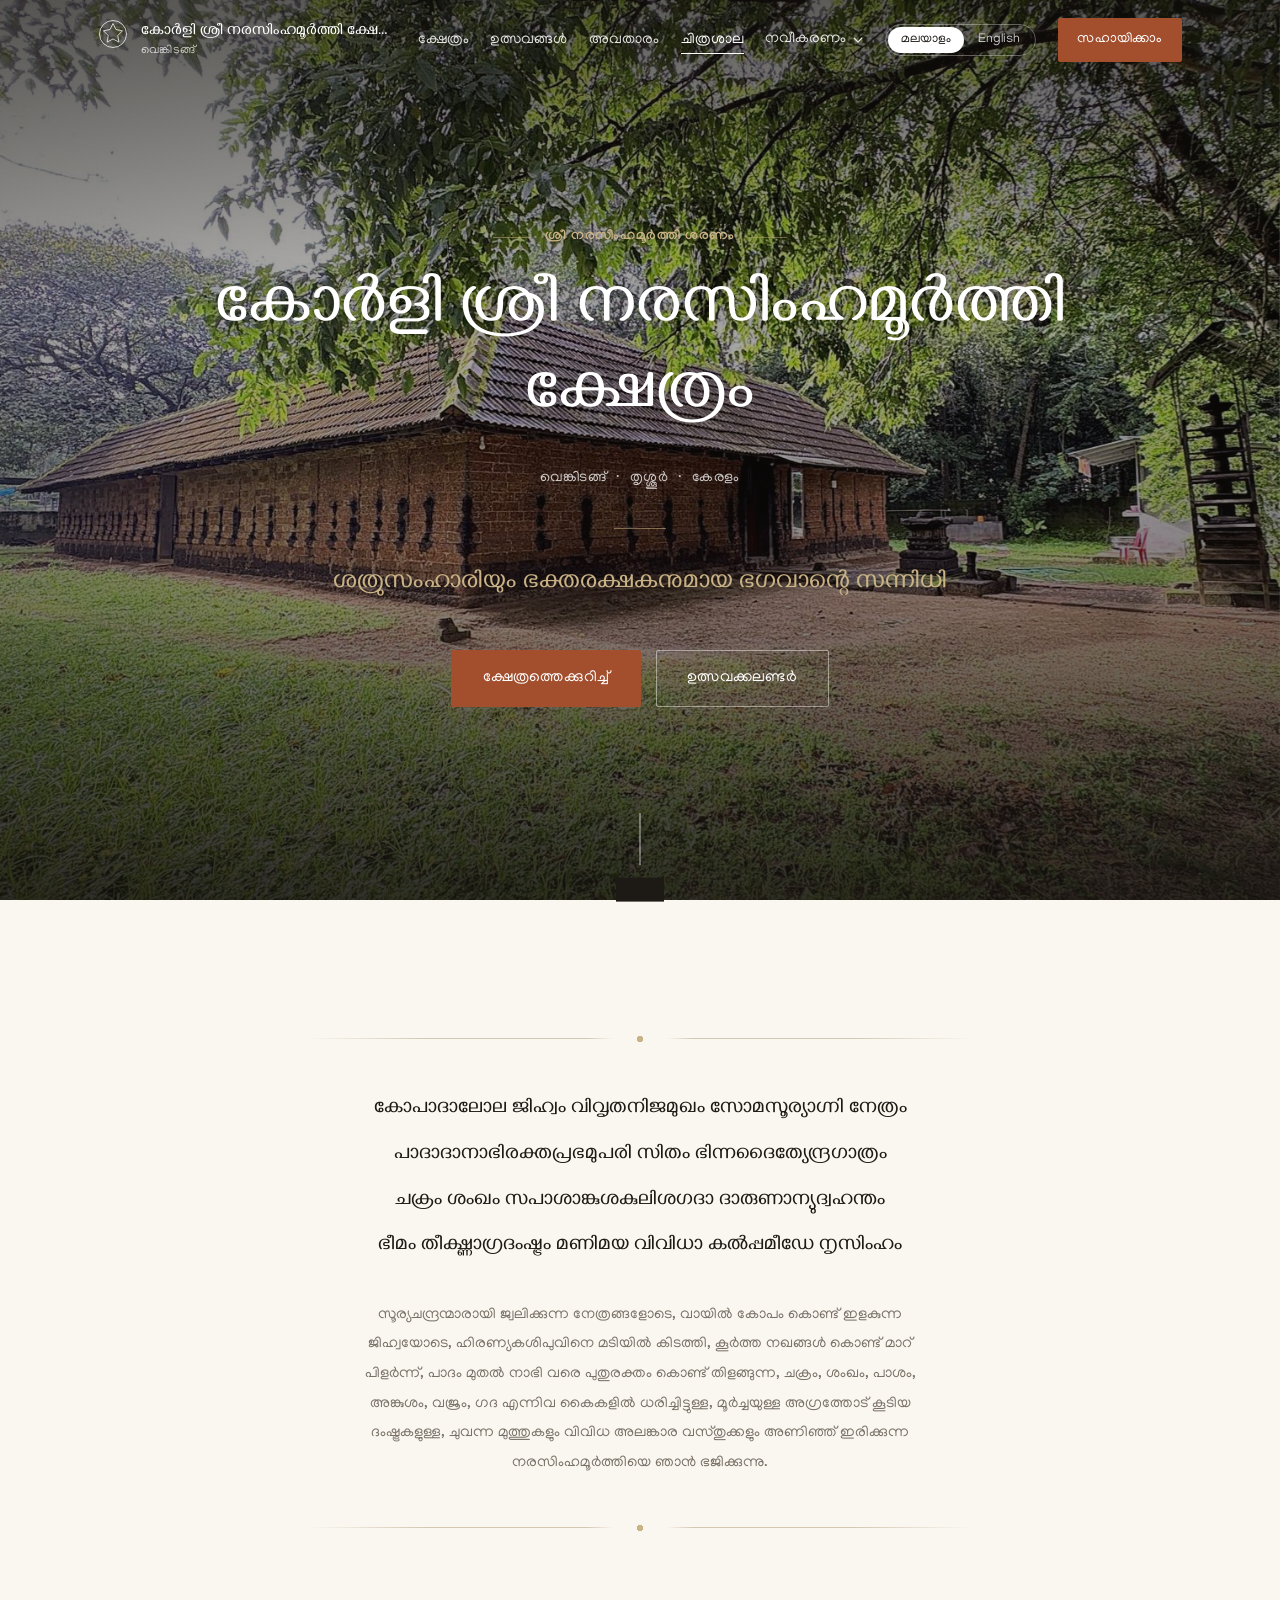
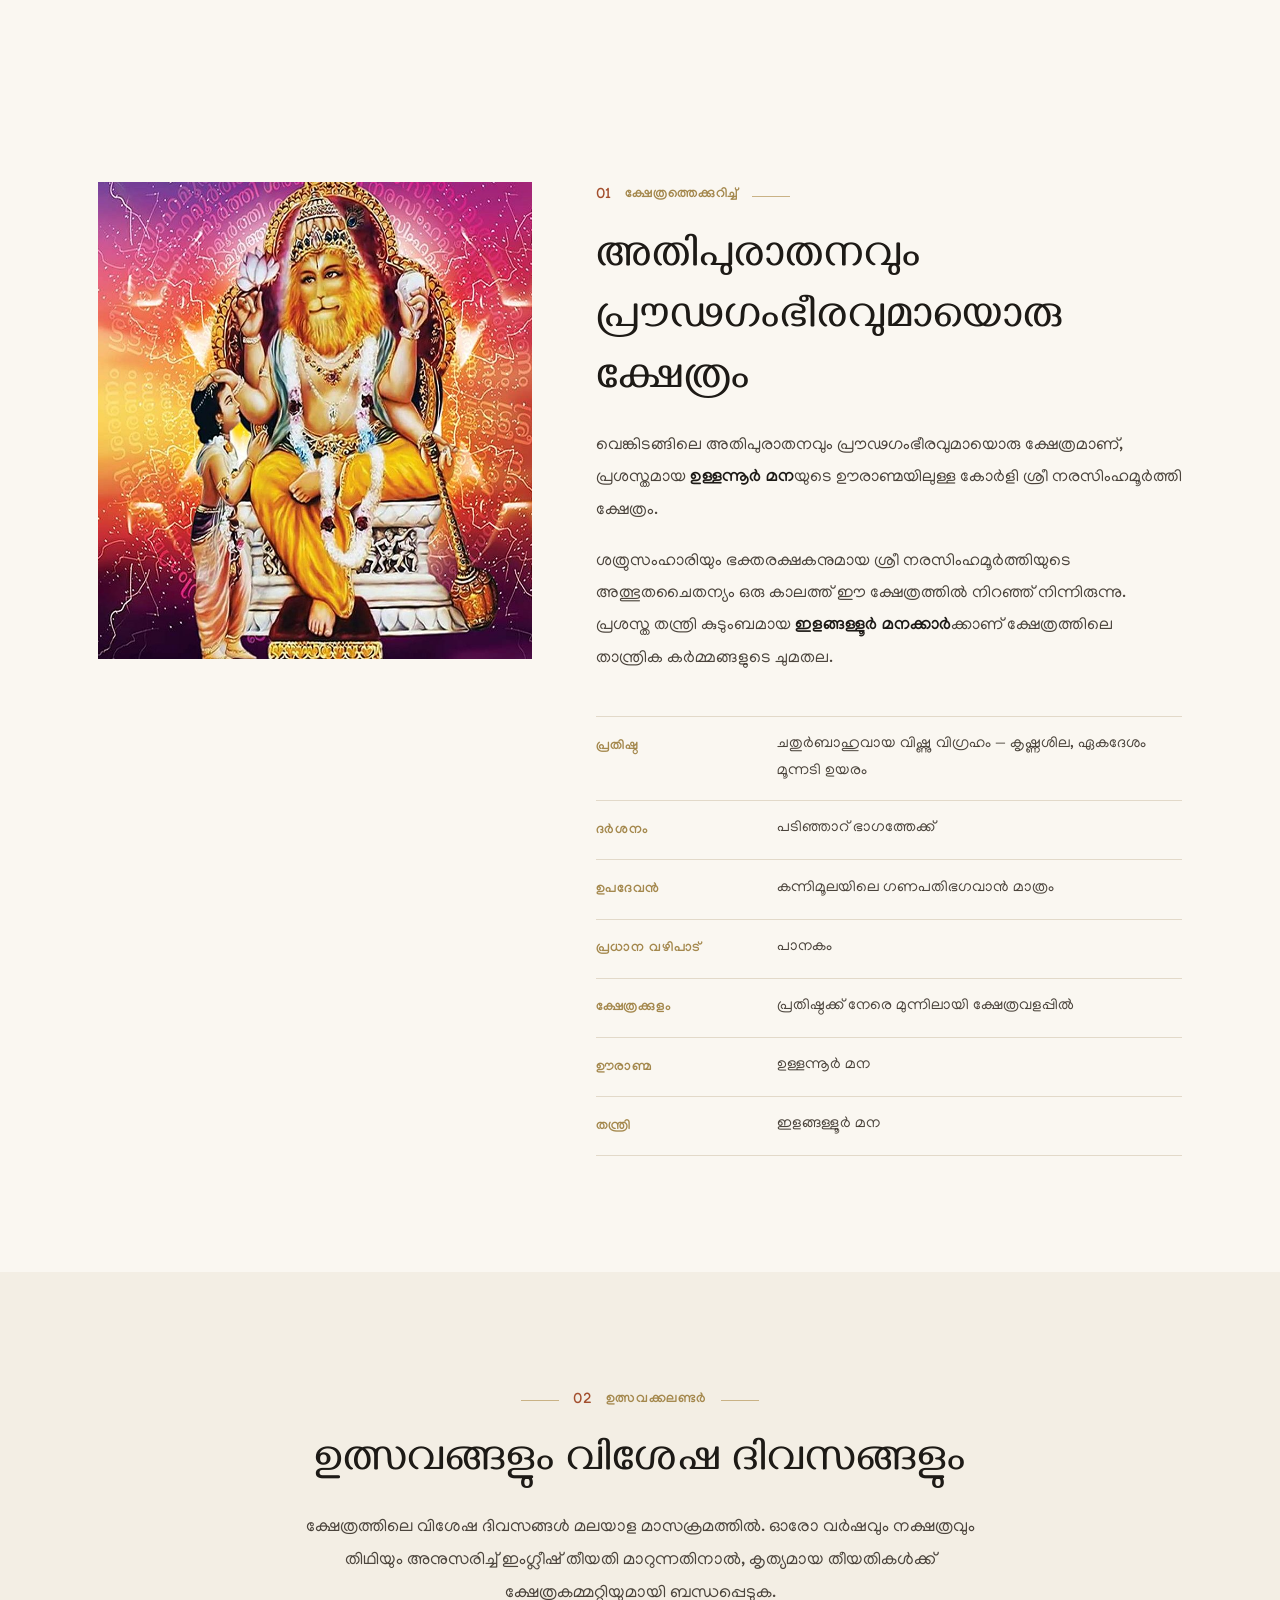
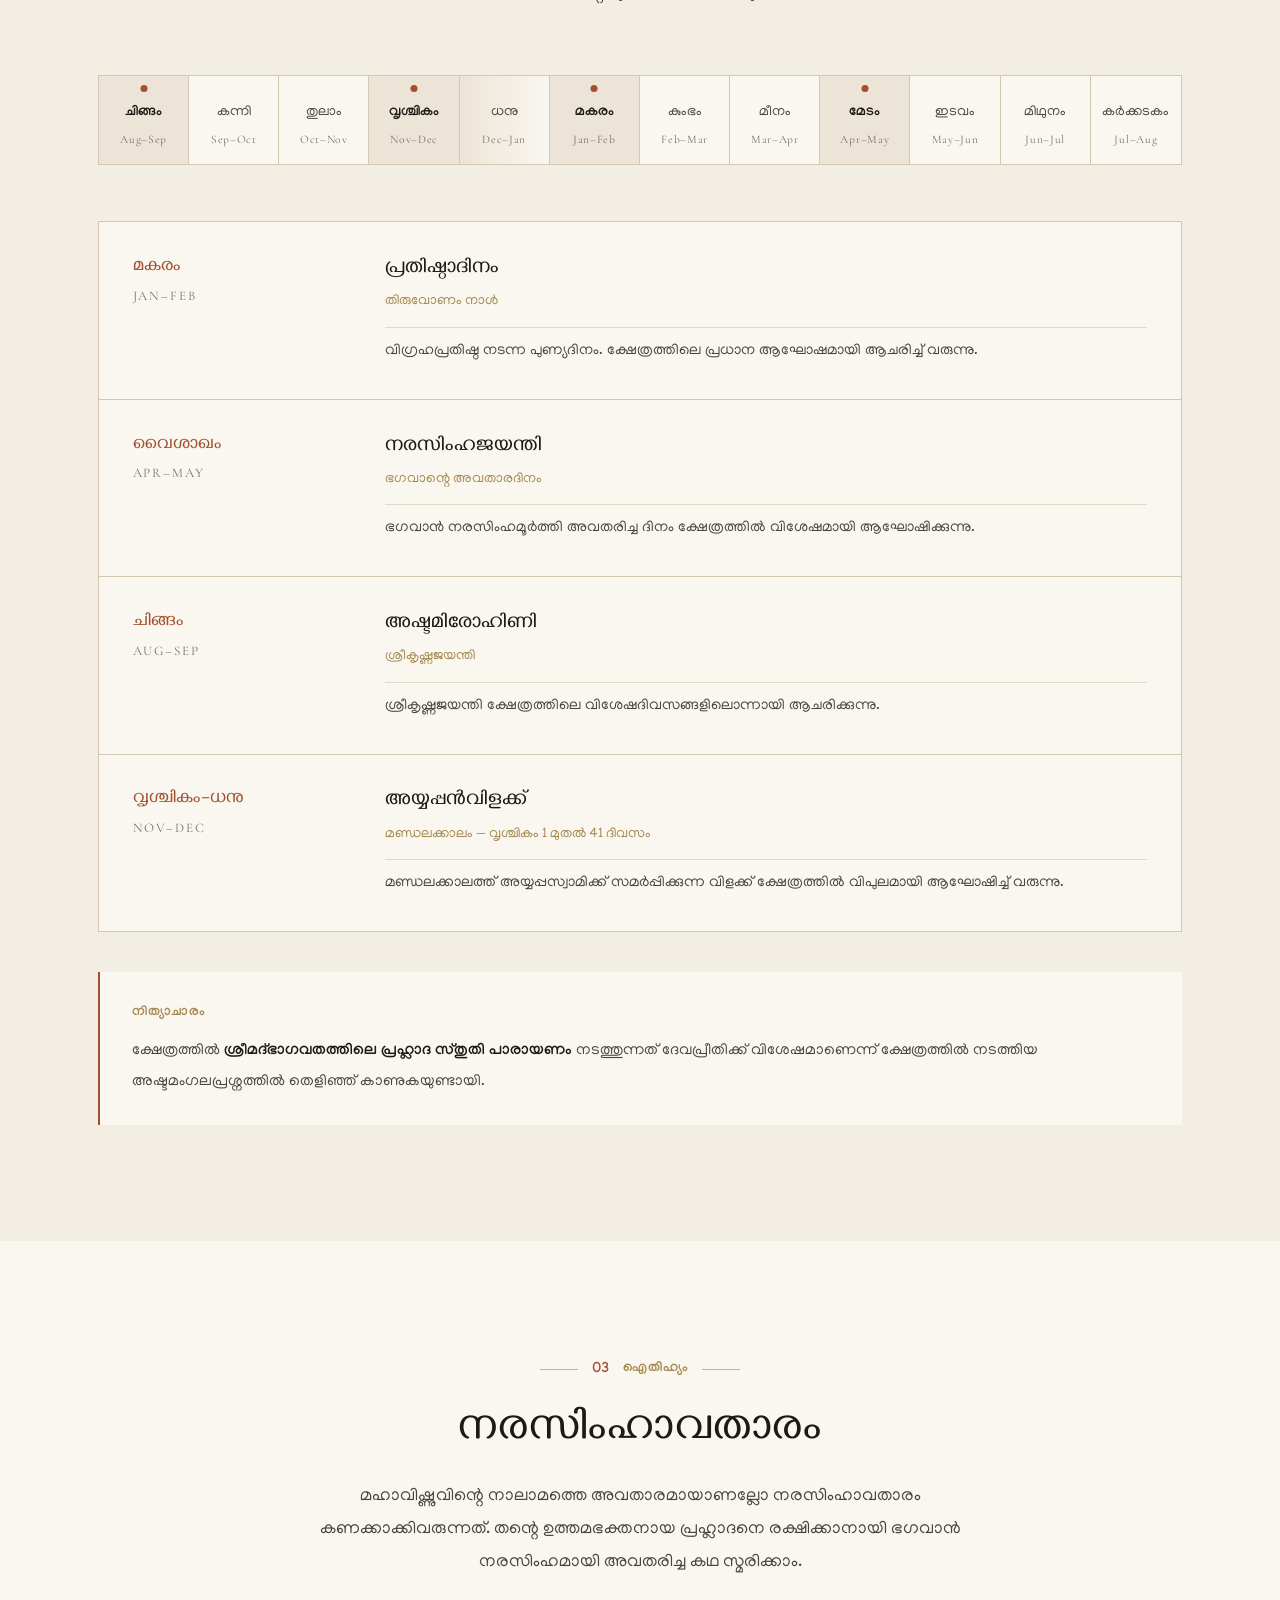
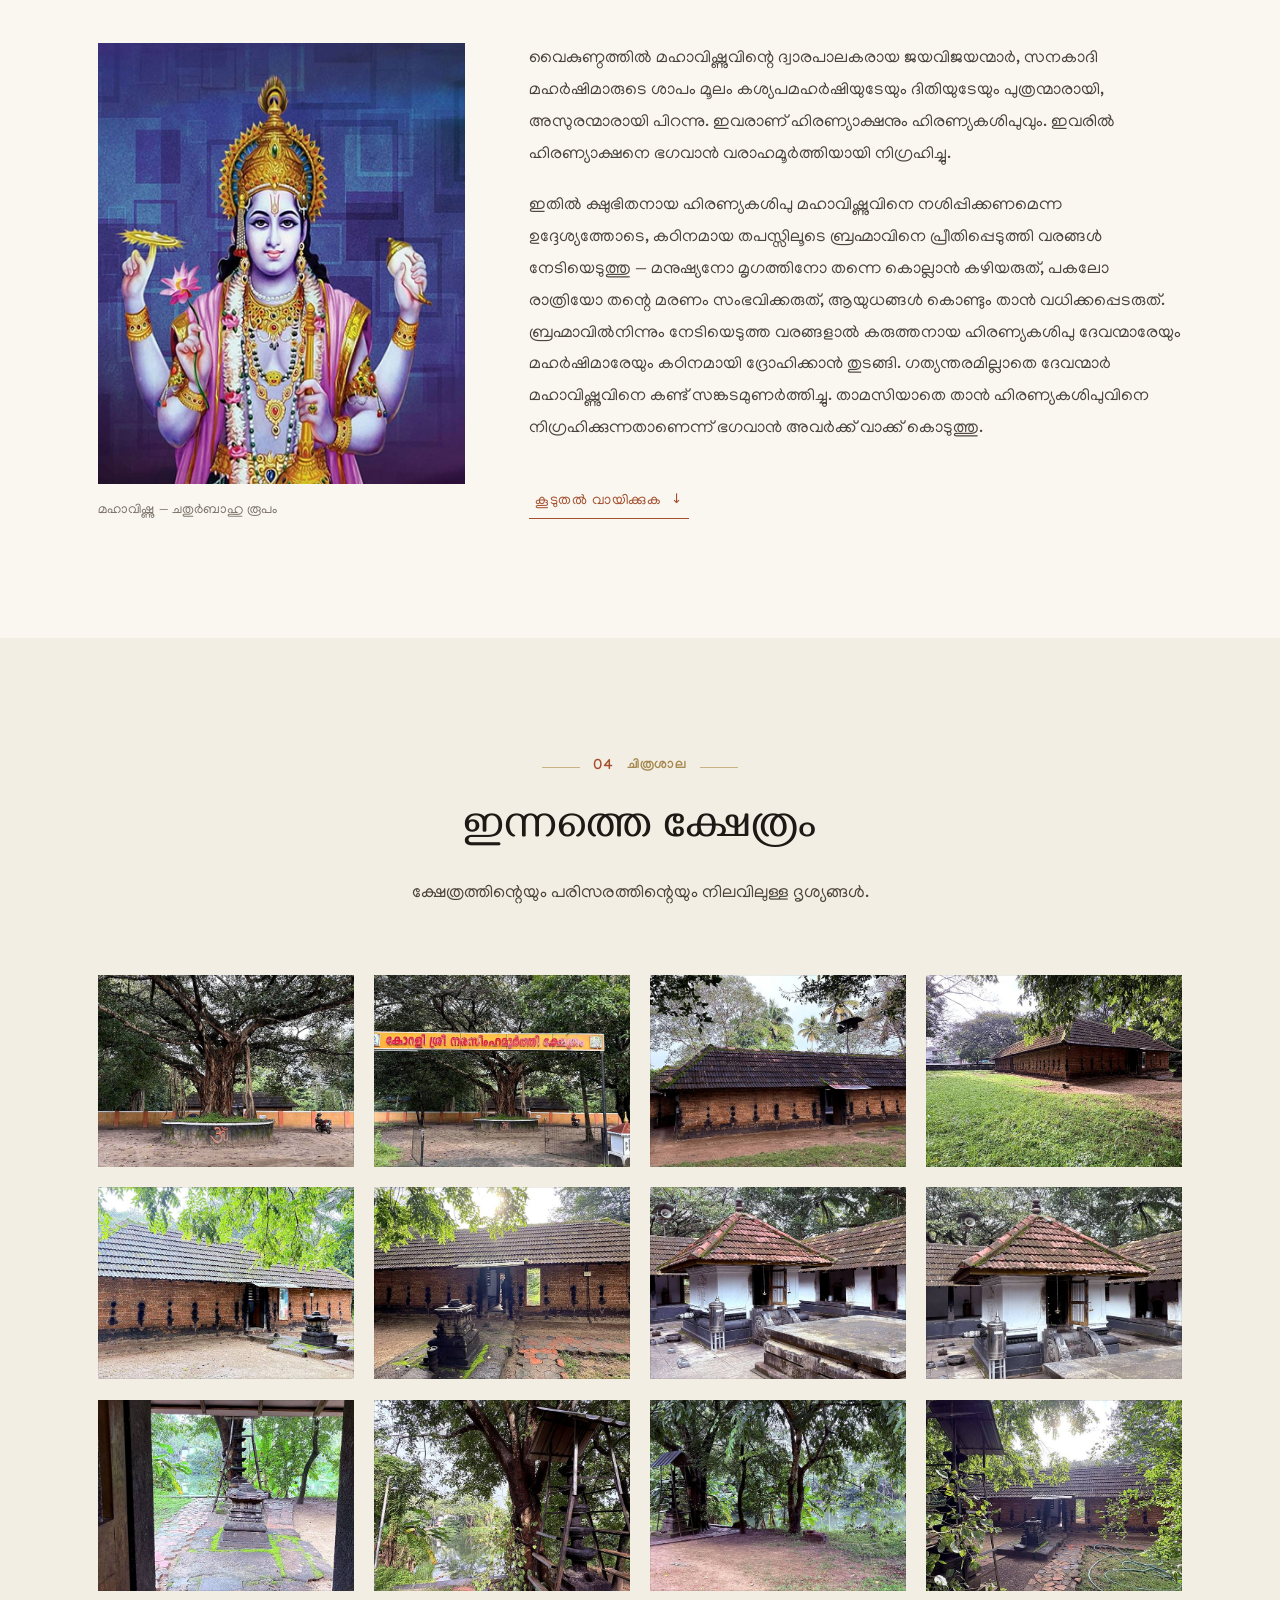
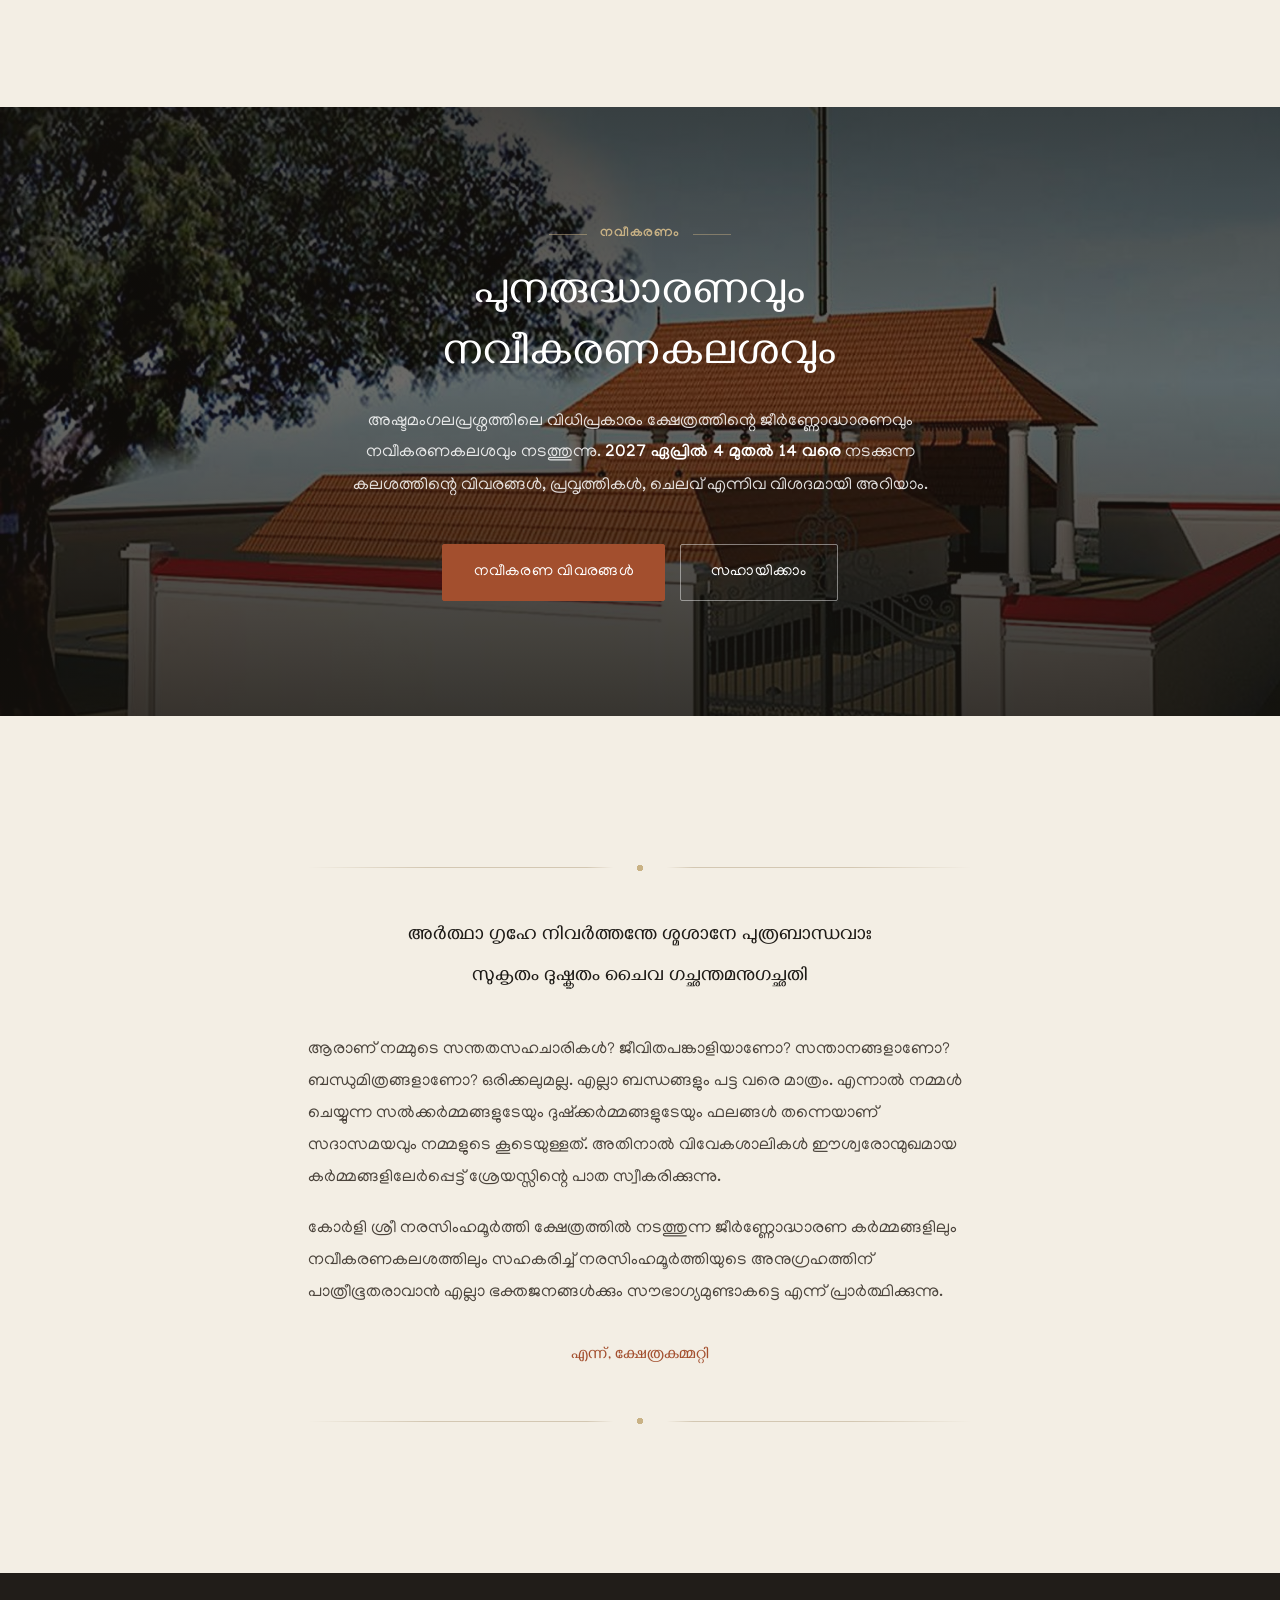
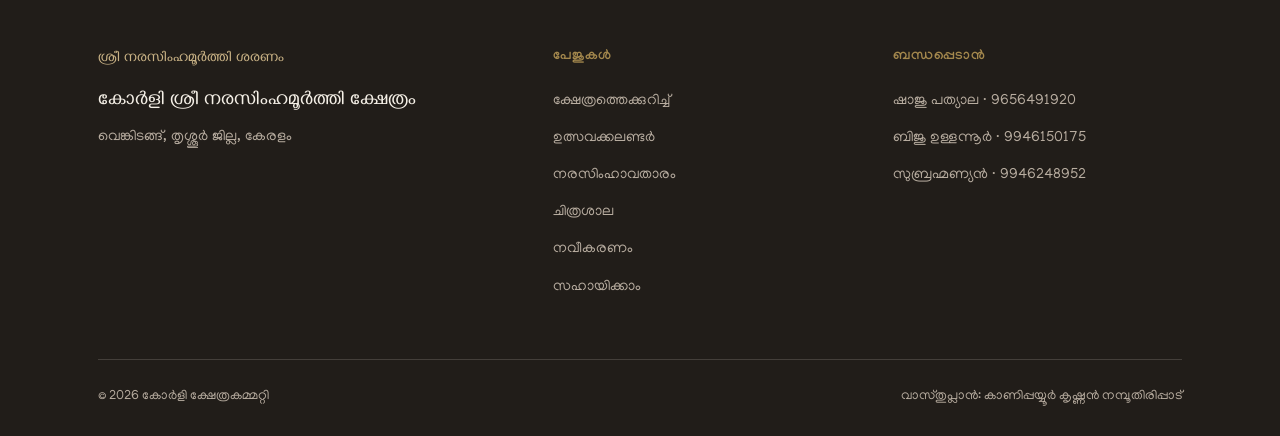
==== Code/index.html @ b5a8536e "Refocus site on the temple; split renovation onto its own page The single page led with the renovati" ====
<!DOCTYPE html>
<html lang="ml" data-lang="ml">
<head>
<meta charset="UTF-8">
<meta name="viewport" content="width=device-width, initial-scale=1">
<title>കോർളി ശ്രീ നരസിംഹമൂർത്തി ക്ഷേത്രം, വെങ്കിടങ്ങ്</title>
<meta name="description" content="വെങ്കിടങ്ങിലെ അതിപുരാതനമായ കോർളി ശ്രീ നരസിംഹമൂർത്തി ക്ഷേത്രം — ചരിത്രം, പ്രതിഷ്ഠ, ഉത്സവങ്ങൾ, നരസിംഹാവതാരം, ചിത്രശാല.">
<meta name="theme-color" content="#faf7f1">

<meta property="og:type" content="website">
<meta property="og:locale" content="ml_IN">
<meta property="og:title" content="കോർളി ശ്രീ നരസിംഹമൂർത്തി ക്ഷേത്രം, വെങ്കിടങ്ങ്">
<meta property="og:description" content="വെങ്കിടങ്ങിലെ അതിപുരാതനമായ ശ്രീ നരസിംഹമൂർത്തി ക്ഷേത്രം.">
<meta property="og:image" content="assets/img/hero.jpg">

<link rel="preconnect" href="https://fonts.googleapis.com">
<link rel="preconnect" href="https://fonts.gstatic.com" crossorigin>
<link href="https://fonts.googleapis.com/css2?family=Gayathri:wght@100;400;700&family=Manjari:wght@100;400;700&family=Cormorant+Garamond:wght@300;400;500;600&display=swap" rel="stylesheet">
<link rel="stylesheet" href="css/style.css">
<noscript><style>
  .reveal{ opacity:1; transform:none; }
  .collapse__body{ max-height:none; opacity:1; }
  .collapse__btn,.langsw{ display:none; }
</style></noscript>
<link rel="icon" href="data:image/svg+xml,%3Csvg xmlns='http://www.w3.org/2000/svg' viewBox='0 0 32 32'%3E%3Crect width='32' height='32' fill='%23faf7f1'/%3E%3Cpath d='M16 4l3.2 6.6L26.5 12l-5.2 5.2 1.2 7.3L16 21l-6.5 3.5 1.2-7.3L5.5 12l7.3-1.4z' fill='none' stroke='%23a34f2e' stroke-width='1.4'/%3E%3C/svg%3E">
</head>
<body>

<div class="progress" id="progress" aria-hidden="true"></div>
<a class="skip" href="#main"><span lang="ml">ഉള്ളടക്കത്തിലേക്ക് പോകുക</span><span lang="en">Skip to content</span></a>

<!-- ══════════ HEADER ══════════ -->
<header class="hdr" id="hdr">
  <div class="hdr__in">
    <a class="brand" href="index.html">
      <span class="brand__mark" aria-hidden="true">
        <svg viewBox="0 0 40 40" width="30" height="30">
          <circle cx="20" cy="20" r="18" fill="none" stroke="currentColor" stroke-width="1"/>
          <path d="M20 6l3.9 8 8.8 1.7-6.3 6.3 1.4 8.8L20 26.6 12.2 30.8l1.4-8.8L7.3 15.7 16.1 14z"
                fill="none" stroke="currentColor" stroke-width="1"/>
        </svg>
      </span>
      <span class="brand__txt">
        <span class="brand__name" lang="ml">കോർളി ശ്രീ നരസിംഹമൂർത്തി ക്ഷേത്രം</span>
        <span class="brand__name" lang="en">Korli Sri Narasimhamurthy Temple</span>
        <span class="brand__sub" lang="ml">വെങ്കിടങ്ങ്</span>
        <span class="brand__sub" lang="en">Venkitangu</span>
      </span>
    </a>

    <nav class="nav" id="nav" aria-label="പ്രധാന മെനു">
      <ul class="nav__list">
        <li><a href="#kshethram"><span lang="ml">ക്ഷേത്രം</span><span lang="en">Temple</span></a></li>
        <li><a href="#kalendar"><span lang="ml">ഉത്സവങ്ങൾ</span><span lang="en">Festivals</span></a></li>
        <li><a href="#avatharam"><span lang="ml">അവതാരം</span><span lang="en">Avatar</span></a></li>
        <li><a href="#chithrasala"><span lang="ml">ചിത്രശാല</span><span lang="en">Gallery</span></a></li>

        <li class="nav__has-sub" data-sub>
          <a href="renovation.html" class="nav__subtoggle" aria-expanded="false" aria-haspopup="true">
            <span lang="ml">നവീകരണം</span><span lang="en">Renovation</span>
            <svg class="nav__caret" viewBox="0 0 10 6" width="10" height="6" aria-hidden="true">
              <path d="M1 1l4 4 4-4" fill="none" stroke="currentColor" stroke-width="1.3"/>
            </svg>
          </a>
          <ul class="nav__sub">
            <li><a href="renovation.html#kalasham"><span lang="ml">നവീകരണ കലശം</span><span lang="en">Naveekarana Kalasham</span></a></li>
            <li><a href="renovation.html#darshanam"><span lang="ml">നവീകരണ ദർശനം</span><span lang="en">Renovation Vision</span></a></li>
            <li><a href="renovation.html#pravruthikal"><span lang="ml">പ്രവൃത്തികളും ചെലവും</span><span lang="en">Works &amp; Costs</span></a></li>
            <li><a href="renovation.html#prashnam"><span lang="ml">അഷ്ടമംഗലപ്രശ്നം</span><span lang="en">Ashtamangala Prashna</span></a></li>
          </ul>
        </li>
      </ul>

      <div class="langsw" role="group" aria-label="Language / ഭാഷ">
        <button type="button" data-lang-set="ml" class="is-on">മലയാളം</button>
        <button type="button" data-lang-set="en">English</button>
      </div>

      <a class="btn btn--sm nav__cta" href="renovation.html#sahayikkam">
        <span lang="ml">സഹായിക്കാം</span><span lang="en">Contribute</span>
      </a>
    </nav>

    <button class="burger" id="burger" aria-label="മെനു തുറക്കുക" aria-expanded="false" aria-controls="nav">
      <span></span><span></span><span></span>
    </button>
  </div>
</header>

<main id="main">

<!-- ══════════ HERO ══════════ -->
<section class="hero" id="top">
  <div class="hero__media">
    <img src="assets/img/hero.jpg" alt="കോർളി ശ്രീ നരസിംഹമൂർത്തി ക്ഷേത്രം" fetchpriority="high" width="1900" height="1069">
  </div>
  <div class="hero__veil"></div>

  <div class="hero__in">
    <p class="eyebrow eyebrow--light reveal">
      <span lang="ml">ശ്രീ നരസിംഹമൂർത്തി ശരണം</span>
      <span lang="en">We seek refuge in Lord Sri Narasimha Murthy</span>
    </p>
    <h1 class="hero__title reveal" data-d="1">
      <span lang="ml">കോർളി ശ്രീ നരസിംഹമൂർത്തി<br>ക്ഷേത്രം</span>
      <span lang="en">Korli Sri Narasimhamurthy<br>Temple</span>
    </h1>
    <p class="hero__place reveal" data-d="2">
      <span lang="ml">വെങ്കിടങ്ങ് &nbsp;·&nbsp; തൃശ്ശൂർ &nbsp;·&nbsp; കേരളം</span>
      <span lang="en">Venkitangu &nbsp;·&nbsp; Thrissur &nbsp;·&nbsp; Kerala</span>
    </p>
    <p class="hero__tag reveal" data-d="3">
      <span lang="ml">ശത്രുസംഹാരിയും ഭക്തരക്ഷകനുമായ ഭഗവാന്റെ സന്നിധി</span>
      <span lang="en">The sanctum of the Lord who destroys enemies and protects His devotees</span>
    </p>
    <div class="hero__acts reveal" data-d="4">
      <a class="btn" href="#kshethram"><span lang="ml">ക്ഷേത്രത്തെക്കുറിച്ച്</span><span lang="en">About the Temple</span></a>
      <a class="btn btn--ghost btn--ghost-light" href="#kalendar"><span lang="ml">ഉത്സവക്കലണ്ടർ</span><span lang="en">Festival Calendar</span></a>
    </div>
  </div>

  <a class="hero__scroll" href="#sloka" aria-label="താഴേക്ക്"><span></span></a>
</section>

<!-- ══════════ SLOKA ══════════ -->
<section class="sloka" id="sloka">
  <div class="wrap wrap--narrow">
    <span class="ornament" aria-hidden="true"></span>
    <blockquote class="sloka__verse reveal">
      <p>കോപാദാലോല ജിഹ്വം വിവൃതനിജമുഖം സോമസൂര്യാഗ്നി നേത്രം</p>
      <p>പാദാദാനാഭിരക്തപ്രഭമുപരി സിതം ഭിന്നദൈത്യേന്ദ്രഗാത്രം</p>
      <p>ചക്രം ശംഖം സപാശാങ്കുശകുലിശഗദാ ദാരുണാന്യുദ്വഹന്തം</p>
      <p>ഭീമം തീക്ഷ്ണാഗ്രദംഷ്ട്രം മണിമയ വിവിധാ കൽപ്പമീഡേ നൃസിംഹം</p>
    </blockquote>
    <p class="sloka__meaning reveal" data-d="1" lang="ml">
      സൂര്യചന്ദ്രന്മാരായി ജ്വലിക്കുന്ന നേത്രങ്ങളോടെ, വായിൽ കോപം കൊണ്ട് ഇളകുന്ന ജിഹ്വയോടെ,
      ഹിരണ്യകശിപുവിനെ മടിയിൽ കിടത്തി, കൂർത്ത നഖങ്ങൾ കൊണ്ട് മാറ് പിളർന്ന്, പാദം മുതൽ നാഭി വരെ
      പുതുരക്തം കൊണ്ട് തിളങ്ങുന്ന, ചക്രം, ശംഖം, പാശം, അങ്കുശം, വജ്രം, ഗദ എന്നിവ കൈകളിൽ
      ധരിച്ചിട്ടുള്ള, മൂർച്ചയുള്ള അഗ്രത്തോട് കൂടിയ ദംഷ്ട്രകളുള്ള, ചുവന്ന മുത്തുകളും വിവിധ അലങ്കാര
      വസ്തുക്കളും അണിഞ്ഞ് ഇരിക്കുന്ന നരസിംഹമൂർത്തിയെ ഞാൻ ഭജിക്കുന്നു.
    </p>
    <p class="sloka__meaning reveal" data-d="1" lang="en">
      I worship Lord Narasimha, whose eyes are as bright as the Sun and the Moon, whose tongue
      moves angrily, who has laid Hiranyakashipu in His lap and pierced his chest with His sharp
      nails, so that the body is covered with warm blood from the feet to the navel, who is armed
      with the conch, the discus, the rope, the iron goad, the Vajra and the mace, whose large
      canine teeth are sharp-edged and who sits, adorned with red pearls and various other ornaments.
    </p>
    <span class="ornament" aria-hidden="true"></span>
  </div>
</section>

<!-- ══════════ ABOUT ══════════ -->
<section class="sec" id="kshethram">
  <div class="wrap">
    <div class="split">
      <div class="split__media reveal">
        <figure class="fig fig--tall">
          <img src="assets/img/deity-narasimha.jpg" alt="ശ്രീ നരസിംഹമൂർത്തിയും ഭക്തനായ പ്രഹ്ലാദനും" loading="lazy" width="820" height="891">
        </figure>
      </div>
      <div class="split__body">
        <p class="eyebrow reveal"><span class="num">01</span>
          <span lang="ml">ക്ഷേത്രത്തെക്കുറിച്ച്</span><span lang="en">About the Temple</span></p>
        <h2 class="reveal" data-d="1">
          <span lang="ml">അതിപുരാതനവും<br>പ്രൗഢഗംഭീരവുമായൊരു ക്ഷേത്രം</span>
          <span lang="en">A majestic, glorious<br>and ancient temple</span>
        </h2>
        <div class="prose reveal" data-d="2">
          <p lang="ml">
            വെങ്കിടങ്ങിലെ അതിപുരാതനവും പ്രൗഢഗംഭീരവുമായൊരു ക്ഷേത്രമാണ്, പ്രശസ്തമായ
            <strong>ഉള്ളന്നൂർ മന</strong>യുടെ ഊരാണ്മയിലുള്ള കോർളി ശ്രീ നരസിംഹമൂർത്തി ക്ഷേത്രം.
          </p>
          <p lang="en">
            Korli Sri Narasimha Murthy Temple is a majestic, glorious and ancient temple located at
            Venkitangu, Thrissur, Kerala. The famous <strong>Ullannur Mana</strong> is the traditional
            temple trustee and management.
          </p>
          <p lang="ml">
            ശത്രുസംഹാരിയും ഭക്തരക്ഷകനുമായ ശ്രീ നരസിംഹമൂർത്തിയുടെ അത്ഭുതചൈതന്യം ഒരു കാലത്ത്
            ഈ ക്ഷേത്രത്തിൽ നിറഞ്ഞ് നിന്നിരുന്നു. പ്രശസ്ത തന്ത്രി കുടുംബമായ
            <strong>ഇളങ്ങള്ളൂർ മനക്കാർ</strong>ക്കാണ് ക്ഷേത്രത്തിലെ താന്ത്രിക കർമ്മങ്ങളുടെ ചുമതല.
          </p>
          <p lang="en">
            The amazing power of Sri Lord Narasimha Murthy, who destroys enemies and protects
            devotees, radiantly manifested in the temple precincts in the past.
            <strong>Ilangannur Mana</strong>, the well-known Thanthri (de facto Head-Priest) family,
            is in charge of all Thantric rituals and ceremonies related to the temple.
          </p>
        </div>

        <dl class="facts reveal" data-d="3">
          <div class="facts__row">
            <dt><span lang="ml">പ്രതിഷ്ഠ</span><span lang="en">Deity</span></dt>
            <dd><span lang="ml">ചതുർബാഹുവായ വിഷ്ണു വിഗ്രഹം — കൃഷ്ണശില, ഏകദേശം മൂന്നടി ഉയരം</span>
                <span lang="en">Four-armed Lord Vishnu — black granite, about three feet tall</span></dd>
          </div>
          <div class="facts__row">
            <dt><span lang="ml">ദർശനം</span><span lang="en">Facing</span></dt>
            <dd><span lang="ml">പടിഞ്ഞാറ് ഭാഗത്തേക്ക്</span><span lang="en">West</span></dd>
          </div>
          <div class="facts__row">
            <dt><span lang="ml">ഉപദേവൻ</span><span lang="en">Sub-deity</span></dt>
            <dd><span lang="ml">കന്നിമൂലയിലെ ഗണപതിഭഗവാൻ മാത്രം</span>
                <span lang="en">Lord Ganapathy in the South-West corner — the only other deity</span></dd>
          </div>
          <div class="facts__row">
            <dt><span lang="ml">പ്രധാന വഴിപാട്</span><span lang="en">Main offering</span></dt>
            <dd><span lang="ml">പാനകം</span><span lang="en">Paanakam</span></dd>
          </div>
          <div class="facts__row">
            <dt><span lang="ml">ക്ഷേത്രക്കുളം</span><span lang="en">Temple pond</span></dt>
            <dd><span lang="ml">പ്രതിഷ്ഠക്ക് നേരെ മുന്നിലായി ക്ഷേത്രവളപ്പിൽ</span>
                <span lang="en">Within the precincts, right in front of the main deity</span></dd>
          </div>
          <div class="facts__row">
            <dt><span lang="ml">ഊരാണ്മ</span><span lang="en">Trustees</span></dt>
            <dd><span lang="ml">ഉള്ളന്നൂർ മന</span><span lang="en">Ullannur Mana</span></dd>
          </div>
          <div class="facts__row">
            <dt><span lang="ml">തന്ത്രി</span><span lang="en">Thanthri</span></dt>
            <dd><span lang="ml">ഇളങ്ങള്ളൂർ മന</span><span lang="en">Ilangannur Mana</span></dd>
          </div>
        </dl>
      </div>
    </div>
  </div>
</section>

<!-- ══════════ CALENDAR ══════════ -->
<section class="sec sec--tint" id="kalendar">
  <div class="wrap">
    <header class="sec__head sec__head--center">
      <p class="eyebrow reveal"><span class="num">02</span>
        <span lang="ml">ഉത്സവക്കലണ്ടർ</span><span lang="en">Festival Calendar</span></p>
      <h2 class="reveal" data-d="1">
        <span lang="ml">ഉത്സവങ്ങളും വിശേഷ ദിവസങ്ങളും</span>
        <span lang="en">Festivals &amp; Special Days</span>
      </h2>
      <p class="lede reveal" data-d="2">
        <span lang="ml">ക്ഷേത്രത്തിലെ വിശേഷ ദിവസങ്ങൾ മലയാള മാസക്രമത്തിൽ. ഓരോ വർഷവും
          നക്ഷത്രവും തിഥിയും അനുസരിച്ച് ഇംഗ്ലീഷ് തീയതി മാറുന്നതിനാൽ, കൃത്യമായ
          തീയതികൾക്ക് ക്ഷേത്രകമ്മറ്റിയുമായി ബന്ധപ്പെടുക.</span>
        <span lang="en">The temple's observances follow the Malayalam calendar. Because the
          Gregorian date shifts each year with the star and lunar day, please contact the
          temple committee for exact dates.</span>
      </p>
    </header>

    <!-- year wheel -->
    <div class="year reveal" role="img"
         aria-label="മലയാള വർഷത്തിലെ ഉത്സവങ്ങൾ — ചിങ്ങം മുതൽ കർക്കടകം വരെ">
      <ol class="year__months">
        <li class="year__m is-event" data-ev="1"><b lang="ml">ചിങ്ങം</b><b lang="en">Chingam</b><i>Aug–Sep</i></li>
        <li class="year__m"><b lang="ml">കന്നി</b><b lang="en">Kanni</b><i>Sep–Oct</i></li>
        <li class="year__m"><b lang="ml">തുലാം</b><b lang="en">Thulam</b><i>Oct–Nov</i></li>
        <li class="year__m is-event" data-ev="2"><b lang="ml">വൃശ്ചികം</b><b lang="en">Vrischikam</b><i>Nov–Dec</i></li>
        <li class="year__m is-span"><b lang="ml">ധനു</b><b lang="en">Dhanu</b><i>Dec–Jan</i></li>
        <li class="year__m is-event" data-ev="3"><b lang="ml">മകരം</b><b lang="en">Makaram</b><i>Jan–Feb</i></li>
        <li class="year__m"><b lang="ml">കുംഭം</b><b lang="en">Kumbham</b><i>Feb–Mar</i></li>
        <li class="year__m"><b lang="ml">മീനം</b><b lang="en">Meenam</b><i>Mar–Apr</i></li>
        <li class="year__m is-event" data-ev="4"><b lang="ml">മേടം</b><b lang="en">Medam</b><i>Apr–May</i></li>
        <li class="year__m"><b lang="ml">ഇടവം</b><b lang="en">Edavam</b><i>May–Jun</i></li>
        <li class="year__m"><b lang="ml">മിഥുനം</b><b lang="en">Midhunam</b><i>Jun–Jul</i></li>
        <li class="year__m"><b lang="ml">കർക്കടകം</b><b lang="en">Karkidakam</b><i>Jul–Aug</i></li>
      </ol>
    </div>

    <ul class="cal">
      <li class="cal__it reveal">
        <div class="cal__when">
          <span class="cal__mo" lang="ml">മകരം</span><span class="cal__mo" lang="en">Makaram</span>
          <span class="cal__greg">Jan–Feb</span>
        </div>
        <div class="cal__body">
          <h3><span lang="ml">പ്രതിഷ്ഠാദിനം</span><span lang="en">Prathishta Dinam</span></h3>
          <p class="cal__star"><span lang="ml">തിരുവോണം നാൾ</span><span lang="en">On the star Thiru Onam</span></p>
          <p><span lang="ml">വിഗ്രഹപ്രതിഷ്ഠ നടന്ന പുണ്യദിനം. ക്ഷേത്രത്തിലെ പ്രധാന ആഘോഷമായി
            ആചരിച്ച് വരുന്നു.</span>
            <span lang="en">The day the idol was consecrated — observed as the temple's principal
            celebration.</span></p>
        </div>
      </li>

      <li class="cal__it reveal" data-d="1">
        <div class="cal__when">
          <span class="cal__mo" lang="ml">വൈശാഖം</span><span class="cal__mo" lang="en">Vaishakham</span>
          <span class="cal__greg">Apr–May</span>
        </div>
        <div class="cal__body">
          <h3><span lang="ml">നരസിംഹജയന്തി</span><span lang="en">Narasimha Jayanthi</span></h3>
          <p class="cal__star"><span lang="ml">ഭഗവാന്റെ അവതാരദിനം</span><span lang="en">The Lord's day of incarnation</span></p>
          <p><span lang="ml">ഭഗവാൻ നരസിംഹമൂർത്തി അവതരിച്ച ദിനം ക്ഷേത്രത്തിൽ വിശേഷമായി
            ആഘോഷിക്കുന്നു.</span>
            <span lang="en">The day Lord Narasimha manifested is celebrated with special
            observance at the temple.</span></p>
        </div>
      </li>

      <li class="cal__it reveal" data-d="2">
        <div class="cal__when">
          <span class="cal__mo" lang="ml">ചിങ്ങം</span><span class="cal__mo" lang="en">Chingam</span>
          <span class="cal__greg">Aug–Sep</span>
        </div>
        <div class="cal__body">
          <h3><span lang="ml">അഷ്ടമിരോഹിണി</span><span lang="en">Ashtami Rohini</span></h3>
          <p class="cal__star"><span lang="ml">ശ്രീകൃഷ്ണജയന്തി</span><span lang="en">Sri Krishna Jayanthi</span></p>
          <p><span lang="ml">ശ്രീകൃഷ്ണജയന്തി ക്ഷേത്രത്തിലെ വിശേഷദിവസങ്ങളിലൊന്നായി
            ആചരിക്കുന്നു.</span>
            <span lang="en">Sri Krishna Jayanthi is observed as one of the temple's special days.</span></p>
        </div>
      </li>

      <li class="cal__it reveal" data-d="3">
        <div class="cal__when">
          <span class="cal__mo" lang="ml">വൃശ്ചികം–ധനു</span><span class="cal__mo" lang="en">Vrischikam–Dhanu</span>
          <span class="cal__greg">Nov–Dec</span>
        </div>
        <div class="cal__body">
          <h3><span lang="ml">അയ്യപ്പൻവിളക്ക്</span><span lang="en">Ayyappan Vilakku</span></h3>
          <p class="cal__star"><span lang="ml">മണ്ഡലക്കാലം — വൃശ്ചികം 1 മുതൽ 41 ദിവസം</span>
            <span lang="en">Mandala season — 41 days from the 1st of Vrischikam</span></p>
          <p><span lang="ml">മണ്ഡലക്കാലത്ത് അയ്യപ്പസ്വാമിക്ക് സമർപ്പിക്കുന്ന വിളക്ക്
            ക്ഷേത്രത്തിൽ വിപുലമായി ആഘോഷിച്ച് വരുന്നു.</span>
            <span lang="en">Sacred lamps dedicated to Lord Ayyappa are celebrated on a grand
            scale through the 41-day holy season.</span></p>
        </div>
      </li>
    </ul>

    <aside class="note reveal">
      <p class="note__label"><span lang="ml">നിത്യാചാരം</span><span lang="en">Daily observance</span></p>
      <p><span lang="ml">ക്ഷേത്രത്തിൽ <strong>ശ്രീമദ്ഭാഗവതത്തിലെ പ്രഹ്ലാദ സ്തുതി പാരായണം</strong>
        നടത്തുന്നത് ദേവപ്രീതിക്ക് വിശേഷമാണെന്ന് ക്ഷേത്രത്തിൽ നടത്തിയ അഷ്ടമംഗലപ്രശ്നത്തിൽ
        തെളിഞ്ഞ് കാണുകയുണ്ടായി.</span>
        <span lang="en">The Ashtamangalya Prashna conducted at the temple revealed that reading the
        <strong>Prahlada Sthuthi from the Srimad Bhagavatha Puranam</strong> particularly pleases
        the Lord.</span></p>
    </aside>
  </div>
</section>

<!-- ══════════ AVATHARAM ══════════ -->
<section class="sec avathara" id="avatharam">
  <div class="wrap">
    <header class="sec__head sec__head--center">
      <p class="eyebrow reveal"><span class="num">03</span>
        <span lang="ml">ഐതിഹ്യം</span><span lang="en">The Legend</span></p>
      <h2 class="reveal" data-d="1"><span lang="ml">നരസിംഹാവതാരം</span><span lang="en">Narasimha Avataram</span></h2>
      <p class="lede reveal" data-d="2">
        <span lang="ml">മഹാവിഷ്ണുവിന്റെ നാലാമത്തെ അവതാരമായാണല്ലോ നരസിംഹാവതാരം
          കണക്കാക്കിവരുന്നത്. തന്റെ ഉത്തമഭക്തനായ പ്രഹ്ലാദനെ രക്ഷിക്കാനായി ഭഗവാൻ
          നരസിംഹമായി അവതരിച്ച കഥ സ്മരിക്കാം.</span>
        <span lang="en">Narasimha is reckoned to be the fourth incarnation of Maha Vishnu. We may
          recall the story of how the Lord took this avatar to protect His sublime devotee,
          Prahlada.</span>
      </p>
    </header>

    <div class="avathara__grid">
      <figure class="fig avathara__fig reveal">
        <img src="assets/img/deity-vishnu.jpg" alt="മഹാവിഷ്ണു — ചതുർബാഹു രൂപം" loading="lazy" width="820" height="991">
        <figcaption><span lang="ml">മഹാവിഷ്ണു — ചതുർബാഹു രൂപം</span><span lang="en">Maha Vishnu — the four-armed form</span></figcaption>
      </figure>

      <div class="avathara__text prose reveal" data-d="1">
        <p lang="ml">
          വൈകുണ്ഠത്തിൽ മഹാവിഷ്ണുവിന്റെ ദ്വാരപാലകരായ ജയവിജയന്മാർ, സനകാദി മഹർഷിമാരുടെ ശാപം
          മൂലം കശ്യപമഹർഷിയുടേയും ദിതിയുടേയും പുത്രന്മാരായി, അസുരന്മാരായി പിറന്നു. ഇവരാണ്
          ഹിരണ്യാക്ഷനും ഹിരണ്യകശിപുവും. ഇവരിൽ ഹിരണ്യാക്ഷനെ ഭഗവാൻ വരാഹമൂർത്തിയായി നിഗ്രഹിച്ചു.
        </p>
        <p lang="en">
          Jaya and Vijaya were the sentries at Lord Vishnu's abode, Vaikunda. Incurring the curse of
          the sages like Sanaka, they took birth as Asuras, the sons of sage Kashyapa and Dithi —
          Hiranyaksha and Hiranyakashipu. The Lord killed Hiranyaksha in His avatar as Varahamurthy.
        </p>
        <p lang="ml">
          ഇതിൽ ക്ഷുഭിതനായ ഹിരണ്യകശിപു മഹാവിഷ്ണുവിനെ നശിപ്പിക്കണമെന്ന ഉദ്ദേശ്യത്തോടെ, കഠിനമായ
          തപസ്സിലൂടെ ബ്രഹ്മാവിനെ പ്രീതിപ്പെടുത്തി വരങ്ങൾ നേടിയെടുത്തു — മനുഷ്യനോ മൃഗത്തിനോ തന്നെ
          കൊല്ലാൻ കഴിയരുത്, പകലോ രാത്രിയോ തന്റെ മരണം സംഭവിക്കരുത്, ആയുധങ്ങൾ കൊണ്ടും താൻ
          വധിക്കപ്പെടരുത്. ബ്രഹ്മാവിൽനിന്നും നേടിയെടുത്ത വരങ്ങളാൽ കരുത്തനായ ഹിരണ്യകശിപു
          ദേവന്മാരേയും മഹർഷിമാരേയും കഠിനമായി ദ്രോഹിക്കാൻ തുടങ്ങി. ഗത്യന്തരമില്ലാതെ ദേവന്മാർ
          മഹാവിഷ്ണുവിനെ കണ്ട് സങ്കടമുണർത്തിച്ചു. താമസിയാതെ താൻ ഹിരണ്യകശിപുവിനെ
          നിഗ്രഹിക്കുന്നതാണെന്ന് ഭഗവാൻ അവർക്ക് വാക്ക് കൊടുത്തു.
        </p>
        <p lang="en">
          The resentful and angry Hiranyakashipu resorted to severe penance to please Brahma, the
          intention being to destroy Maha Vishnu. He got the apparently impossible boons he had
          wished for: neither man nor beast should kill him; his death should occur neither during
          the day nor at night; he should not be killed either with or without weapons. The
          invincible Hiranyakashipu began harassing and torturing the Devas and sages. The helpless
          Devas sought refuge in Lord Vishnu, who promised them that He would kill the Asura king
          without much delay.
        </p>
        <div class="collapse" data-collapse>
          <div class="collapse__body" id="avatharaMore">
            <p lang="ml">
              ഇതിനിടയിൽ ഹിരണ്യകശിപുവിനും കയാദുവിനും ഒരു പുത്രൻ ജനിച്ചു — <strong>പ്രഹ്ലാദൻ</strong>.
              ഗർഭസ്ഥശിശുവായിരിക്കെ നാരദ മഹർഷിയിൽ നിന്ന് മഹാവിഷ്ണുവിന്റെ മഹിമകൾ കേൾക്കാനിടയായ
              പ്രഹ്ലാദൻ ഒരു തികഞ്ഞ വിഷ്ണുഭക്തനായി വളരാൻ തുടങ്ങി. ഇതിൽ അസ്വസ്ഥനായ ഹിരണ്യകശിപു
              പ്രഹ്ലാദനിൽ ഭഗവാനോടുള്ള വൈരം വളർത്തിയെടുക്കാനായി എല്ലാ ശ്രമങ്ങളും നടത്തിനോക്കിയെങ്കിലും
              പരാജയപ്പെടുന്നു.
            </p>
            <p lang="en">
              In the meanwhile, Hiranyakashipu and his queen Kayadhu got a son,
              <strong>Prahlada</strong>. Even as a foetus, he heard tales about the legendarily great
              Lord Vishnu, narrated by sage Narada. He grew up as an unconditional devotee of the
              Lord. Hiranyakashipu was naturally not pleased with this. He tried every trick to make
              Prahlada hate the Lord, but all in vain. The child's devotion only intensified as the
              days passed.
            </p>
            <p lang="ml">
              പ്രഹ്ലാദന് ഭഗവാനിലുള്ള ഭക്തി അനുദിനം വർദ്ധിച്ചുവരുന്നത് കണ്ട് പരിഭ്രാന്തനായ അസുരരാജാവ്
              വാളോങ്ങിക്കൊണ്ട് പ്രഹ്ലാദനോട് ചോദിച്ചു — <em>“നിന്റെ വിഷ്ണു എവിടെയാണ് ഇരിക്കുന്നത്?”</em>
              ഭഗവാൻ എല്ലായിടത്തും നിറഞ്ഞ് നിൽക്കുന്നു എന്നായിരുന്നു പ്രഹ്ലാദന്റെ മറുപടി.
              “ഈ തൂണിലുമുണ്ടോ, എങ്കിൽ കാണട്ടെ” എന്ന് പറഞ്ഞ് ഹിരണ്യകശിപു അടുത്തുള്ള തൂണിൽ ആഞ്ഞ് വെട്ടി.
            </p>
            <p lang="en">
              One day, at his wit's end, the king raised the sword threateningly at his son and
              asked, <em>“Where is your Vishnu?”</em> The child answered that the Lord is
              omnipresent. “Is he in this pillar as well? Let us see, then!” — with those words,
              Hiranyakashipu struck forcefully at the nearby pillar.
            </p>
            <p lang="ml">
              അപ്പോൾ ആ തൂൺ പിളർന്ന് അതിഭയാനകമായ നരസിംഹ രൂപത്തിൽ ഭഗവാൻ അവതരിക്കുകയും
              ഹിരണ്യകശിപുവിനെ മടിയിൽ കിടത്തി ഉമ്മറപടിയിൽ ഇരുന്ന്, സന്ധ്യാസമയത്ത് തന്റെ കൂർത്ത
              കൈവിരൽ നഖങ്ങൾ കൊണ്ട് മാറ്പിളർന്ന്, ബ്രഹ്മാവ് നൽകിയ വരങ്ങൾക്ക് ഭംഗമൊന്നും വരുത്താതെ
              നിഗ്രഹിക്കുന്നു.
            </p>
            <p lang="en">
              It then split deafeningly and Lord Narasimha manifested Himself in His most terrible
              form. He placed Hiranyakashipu in His lap, sat on the threshold, and at the twilight
              hour, He pierced his chest with His sharp nails and thus killed him — adhering to all
              the parameters set by Brahma.
            </p>
            <p lang="ml">
              ഹിരണ്യകശിപുവിനെ നിഗ്രഹിച്ച്, അസുരന്റെ കുടൽമാല വലിച്ചെടുത്ത് മാറിലണിഞ്ഞ് രക്തത്തിൽ കുളിച്ച്
              ഭയാനകമായി അട്ടഹസിച്ച് നിൽക്കുന്ന ഭഗവാന്റെ രൂപം കണ്ട് ദേവന്മാർ പോലും ഭയപ്പെട്ടുപോയി.
              ഭഗവാന്റെ ഈ അതിഭീകരരൗദ്രഭാവത്തെ എങ്ങനെ ശമിപ്പിക്കും എന്ന് അറിയാതെ എല്ലാവരും
              വ്യാകുലപ്പെട്ടിരിക്കുമ്പോൾ ബാലനായ പ്രഹ്ലാദൻ തികച്ചും നിർഭയനായി, തൊഴുകൈകളുമായി
              ഭഗവാന്റെ മുന്നിലെത്തുകയും വശ്യമനോഹരമായ ഭഗവൽസ്തുതികൾ ചൊല്ലി ഭഗവാനെ
              നമസ്കരിക്കുകയും ചെയ്തു. ഇതാണ് ഭാഗവതത്തിലെ പ്രശസ്തമായ <strong>പ്രഹ്ലാദസ്തുതി</strong>.
            </p>
            <p lang="en">
              He pulled out the Asura's innards, threw it around his chest and bathed in blood,
              roaring terribly, sending shivers in everyone's spine, including the Devas'. Everyone
              there wondered how to calm down the furious Lord. It was the little Prahlada himself
              who approached Him fearlessly, with folded hands. He placated the Lord with winsome
              salutations and prostrated before Him. That is the famous
              <strong>Prahlada Sthuthi</strong> in the Bhagavatham.
            </p>
            <p lang="ml">
              പ്രഹ്ലാദന്റെ സ്തുതികേട്ട് ഭഗവാൻ ശാന്തനാവുകയും പ്രസന്നഭാവത്തിൽ പ്രഹ്ലാദനെ അനുഗ്രഹിച്ച്
              അന്തർധാനവും ചെയ്തു. ഹിരണ്യകശിപുവിന്റെ വധത്തിന് ശേഷം, പ്രഹ്ലാദ സ്തുതികേട്ട് രൗദ്രതക്ക്
              അല്പം ശമനം വന്നിട്ടുള്ള ഭാവത്തിലാണ് <strong>ഈ ക്ഷേത്രത്തിലെ നരസിംഹമൂർത്തിയെ
              സങ്കൽപ്പിച്ച് വരുന്നത്</strong>.
            </p>
            <p lang="en">
              The Lord gradually grew serene in response to it. He blessed the child cheerfully and
              disappeared. <strong>The Narasimhamurthy in this temple is believed to be in the mood
              of the Lord quietened down a bit after listening to Prahlada Sthuthi.</strong>
            </p>
          </div>
          <button class="collapse__btn" type="button" aria-expanded="false" aria-controls="avatharaMore">
            <span class="collapse__more"><span lang="ml">കൂടുതൽ വായിക്കുക</span><span lang="en">Read more</span></span>
            <span class="collapse__less"><span lang="ml">ചുരുക്കുക</span><span lang="en">Show less</span></span>
          </button>
        </div>
      </div>
    </div>
  </div>
</section>

<!-- ══════════ GALLERY ══════════ -->
<section class="sec sec--tint" id="chithrasala">
  <div class="wrap">
    <header class="sec__head sec__head--center">
      <p class="eyebrow reveal"><span class="num">04</span>
        <span lang="ml">ചിത്രശാല</span><span lang="en">Gallery</span></p>
      <h2 class="reveal" data-d="1"><span lang="ml">ഇന്നത്തെ ക്ഷേത്രം</span><span lang="en">The temple today</span></h2>
      <p class="lede reveal" data-d="2">
        <span lang="ml">ക്ഷേത്രത്തിന്റെയും പരിസരത്തിന്റെയും നിലവിലുള്ള ദൃശ്യങ്ങൾ.</span>
        <span lang="en">Present-day views of the temple and its surroundings.</span>
      </p>
    </header>

    <div class="gal" id="gal">
      <button class="gal__it reveal" type="button" data-full="assets/img/gal-banyan.jpg" data-cap="ക്ഷേത്രമുറ്റത്തെ ആൽത്തറ" data-cap-en="The banyan platform in the temple yard">
        <img src="assets/img/thumb-banyan.jpg" alt="ക്ഷേത്രമുറ്റത്തെ ആൽത്തറ" loading="lazy" width="700" height="525"><span lang="ml">ആൽത്തറ</span><span lang="en">Banyan platform</span>
      </button>
      <button class="gal__it reveal" type="button" data-full="assets/img/gal-entrance.jpg" data-cap="ക്ഷേത്രത്തിലേക്കുള്ള പ്രവേശനകവാടം" data-cap-en="The temple entrance">
        <img src="assets/img/thumb-entrance.jpg" alt="ക്ഷേത്രത്തിലേക്കുള്ള പ്രവേശനകവാടം" loading="lazy" width="700" height="525"><span lang="ml">പ്രവേശനകവാടം</span><span lang="en">Entrance</span>
      </button>
      <button class="gal__it reveal" type="button" data-full="assets/img/gal-front.jpg" data-cap="ക്ഷേത്രത്തിന്റെ മുൻവശം" data-cap-en="The temple front">
        <img src="assets/img/thumb-front.jpg" alt="ക്ഷേത്രത്തിന്റെ മുൻവശം" loading="lazy" width="700" height="525"><span lang="ml">മുൻവശം</span><span lang="en">Front</span>
      </button>
      <button class="gal__it reveal" type="button" data-full="assets/img/gal-grounds.jpg" data-cap="ക്ഷേത്രവളപ്പ്" data-cap-en="The temple grounds">
        <img src="assets/img/thumb-grounds.jpg" alt="ക്ഷേത്രവളപ്പ്" loading="lazy" width="700" height="525"><span lang="ml">ക്ഷേത്രവളപ്പ്</span><span lang="en">Grounds</span>
      </button>
      <button class="gal__it reveal" type="button" data-full="assets/img/gal-side.jpg" data-cap="ചുറ്റമ്പലത്തിന്റെ പുറംഭിത്തി" data-cap-en="The outer wall of the chuttambalam">
        <img src="assets/img/thumb-side.jpg" alt="ചുറ്റമ്പലത്തിന്റെ പുറംഭിത്തി" loading="lazy" width="700" height="525"><span lang="ml">പുറംഭിത്തി</span><span lang="en">Outer wall</span>
      </button>
      <button class="gal__it reveal" type="button" data-full="assets/img/gal-courtyard.jpg" data-cap="തിരുമുറ്റവും ബലിക്കല്ലും" data-cap-en="The inner yard and the balikkallu">
        <img src="assets/img/thumb-courtyard.jpg" alt="തിരുമുറ്റവും ബലിക്കല്ലും" loading="lazy" width="700" height="525"><span lang="ml">തിരുമുറ്റം</span><span lang="en">Inner yard</span>
      </button>
      <button class="gal__it reveal" type="button" data-full="assets/img/gal-sreekovil.jpg" data-cap="ശ്രീകോവിൽ" data-cap-en="The sreekovil (sanctum)">
        <img src="assets/img/thumb-sreekovil.jpg" alt="ശ്രീകോവിൽ" loading="lazy" width="700" height="525"><span lang="ml">ശ്രീകോവിൽ</span><span lang="en">Sreekovil</span>
      </button>
      <button class="gal__it reveal" type="button" data-full="assets/img/gal-nada.jpg" data-cap="ശ്രീകോവിലും നടയും" data-cap-en="The sanctum and the nada">
        <img src="assets/img/thumb-nada.jpg" alt="ശ്രീകോവിലും നടയും" loading="lazy" width="700" height="525"><span lang="ml">നട</span><span lang="en">Nada</span>
      </button>
      <button class="gal__it reveal" type="button" data-full="assets/img/gal-doorway.jpg" data-cap="വാതിലിലൂടെ കുളത്തിലേക്കുള്ള കാഴ്ച" data-cap-en="View towards the pond through the doorway">
        <img src="assets/img/thumb-doorway.jpg" alt="വാതിലിലൂടെ കുളത്തിലേക്കുള്ള കാഴ്ച" loading="lazy" width="700" height="525"><span lang="ml">പടിഞ്ഞാറേ വാതിൽ</span><span lang="en">West doorway</span>
      </button>
      <button class="gal__it reveal" type="button" data-full="assets/img/gal-pond.jpg" data-cap="ക്ഷേത്രക്കുളവും ദീപസ്തംഭവും" data-cap-en="The temple pond and the lamp pillar">
        <img src="assets/img/thumb-pond.jpg" alt="ക്ഷേത്രക്കുളവും ദീപസ്തംഭവും" loading="lazy" width="700" height="525"><span lang="ml">ക്ഷേത്രക്കുളം</span><span lang="en">Temple pond</span>
      </button>
      <button class="gal__it reveal" type="button" data-full="assets/img/gal-deepam.jpg" data-cap="കുളക്കരയിലെ ദീപസ്തംഭം" data-cap-en="The lamp pillar by the pond">
        <img src="assets/img/thumb-deepam.jpg" alt="കുളക്കരയിലെ ദീപസ്തംഭം" loading="lazy" width="700" height="525"><span lang="ml">ദീപസ്തംഭം</span><span lang="en">Lamp pillar</span>
      </button>
      <button class="gal__it reveal" type="button" data-full="assets/img/gal-vilakku.jpg" data-cap="ക്ഷേത്രത്തിന്റെ അകത്തളം" data-cap-en="The temple interior">
        <img src="assets/img/thumb-vilakku.jpg" alt="ക്ഷേത്രത്തിന്റെ അകത്തളം" loading="lazy" width="700" height="525"><span lang="ml">അകത്തളം</span><span lang="en">Interior</span>
      </button>
    </div>
  </div>
</section>

<!-- ══════════ RENOVATION CTA ══════════ -->
<section class="promo">
  <div class="promo__media" aria-hidden="true">
    <img src="assets/img/render-gate.jpg" alt="" loading="lazy" width="1500" height="1045">
  </div>
  <div class="promo__veil"></div>
  <div class="wrap promo__in">
    <p class="eyebrow eyebrow--light reveal">
      <span lang="ml">നവീകരണം</span><span lang="en">Renovation</span>
    </p>
    <h2 class="reveal" data-d="1">
      <span lang="ml">പുനരുദ്ധാരണവും നവീകരണകലശവും</span>
      <span lang="en">Restoration &amp; the Naveekarana Kalasham</span>
    </h2>
    <p class="promo__txt reveal" data-d="2">
      <span lang="ml">അഷ്ടമംഗലപ്രശ്നത്തിലെ വിധിപ്രകാരം ക്ഷേത്രത്തിന്റെ ജീർണ്ണോദ്ധാരണവും
        നവീകരണകലശവും നടത്തുന്നു. <strong>2027 ഏപ്രിൽ 4 മുതൽ 14 വരെ</strong> നടക്കുന്ന
        കലശത്തിന്റെ വിവരങ്ങൾ, പ്രവൃത്തികൾ, ചെലവ് എന്നിവ വിശദമായി അറിയാം.</span>
      <span lang="en">Following the verdict of the Ashtamangalya Prashna, the temple's restoration
        and the Naveekarana Kalasham are being undertaken. The Kalasham takes place
        <strong>4–14 April 2027</strong>. See the full schedule, the planned works and the costs.</span>
    </p>
    <div class="hero__acts reveal" data-d="3">
      <a class="btn" href="renovation.html"><span lang="ml">നവീകരണ വിവരങ്ങൾ</span><span lang="en">Renovation details</span></a>
      <a class="btn btn--ghost btn--ghost-light" href="renovation.html#sahayikkam"><span lang="ml">സഹായിക്കാം</span><span lang="en">Contribute</span></a>
    </div>
  </div>
</section>

<!-- ══════════ CLOSING ══════════ -->
<section class="closing">
  <div class="wrap wrap--narrow">
    <span class="ornament" aria-hidden="true"></span>
    <blockquote class="closing__verse reveal">
      <p>അർത്ഥാ ഗൃഹേ നിവർത്തന്തേ ശ്മശാനേ പുത്രബാന്ധവാഃ</p>
      <p>സുകൃതം ദുഷ്കൃതം ചൈവ ഗച്ഛന്തമനുഗച്ഛതി</p>
    </blockquote>
    <div class="prose closing__text reveal" data-d="1">
      <p lang="ml">
        ആരാണ് നമ്മുടെ സന്തതസഹചാരികൾ? ജീവിതപങ്കാളിയാണോ? സന്താനങ്ങളാണോ?
        ബന്ധുമിത്രങ്ങളാണോ? ഒരിക്കലുമല്ല. എല്ലാ ബന്ധങ്ങളും പട്ട വരെ മാത്രം. എന്നാൽ നമ്മൾ
        ചെയ്യുന്ന സൽക്കർമ്മങ്ങളുടേയും ദുഷ്ക്കർമ്മങ്ങളുടേയും ഫലങ്ങൾ തന്നെയാണ് സദാസമയവും
        നമ്മളുടെ കൂടെയുള്ളത്. അതിനാൽ വിവേകശാലികൾ ഈശ്വരോന്മുഖമായ കർമ്മങ്ങളിലേർപ്പെട്ട്
        ശ്രേയസ്സിന്റെ പാത സ്വീകരിക്കുന്നു.
      </p>
      <p lang="en">
        Who are our lifelong companions? Is it our spouse, children, friends or relatives? Never!
        All relationships end at the funeral pyre. But the results of our good and bad actions
        inevitably follow us wherever we go. Therefore the wise engage themselves in spiritual
        activities and take to the path of lasting well-being.
      </p>
      <p lang="ml">
        കോർളി ശ്രീ നരസിംഹമൂർത്തി ക്ഷേത്രത്തിൽ നടത്തുന്ന ജീർണ്ണോദ്ധാരണ കർമ്മങ്ങളിലും
        നവീകരണകലശത്തിലും സഹകരിച്ച് നരസിംഹമൂർത്തിയുടെ അനുഗ്രഹത്തിന് പാത്രീഭൂതരാവാൻ
        എല്ലാ ഭക്തജനങ്ങൾക്കും സൗഭാഗ്യമുണ്ടാകട്ടെ എന്ന് പ്രാർത്ഥിക്കുന്നു.
      </p>
      <p lang="en">
        We invoke the blessings of Lord Narasimha on all devotees so that they can participate in
        the renovation and purification ceremonies of Korli Sri Narasimha Murthy Temple. May they be
        fortunate enough to receive His compassionate grace.
      </p>
    </div>
    <p class="closing__sign reveal" data-d="2">
      <span lang="ml">എന്ന്, ക്ഷേത്രകമ്മറ്റി</span><span lang="en">Yours truly, The Temple Committee</span>
    </p>
    <span class="ornament" aria-hidden="true"></span>
  </div>
</section>

</main>

<!-- ══════════ FOOTER ══════════ -->
<footer class="ftr">
  <div class="wrap">
    <div class="ftr__grid">
      <div class="ftr__brand">
        <p class="ftr__om"><span lang="ml">ശ്രീ നരസിംഹമൂർത്തി ശരണം</span><span lang="en">We seek refuge in Lord Sri Narasimha Murthy</span></p>
        <p class="ftr__name"><span lang="ml">കോർളി ശ്രീ നരസിംഹമൂർത്തി ക്ഷേത്രം</span><span lang="en">Korli Sri Narasimhamurthy Temple</span></p>
        <p class="ftr__addr"><span lang="ml">വെങ്കിടങ്ങ്, തൃശ്ശൂർ ജില്ല, കേരളം</span><span lang="en">Venkitangu, Thrissur District, Kerala</span></p>
      </div>
      <nav class="ftr__nav" aria-label="ഫുട്ടർ മെനു">
        <p class="ftr__h"><span lang="ml">പേജുകൾ</span><span lang="en">Pages</span></p>
        <ul>
          <li><a href="#kshethram"><span lang="ml">ക്ഷേത്രത്തെക്കുറിച്ച്</span><span lang="en">About the Temple</span></a></li>
          <li><a href="#kalendar"><span lang="ml">ഉത്സവക്കലണ്ടർ</span><span lang="en">Festival Calendar</span></a></li>
          <li><a href="#avatharam"><span lang="ml">നരസിംഹാവതാരം</span><span lang="en">Narasimha Avataram</span></a></li>
          <li><a href="#chithrasala"><span lang="ml">ചിത്രശാല</span><span lang="en">Gallery</span></a></li>
          <li><a href="renovation.html"><span lang="ml">നവീകരണം</span><span lang="en">Renovation</span></a></li>
          <li><a href="renovation.html#sahayikkam"><span lang="ml">സഹായിക്കാം</span><span lang="en">Contribute</span></a></li>
        </ul>
      </nav>
      <div class="ftr__c">
        <p class="ftr__h"><span lang="ml">ബന്ധപ്പെടാൻ</span><span lang="en">Contact</span></p>
        <ul>
          <li><a href="tel:+919656491920"><span lang="ml">ഷാജു പത്യാല</span><span lang="en">Shaju Pathyala</span> · 9656491920</a></li>
          <li><a href="tel:+919946150175"><span lang="ml">ബിജു ഉള്ളന്നൂർ</span><span lang="en">Biju Ullannur</span> · 9946150175</a></li>
          <li><a href="tel:+919946248952"><span lang="ml">സുബ്രഹ്മണ്യൻ</span><span lang="en">Subrahmanian</span> · 9946248952</a></li>
        </ul>
      </div>
    </div>
    <div class="ftr__bar">
      <p>© <span id="yr">2026</span> <span lang="ml">കോർളി ക്ഷേത്രകമ്മറ്റി</span><span lang="en">Korli Kshethra Committee</span></p>
      <p><span lang="ml">വാസ്തുപ്ലാൻ: കാണിപ്പയ്യൂർ കൃഷ്ണൻ നമ്പൂതിരിപ്പാട്</span><span lang="en">Vaasthu plan: Kanippayyoor Krishnan Namboothirippad</span></p>
    </div>
  </div>
</footer>

<!-- ══════════ LIGHTBOX ══════════ -->
<div class="lb" id="lb" role="dialog" aria-modal="true" aria-label="ചിത്രം" hidden>
  <button class="lb__x" id="lbX" type="button" aria-label="അടയ്ക്കുക">&times;</button>
  <button class="lb__nav lb__nav--prev" id="lbP" type="button" aria-label="മുൻപത്തേത്">&#8249;</button>
  <button class="lb__nav lb__nav--next" id="lbN" type="button" aria-label="അടുത്തത്">&#8250;</button>
  <figure class="lb__fig">
    <img id="lbImg" alt="">
    <figcaption id="lbCap"></figcaption>
  </figure>
</div>

<div class="toast" id="toast" role="status" aria-live="polite"></div>

<script src="js/main.js"></script>
</body>
</html>
---- Code/css/style.css ----
/* ═══════════════════════════════════════════════════════════
   കോർളി ശ്രീ നരസിംഹമൂർത്തി ക്ഷേത്രം — വെങ്കിടങ്ങ്
   Minimal devotional theme.  Palette drawn from the temple's
   own materials: laterite, terracotta tile, sand, teak shadow.
   ═══════════════════════════════════════════════════════════ */

/* ── tokens ─────────────────────────────────────────────── */
:root{
  /* surfaces */
  --paper:      #faf7f1;
  --paper-2:    #f3eee4;
  --paper-3:    #ece4d6;
  --dark:       #211d19;
  --dark-2:     #2c2721;

  /* ink */
  --ink:        #1d1a16;
  --ink-2:      #4b443c;
  --ink-3:      #7a7167;
  --on-dark:    #f4efe6;
  --on-dark-2:  #b8ada0;

  /* accent */
  --laterite:   #a34f2e;
  --laterite-d: #8a4126;
  --gold:       #a4884d;
  --gold-soft:  #c9b285;

  /* lines */
  --line:       #e2d9c9;
  --line-2:     #d3c7b2;
  --line-dark:  rgba(244,239,230,.16);

  /* type */
  --f-display:  'Gayathri', 'Manjari', 'Nirmala UI', 'Noto Serif Malayalam', serif;
  --f-body:     'Manjari', 'Nirmala UI', 'Noto Sans Malayalam', system-ui, sans-serif;
  --f-latin:    'Cormorant Garamond', Georgia, serif;

  /* rhythm */
  --sec-y:      clamp(4.5rem, 9vw, 8.5rem);
  --gutter:     clamp(1.25rem, 4vw, 3rem);
  --maxw:       1180px;
  --radius:     2px;

  --ease:       cubic-bezier(.22,.61,.36,1);
}

/* ── bilingual switching ────────────────────────────────
   Both languages ship in the HTML; only the active one is
   rendered. Pure CSS, so content survives a JS failure.     */
html[data-lang="ml"] [lang="en"]{ display:none; }
html[data-lang="en"] [lang="ml"]{ display:none; }
/* the switcher always shows both labels — it must never hide its own
   way back to the other language */
html .langsw button{ display:inline-block; }

/* ── reset ──────────────────────────────────────────────── */
*,*::before,*::after{ box-sizing:border-box; }
html{ -webkit-text-size-adjust:100%; scroll-behavior:smooth; scroll-padding-top:84px; }
body{
  margin:0;
  background:var(--paper);
  color:var(--ink);
  font-family:var(--f-body);
  font-size:clamp(1rem,.96rem + .22vw,1.075rem);
  line-height:1.85;
  font-weight:400;
  -webkit-font-smoothing:antialiased;
  overflow-x:hidden;
}
img{ max-width:100%; height:auto; display:block; }
a{ color:inherit; text-decoration:none; }
button{ font:inherit; color:inherit; background:none; border:0; cursor:pointer; }
ul,ol{ margin:0; padding:0; list-style:none; }
h1,h2,h3,p,dl,dd,figure,blockquote{ margin:0; }
:focus-visible{ outline:2px solid var(--laterite); outline-offset:3px; }

@media (prefers-reduced-motion:reduce){
  html{ scroll-behavior:auto; }
  *,*::before,*::after{ animation-duration:.01ms!important; transition-duration:.01ms!important; }
}

.skip{
  position:fixed; top:-100px; left:1rem; z-index:1000;
  background:var(--ink); color:var(--paper); padding:.7rem 1.2rem; font-size:.9rem;
  transition:top .2s;
}
.skip:focus{ top:1rem; }

/* ── layout ─────────────────────────────────────────────── */
.wrap{ width:100%; max-width:var(--maxw); margin-inline:auto; padding-inline:var(--gutter); }
.wrap--narrow{ max-width:760px; }
.sec{ padding-block:var(--sec-y); }
.sec--tint{ background:var(--paper-2); }
.sec--dark{ background:var(--dark); color:var(--on-dark); }

/* ── type primitives ────────────────────────────────────── */

/* Malayalam is a conjunct script: wide tracking and `text-transform`
   break its ligatures, so small labels stay in the body face with
   only a hint of extra spacing. Wide Latin tracking lives in .lbl-en. */
.lbl,
.eyebrow, .brand__sub, .hero__place, .note__label, .total__label,
.bank__label, .verdict__label, .ftr__h, .ba__tag, .bank__rows dt{
  font-family:var(--f-body);
  letter-spacing:.045em;
  text-transform:none;
  font-variant-numeric:lining-nums;
}
/* purely Latin labels keep the airy uppercase treatment */
.lbl-en, .card__no{
  font-family:var(--f-latin); letter-spacing:.24em; text-transform:uppercase;
}
/* figures: Cormorant defaults to old-style numerals — force lining */
.mono, .work__cost, .work__sub b, .total__val, .step__n, .work__no,
.contacts__ph, .bank__name, .lb__fig, .ftr__bar{
  font-variant-numeric:lining-nums;
  font-feature-settings:"lnum" 1, "tnum" 0;
}

.eyebrow{
  font-size:.86rem; color:var(--gold); font-weight:700;
  display:flex; align-items:center; gap:.85rem;
  margin-bottom:1.15rem;
}
.eyebrow::after{ content:''; flex:0 0 auto; width:38px; height:1px; background:var(--gold-soft); }
.eyebrow--light{ color:var(--gold-soft); }
.eyebrow--light::after{ background:rgba(201,178,133,.45); }
.eyebrow .num{
  font-size:.95rem; color:var(--laterite); font-weight:700;
}
.eyebrow--light .num{ color:var(--gold-soft); }

h1,h2,h3{ font-family:var(--f-display); font-weight:400; line-height:1.32; letter-spacing:.002em; }
h2{ font-size:clamp(1.75rem,1.25rem + 2.1vw,2.9rem); margin-bottom:1.1rem; }
h3{ font-size:clamp(1.15rem,1.05rem + .4vw,1.35rem); }

.lede{ color:var(--ink-2); max-width:62ch; font-size:1.03em; }
.lede--light{ color:var(--on-dark-2); }
.sec--dark .lede{ color:var(--on-dark-2); }

.prose p{ color:var(--ink-2); margin-bottom:1.15em; }
.prose p:last-child{ margin-bottom:0; }
.prose strong{ color:var(--ink); font-weight:700; }
.prose em{ color:var(--laterite); font-style:normal; }
.prose--light p{ color:var(--on-dark-2); }
.prose--light strong{ color:var(--on-dark); }

.sec__head{ margin-bottom:clamp(2.5rem,5vw,4rem); max-width:70ch; }
.sec__head--center{ margin-inline:auto; text-align:center; }
.sec__head--center .eyebrow{ justify-content:center; }
.sec__head--center .eyebrow::before{ content:''; width:38px; height:1px; background:var(--gold-soft); }
.sec__head--center .lede{ margin-inline:auto; }
.sec--dark h2{ color:var(--on-dark); }

.ornament{
  display:block; width:100%; height:22px; margin-block:2.4rem;
  background:
    radial-gradient(circle at center, var(--gold-soft) 0 3px, transparent 3.5px) center/100% no-repeat,
    linear-gradient(to right, transparent, var(--line-2) 18%, var(--line-2) 42%, transparent 46%,
                    transparent 54%, var(--line-2) 58%, var(--line-2) 82%, transparent) center/100% 1px no-repeat;
}

/* ── buttons ────────────────────────────────────────────── */
.btn{
  display:inline-flex; align-items:center; justify-content:center;
  padding:.82rem 1.9rem;
  background:var(--laterite); color:#fff;
  font-size:.98rem; letter-spacing:.02em;
  border:1px solid var(--laterite);
  border-radius:var(--radius);
  transition:background .25s var(--ease), border-color .25s var(--ease), transform .25s var(--ease);
}
.btn:hover{ background:var(--laterite-d); border-color:var(--laterite-d); transform:translateY(-2px); }
.btn--sm{ padding:.52rem 1.15rem; font-size:.88rem; }
.btn--ghost{ background:transparent; color:var(--ink); border-color:var(--line-2); }
.btn--ghost:hover{ background:transparent; border-color:var(--ink); }
.btn--ghost-light{ color:#fff; border-color:rgba(255,255,255,.45); }
.btn--ghost-light:hover{ background:rgba(255,255,255,.1); border-color:#fff; }

/* ── scroll progress ────────────────────────────────────── */
.progress{
  position:fixed; inset:0 auto auto 0; z-index:200;
  height:2px; width:0; background:var(--laterite);
  transition:width .1s linear;
}

/* ── header ─────────────────────────────────────────────── */
.hdr{
  position:fixed; inset:0 0 auto 0; z-index:120;
  transition:background .35s var(--ease), box-shadow .35s var(--ease), border-color .35s var(--ease);
  border-bottom:1px solid transparent;
}
.hdr__in{
  max-width:var(--maxw); margin-inline:auto; padding:1.1rem var(--gutter);
  display:flex; align-items:center; justify-content:space-between; gap:1.5rem;
  transition:padding .35s var(--ease);
}
.hdr.is-stuck{
  background:rgba(250,247,241,.94);
  backdrop-filter:blur(14px); -webkit-backdrop-filter:blur(14px);
  border-bottom-color:var(--line);
}
/* `backdrop-filter` turns .hdr into the containing block for its
   position:fixed drawer, so it must be dropped while the drawer is open. */
.hdr.is-navopen,
.hdr.is-navopen.is-stuck{
  background:var(--paper);
  backdrop-filter:none; -webkit-backdrop-filter:none;
}
.hdr.is-navopen .brand__mark{ color:var(--laterite); }
.hdr.is-navopen .brand__name{ color:var(--ink); }
.hdr.is-navopen .brand__sub{ color:var(--ink-3); }
.hdr.is-navopen .burger span{ background:var(--ink); }
.hdr.is-stuck .hdr__in{ padding-block:.75rem; }

.brand{ display:flex; align-items:center; gap:.8rem; min-width:0; }
.brand__mark{ color:#fff; flex:0 0 auto; transition:color .35s var(--ease); }
.brand__txt{ display:flex; flex-direction:column; line-height:1.25; min-width:0; }
.brand__name{
  font-family:var(--f-display); font-size:1.02rem; color:#fff;
  white-space:nowrap; overflow:hidden; text-overflow:ellipsis;
  transition:color .35s var(--ease);
}
.brand__sub{
  font-size:.76rem; color:rgba(255,255,255,.72); transition:color .35s var(--ease);
}
.hdr.is-stuck .brand__mark,
.hdr.is-stuck .brand__name{ color:var(--ink); }
.hdr.is-stuck .brand__mark{ color:var(--laterite); }
.hdr.is-stuck .brand__sub{ color:var(--ink-3); }

.nav{ display:flex; align-items:center; gap:1.4rem; }
.nav__list{ display:flex; align-items:center; gap:1.35rem; }
.nav__list a{
  position:relative; font-size:.94rem; color:rgba(255,255,255,.88);
  padding-block:.3rem; white-space:nowrap;      /* never wrap a label */
  transition:color .25s var(--ease);
}
.brand__name{ max-width:min(30vw,300px); }
.nav__list a::after{
  content:''; position:absolute; left:0; bottom:0; width:0; height:1px;
  background:currentColor; transition:width .3s var(--ease);
}
.nav__list a:hover::after,
.nav__list a.is-active::after{ width:100%; }
.nav__list a:hover,
.nav__list a.is-active{ color:#fff; }
.hdr.is-stuck .nav__list a{ color:var(--ink-2); }
.hdr.is-stuck .nav__list a:hover,
.hdr.is-stuck .nav__list a.is-active{ color:var(--laterite); }
.nav__cta{ white-space:nowrap; }

.burger{ display:none; width:40px; height:40px; position:relative; }
.burger span{
  position:absolute; left:9px; width:22px; height:1.5px; background:#fff;
  transition:transform .3s var(--ease), opacity .2s, background .35s var(--ease);
}
.burger span:nth-child(1){ top:14px; }
.burger span:nth-child(2){ top:20px; }
.burger span:nth-child(3){ top:26px; }
.hdr.is-stuck .burger span{ background:var(--ink); }
.burger.is-open span:nth-child(1){ transform:translateY(6px) rotate(45deg); }
.burger.is-open span:nth-child(2){ opacity:0; }
.burger.is-open span:nth-child(3){ transform:translateY(-6px) rotate(-45deg); }

/* ── language switch ────────────────────────────────────── */
.langsw{
  display:flex; align-items:center; gap:.1rem;
  border:1px solid rgba(255,255,255,.32); border-radius:100px;
  padding:2px; transition:border-color .35s var(--ease);
}
.langsw button{
  font-size:.8rem; line-height:1; padding:.42rem .8rem; border-radius:100px;
  color:rgba(255,255,255,.78); white-space:nowrap;
  transition:background .28s var(--ease), color .28s var(--ease);
}
.langsw button:hover{ color:#fff; }
.langsw button.is-on{ background:#fff; color:var(--ink); }
.hdr.is-stuck .langsw,
.hdr--solid .langsw,
.hdr.is-navopen .langsw{ border-color:var(--line-2); }
.hdr.is-stuck .langsw button,
.hdr--solid .langsw button,
.hdr.is-navopen .langsw button{ color:var(--ink-3); }
.hdr.is-stuck .langsw button.is-on,
.hdr--solid .langsw button.is-on,
.hdr.is-navopen .langsw button.is-on{ background:var(--ink); color:var(--paper); }

/* ── nav submenu ────────────────────────────────────────── */
.nav__has-sub{ position:relative; }
.nav__subtoggle{ display:inline-flex; align-items:center; gap:.4rem; }
.nav__caret{ transition:transform .28s var(--ease); flex:0 0 auto; }
.nav__has-sub.is-open .nav__caret{ transform:rotate(180deg); }
.nav__sub{
  position:absolute; top:calc(100% + .85rem); left:50%; translate:-50% 0;
  min-width:250px; padding:.5rem 0;
  background:var(--paper); border:1px solid var(--line);
  box-shadow:0 18px 46px rgba(29,26,22,.14);
  opacity:0; visibility:hidden; transform:translateY(-6px);
  transition:opacity .26s var(--ease), transform .26s var(--ease), visibility .26s;
  z-index:5;
}
.nav__has-sub.is-open > .nav__sub{ opacity:1; visibility:visible; transform:none; }
.nav__sub::before{                        /* hover bridge over the gap */
  content:''; position:absolute; left:0; right:0; top:-.85rem; height:.85rem;
}
.nav__sub a,
.hdr.is-stuck .nav__sub a{
  display:block; padding:.62rem 1.3rem; font-size:.92rem; color:var(--ink-2);
  transition:background .2s, color .2s;
}
.nav__sub a::after{ display:none; }
.nav__sub a:hover,
.hdr.is-stuck .nav__sub a:hover{ background:var(--paper-2); color:var(--laterite); }

/* ── solid header (interior pages) ──────────────────────── */
.hdr--solid{
  position:sticky; background:rgba(250,247,241,.94);
  backdrop-filter:blur(14px); -webkit-backdrop-filter:blur(14px);
  border-bottom-color:var(--line);
}
.hdr--solid .brand__mark{ color:var(--laterite); }
.hdr--solid .brand__name{ color:var(--ink); }
.hdr--solid .brand__sub{ color:var(--ink-3); }
.hdr--solid .nav__list > li > a{ color:var(--ink-2); }
.hdr--solid .nav__list > li > a:hover,
.hdr--solid .nav__list > li > a.is-active{ color:var(--laterite); }
.hdr--solid .burger span{ background:var(--ink); }

/* ── interior page head ─────────────────────────────────── */
.phead{ padding:clamp(2.5rem,6vw,4.5rem) 0 clamp(1.5rem,3vw,2.5rem); background:var(--paper); }
.crumb{ display:flex; align-items:center; gap:.6rem; font-size:.86rem; color:var(--ink-3); margin-bottom:1.4rem; }
.crumb a{ border-bottom:1px solid transparent; transition:border-color .25s, color .25s; }
.crumb a:hover{ color:var(--laterite); border-bottom-color:currentColor; }
.crumb__now{ color:var(--laterite); }
.phead__title{
  font-family:var(--f-display); font-weight:400;
  font-size:clamp(1.9rem,1.3rem + 2.6vw,3.3rem); line-height:1.24;
}
.phead__lede{ margin-top:1.1rem; max-width:60ch; color:var(--ink-2); font-size:1.03em; }

/* ── section tabs ───────────────────────────────────────── */
.tabs{
  position:sticky; top:var(--hdr-h,68px); z-index:90;
  background:rgba(250,247,241,.95);
  backdrop-filter:blur(12px); -webkit-backdrop-filter:blur(12px);
  border-block:1px solid var(--line);
}
.tabs__in{ display:flex; gap:.3rem; overflow-x:auto; scrollbar-width:none; }
.tabs__in::-webkit-scrollbar{ display:none; }
.tabs a{
  position:relative; flex:0 0 auto; padding:1rem .95rem; font-size:.93rem;
  color:var(--ink-3); white-space:nowrap; transition:color .25s;
}
.tabs a::after{
  content:''; position:absolute; left:.95rem; right:.95rem; bottom:-1px;
  height:2px; background:var(--laterite); transform:scaleX(0); transform-origin:center;
  transition:transform .3s var(--ease);
}
.tabs a:hover{ color:var(--ink); }
.tabs a.is-active{ color:var(--laterite); }
.tabs a.is-active::after{ transform:scaleX(1); }

/* ── year wheel ─────────────────────────────────────────── */
.year{ margin-bottom:clamp(2.5rem,5vw,3.5rem); overflow-x:auto; scrollbar-width:none; }
.year::-webkit-scrollbar{ display:none; }
.year__months{
  display:grid; grid-template-columns:repeat(12,minmax(78px,1fr));
  border:1px solid var(--line-2); min-width:100%;
}
.year__m{
  position:relative; padding:1.5rem .4rem .9rem; text-align:center;
  border-right:1px solid var(--line-2); background:var(--paper);
}
.year__m:last-child{ border-right:0; }
.year__m b{ display:block; font-weight:400; font-size:.88rem; color:var(--ink-2); }
.year__m i{
  display:block; margin-top:.2rem; font-family:var(--f-latin); font-style:normal;
  font-size:.72rem; letter-spacing:.06em; color:var(--ink-3);
}
.year__m.is-event{ background:var(--paper-3); }
.year__m.is-event b{ color:var(--ink); font-weight:700; }
.year__m.is-event::before{
  content:''; position:absolute; top:.6rem; left:50%; translate:-50% 0;
  width:7px; height:7px; border-radius:50%; background:var(--laterite);
}
.year__m.is-span{ background:linear-gradient(90deg,var(--paper-3),var(--paper)); }

/* ── calendar list ──────────────────────────────────────── */
.cal{ display:grid; gap:1px; background:var(--line-2); border:1px solid var(--line-2); }
.cal__it{
  display:grid; grid-template-columns:minmax(150px,.28fr) 1fr; gap:clamp(1rem,3vw,2.5rem);
  padding:clamp(1.5rem,3vw,2.1rem); background:var(--paper);
  transition:background .3s var(--ease);
}
.cal__it:hover{ background:var(--paper-2); }
.cal__when{ display:flex; flex-direction:column; gap:.2rem; }
.cal__mo{ font-family:var(--f-display); font-size:1.18rem; color:var(--laterite); line-height:1.3; }
.cal__greg{ font-family:var(--f-latin); font-size:.82rem; letter-spacing:.14em; text-transform:uppercase; color:var(--ink-3); }
.cal__body h3{ margin-bottom:.3rem; }
.cal__star{
  font-size:.88rem; color:var(--gold); margin-bottom:.7rem;
  padding-bottom:.7rem; border-bottom:1px solid var(--line);
}
.cal__body > p:last-child{ color:var(--ink-2); font-size:.95rem; line-height:1.75; }

/* ── countdown ──────────────────────────────────────────── */
.countdown{ text-align:center; margin-bottom:clamp(2.5rem,5vw,3.5rem); }
.countdown__box{
  display:inline-flex; flex-direction:column; align-items:center; gap:.3rem;
  padding:1.5rem 2.6rem; border:1px solid var(--gold);
}
.countdown__n{
  font-family:var(--f-latin); font-size:clamp(2.4rem,1.8rem + 2.4vw,3.6rem);
  line-height:1; color:var(--gold-soft); font-variant-numeric:lining-nums;
}
.countdown__l{ font-size:.86rem; color:var(--on-dark-2); }
.countdown__note{ margin-top:1.1rem; font-size:.9rem; color:var(--on-dark-2); }

/* ── timeline ───────────────────────────────────────────── */
.tline{ display:grid; gap:0; border-top:1px solid var(--line-dark); }
.tline__it{
  display:grid; grid-template-columns:minmax(110px,.2fr) 1fr; gap:clamp(1.2rem,3vw,2.5rem);
  padding:clamp(1.6rem,3vw,2.2rem) 0; border-bottom:1px solid var(--line-dark);
  align-items:start;
}
.tline__date{ display:flex; flex-direction:column; line-height:1.2; }
.tline__d{
  font-family:var(--f-latin); font-size:clamp(2rem,1.6rem + 1.4vw,2.8rem);
  color:var(--gold-soft); font-variant-numeric:lining-nums;
}
.tline__m{ font-family:var(--f-latin); font-size:.86rem; letter-spacing:.12em; text-transform:uppercase; color:var(--on-dark-2); margin-top:.2rem; }
.tline__w{ font-size:.84rem; color:var(--ink-3); margin-top:.15rem; }
.tline__body h3{ color:var(--on-dark); margin-bottom:.45rem; }
.tline__body p{ color:var(--on-dark-2); font-size:.95rem; line-height:1.75; }
.tline__hi{
  display:inline-block; margin-bottom:.6rem; padding:.4rem .95rem;
  border:1px solid var(--gold); color:var(--gold-soft)!important; font-size:.92rem!important;
}
.tline__it--key .tline__d{ color:var(--laterite); }
.tline__it--key{ background:linear-gradient(90deg,rgba(163,79,46,.14),transparent 62%); }

/* ── promo strip ────────────────────────────────────────── */
.promo{
  position:relative; overflow:hidden; color:#fff;
  padding-block:clamp(4.5rem,9vw,7.5rem); text-align:center;
}
.promo__media{ position:absolute; inset:0; }
.promo__media img{ width:100%; height:100%; object-fit:cover; object-position:center 62%; }
.promo__veil{
  position:absolute; inset:0;
  background:linear-gradient(180deg,rgba(20,17,13,.78),rgba(20,17,13,.62) 45%,rgba(20,17,13,.85));
}
.promo__in{ position:relative; max-width:720px; }
.promo__in .eyebrow{ justify-content:center; }
.promo__in .eyebrow::before{ content:''; width:38px; height:1px; background:rgba(201,178,133,.5); }
.promo h2{ color:#fff; }
.promo__txt{ color:rgba(255,255,255,.85); margin-bottom:.5rem; }
.promo__txt strong{ color:#fff; }
.promo .hero__acts{ justify-content:center; }

/* light variants of the dark-section blocks */
.give--light .bank,
.give--light .contacts,
.committee--light{ border-color:var(--line-2); }
.give--light .bank__label,
.committee--light .bank__label{ color:var(--gold); }
.give--light .bank__name{ color:var(--ink); border-bottom-color:var(--line); }
.give--light .bank__rows > div{ border-bottom-color:var(--line); }
.give--light .bank__rows dt{ color:var(--ink-3); }
.give--light .bank__rows dd{ color:var(--ink); }
.give--light .copy{ border-color:var(--line-2); color:var(--ink-3); }
.give--light .copy:hover{ border-color:var(--laterite); color:var(--laterite); }
.give--light .contacts__list li{ border-bottom-color:var(--line); }
.give--light .contacts__nm{ color:var(--ink); }
.give--light .contacts__ro{ color:var(--ink-3); }
.give--light .contacts__ph{ color:var(--laterite); }
.give--light .contacts__ph:hover{ border-bottom-color:var(--laterite); }
.committee--light b{ color:var(--ink); }
.committee--light .committee__list span{ color:var(--ink-3); }

.works--compact .work{ grid-template-columns:auto 1fr auto; align-items:center; }
.works--compact .work__body h3{ margin-bottom:0; }

/* ── hero ───────────────────────────────────────────────── */
.hero{
  position:relative; min-height:100svh;
  display:flex; flex-direction:column; align-items:center; justify-content:center;
  text-align:center; color:#fff; overflow:hidden;
  padding:8rem var(--gutter) 6rem;
}
.hero__media{ position:absolute; inset:0; }
.hero__media img{
  width:100%; height:100%; object-fit:cover; object-position:center 58%;
  animation:heroZoom 22s var(--ease) forwards;
}
@keyframes heroZoom{ from{ transform:scale(1.09); } to{ transform:scale(1); } }
.hero__veil{
  position:absolute; inset:0;
  background:
    linear-gradient(180deg, rgba(20,17,13,.62) 0%, rgba(20,17,13,.34) 34%, rgba(20,17,13,.5) 68%, rgba(20,17,13,.82) 100%),
    radial-gradient(120% 85% at 50% 45%, transparent 30%, rgba(20,17,13,.5) 100%);
}
.hero__in{ position:relative; max-width:900px; }
.hero__in .eyebrow{ justify-content:center; }
.hero__in .eyebrow::before{ content:''; width:38px; height:1px; background:rgba(201,178,133,.5); }
.hero__title{
  font-size:clamp(2.15rem,1.3rem + 4.2vw,4.35rem);
  font-weight:400; line-height:1.24; letter-spacing:-.005em;
  text-shadow:0 2px 30px rgba(0,0,0,.35);
}
.hero__place{
  font-size:.92rem; color:rgba(255,255,255,.78); margin-top:1.5rem;
}
.hero__tag{
  font-family:var(--f-display); font-size:clamp(1.15rem,1rem + .8vw,1.7rem);
  color:var(--gold-soft); margin-top:2.2rem;
  padding-top:2rem; position:relative;
}
.hero__tag::before{
  content:''; position:absolute; top:0; left:50%; transform:translateX(-50%);
  width:52px; height:1px; background:rgba(201,178,133,.55);
}
.hero__acts{ display:flex; flex-wrap:wrap; gap:.9rem; justify-content:center; margin-top:2.6rem; }

.hero__scroll{
  position:absolute; bottom:2.2rem; left:50%; transform:translateX(-50%);
  width:1px; height:52px; background:rgba(255,255,255,.28); overflow:hidden;
}
.hero__scroll span{
  position:absolute; inset:0; background:#fff;
  animation:scrollLine 2.4s var(--ease) infinite;
}
@keyframes scrollLine{
  0%{ transform:translateY(-100%); } 60%,100%{ transform:translateY(100%); }
}

/* ── sloka ──────────────────────────────────────────────── */
.sloka{ background:var(--paper); padding-block:clamp(3.5rem,7vw,6rem); text-align:center; }
.sloka__verse p{
  font-family:var(--f-display); font-size:clamp(1.02rem,.95rem + .5vw,1.32rem);
  line-height:2.05; color:var(--ink); margin-bottom:.15rem;
}
.sloka__meaning{
  margin-top:2rem; color:var(--ink-3); font-size:.95rem; line-height:1.95;
  max-width:64ch; margin-inline:auto;
}

/* ── split (about) ──────────────────────────────────────── */
.split{ display:grid; grid-template-columns:minmax(0,.85fr) minmax(0,1.15fr); gap:clamp(2.5rem,5vw,5rem); align-items:start; }
.split__media{ position:sticky; top:110px; }

.fig{ position:relative; }
/* the hairline sits on the image itself so it never boxes in the caption */
.fig img{
  width:100%; background:var(--paper-3);
  box-shadow:inset 0 0 0 1px rgba(29,26,22,.08);
  transition:filter .6s var(--ease);
}
.fig--tall img{ aspect-ratio:4/4.4; object-fit:cover; }
.fig figcaption{
  margin-top:.85rem; font-size:.85rem; color:var(--ink-3); letter-spacing:.01em;
}

/* ── facts ──────────────────────────────────────────────── */
.facts{ margin-top:2.6rem; border-top:1px solid var(--line); }
.facts__row{
  display:grid; grid-template-columns:minmax(120px,.4fr) 1fr; gap:1.2rem;
  padding:.95rem 0; border-bottom:1px solid var(--line);
}
.facts dt{ font-size:.86rem; letter-spacing:.05em; color:var(--gold); font-weight:700; padding-top:.15rem; }
.facts dd{ margin:0; color:var(--ink-2); font-size:.97rem; line-height:1.7; }

/* ── cards (festivals) ──────────────────────────────────── */
.cards{ display:grid; grid-template-columns:repeat(auto-fit,minmax(240px,1fr)); gap:1px; background:var(--line-2); border:1px solid var(--line-2); }
.card{ background:var(--paper-2); padding:2rem 1.8rem 2.1rem; transition:background .35s var(--ease); }
.card:hover{ background:var(--paper); }
.card__no{ display:block; font-size:.8rem; color:var(--gold); margin-bottom:1.1rem; }
.card h3{ margin-bottom:.4rem; }
.card__when{
  font-size:.85rem; color:var(--laterite); letter-spacing:.02em; margin-bottom:.85rem;
  padding-bottom:.85rem; border-bottom:1px solid var(--line);
}
.card p:last-child{ color:var(--ink-2); font-size:.94rem; line-height:1.75; }

.note{
  margin-top:2.5rem; padding:1.8rem 2rem; background:var(--paper);
  border-left:2px solid var(--laterite);
}
.note__label{ font-size:.85rem; font-weight:700; color:var(--gold); margin-bottom:.7rem; }
.note p:last-child{ color:var(--ink-2); font-size:.98rem; }
.note strong{ color:var(--ink); }

/* ── avathara ───────────────────────────────────────────── */
.avathara__grid{ display:grid; grid-template-columns:minmax(0,.72fr) minmax(0,1.28fr); gap:clamp(2.5rem,5vw,4.5rem); align-items:start; }
.avathara__fig{ position:sticky; top:110px; }
.avathara__fig img{ aspect-ratio:4/4.8; object-fit:cover; object-position:center 22%; }

.collapse__body{
  overflow:hidden; max-height:0;
  transition:max-height .6s var(--ease), opacity .4s var(--ease);
  opacity:0;
}
.collapse.is-open .collapse__body{ opacity:1; }
.collapse__btn{
  margin-top:1.4rem; display:inline-flex; align-items:center; gap:.6rem;
  font-size:.92rem; letter-spacing:.04em; color:var(--laterite);
  border-bottom:1px solid currentColor; padding-bottom:.2rem;
  transition:color .25s;
}
.collapse__btn:hover{ color:var(--laterite-d); }
.collapse__btn::after{ content:'↓'; font-size:.9em; transition:transform .3s var(--ease); }
.collapse.is-open .collapse__btn::after{ transform:rotate(180deg); }
.collapse__less{ display:none; }
.collapse.is-open .collapse__more{ display:none; }
.collapse.is-open .collapse__less{ display:inline; }

/* ── prashnam ───────────────────────────────────────────── */
.pgrid{ display:grid; grid-template-columns:minmax(0,1.1fr) minmax(0,.9fr); gap:clamp(2rem,4vw,4rem); align-items:start; }

.panel{ border:1px solid var(--line-dark); padding:2rem 1.9rem; background:var(--dark-2); }
.panel__label{
  font-size:.92rem; color:var(--gold-soft); line-height:1.65;
  padding-bottom:1.2rem; margin-bottom:1.3rem; border-bottom:1px solid var(--line-dark);
}
.chips{ display:flex; flex-wrap:wrap; gap:.5rem; }
.chips li{
  font-size:.88rem; padding:.35rem .85rem;
  border:1px solid var(--line-dark); color:var(--on-dark-2);
  transition:border-color .3s, color .3s;
}
.chips li:hover{ border-color:var(--gold-soft); color:var(--on-dark); }
.panel__foot{ margin-top:1.4rem; font-size:.88rem; color:var(--on-dark-2); line-height:1.75; }

.verdict{
  margin-top:clamp(2.5rem,5vw,4rem); padding:clamp(2rem,4vw,3rem);
  border:1px solid var(--gold); position:relative;
}
.verdict__label{
  position:absolute; top:0; left:clamp(1.5rem,3vw,2.5rem); transform:translateY(-50%);
  background:var(--dark); padding-inline:1rem;
  font-size:.88rem; font-weight:700; color:var(--gold-soft);
}
.verdict__text{ color:var(--on-dark); font-size:clamp(1rem,.95rem + .3vw,1.12rem); line-height:1.95; }
.verdict__text strong{ color:var(--gold-soft); }

.steps{ display:grid; grid-template-columns:repeat(auto-fit,minmax(230px,1fr)); gap:clamp(1.5rem,3vw,2.5rem); margin-top:clamp(2.5rem,5vw,4rem); }
.step{ padding-top:1.5rem; border-top:1px solid var(--line-dark); }
.step__n{
  font-family:var(--f-latin); font-size:2.1rem; font-weight:300; color:var(--gold);
  display:block; line-height:1; margin-bottom:.9rem;
}
.step h3{ color:var(--on-dark); margin-bottom:.5rem; }
.step p{ color:var(--on-dark-2); font-size:.93rem; line-height:1.75; }

/* ── before / after ─────────────────────────────────────── */
.ba-list{ display:grid; gap:clamp(3rem,6vw,5rem); }
.ba-item figcaption{ margin-top:1.1rem; color:var(--ink-3); font-size:.93rem; line-height:1.75; max-width:70ch; }
.ba-item figcaption strong{ display:block; color:var(--ink); font-family:var(--f-display); font-size:1.08rem; margin-bottom:.25rem; font-weight:400; }

.ba{
  position:relative; overflow:hidden; background:var(--paper-3);
  aspect-ratio:16/10; user-select:none; touch-action:pan-y;
  box-shadow:0 1px 0 rgba(29,26,22,.1);
}
.ba__img{ position:absolute; inset:0; width:100%; height:100%; object-fit:cover; }
.ba__clip{ position:absolute; inset:0; width:50%; overflow:hidden; will-change:width; }
.ba__clip .ba__img{ width:var(--ba-w,100%); max-width:none; }

.ba__tag{
  position:absolute; top:1rem; z-index:3;
  font-size:.8rem; padding:.4rem .9rem; background:rgba(20,17,13,.68); color:#fff;
  backdrop-filter:blur(6px); -webkit-backdrop-filter:blur(6px);
  pointer-events:none; transition:opacity .3s;
}
.ba__tag--l{ left:1rem; }
.ba__tag--r{ right:1rem; }

.ba__handle{
  position:absolute; top:0; bottom:0; left:50%; z-index:4;
  width:2px; background:rgba(255,255,255,.9); transform:translateX(-1px);
  pointer-events:none; box-shadow:0 0 14px rgba(0,0,0,.35);
}
.ba__grip{
  position:absolute; top:50%; left:50%; transform:translate(-50%,-50%);
  width:46px; height:46px; border-radius:50%;
  background:rgba(255,255,255,.95); box-shadow:0 3px 16px rgba(0,0,0,.28);
  display:grid; place-items:center;
}
.ba__grip::before,.ba__grip::after{
  content:''; position:absolute; width:0; height:0;
  border-block:5px solid transparent;
}
.ba__grip::before{ left:12px; border-right:7px solid var(--ink-2); }
.ba__grip::after{ right:12px; border-left:7px solid var(--ink-2); }

.ba__range{
  position:absolute; inset:0; z-index:5; width:100%; height:100%;
  margin:0; opacity:0; cursor:ew-resize; appearance:none; background:transparent;
}
.ba__range::-webkit-slider-thumb{ appearance:none; width:52px; height:100%; cursor:ew-resize; }
.ba__range::-moz-range-thumb{ width:52px; height:100%; border:0; cursor:ew-resize; }
.ba__range:focus-visible + .ba__tag,
.ba:has(.ba__range:focus-visible){ outline:2px solid var(--laterite); outline-offset:3px; }

.renders{                                    /* four renders → clean 2×2 */
  display:grid; grid-template-columns:repeat(auto-fit,minmax(min(100%,400px),1fr));
  gap:clamp(1.5rem,3vw,2.2rem); margin-top:clamp(3rem,6vw,5rem);
}
.renders .fig img{ aspect-ratio:16/10; object-fit:cover; }
.renders .fig:hover img{ filter:brightness(1.04) saturate(1.05); }

/* ── works & cost ───────────────────────────────────────── */
.works{ border-top:1px solid var(--line-2); }
.work{
  display:grid; grid-template-columns:auto 1fr auto; gap:clamp(1.2rem,3vw,2.5rem);
  padding:clamp(1.8rem,3.5vw,2.6rem) 0; border-bottom:1px solid var(--line-2);
  align-items:start;
}
.work__no{
  font-family:var(--f-latin); font-size:1.5rem; font-weight:300; color:var(--gold);
  line-height:1.35; min-width:2.2rem;
}
.work__body h3{ margin-bottom:.7rem; }
.work__body p{ color:var(--ink-2); font-size:.96rem; line-height:1.8; max-width:62ch; }
.work__sub{ margin-top:1.1rem; display:grid; gap:.5rem; max-width:44rem; }
.work__sub li{
  display:flex; justify-content:space-between; align-items:baseline; gap:1.5rem;
  font-size:.9rem; color:var(--ink-3);
  padding:.45rem 0; border-bottom:1px dotted var(--line-2);
}
.work__sub b{ font-family:var(--f-latin); font-size:1.02rem; font-weight:500; color:var(--ink-2); white-space:nowrap; }
.work__cost{
  font-family:var(--f-latin); font-size:clamp(1.3rem,1.1rem + .8vw,1.75rem);
  font-weight:400; color:var(--ink); white-space:nowrap; letter-spacing:.01em;
  padding-top:.15rem;
}
.work__cur{ color:var(--laterite); margin-right:.12em; }

.totals{
  display:grid; grid-template-columns:repeat(auto-fit,minmax(230px,1fr));
  gap:1px; background:var(--line-2); border:1px solid var(--line-2);
  margin-top:clamp(2.5rem,5vw,3.5rem);
}
.total{ background:var(--paper-2); padding:2rem 1.8rem; text-align:center; }
.total__label{ font-size:.88rem; color:var(--gold); margin-bottom:1rem; }
.total__val{
  font-family:var(--f-latin); font-size:clamp(1.7rem,1.3rem + 1.6vw,2.5rem);
  font-weight:400; line-height:1.15; color:var(--ink);
}
.total__val span:first-child{ color:var(--laterite); margin-right:.1em; }
.total__words{ margin-top:.7rem; font-size:.86rem; color:var(--ink-3); }
.total--grand{ background:var(--dark); }
.total--grand .total__label{ color:var(--gold-soft); }
.total--grand .total__val{ color:var(--on-dark); }
.total--grand .total__val span:first-child{ color:var(--gold-soft); }
.total--grand .total__words{ color:var(--on-dark-2); }

/* ── gallery ────────────────────────────────────────────── */
.gal{ display:grid; grid-template-columns:repeat(auto-fill,minmax(250px,1fr)); gap:clamp(.8rem,1.6vw,1.3rem); }
.gal__it{
  position:relative; overflow:hidden; display:block; width:100%;
  background:var(--paper-3); aspect-ratio:4/3; padding:0; text-align:left;
}
.gal__it img{ width:100%; height:100%; object-fit:cover; transition:transform .8s var(--ease), filter .5s; }
.gal__it span{
  position:absolute; left:0; right:0; bottom:0; z-index:2;
  padding:2.4rem 1rem .9rem; font-size:.88rem; color:#fff;
  background:linear-gradient(transparent, rgba(20,17,13,.78));
  opacity:0; transform:translateY(8px);
  transition:opacity .35s var(--ease), transform .35s var(--ease);
}
.gal__it:hover img,.gal__it:focus-visible img{ transform:scale(1.06); }
.gal__it:hover span,.gal__it:focus-visible span{ opacity:1; transform:translateY(0); }
.gal__it::after{ content:''; position:absolute; inset:0; box-shadow:inset 0 0 0 1px rgba(29,26,22,.08); pointer-events:none; }

/* ── give / bank ────────────────────────────────────────── */
.give{ display:grid; grid-template-columns:repeat(auto-fit,minmax(280px,1fr)); gap:clamp(1.5rem,3vw,2.5rem); }
.bank,.contacts,.committee{ border:1px solid var(--line-dark); padding:clamp(1.8rem,3vw,2.4rem); }
.bank__label{ font-size:.88rem; font-weight:700; color:var(--gold-soft); margin-bottom:1.3rem; }
.bank__name{
  font-family:var(--f-latin); font-size:1.2rem; letter-spacing:.06em; color:var(--on-dark);
  padding-bottom:1.2rem; margin-bottom:.4rem; border-bottom:1px solid var(--line-dark);
}
.bank__rows > div{
  display:grid; grid-template-columns:minmax(70px,.32fr) 1fr; gap:1rem; align-items:center;
  padding:.85rem 0; border-bottom:1px solid var(--line-dark);
}
.bank__rows > div:last-child{ border-bottom:0; }
.bank__rows dt{ font-size:.85rem; color:var(--on-dark-2); }
.bank__rows dd{ margin:0; display:flex; flex-wrap:wrap; align-items:center; gap:.7rem; color:var(--on-dark); font-size:.96rem; }
.mono{ font-family:var(--f-latin); font-size:1.08rem; letter-spacing:.09em; }
.copy{
  font-size:.72rem; letter-spacing:.06em; padding:.22rem .6rem;
  border:1px solid var(--line-dark); color:var(--on-dark-2);
  transition:border-color .25s, color .25s;
}
.copy:hover{ border-color:var(--gold-soft); color:var(--gold-soft); }

.contacts__list li{
  display:grid; gap:.15rem; padding:1rem 0; border-bottom:1px solid var(--line-dark);
}
.contacts__list li:last-child{ border-bottom:0; }
.contacts__nm{ color:var(--on-dark); font-size:1rem; }
.contacts__ro{ font-size:.82rem; color:var(--on-dark-2); letter-spacing:.03em; }
.contacts__ph{
  font-family:var(--f-latin); font-size:1.1rem; letter-spacing:.08em;
  color:var(--gold-soft); margin-top:.25rem; width:max-content;
  border-bottom:1px solid transparent; transition:border-color .25s;
}
.contacts__ph:hover{ border-bottom-color:var(--gold-soft); }

.committee{ margin-top:clamp(1.5rem,3vw,2.5rem); }
.committee__list{ display:grid; grid-template-columns:repeat(auto-fit,minmax(200px,1fr)); gap:1.3rem 2rem; }
.committee__list li{ display:grid; gap:.1rem; }
.committee__list b{ font-weight:400; color:var(--on-dark); font-size:.99rem; }
.committee__list span{ font-size:.82rem; color:var(--on-dark-2); letter-spacing:.03em; }

/* ── closing ────────────────────────────────────────────── */
.closing{ background:var(--paper-2); padding-block:clamp(4rem,8vw,7rem); text-align:center; }
.closing__verse p{
  font-family:var(--f-display); font-size:clamp(1.02rem,.95rem + .5vw,1.28rem);
  line-height:2; color:var(--ink);
}
.closing__text{ margin-top:2.2rem; text-align:left; }
.closing__sign{
  margin-top:2rem; font-family:var(--f-display); font-size:1.05rem; color:var(--laterite);
}

/* ── footer ─────────────────────────────────────────────── */
.ftr{ background:var(--dark); color:var(--on-dark-2); padding-block:clamp(3rem,6vw,4.5rem) 0; font-size:.93rem; }
.ftr__grid{ display:grid; grid-template-columns:1.4fr 1fr 1fr; gap:clamp(2rem,4vw,3.5rem); padding-bottom:3rem; }
.ftr__om{ font-family:var(--f-display); color:var(--gold-soft); font-size:.95rem; margin-bottom:.9rem; }
.ftr__name{ font-family:var(--f-display); font-size:1.25rem; color:var(--on-dark); line-height:1.45; }
.ftr__addr{ margin-top:.5rem; }
.ftr__h{ font-size:.86rem; font-weight:700; color:var(--gold); margin-bottom:1.1rem; }
.ftr__nav li,.ftr__c li{ margin-bottom:.6rem; }
.ftr a{ transition:color .25s; }
.ftr a:hover{ color:var(--on-dark); }
.ftr__bar{
  display:flex; flex-wrap:wrap; justify-content:space-between; gap:.7rem;
  padding-block:1.6rem; border-top:1px solid var(--line-dark); font-size:.84rem;
}

/* ── lightbox ───────────────────────────────────────────── */
.lb{
  position:fixed; inset:0; z-index:300; display:grid; place-items:center;
  background:rgba(15,13,10,.94); padding:clamp(2.5rem,6vw,4rem);
  opacity:0; transition:opacity .3s var(--ease);
}
.lb[hidden]{ display:none; }   /* `hidden` must beat `display:grid` above */
.lb.is-on{ opacity:1; }
.lb__fig{ max-width:1200px; width:100%; text-align:center; }
.lb__fig img{
  max-width:100%; max-height:78svh; width:auto; margin-inline:auto; object-fit:contain;
  transform:scale(.97); transition:transform .35s var(--ease);
}
.lb.is-on .lb__fig img{ transform:scale(1); }
.lb__fig figcaption{ margin-top:1.2rem; color:var(--on-dark-2); font-size:.93rem; }
.lb__x{
  position:absolute; top:1.2rem; right:1.5rem; width:46px; height:46px;
  font-size:2rem; line-height:1; color:rgba(255,255,255,.8);
  display:grid; place-items:center; transition:color .25s;
}
.lb__x:hover{ color:#fff; }
.lb__nav{
  position:absolute; top:50%; transform:translateY(-50%);
  width:52px; height:52px; font-size:2.4rem; line-height:1;
  color:rgba(255,255,255,.6); display:grid; place-items:center;
  transition:color .25s, background .25s; border-radius:50%;
}
.lb__nav:hover{ color:#fff; background:rgba(255,255,255,.08); }
.lb__nav--prev{ left:.7rem; }
.lb__nav--next{ right:.7rem; }

/* ── toast ──────────────────────────────────────────────── */
.toast{
  position:fixed; left:50%; bottom:2rem; transform:translate(-50%,140%);
  z-index:400; background:var(--ink); color:var(--paper);
  padding:.75rem 1.5rem; font-size:.9rem; letter-spacing:.02em;
  transition:transform .4s var(--ease);
  pointer-events:none;
}
.toast.is-on{ transform:translate(-50%,0); }

/* ── reveal ─────────────────────────────────────────────── */
.reveal{
  opacity:0; transform:translateY(22px);
  transition:opacity .85s var(--ease), transform .85s var(--ease);
  transition-delay:calc(var(--d,0) * 110ms);
}
.reveal.is-in{ opacity:1; transform:none; }
@media (prefers-reduced-motion:reduce){
  .reveal{ opacity:1; transform:none; }
  .hero__media img{ animation:none; }
}

/* ═══════════ responsive ═══════════════════════════════════ */
@media (max-width:1000px){
  .split,.avathara__grid,.pgrid{ grid-template-columns:1fr; }
  .split__media,.avathara__fig{ position:static; max-width:420px; }
  .avathara__fig img,.fig--tall img{ aspect-ratio:4/3.4; }
  .ftr__grid{ grid-template-columns:1fr 1fr; }
  .ftr__brand{ grid-column:1 / -1; }
}

@media (max-width:860px){
  html{ scroll-padding-top:70px; }
  .burger{ display:block; }

  /* No backdrop-filter below the drawer breakpoint. A filtered ancestor
     becomes the containing block for its position:fixed drawer, which then
     stops being viewport-fixed: parked off-screen it widens the document,
     and opened it collapses to the header's box. Solid backgrounds instead. */
  .hdr.is-stuck,
  .hdr--solid,
  .tabs{
    backdrop-filter:none; -webkit-backdrop-filter:none;
    background:var(--paper);
  }
  .nav{
    position:fixed; inset:0 0 0 auto; width:min(84vw,340px);
    background:var(--paper); flex-direction:column; align-items:stretch;
    justify-content:flex-start; gap:0; padding:5.5rem 2rem 2rem;
    transform:translateX(102%); transition:transform .42s var(--ease);
    box-shadow:-20px 0 60px rgba(29,26,22,.16); overflow-y:auto;
  }
  .nav.is-open{ transform:none; }
  .nav__list{ flex-direction:column; align-items:stretch; gap:0; }
  .nav__list a,
  .hdr.is-stuck .nav__list a{
    display:block; color:var(--ink); font-size:1.06rem;
    padding:1rem 0; border-bottom:1px solid var(--line);
  }
  /* the desktop hover paints links white — inside the light drawer
     that would be white-on-white, so restate it here */
  .nav__list a:hover,
  .nav__list a.is-active,
  .hdr.is-stuck .nav__list a:hover,
  .hdr.is-stuck .nav__list a.is-active{ color:var(--laterite); }
  .nav__list a::after{ display:none; }
  .nav__cta{ margin-top:1.6rem; justify-content:center; }

  /* submenu becomes a plain nested list inside the drawer */
  .nav__sub{
    position:static; translate:none; transform:none; min-width:0;
    opacity:1; visibility:visible; border:0; box-shadow:none;
    background:transparent; padding:0; overflow:hidden;
    max-height:0; transition:max-height .38s var(--ease);
  }
  .nav__has-sub.is-open > .nav__sub{ max-height:340px; }
  .nav__sub::before{ display:none; }
  .nav__sub a,
  .hdr.is-stuck .nav__sub a{
    padding:.85rem 0 .85rem 1.1rem; font-size:.97rem;
    border-bottom:1px solid var(--line); color:var(--ink-3);
  }
  .nav__sub li:last-child a{ border-bottom:1px solid var(--line); }
  .nav__list a.nav__subtoggle{ display:flex; justify-content:space-between; }
  .langsw{ order:-1; align-self:flex-start; margin-bottom:1.4rem; }
  .hero{ min-height:92svh; padding-top:7rem; }
  .work,
  .works--compact .work{ grid-template-columns:auto 1fr; }
  .work__cost{ grid-column:2; font-size:1.35rem; }
  .works--compact .work__cost{ padding-top:.35rem; }
  .work__no{ font-size:1.2rem; }
  .ba{ aspect-ratio:4/3; }
  .cal__it,.tline__it{ grid-template-columns:1fr; gap:.9rem; }
  .cal__when{ flex-direction:row; align-items:baseline; gap:.7rem; }
  .tline__date{ flex-direction:row; align-items:baseline; gap:.6rem; }
  .tline__d{ font-size:2rem; }
  .year__months{ grid-template-columns:repeat(12,88px); }
  .tabs{ top:0; }
}

@media (max-width:560px){
  .brand__name{ font-size:.92rem; max-width:52vw; }
  .hero__acts .btn{ width:100%; }
  .facts__row{ grid-template-columns:1fr; gap:.2rem; }
  .gal{ grid-template-columns:repeat(auto-fill,minmax(150px,1fr)); }
  .ba__tag{ font-size:.72rem; padding:.3rem .6rem; top:.6rem; }
  .ba__tag--l{ left:.6rem; } .ba__tag--r{ right:.6rem; }
  .ba__grip{ width:38px; height:38px; }
  .lb__nav{ width:42px; height:42px; font-size:2rem; }
  .ftr__grid{ grid-template-columns:1fr; }
  .ftr__bar{ flex-direction:column; }
}

/* ── print ──────────────────────────────────────────────── */
@media print{
  .hdr,.hero__scroll,.progress,.lb,.toast,.burger,.collapse__btn{ display:none!important; }
  body{ background:#fff; }
  .reveal{ opacity:1; transform:none; }
  .collapse__body{ max-height:none!important; opacity:1!important; }
  .sec--dark,.ftr,.total--grand{ background:#fff!important; color:#000!important; }
  .sec--dark h2,.prose--light p,.verdict__text{ color:#000!important; }
}
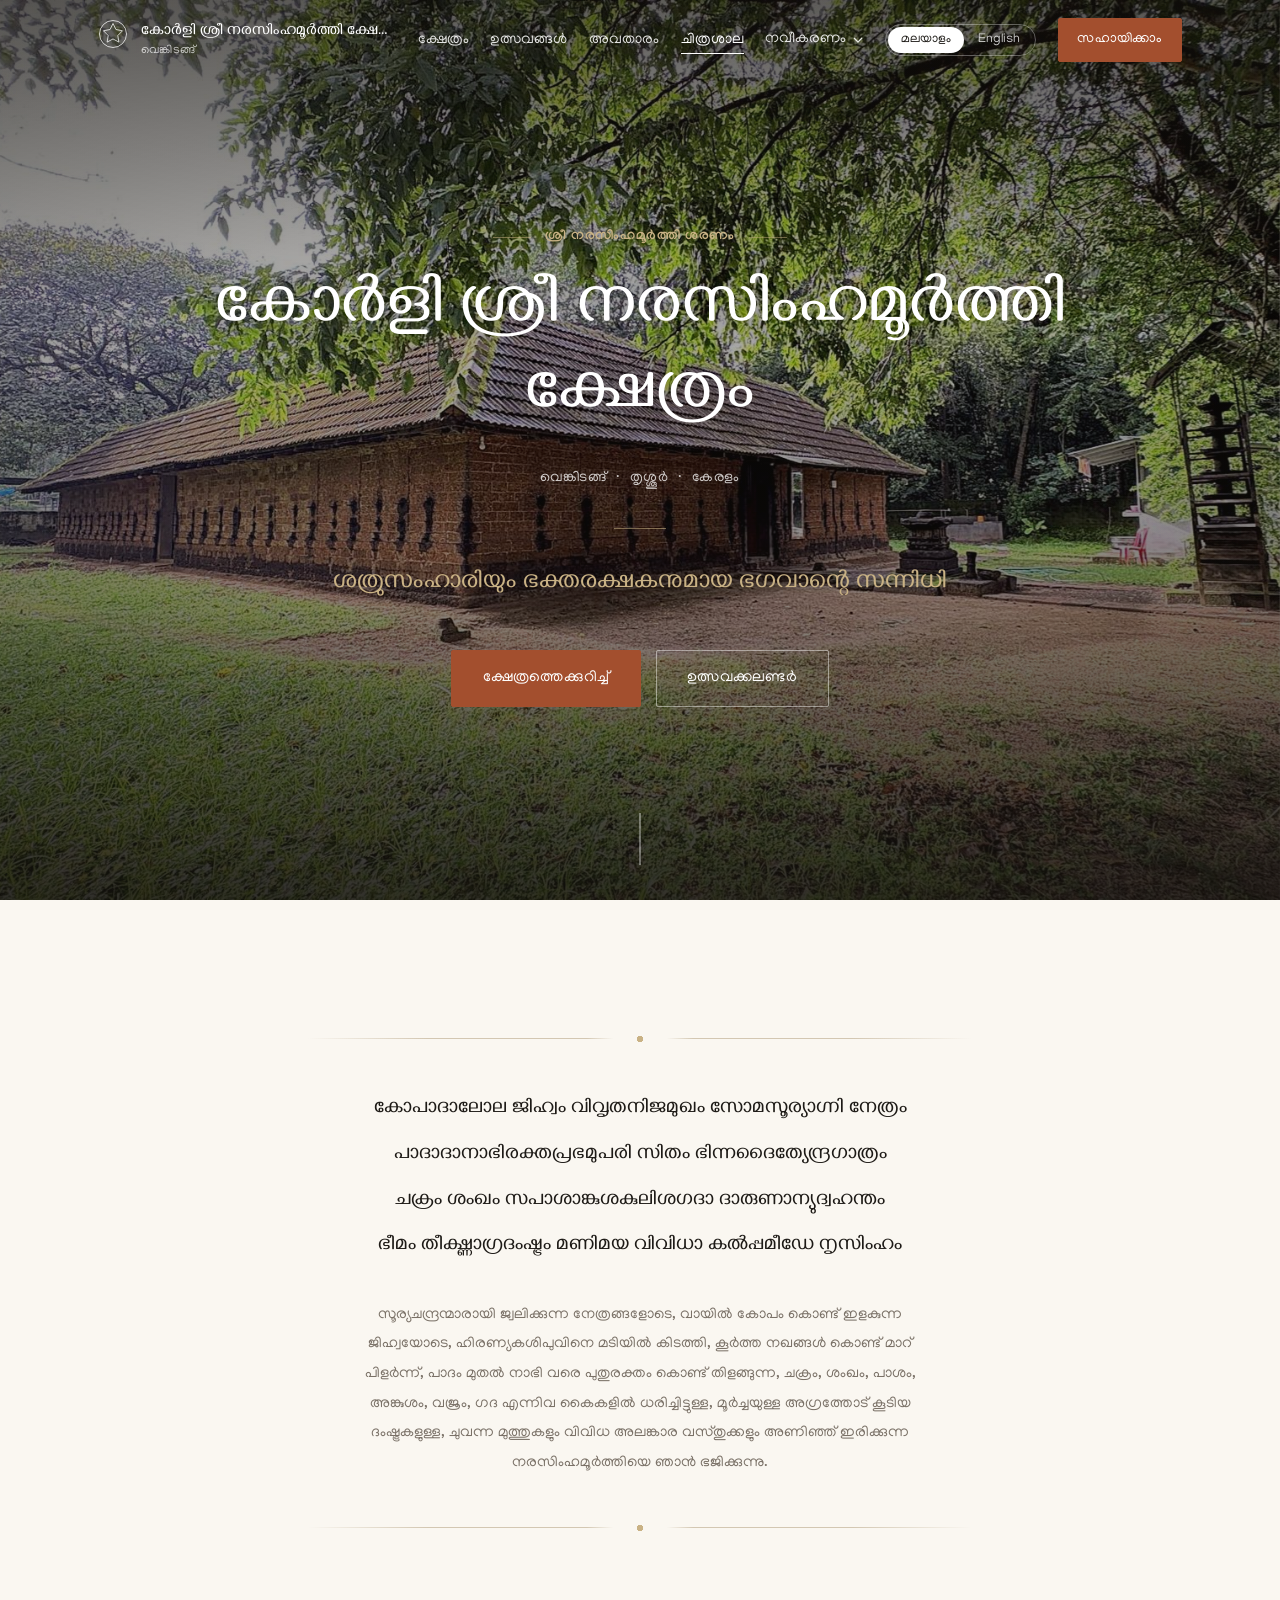
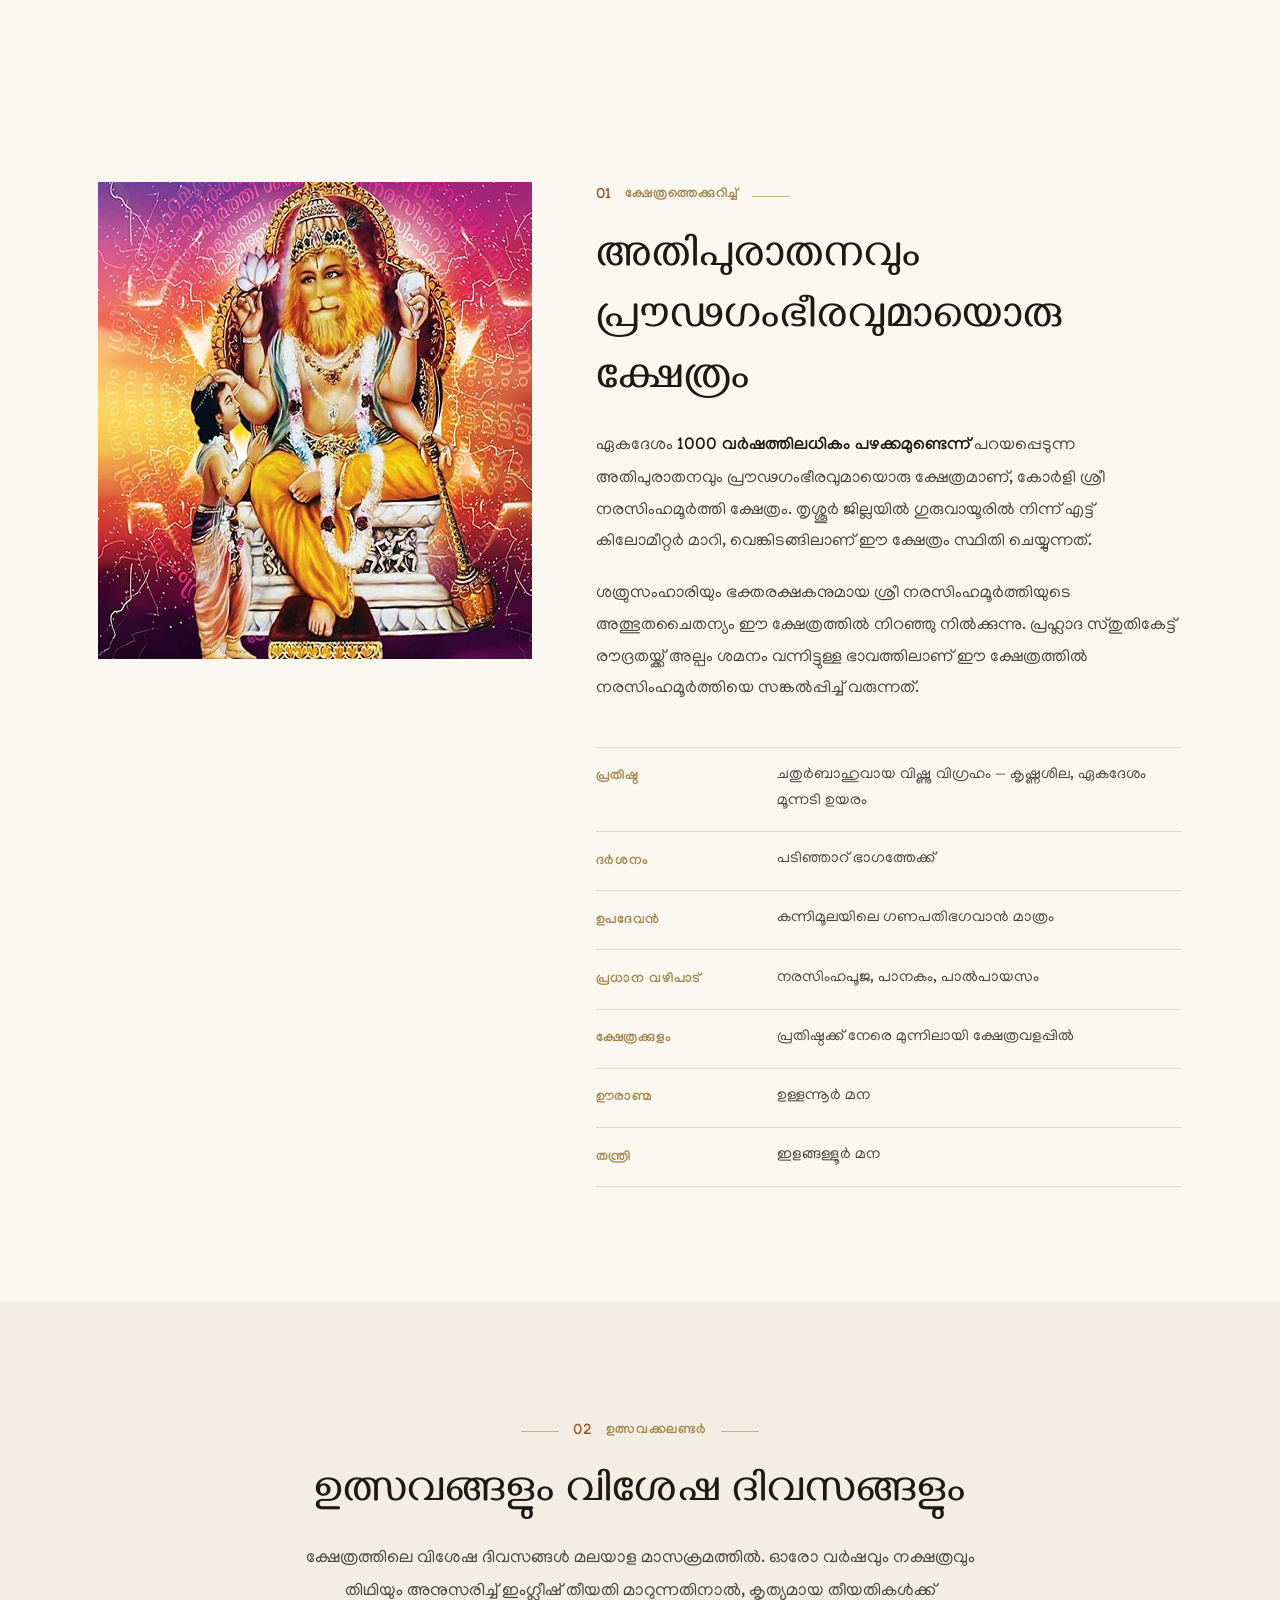
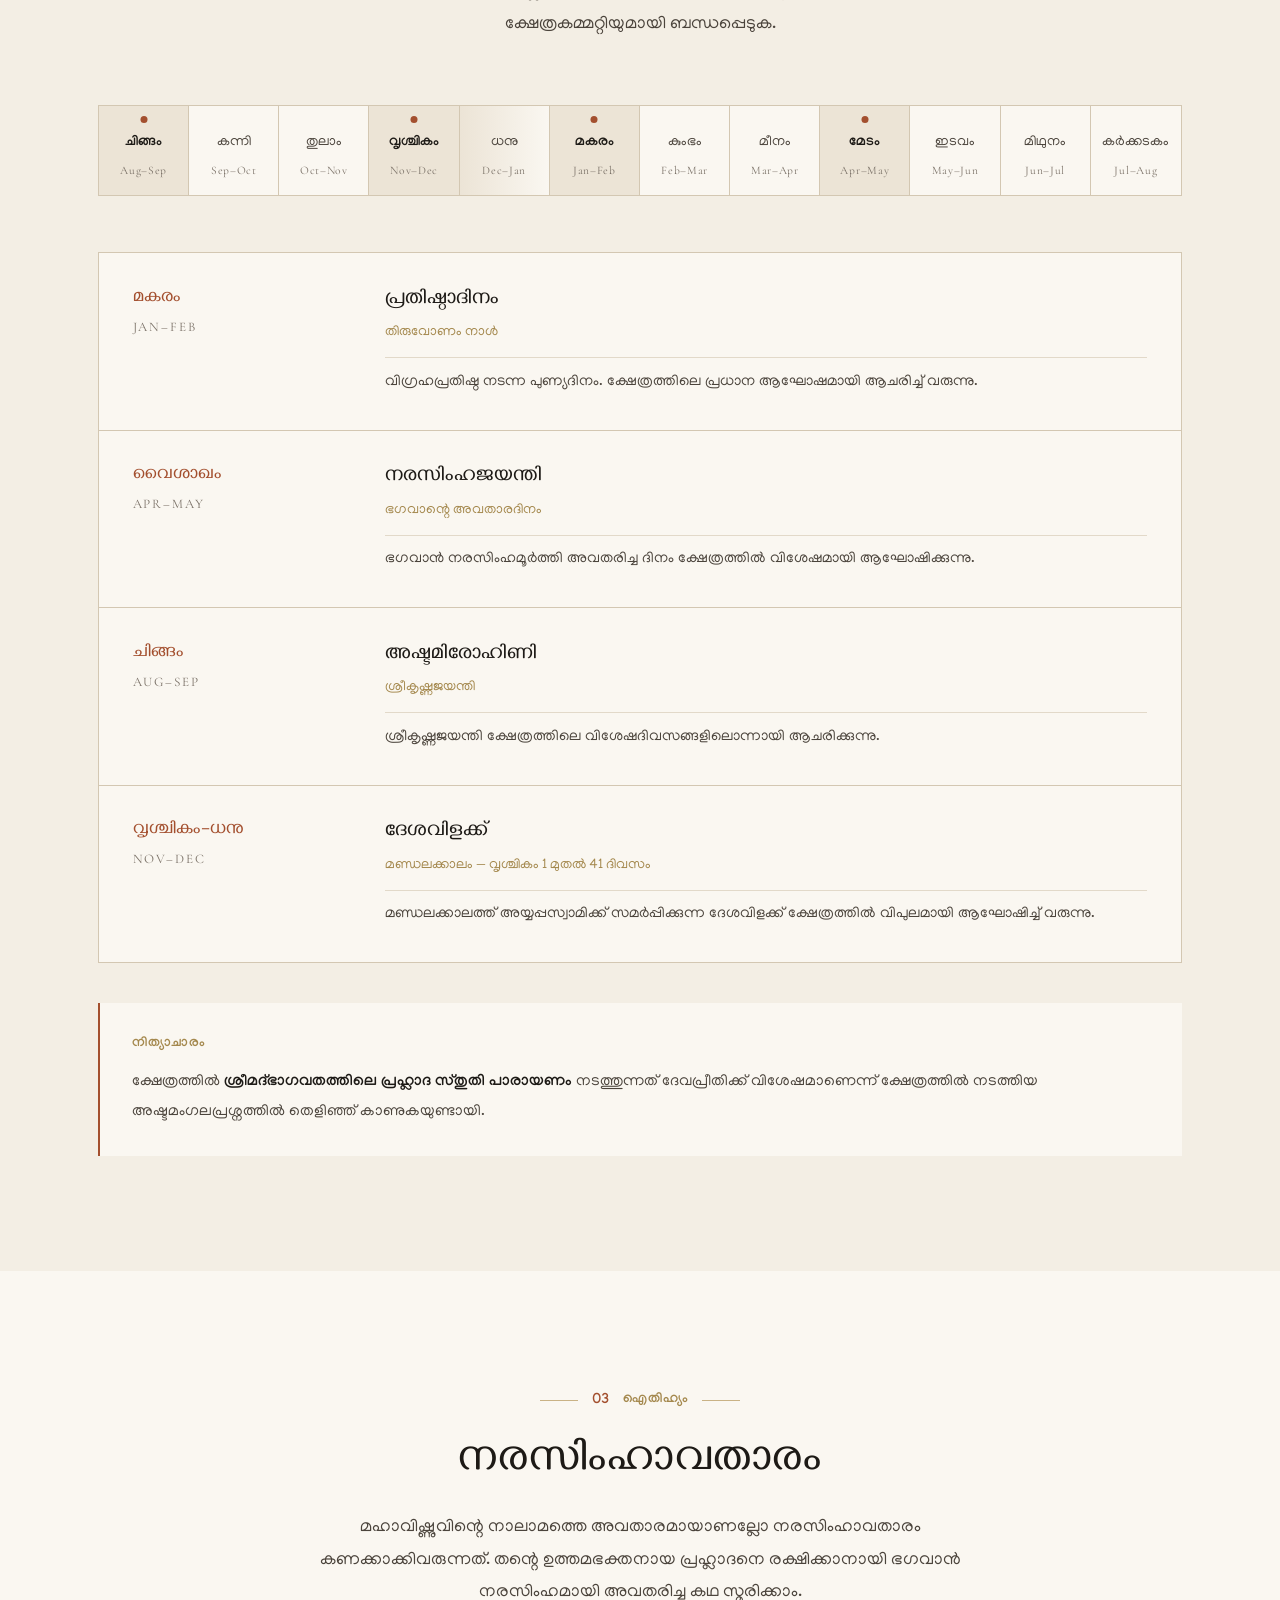
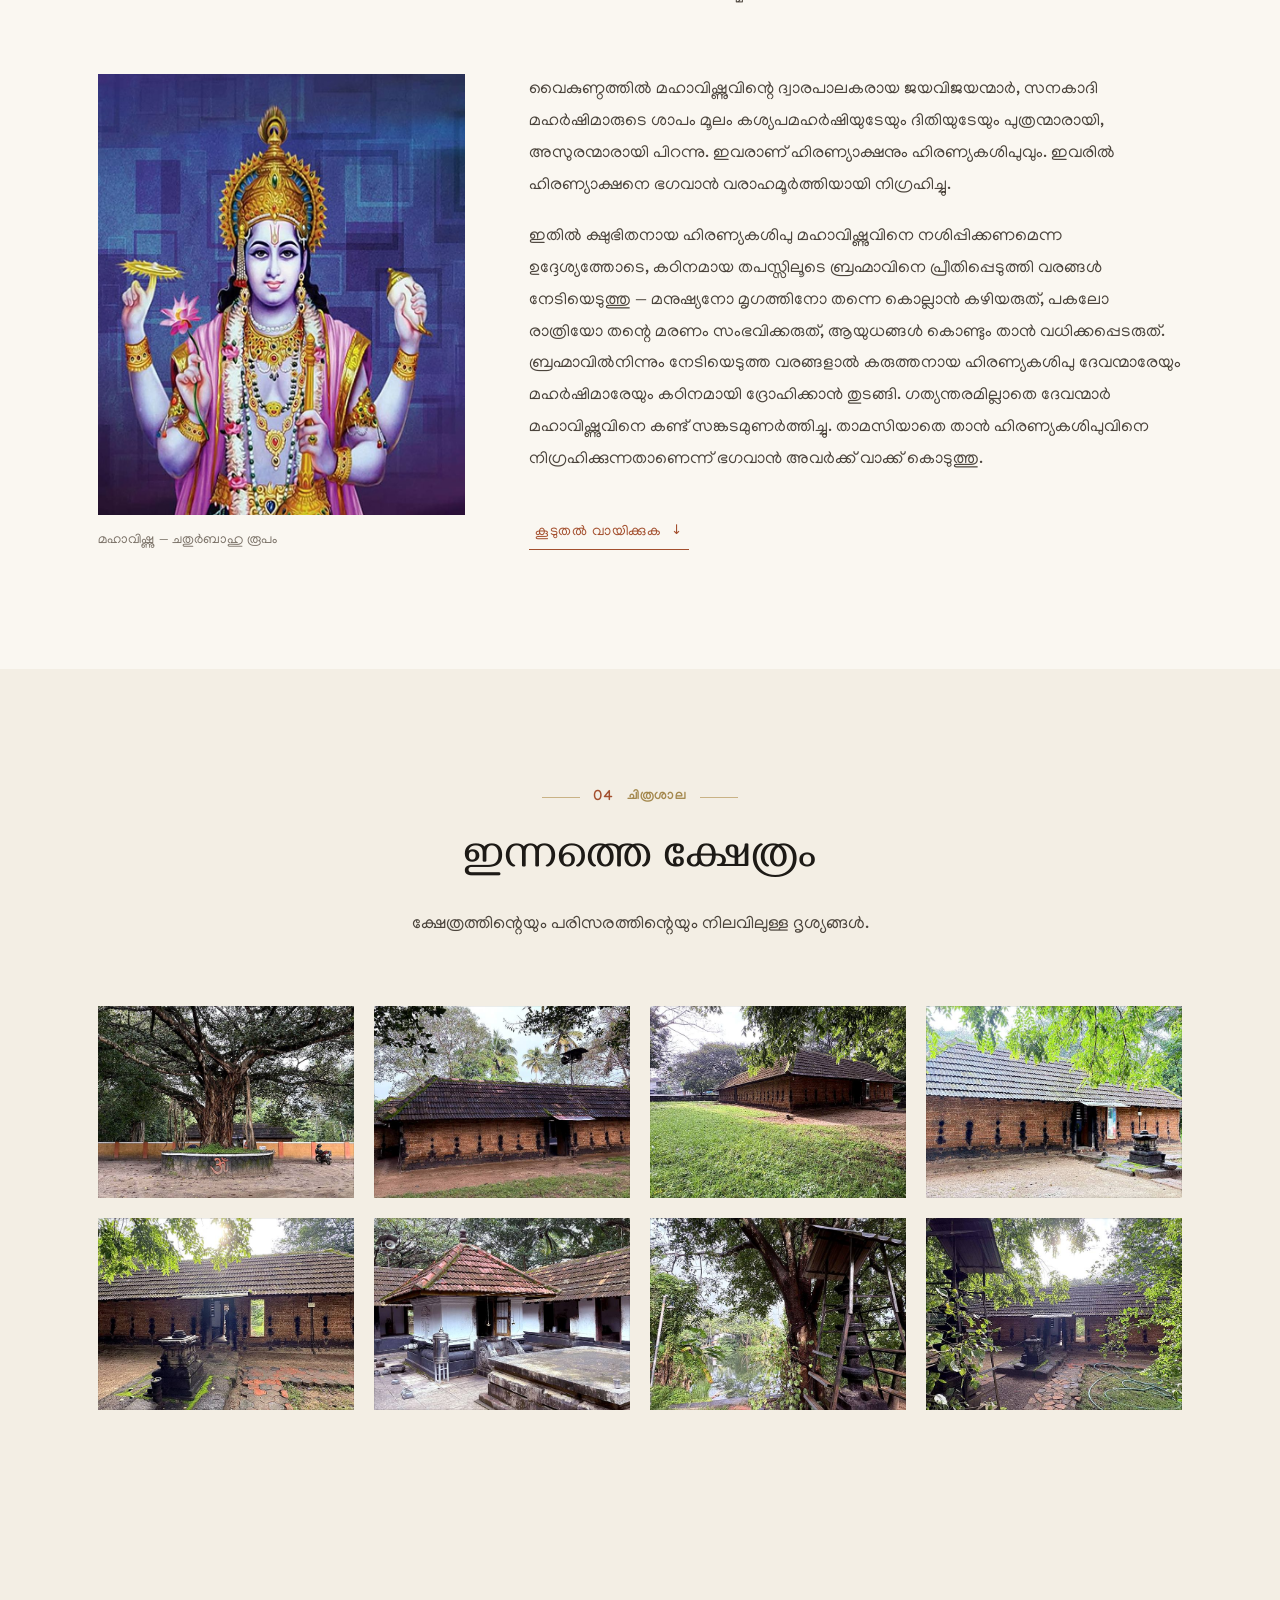
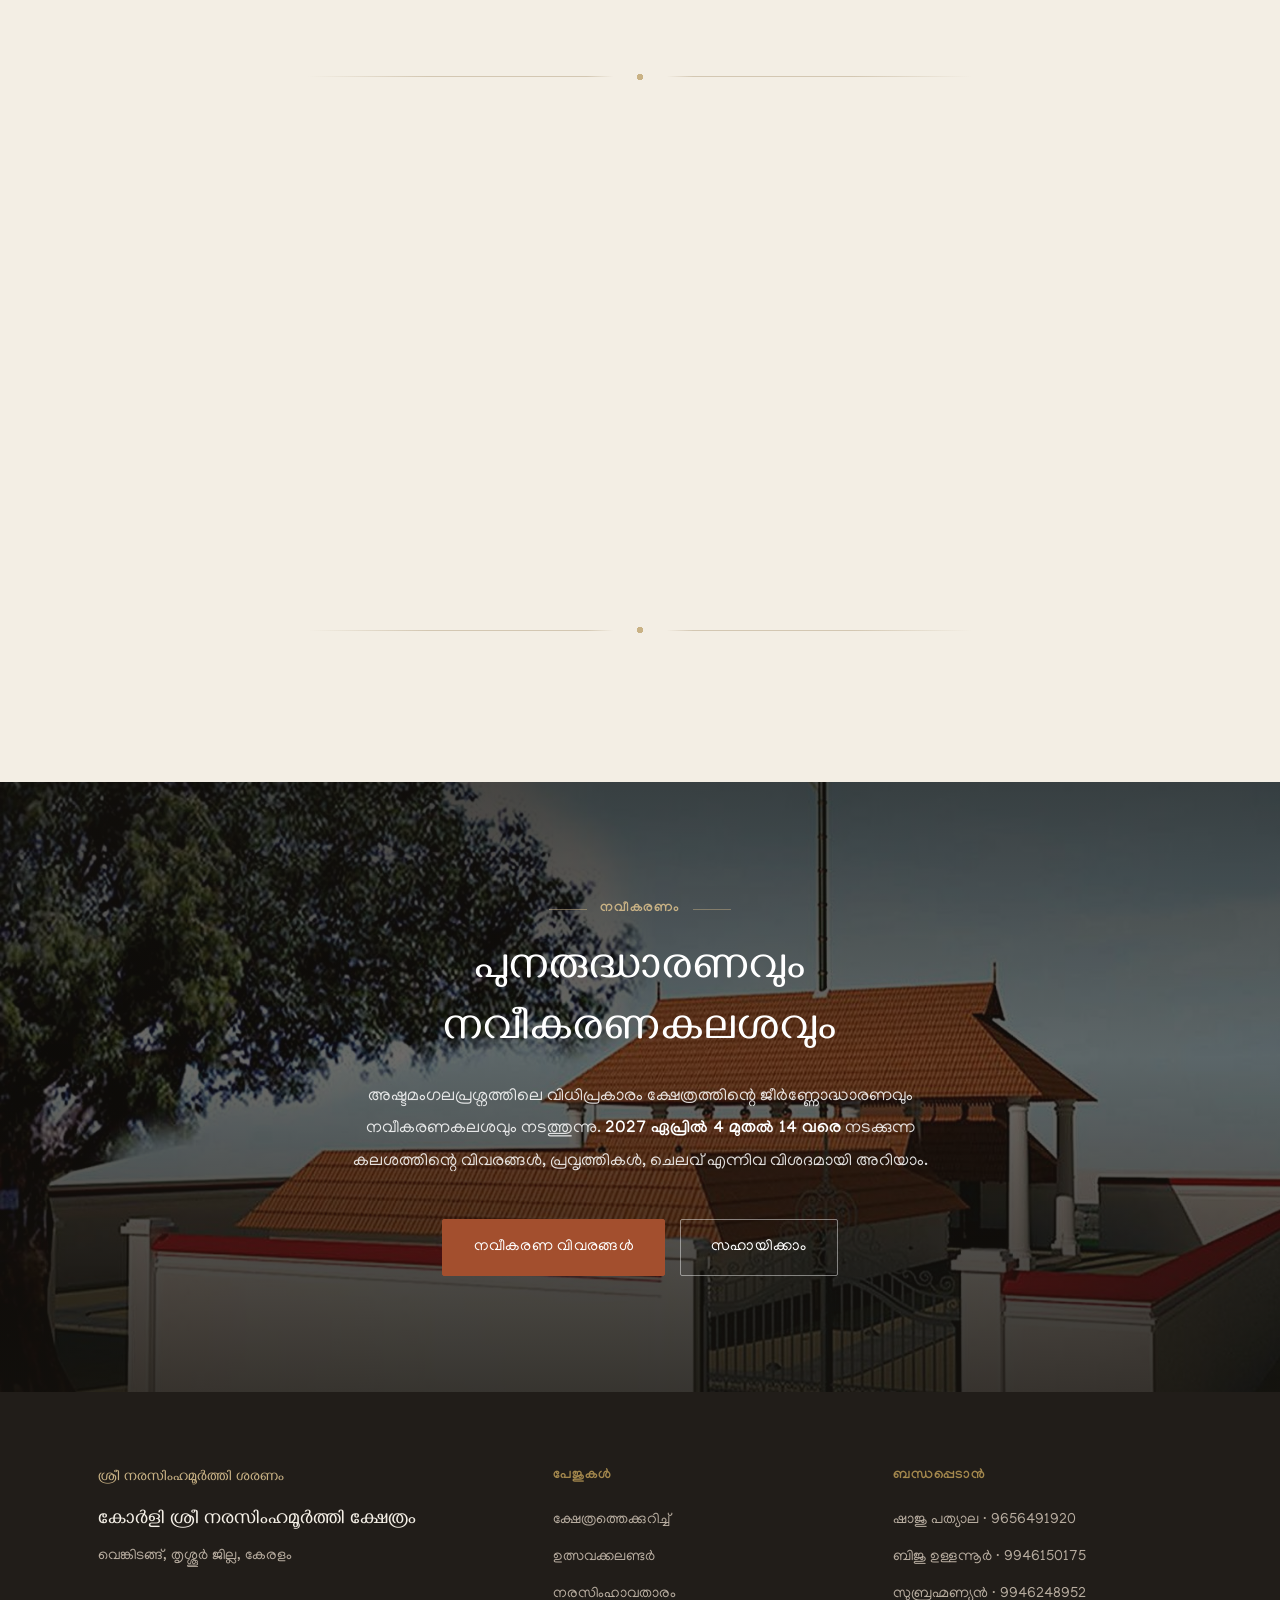
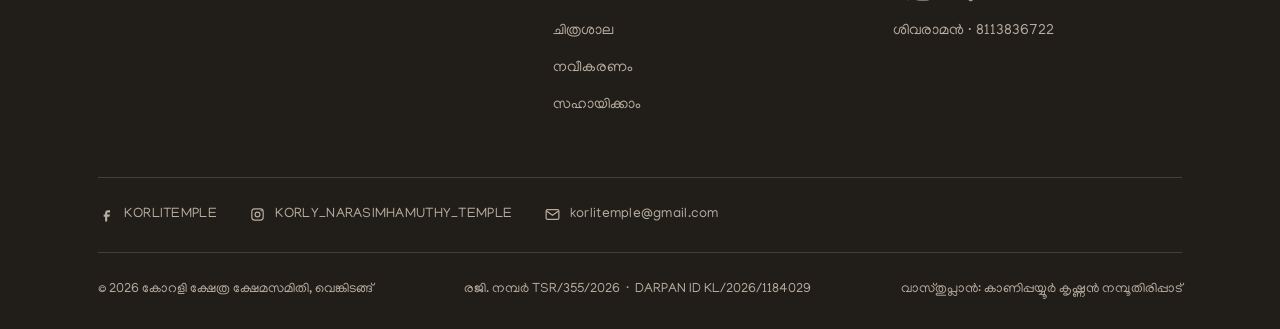
==== commit 8194dc12: "Fix live-site script crash; add estimate detail, Kalasham schedule, UPI QR Fixes the reported breaka" ====
--- a/Code/index.html
+++ b/Code/index.html
@@ -168,24 +168,24 @@
         </h2>
         <div class="prose reveal" data-d="2">
           <p lang="ml">
-            വെങ്കിടങ്ങിലെ അതിപുരാതനവും പ്രൗഢഗംഭീരവുമായൊരു ക്ഷേത്രമാണ്, പ്രശസ്തമായ
-            <strong>ഉള്ളന്നൂർ മന</strong>യുടെ ഊരാണ്മയിലുള്ള കോർളി ശ്രീ നരസിംഹമൂർത്തി ക്ഷേത്രം.
+            ഏകദേശം <strong>1000 വർഷത്തിലധികം പഴക്കമുണ്ടെന്ന്</strong> പറയപ്പെടുന്ന അതിപുരാതനവും
+            പ്രൗഢഗംഭീരവുമായൊരു ക്ഷേത്രമാണ്, കോർളി ശ്രീ നരസിംഹമൂർത്തി ക്ഷേത്രം. തൃശ്ശൂർ ജില്ലയിൽ
+            ഗുരുവായൂരിൽ നിന്ന് എട്ട് കിലോമീറ്റർ മാറി, വെങ്കിടങ്ങിലാണ് ഈ ക്ഷേത്രം സ്ഥിതി ചെയ്യുന്നത്.
           </p>
           <p lang="en">
-            Korli Sri Narasimha Murthy Temple is a majestic, glorious and ancient temple located at
-            Venkitangu, Thrissur, Kerala. The famous <strong>Ullannur Mana</strong> is the traditional
-            temple trustee and management.
+            Korli Sri Narasimhamurthy Temple is a majestic, glorious and ancient temple, said to be
+            <strong>more than 1000 years old</strong>. It stands at Venkitangu in Thrissur district,
+            eight kilometres from Guruvayur.
           </p>
           <p lang="ml">
-            ശത്രുസംഹാരിയും ഭക്തരക്ഷകനുമായ ശ്രീ നരസിംഹമൂർത്തിയുടെ അത്ഭുതചൈതന്യം ഒരു കാലത്ത്
-            ഈ ക്ഷേത്രത്തിൽ നിറഞ്ഞ് നിന്നിരുന്നു. പ്രശസ്ത തന്ത്രി കുടുംബമായ
-            <strong>ഇളങ്ങള്ളൂർ മനക്കാർ</strong>ക്കാണ് ക്ഷേത്രത്തിലെ താന്ത്രിക കർമ്മങ്ങളുടെ ചുമതല.
+            ശത്രുസംഹാരിയും ഭക്തരക്ഷകനുമായ ശ്രീ നരസിംഹമൂർത്തിയുടെ അത്ഭുതചൈതന്യം ഈ ക്ഷേത്രത്തിൽ
+            നിറഞ്ഞു നിൽക്കുന്നു. പ്രഹ്ലാദ സ്തുതികേട്ട് രൗദ്രതയ്ക്ക് അല്പം ശമനം വന്നിട്ടുള്ള
+            ഭാവത്തിലാണ് ഈ ക്ഷേത്രത്തിൽ നരസിംഹമൂർത്തിയെ സങ്കൽപ്പിച്ച് വരുന്നത്.
           </p>
           <p lang="en">
-            The amazing power of Sri Lord Narasimha Murthy, who destroys enemies and protects
-            devotees, radiantly manifested in the temple precincts in the past.
-            <strong>Ilangannur Mana</strong>, the well-known Thanthri (de facto Head-Priest) family,
-            is in charge of all Thantric rituals and ceremonies related to the temple.
+            The amazing power of Sri Narasimha Murthy, who destroys enemies and protects His
+            devotees, fills this temple. The Narasimhamurthy here is worshipped in the mood of the
+            Lord after His fury had somewhat subsided on hearing the Prahlada Sthuthi.
           </p>
         </div>
 
@@ -206,7 +206,8 @@
           </div>
           <div class="facts__row">
             <dt><span lang="ml">പ്രധാന വഴിപാട്</span><span lang="en">Main offering</span></dt>
-            <dd><span lang="ml">പാനകം</span><span lang="en">Paanakam</span></dd>
+            <dd><span lang="ml">നരസിംഹപൂജ, പാനകം, പാൽപായസം</span>
+                <span lang="en">Narasimha Pooja, Paanakam, Paalpayasam</span></dd>
           </div>
           <div class="facts__row">
             <dt><span lang="ml">ക്ഷേത്രക്കുളം</span><span lang="en">Temple pond</span></dt>
@@ -317,13 +318,13 @@
           <span class="cal__greg">Nov–Dec</span>
         </div>
         <div class="cal__body">
-          <h3><span lang="ml">അയ്യപ്പൻവിളക്ക്</span><span lang="en">Ayyappan Vilakku</span></h3>
+          <h3><span lang="ml">ദേശവിളക്ക്</span><span lang="en">Desha Vilakku</span></h3>
           <p class="cal__star"><span lang="ml">മണ്ഡലക്കാലം — വൃശ്ചികം 1 മുതൽ 41 ദിവസം</span>
             <span lang="en">Mandala season — 41 days from the 1st of Vrischikam</span></p>
-          <p><span lang="ml">മണ്ഡലക്കാലത്ത് അയ്യപ്പസ്വാമിക്ക് സമർപ്പിക്കുന്ന വിളക്ക്
+          <p><span lang="ml">മണ്ഡലക്കാലത്ത് അയ്യപ്പസ്വാമിക്ക് സമർപ്പിക്കുന്ന ദേശവിളക്ക്
             ക്ഷേത്രത്തിൽ വിപുലമായി ആഘോഷിച്ച് വരുന്നു.</span>
-            <span lang="en">Sacred lamps dedicated to Lord Ayyappa are celebrated on a grand
-            scale through the 41-day holy season.</span></p>
+            <span lang="en">The Desha Vilakku, dedicated to Lord Ayyappa during the Mandala
+            season, is celebrated at the temple on a grand scale.</span></p>
         </div>
       </li>
     </ul>
@@ -452,8 +453,8 @@
             <p lang="ml">
               പ്രഹ്ലാദന്റെ സ്തുതികേട്ട് ഭഗവാൻ ശാന്തനാവുകയും പ്രസന്നഭാവത്തിൽ പ്രഹ്ലാദനെ അനുഗ്രഹിച്ച്
               അന്തർധാനവും ചെയ്തു. ഹിരണ്യകശിപുവിന്റെ വധത്തിന് ശേഷം, പ്രഹ്ലാദ സ്തുതികേട്ട് രൗദ്രതക്ക്
-              അല്പം ശമനം വന്നിട്ടുള്ള ഭാവത്തിലാണ് <strong>ഈ ക്ഷേത്രത്തിലെ നരസിംഹമൂർത്തിയെ
-              സങ്കൽപ്പിച്ച് വരുന്നത്</strong>.
+              അല്പം ശമനം വന്നിട്ടുള്ള ഭാവത്തിൽ <strong>ഈ ക്ഷേത്രത്തിൽ നരസിംഹമൂർത്തിയെ
+              സങ്കൽപ്പിച്ച് വരുന്നു</strong>.
             </p>
             <p lang="en">
               The Lord gradually grew serene in response to it. He blessed the child cheerfully and
@@ -488,9 +489,6 @@
       <button class="gal__it reveal" type="button" data-full="assets/img/gal-banyan.jpg" data-cap="ക്ഷേത്രമുറ്റത്തെ ആൽത്തറ" data-cap-en="The banyan platform in the temple yard">
         <img src="assets/img/thumb-banyan.jpg" alt="ക്ഷേത്രമുറ്റത്തെ ആൽത്തറ" loading="lazy" width="700" height="525"><span lang="ml">ആൽത്തറ</span><span lang="en">Banyan platform</span>
       </button>
-      <button class="gal__it reveal" type="button" data-full="assets/img/gal-entrance.jpg" data-cap="ക്ഷേത്രത്തിലേക്കുള്ള പ്രവേശനകവാടം" data-cap-en="The temple entrance">
-        <img src="assets/img/thumb-entrance.jpg" alt="ക്ഷേത്രത്തിലേക്കുള്ള പ്രവേശനകവാടം" loading="lazy" width="700" height="525"><span lang="ml">പ്രവേശനകവാടം</span><span lang="en">Entrance</span>
-      </button>
       <button class="gal__it reveal" type="button" data-full="assets/img/gal-front.jpg" data-cap="ക്ഷേത്രത്തിന്റെ മുൻവശം" data-cap-en="The temple front">
         <img src="assets/img/thumb-front.jpg" alt="ക്ഷേത്രത്തിന്റെ മുൻവശം" loading="lazy" width="700" height="525"><span lang="ml">മുൻവശം</span><span lang="en">Front</span>
       </button>
@@ -506,50 +504,12 @@
       <button class="gal__it reveal" type="button" data-full="assets/img/gal-sreekovil.jpg" data-cap="ശ്രീകോവിൽ" data-cap-en="The sreekovil (sanctum)">
         <img src="assets/img/thumb-sreekovil.jpg" alt="ശ്രീകോവിൽ" loading="lazy" width="700" height="525"><span lang="ml">ശ്രീകോവിൽ</span><span lang="en">Sreekovil</span>
       </button>
-      <button class="gal__it reveal" type="button" data-full="assets/img/gal-nada.jpg" data-cap="ശ്രീകോവിലും നടയും" data-cap-en="The sanctum and the nada">
-        <img src="assets/img/thumb-nada.jpg" alt="ശ്രീകോവിലും നടയും" loading="lazy" width="700" height="525"><span lang="ml">നട</span><span lang="en">Nada</span>
-      </button>
-      <button class="gal__it reveal" type="button" data-full="assets/img/gal-doorway.jpg" data-cap="വാതിലിലൂടെ കുളത്തിലേക്കുള്ള കാഴ്ച" data-cap-en="View towards the pond through the doorway">
-        <img src="assets/img/thumb-doorway.jpg" alt="വാതിലിലൂടെ കുളത്തിലേക്കുള്ള കാഴ്ച" loading="lazy" width="700" height="525"><span lang="ml">പടിഞ്ഞാറേ വാതിൽ</span><span lang="en">West doorway</span>
-      </button>
       <button class="gal__it reveal" type="button" data-full="assets/img/gal-pond.jpg" data-cap="ക്ഷേത്രക്കുളവും ദീപസ്തംഭവും" data-cap-en="The temple pond and the lamp pillar">
         <img src="assets/img/thumb-pond.jpg" alt="ക്ഷേത്രക്കുളവും ദീപസ്തംഭവും" loading="lazy" width="700" height="525"><span lang="ml">ക്ഷേത്രക്കുളം</span><span lang="en">Temple pond</span>
       </button>
-      <button class="gal__it reveal" type="button" data-full="assets/img/gal-deepam.jpg" data-cap="കുളക്കരയിലെ ദീപസ്തംഭം" data-cap-en="The lamp pillar by the pond">
-        <img src="assets/img/thumb-deepam.jpg" alt="കുളക്കരയിലെ ദീപസ്തംഭം" loading="lazy" width="700" height="525"><span lang="ml">ദീപസ്തംഭം</span><span lang="en">Lamp pillar</span>
-      </button>
       <button class="gal__it reveal" type="button" data-full="assets/img/gal-vilakku.jpg" data-cap="ക്ഷേത്രത്തിന്റെ അകത്തളം" data-cap-en="The temple interior">
         <img src="assets/img/thumb-vilakku.jpg" alt="ക്ഷേത്രത്തിന്റെ അകത്തളം" loading="lazy" width="700" height="525"><span lang="ml">അകത്തളം</span><span lang="en">Interior</span>
       </button>
-    </div>
-  </div>
-</section>
-
-<!-- ══════════ RENOVATION CTA ══════════ -->
-<section class="promo">
-  <div class="promo__media" aria-hidden="true">
-    <img src="assets/img/render-gate.jpg" alt="" loading="lazy" width="1500" height="1045">
-  </div>
-  <div class="promo__veil"></div>
-  <div class="wrap promo__in">
-    <p class="eyebrow eyebrow--light reveal">
-      <span lang="ml">നവീകരണം</span><span lang="en">Renovation</span>
-    </p>
-    <h2 class="reveal" data-d="1">
-      <span lang="ml">പുനരുദ്ധാരണവും നവീകരണകലശവും</span>
-      <span lang="en">Restoration &amp; the Naveekarana Kalasham</span>
-    </h2>
-    <p class="promo__txt reveal" data-d="2">
-      <span lang="ml">അഷ്ടമംഗലപ്രശ്നത്തിലെ വിധിപ്രകാരം ക്ഷേത്രത്തിന്റെ ജീർണ്ണോദ്ധാരണവും
-        നവീകരണകലശവും നടത്തുന്നു. <strong>2027 ഏപ്രിൽ 4 മുതൽ 14 വരെ</strong> നടക്കുന്ന
-        കലശത്തിന്റെ വിവരങ്ങൾ, പ്രവൃത്തികൾ, ചെലവ് എന്നിവ വിശദമായി അറിയാം.</span>
-      <span lang="en">Following the verdict of the Ashtamangalya Prashna, the temple's restoration
-        and the Naveekarana Kalasham are being undertaken. The Kalasham takes place
-        <strong>4–14 April 2027</strong>. See the full schedule, the planned works and the costs.</span>
-    </p>
-    <div class="hero__acts reveal" data-d="3">
-      <a class="btn" href="renovation.html"><span lang="ml">നവീകരണ വിവരങ്ങൾ</span><span lang="en">Renovation details</span></a>
-      <a class="btn btn--ghost btn--ghost-light" href="renovation.html#sahayikkam"><span lang="ml">സഹായിക്കാം</span><span lang="en">Contribute</span></a>
     </div>
   </div>
 </section>
@@ -591,6 +551,35 @@
       <span lang="ml">എന്ന്, ക്ഷേത്രകമ്മറ്റി</span><span lang="en">Yours truly, The Temple Committee</span>
     </p>
     <span class="ornament" aria-hidden="true"></span>
+  </div>
+</section>
+
+<!-- ══════════ RENOVATION CTA ══════════ -->
+<section class="promo">
+  <div class="promo__media" aria-hidden="true">
+    <img src="assets/img/render-gate.jpg" alt="" loading="lazy" width="1500" height="1045">
+  </div>
+  <div class="promo__veil"></div>
+  <div class="wrap promo__in">
+    <p class="eyebrow eyebrow--light reveal">
+      <span lang="ml">നവീകരണം</span><span lang="en">Renovation</span>
+    </p>
+    <h2 class="reveal" data-d="1">
+      <span lang="ml">പുനരുദ്ധാരണവും നവീകരണകലശവും</span>
+      <span lang="en">Restoration &amp; the Naveekarana Kalasham</span>
+    </h2>
+    <p class="promo__txt reveal" data-d="2">
+      <span lang="ml">അഷ്ടമംഗലപ്രശ്നത്തിലെ വിധിപ്രകാരം ക്ഷേത്രത്തിന്റെ ജീർണ്ണോദ്ധാരണവും
+        നവീകരണകലശവും നടത്തുന്നു. <strong>2027 ഏപ്രിൽ 4 മുതൽ 14 വരെ</strong> നടക്കുന്ന
+        കലശത്തിന്റെ വിവരങ്ങൾ, പ്രവൃത്തികൾ, ചെലവ് എന്നിവ വിശദമായി അറിയാം.</span>
+      <span lang="en">Following the verdict of the Ashtamangalya Prashna, the temple's restoration
+        and the Naveekarana Kalasham are being undertaken. The Kalasham takes place
+        <strong>4–14 April 2027</strong>. See the full schedule, the planned works and the costs.</span>
+    </p>
+    <div class="hero__acts reveal" data-d="3">
+      <a class="btn" href="renovation.html"><span lang="ml">നവീകരണ വിവരങ്ങൾ</span><span lang="en">Renovation details</span></a>
+      <a class="btn btn--ghost btn--ghost-light" href="renovation.html#sahayikkam"><span lang="ml">സഹായിക്കാം</span><span lang="en">Contribute</span></a>
+    </div>
   </div>
 </section>
 
@@ -622,11 +611,31 @@
           <li><a href="tel:+919656491920"><span lang="ml">ഷാജു പത്യാല</span><span lang="en">Shaju Pathyala</span> · 9656491920</a></li>
           <li><a href="tel:+919946150175"><span lang="ml">ബിജു ഉള്ളന്നൂർ</span><span lang="en">Biju Ullannur</span> · 9946150175</a></li>
           <li><a href="tel:+919946248952"><span lang="ml">സുബ്രഹ്മണ്യൻ</span><span lang="en">Subrahmanian</span> · 9946248952</a></li>
+          <li><a href="tel:+918113836722"><span lang="ml">ശിവരാമൻ</span><span lang="en">Sivaraman</span> · 8113836722</a></li>
         </ul>
       </div>
     </div>
+
+    <div class="ftr__social">
+      <a href="https://www.facebook.com/KORLITEMPLE" target="_blank" rel="noopener">
+        <svg viewBox="0 0 24 24" width="17" height="17" aria-hidden="true"><path fill="currentColor" d="M14 9h3V6h-3c-2.2 0-4 1.8-4 4v2H8v3h2v7h3v-7h3l1-3h-4v-2c0-.6.4-1 1-1z"/></svg>
+        <span>KORLITEMPLE</span>
+      </a>
+      <a href="https://www.instagram.com/korly_narasimhamuthy_temple/" target="_blank" rel="noopener">
+        <svg viewBox="0 0 24 24" width="17" height="17" aria-hidden="true"><path fill="none" stroke="currentColor" stroke-width="1.7" d="M4 8a4 4 0 0 1 4-4h8a4 4 0 0 1 4 4v8a4 4 0 0 1-4 4H8a4 4 0 0 1-4-4z"/><circle cx="12" cy="12" r="3.4" fill="none" stroke="currentColor" stroke-width="1.7"/><circle cx="17.2" cy="6.8" r="1.1" fill="currentColor"/></svg>
+        <span>KORLY_NARASIMHAMUTHY_TEMPLE</span>
+      </a>
+      <a href="mailto:korlitemple@gmail.com">
+        <svg viewBox="0 0 24 24" width="17" height="17" aria-hidden="true"><rect x="3" y="5" width="18" height="14" rx="2" fill="none" stroke="currentColor" stroke-width="1.7"/><path d="M3.5 7l8.5 6 8.5-6" fill="none" stroke="currentColor" stroke-width="1.7"/></svg>
+        <span>korlitemple@gmail.com</span>
+      </a>
+    </div>
     <div class="ftr__bar">
-      <p>© <span id="yr">2026</span> <span lang="ml">കോർളി ക്ഷേത്രകമ്മറ്റി</span><span lang="en">Korli Kshethra Committee</span></p>
+      <p>© <span id="yr">2026</span> <span lang="ml">കോറളി ക്ഷേത്ര ക്ഷേമസമിതി, വെങ്കിടങ്ങ്</span><span lang="en">Korali Kshethra Kshemasamithi, Venkitangu</span></p>
+      <p class="ftr__reg">
+        <span lang="ml">രജി. നമ്പർ</span><span lang="en">Reg. No.</span> TSR/355/2026
+        &nbsp;·&nbsp; DARPAN&nbsp;ID KL/2026/1184029
+      </p>
       <p><span lang="ml">വാസ്തുപ്ലാൻ: കാണിപ്പയ്യൂർ കൃഷ്ണൻ നമ്പൂതിരിപ്പാട്</span><span lang="en">Vaasthu plan: Kanippayyoor Krishnan Namboothirippad</span></p>
     </div>
   </div>
--- a/Code/css/style.css
+++ b/Code/css/style.css
@@ -876,13 +876,17 @@
 
 /* ── toast ──────────────────────────────────────────────── */
 .toast{
-  position:fixed; left:50%; bottom:2rem; transform:translate(-50%,140%);
+  position:fixed; left:50%; bottom:2rem;
   z-index:400; background:var(--ink); color:var(--paper);
   padding:.75rem 1.5rem; font-size:.9rem; letter-spacing:.02em;
-  transition:transform .4s var(--ease);
   pointer-events:none;
-}
-.toast.is-on{ transform:translate(-50%,0); }
+  /* Hidden by opacity/visibility, not by shifting it off-screen: while
+     empty the box is only its padding tall, so a percentage translate
+     is too small to clear `bottom` and leaves it peeking. */
+  opacity:0; visibility:hidden; transform:translate(-50%,.75rem);
+  transition:opacity .3s var(--ease), transform .4s var(--ease), visibility .4s;
+}
+.toast.is-on{ opacity:1; visibility:visible; transform:translate(-50%,0); }
 
 /* ── reveal ─────────────────────────────────────────────── */
 .reveal{
@@ -996,3 +1000,96 @@
   .sec--dark,.ftr,.total--grand{ background:#fff!important; color:#000!important; }
   .sec--dark h2,.prose--light p,.verdict__text{ color:#000!important; }
 }
+
+/* ═══════════════════════════════════════════════════════════
+   Additions — Aug 2026 content update
+   ═══════════════════════════════════════════════════════════ */
+
+/* ── larger Kalasham heading (restrained bump) ──────────────── */
+.h2--lg{ font-size:clamp(2.1rem,1.5rem + 2.7vw,3.5rem); line-height:1.22; }
+
+/* ── works list: explanation + amount in words ─────────────── */
+.works .work__body p{
+  margin-top:.55rem; color:var(--ink-2); font-size:.94rem; line-height:1.75; max-width:60ch;
+}
+.work__cost{ display:flex; flex-direction:column; align-items:flex-end; gap:.2rem; text-align:right; }
+.work__amt{ white-space:nowrap; }
+.work__words{
+  font-family:var(--f-body); font-size:.78rem; line-height:1.5;
+  color:var(--ink-3); max-width:15rem; white-space:normal;
+}
+.total__words{ font-size:.84rem; }
+.lede--sm{ font-size:.92rem; color:var(--ink-3); margin-top:.9rem; }
+
+/* ── Kalasham order of rites ────────────────────────────────── */
+.kramam{ margin-top:clamp(2.2rem,4vw,3rem); }
+.kramam__h{
+  font-family:var(--f-display); font-size:1.25rem; color:var(--on-dark); margin-bottom:.5rem;
+}
+.kramam__note{ font-size:.9rem; color:var(--on-dark-2); margin-bottom:1.6rem; }
+.kramam__note b{ color:var(--gold-soft); font-weight:400; }
+.kramam__list{ display:grid; gap:0; border-top:1px solid var(--line-dark); }
+.kramam__list li{
+  display:grid; grid-template-columns:auto 1fr; gap:1rem 1.2rem; align-items:start;
+  padding:.95rem 0; border-bottom:1px solid var(--line-dark);
+}
+.kramam__d{
+  font-family:var(--f-latin); font-size:1.15rem; line-height:1.4; color:var(--gold);
+  font-variant-numeric:lining-nums; min-width:1.8rem; text-align:right;
+}
+.kramam__t{ font-size:.93rem; line-height:1.7; color:var(--on-dark-2); }
+.kramam__t b{
+  display:inline-block; font-family:var(--f-latin); font-weight:500; font-size:.95rem;
+  letter-spacing:.06em; color:var(--on-dark); margin-right:.55rem;
+  font-variant-numeric:lining-nums;
+}
+.kramam__t em{
+  display:inline-block; margin-left:.5rem; padding:.1rem .55rem; font-style:normal;
+  font-size:.76rem; border:1px solid var(--gold); color:var(--gold-soft); white-space:nowrap;
+}
+.kramam__list li.is-key{ background:linear-gradient(90deg,rgba(163,79,46,.16),transparent 70%); }
+.kramam__list li.is-key .kramam__d{ color:var(--laterite); }
+
+/* ── UPI QR ─────────────────────────────────────────────────── */
+.qr{ border:1px solid var(--line-2); padding:clamp(1.8rem,3vw,2.4rem); }
+.qr__fig{ text-align:center; }
+.qr__fig img{
+  width:min(100%,260px); height:auto; margin-inline:auto;
+  background:#fff; padding:10px; border:1px solid var(--line);
+}
+.qr__fig figcaption{
+  margin-top:1rem; display:flex; flex-wrap:wrap; gap:.6rem;
+  align-items:center; justify-content:center;
+}
+.qr__vpa{
+  font-family:var(--f-latin); font-size:.9rem; letter-spacing:.03em; color:var(--ink-2);
+  word-break:break-all; font-variant-numeric:lining-nums;
+}
+.qr__note{ margin-top:.9rem; text-align:center; font-size:.86rem; color:var(--ink-3); }
+.bank__reg{
+  margin-top:1.2rem; padding-top:1.1rem; border-top:1px solid var(--line);
+  font-size:.82rem; line-height:1.7; color:var(--ink-3);
+}
+.bank__reg b{ color:var(--ink-2); font-weight:700; }
+
+/* ── footer: socials + registration ─────────────────────────── */
+.ftr__social{
+  display:flex; flex-wrap:wrap; gap:1.1rem 2rem;
+  padding-block:1.5rem; border-top:1px solid var(--line-dark);
+}
+.ftr__social a{
+  display:inline-flex; align-items:center; gap:.55rem;
+  font-size:.86rem; letter-spacing:.02em; color:var(--on-dark-2);
+  transition:color .25s;
+}
+.ftr__social a:hover{ color:var(--gold-soft); }
+.ftr__social svg{ flex:0 0 auto; }
+.ftr__social span{ word-break:break-all; }
+.ftr__reg{ font-variant-numeric:lining-nums; }
+
+@media (max-width:860px){
+  .work__cost{ align-items:flex-start; text-align:left; }
+  .work__words{ max-width:none; }
+  .kramam__list li{ grid-template-columns:auto 1fr; gap:.6rem .9rem; }
+  .qr__fig img{ width:min(100%,230px); }
+}
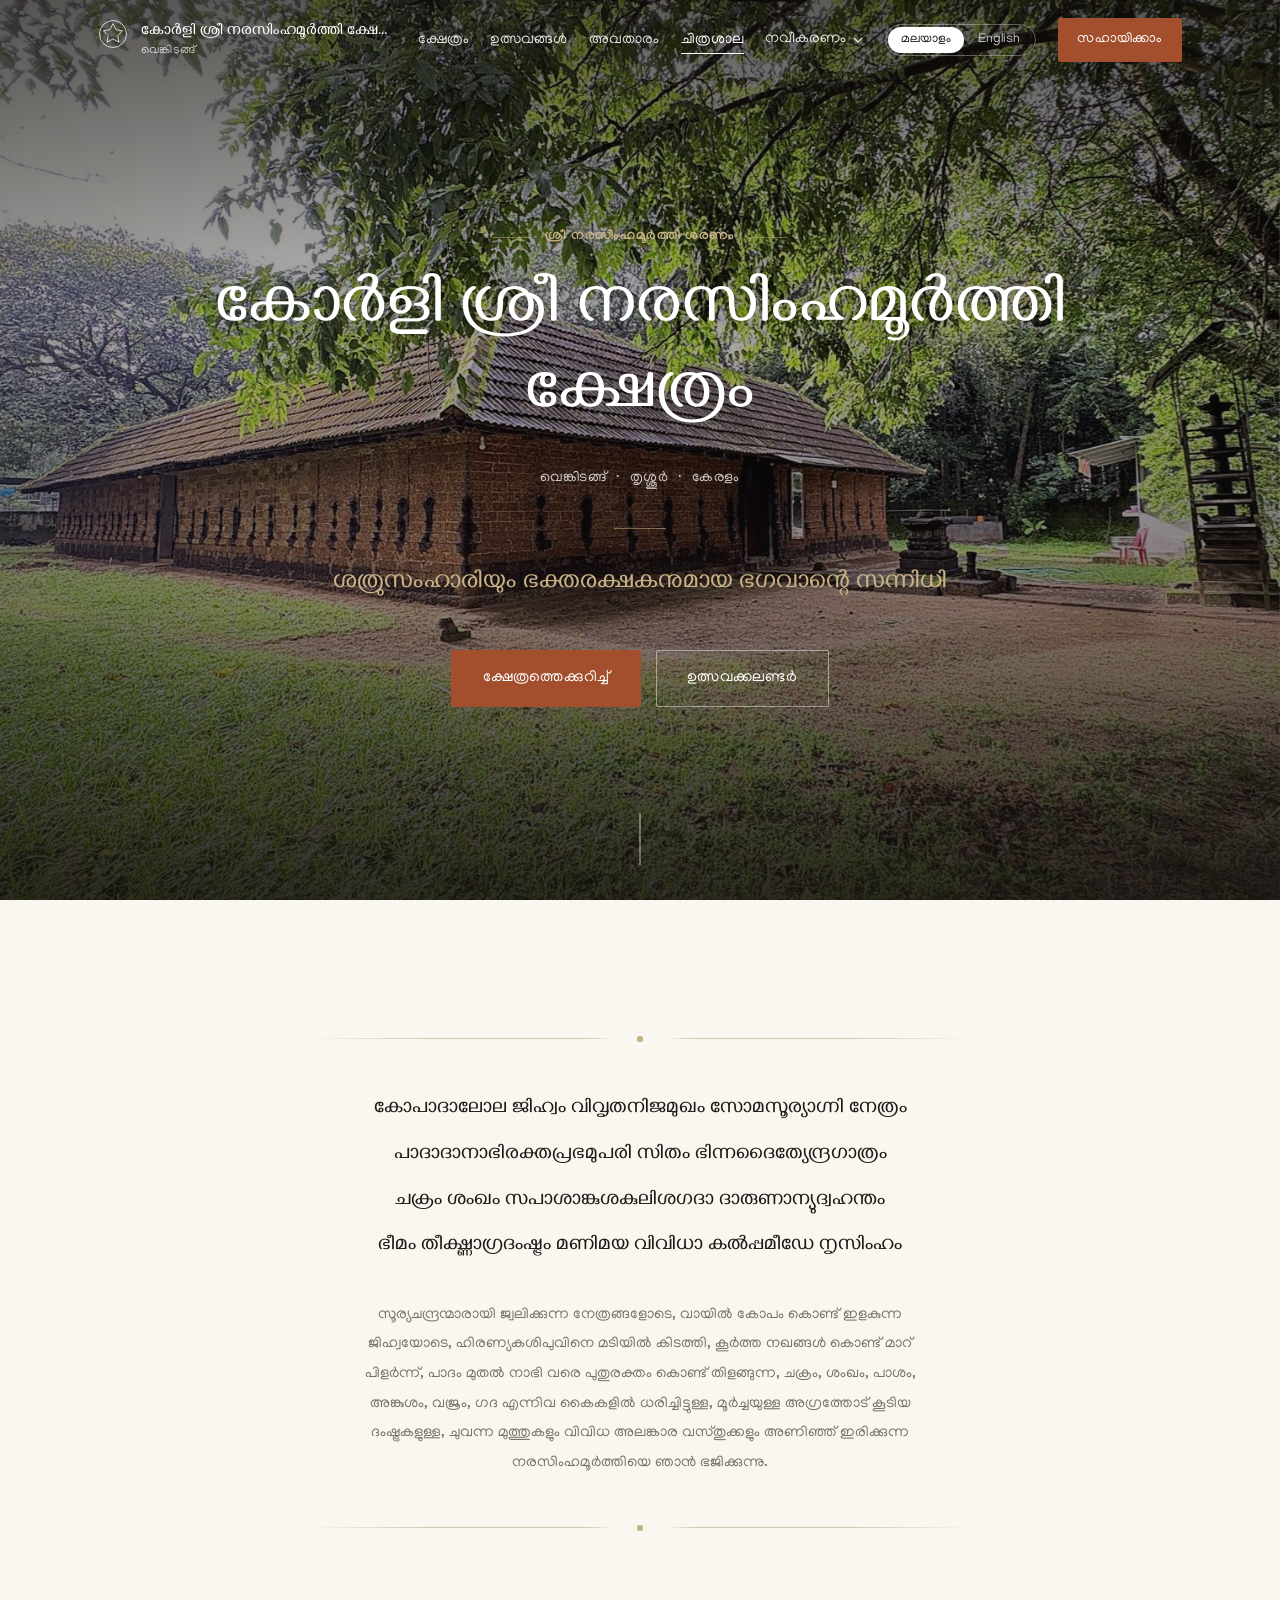
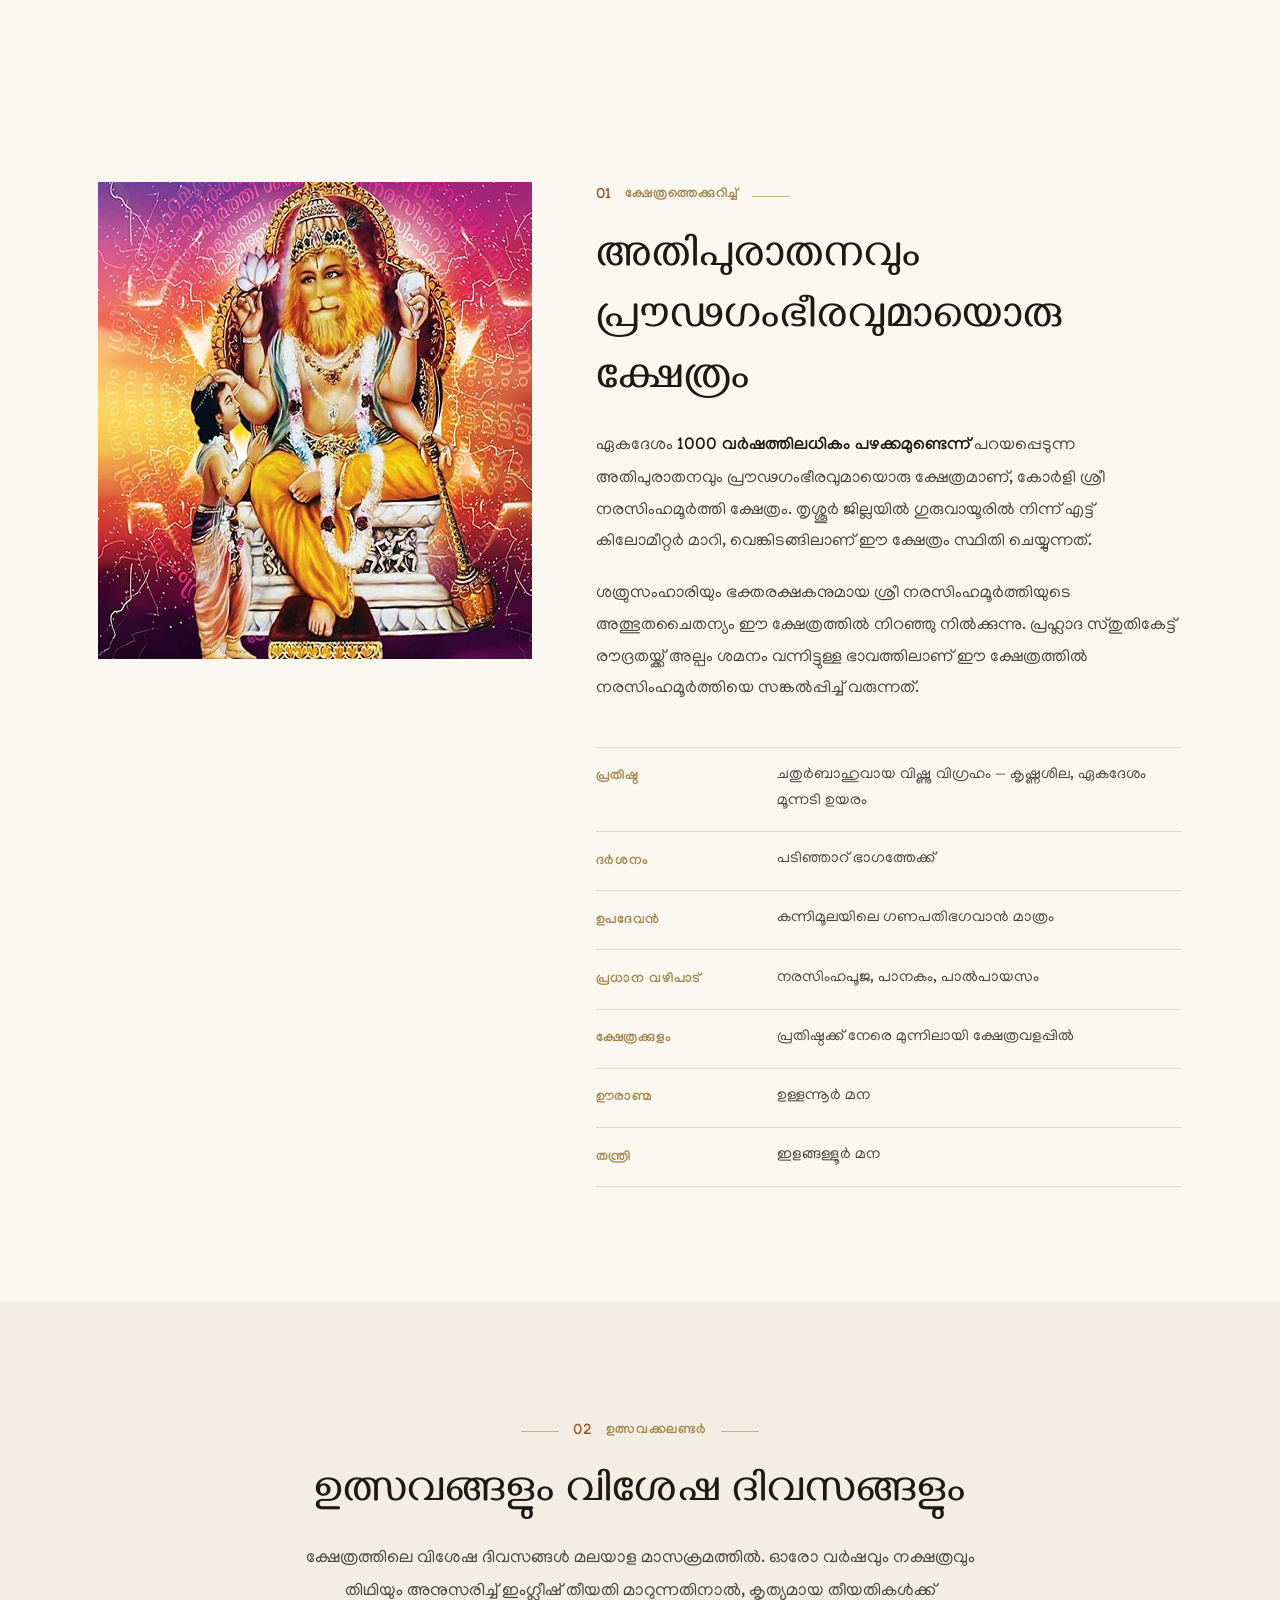
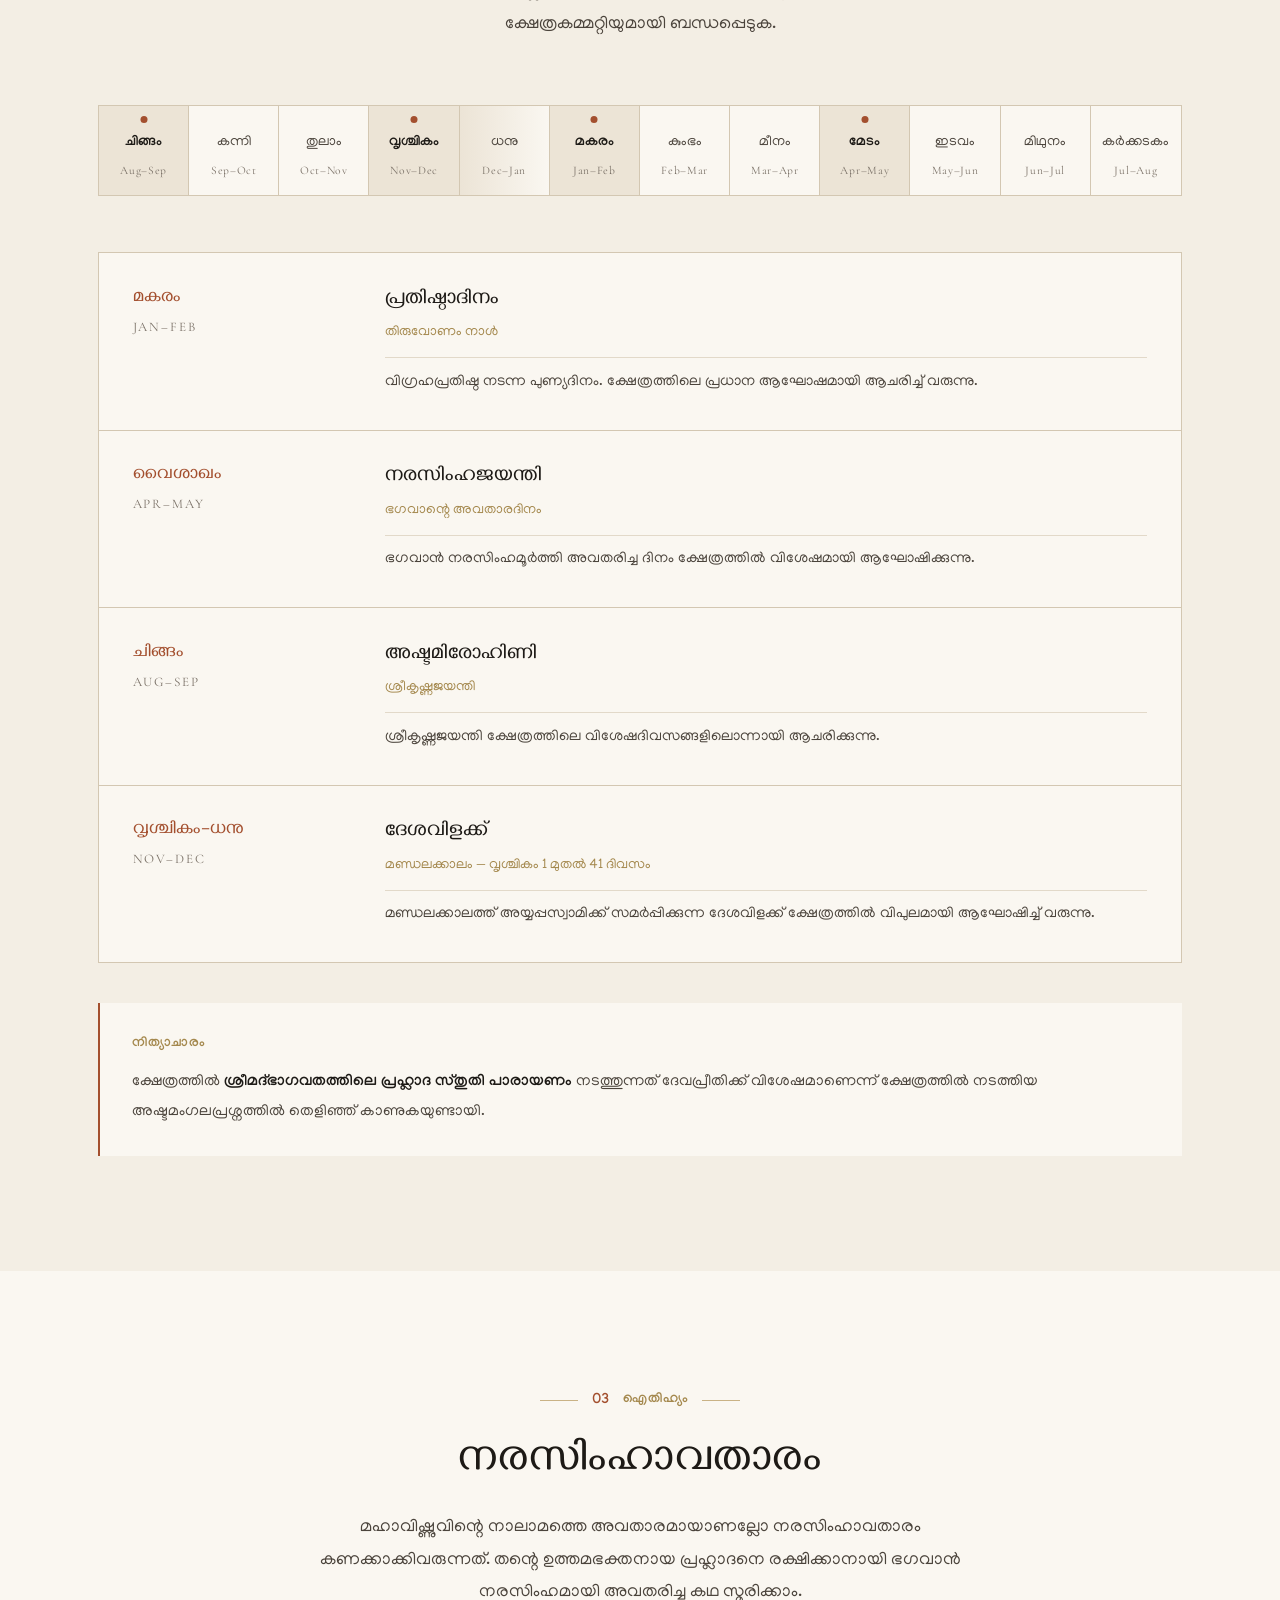
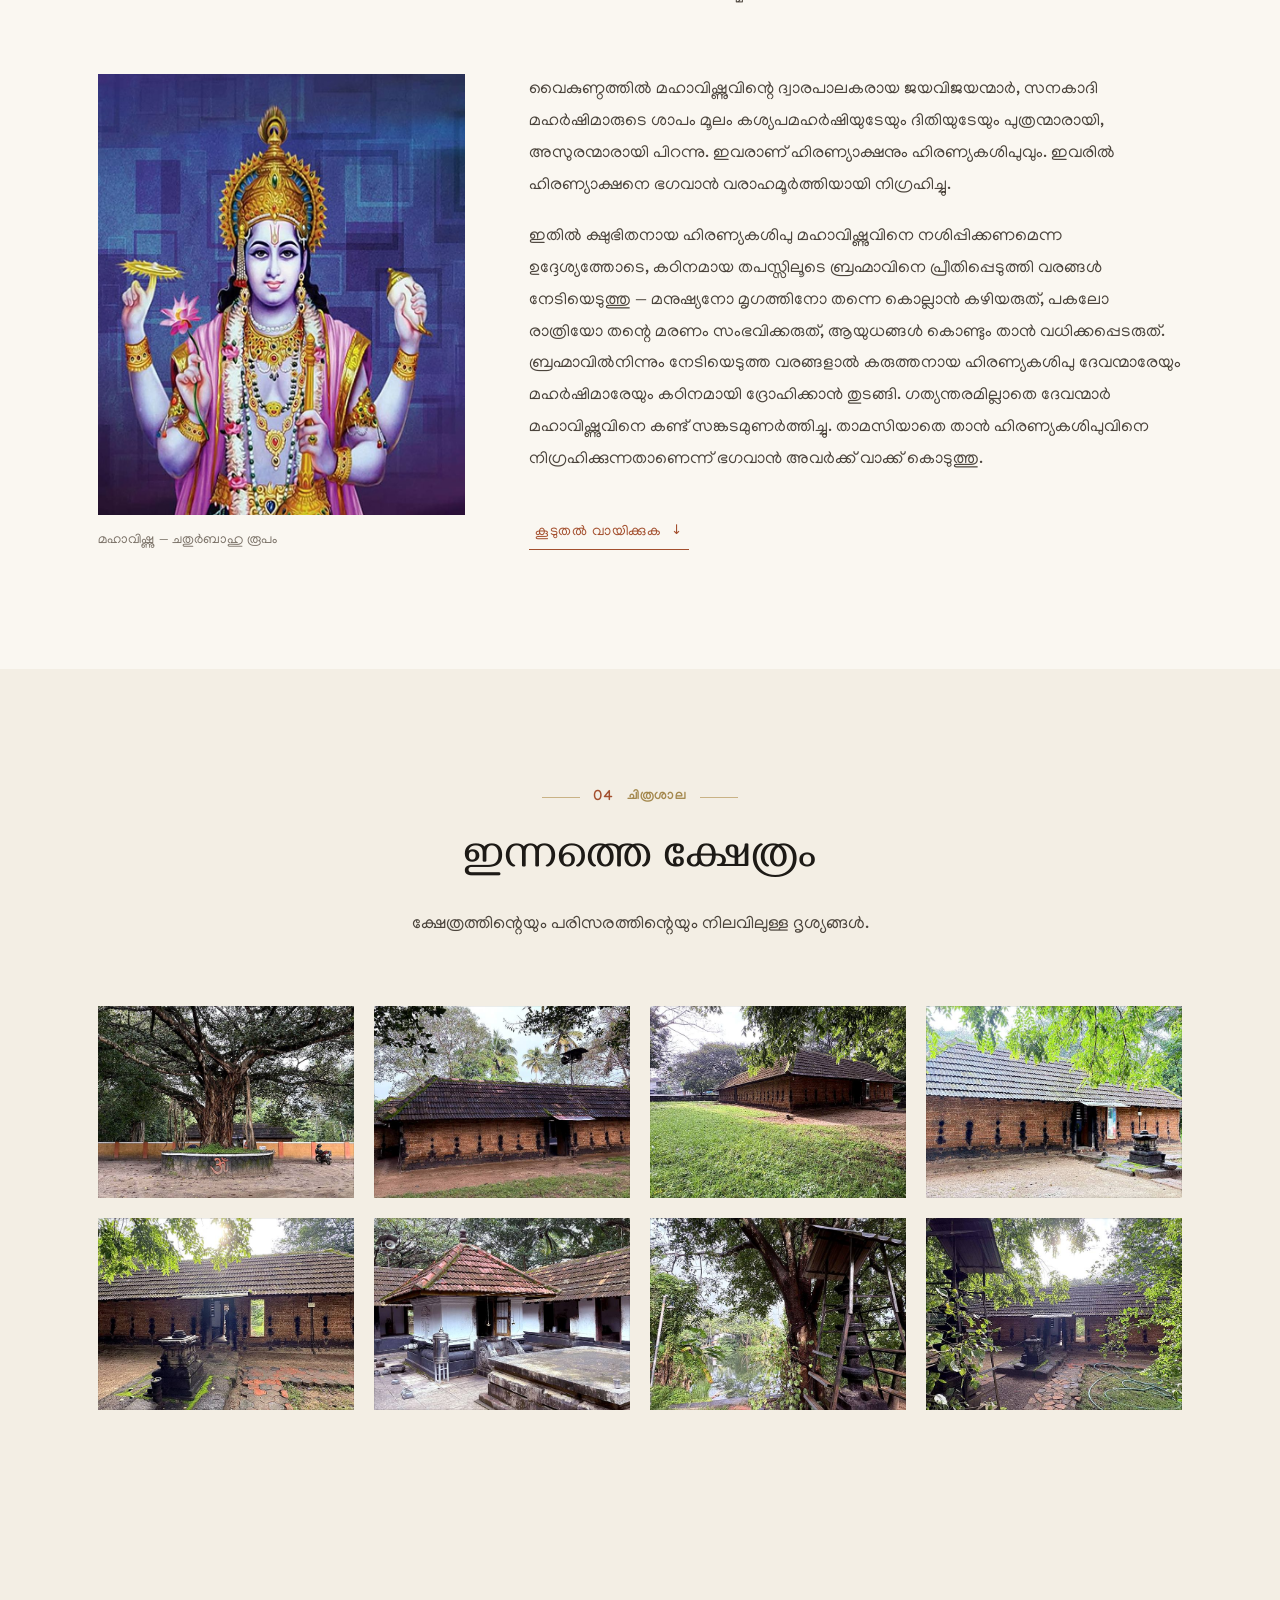
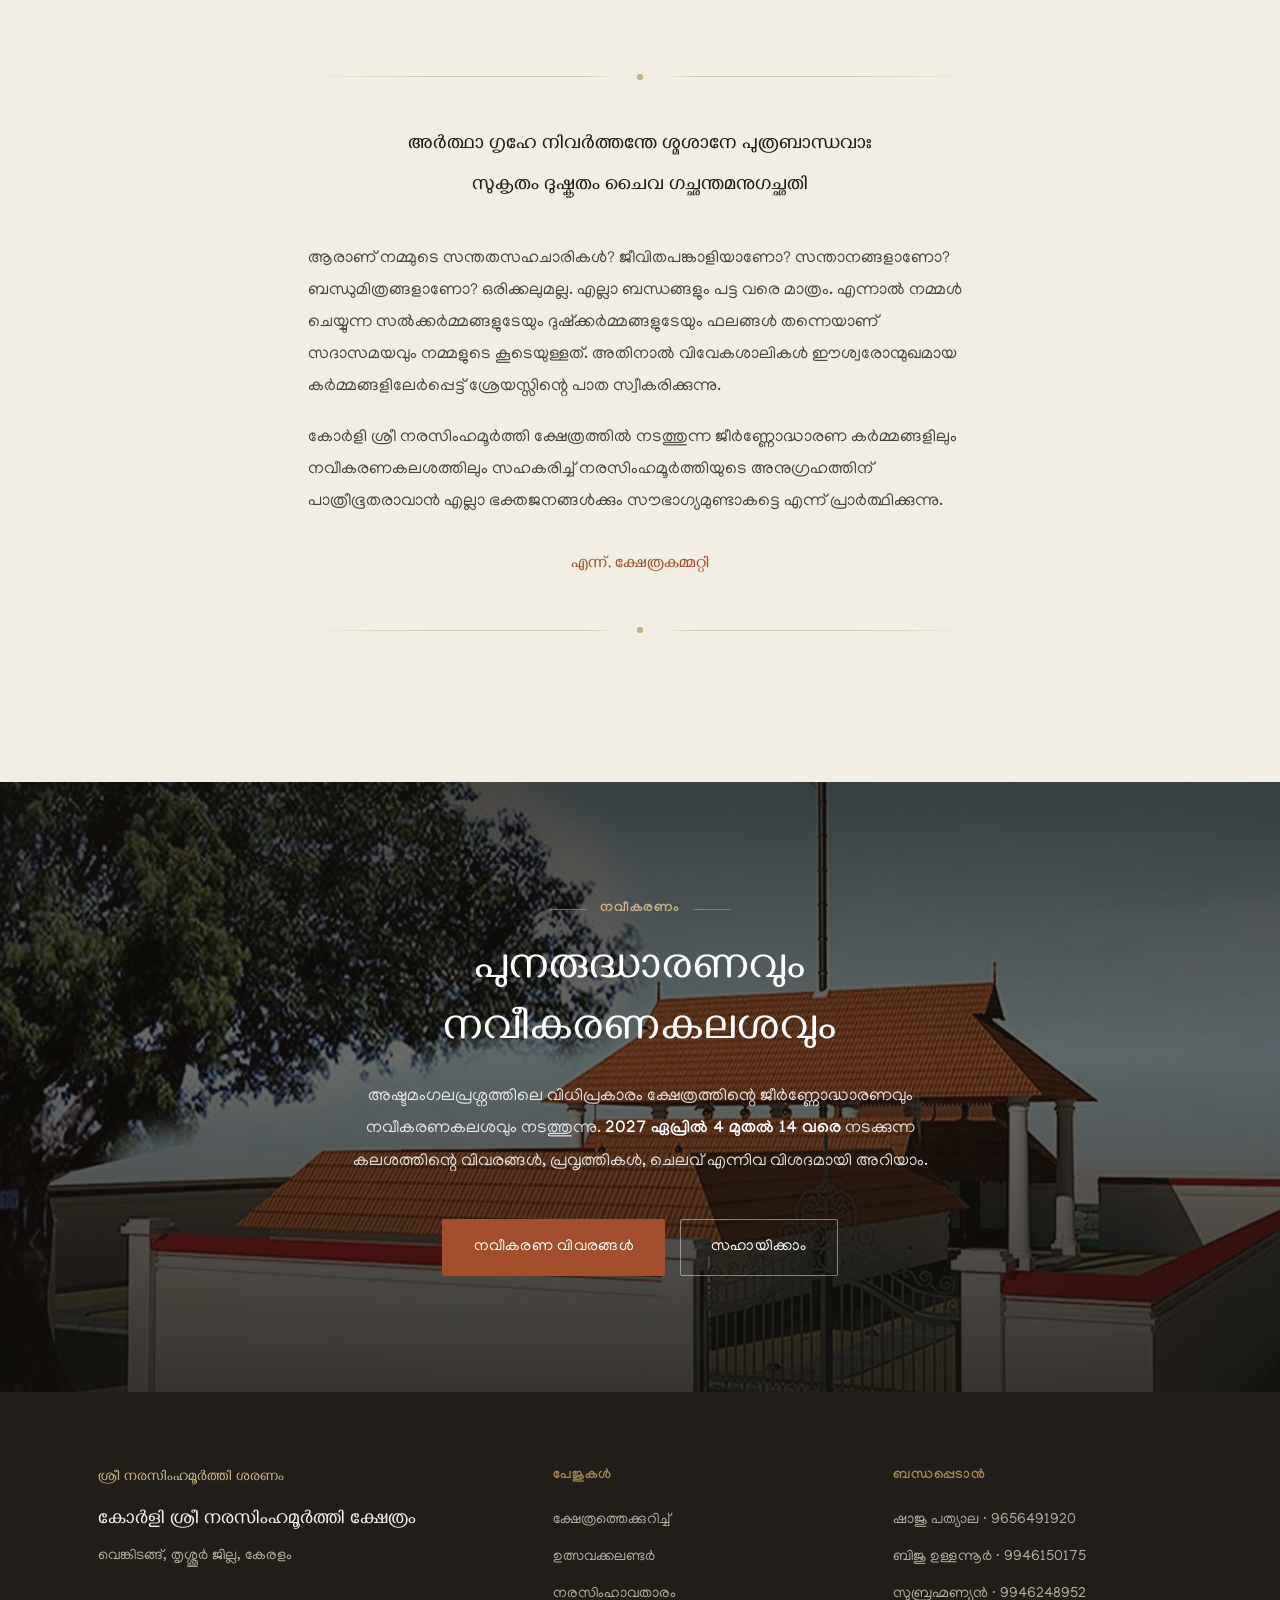
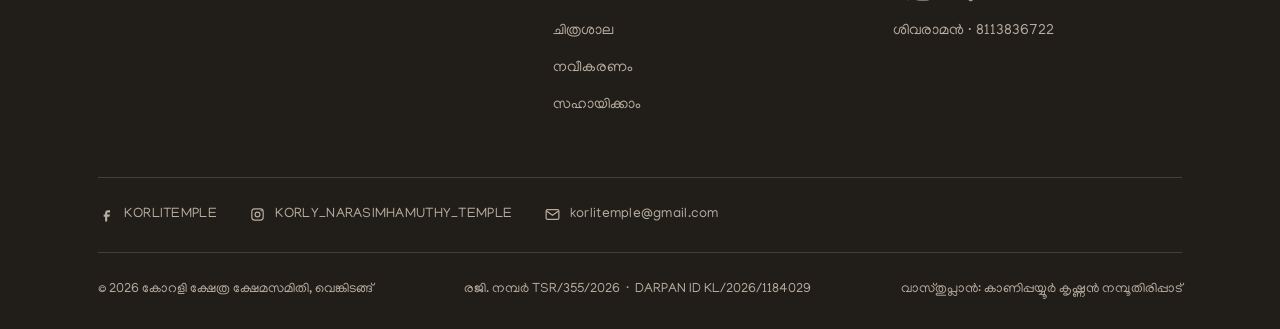
==== commit 35a04c80: "Move the language toggle out of the mobile drawer On phones the only way to switch language was to o" ====
--- a/Code/index.html
+++ b/Code/index.html
@@ -80,6 +80,25 @@
         <span lang="ml">സഹായിക്കാം</span><span lang="en">Contribute</span>
       </a>
     </nav>
+
+    <!-- mobile-only language toggle: lives in the header bar, not the drawer,
+         so it is reachable without opening the menu -->
+    <div class="langsw langsw--bar" role="group" aria-label="Language / ഭാഷ">
+      <button type="button" data-lang-set="ml">
+        <svg viewBox="0 0 24 24" width="15" height="15" aria-hidden="true">
+          <circle cx="12" cy="12" r="9" fill="none" stroke="currentColor" stroke-width="1.6"/>
+          <path d="M3 12h18M12 3c2.6 2.7 2.6 15.3 0 18M12 3c-2.6 2.7-2.6 15.3 0 18"
+                fill="none" stroke="currentColor" stroke-width="1.6"/>
+        </svg><span>മലയാളം</span>
+      </button>
+      <button type="button" data-lang-set="en">
+        <svg viewBox="0 0 24 24" width="15" height="15" aria-hidden="true">
+          <circle cx="12" cy="12" r="9" fill="none" stroke="currentColor" stroke-width="1.6"/>
+          <path d="M3 12h18M12 3c2.6 2.7 2.6 15.3 0 18M12 3c-2.6 2.7-2.6 15.3 0 18"
+                fill="none" stroke="currentColor" stroke-width="1.6"/>
+        </svg><span>English</span>
+      </button>
+    </div>
 
     <button class="burger" id="burger" aria-label="മെനു തുറക്കുക" aria-expanded="false" aria-controls="nav">
       <span></span><span></span><span></span>
--- a/Code/css/style.css
+++ b/Code/css/style.css
@@ -962,7 +962,8 @@
   }
   .nav__sub li:last-child a{ border-bottom:1px solid var(--line); }
   .nav__list a.nav__subtoggle{ display:flex; justify-content:space-between; }
-  .langsw{ order:-1; align-self:flex-start; margin-bottom:1.4rem; }
+  /* scoped to the drawer copy: .langsw--bar must keep its place in the header row */
+  .nav .langsw{ order:-1; align-self:flex-start; margin-bottom:1.4rem; }
   .hero{ min-height:92svh; padding-top:7rem; }
   .work,
   .works--compact .work{ grid-template-columns:auto 1fr; }
@@ -1093,3 +1094,36 @@
   .kramam__list li{ grid-template-columns:auto 1fr; gap:.6rem .9rem; }
   .qr__fig img{ width:min(100%,230px); }
 }
+
+/* ── mobile language toggle in the header bar ───────────────
+   Two switchers exist: the one inside .nav for desktop, and this
+   one in the header bar for mobile, so the language can be changed
+   without opening the drawer. Only ever one is displayed, and
+   applyLang() drives both. On mobile only the INACTIVE language
+   shows, making it a compact one-tap switch. */
+.langsw--bar{ display:none; }
+.langsw--bar button{ display:inline-flex; align-items:center; gap:.4rem; }
+.langsw--bar svg{ flex:0 0 auto; opacity:.85; }
+
+@media (max-width:860px){
+  .nav .langsw{ display:none; }
+  .langsw--bar{ display:flex; order:0; flex:0 0 auto; margin-left:auto; }
+  /* show only the language you are NOT in — one tap swaps */
+  .langsw--bar button.is-on{ display:none; }
+  .langsw--bar button{ padding:.46rem .85rem; font-size:.84rem; }
+  /* it sits above the open drawer, in the drawer's empty top padding,
+     so the language stays changeable while the menu is open */
+  .hdr.is-navopen .langsw--bar{ position:relative; z-index:2; }
+  .burger{ margin-left:.35rem; }
+}
+@media (max-width:400px){
+  /* no hard cap on the brand: .brand has min-width:0 and the name
+     ellipsises, so flex gives it whatever the toggle and burger leave */
+  .langsw--bar button{ padding:.42rem .7rem; font-size:.8rem; }
+  .langsw--bar svg{ width:13px; height:13px; }
+}
+/* the bar toggle is a primary control on mobile — give it more contrast
+   than the desktop switcher's muted grey (#7a7167 was ~4.3:1 on cream) */
+.hdr.is-stuck .langsw--bar button,
+.hdr--solid .langsw--bar button,
+.hdr.is-navopen .langsw--bar button{ color:var(--ink-2); }
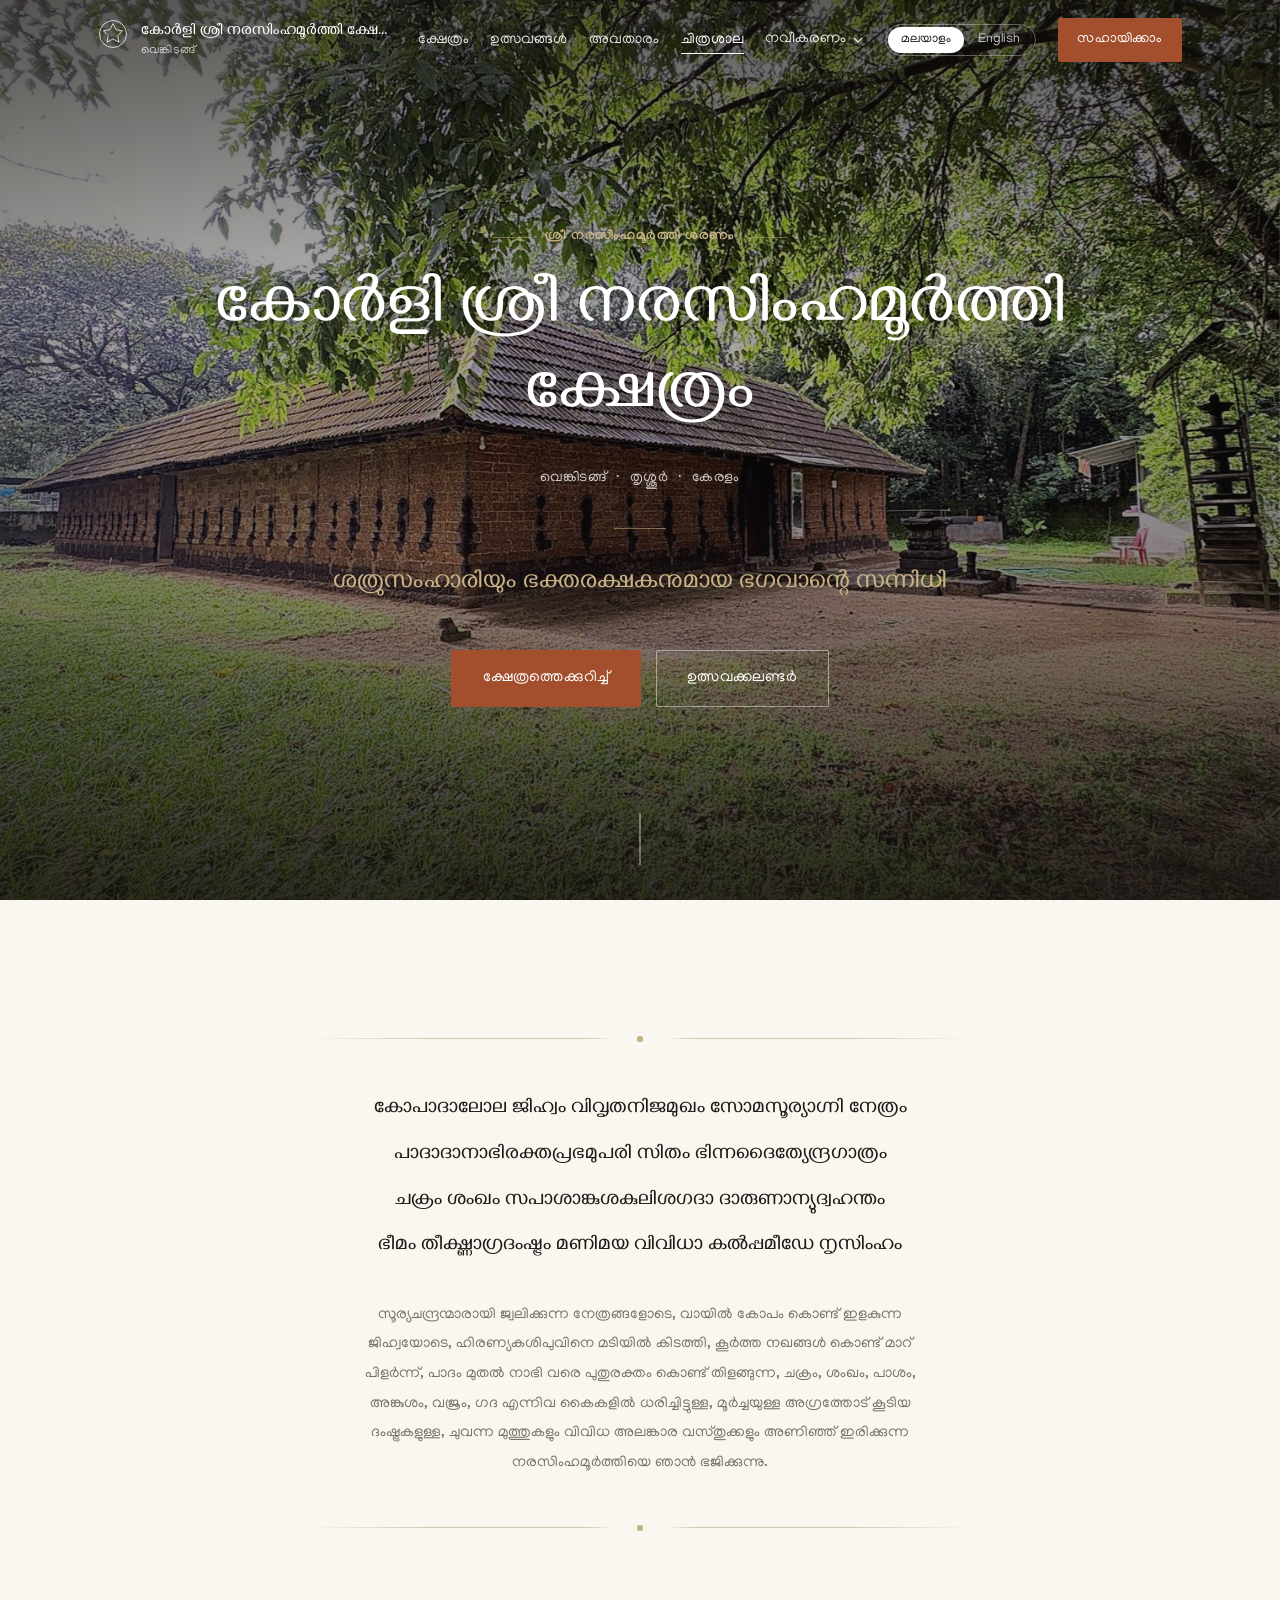
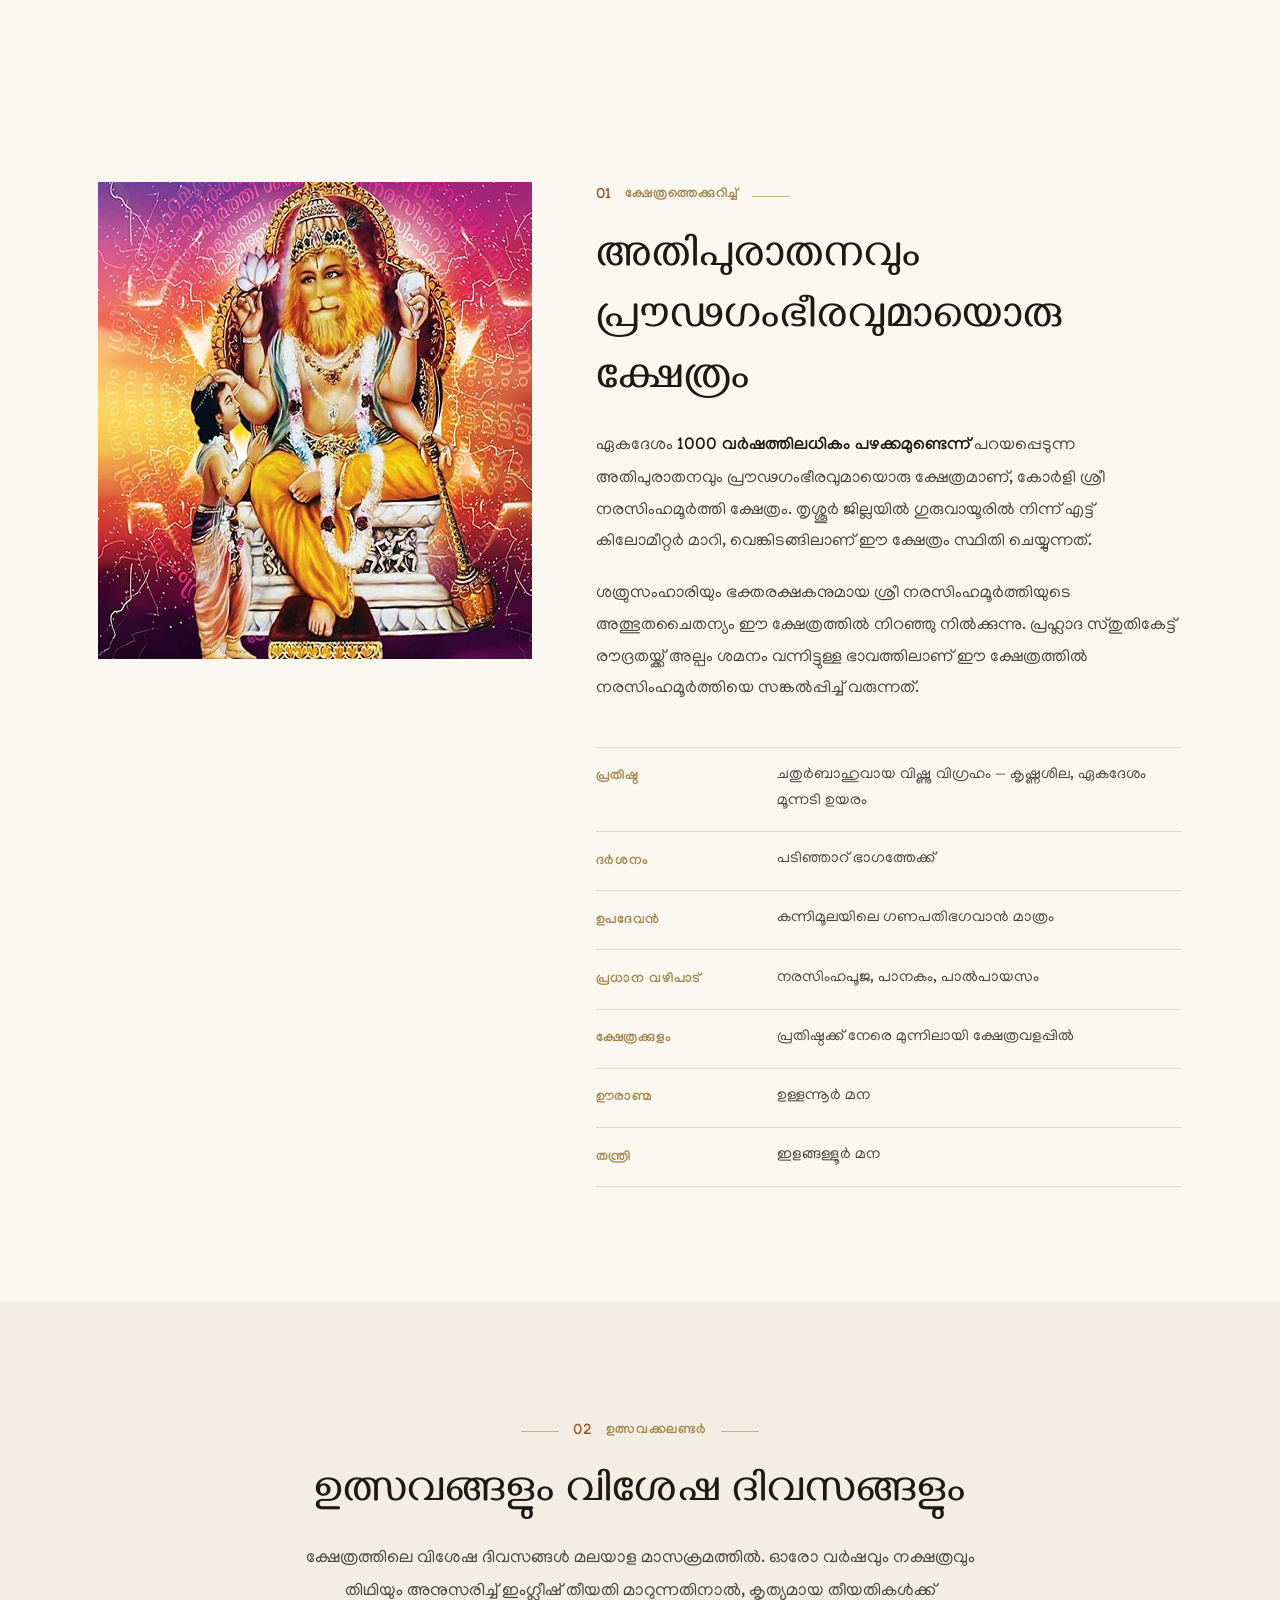
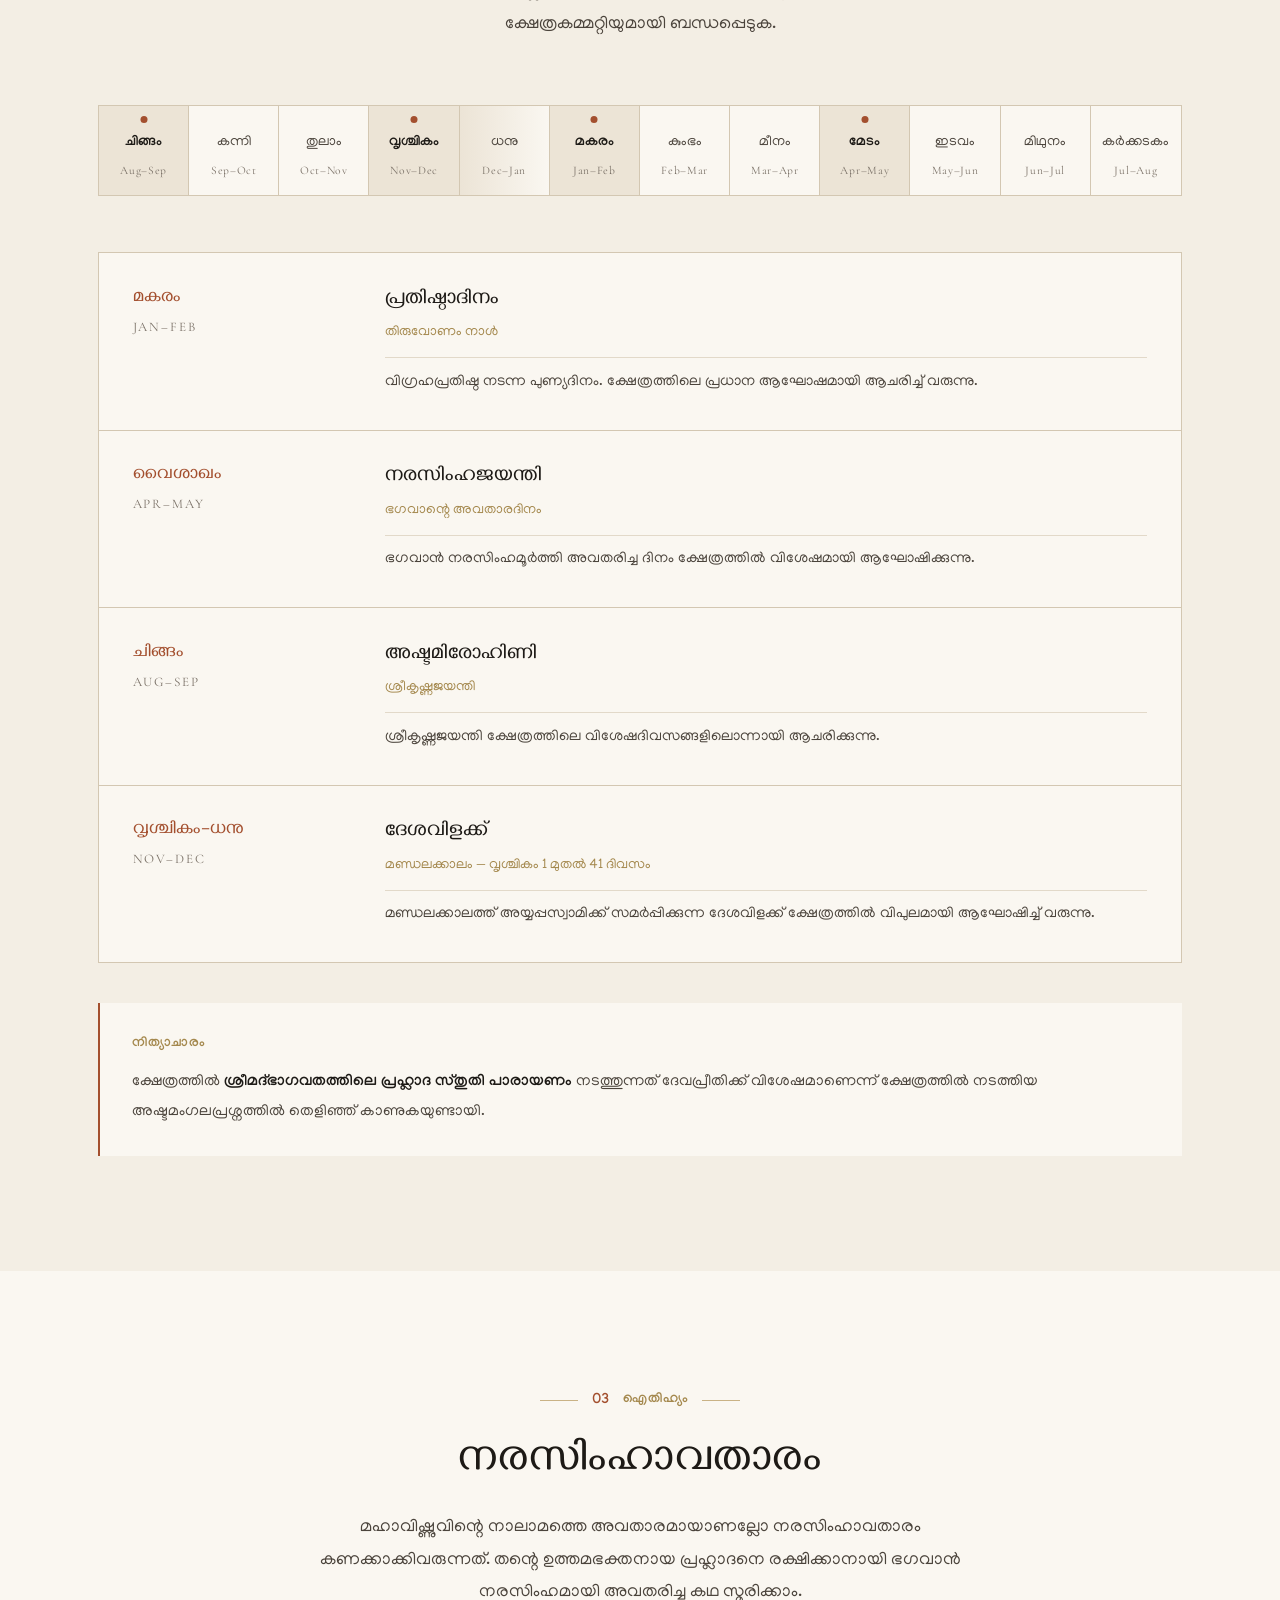
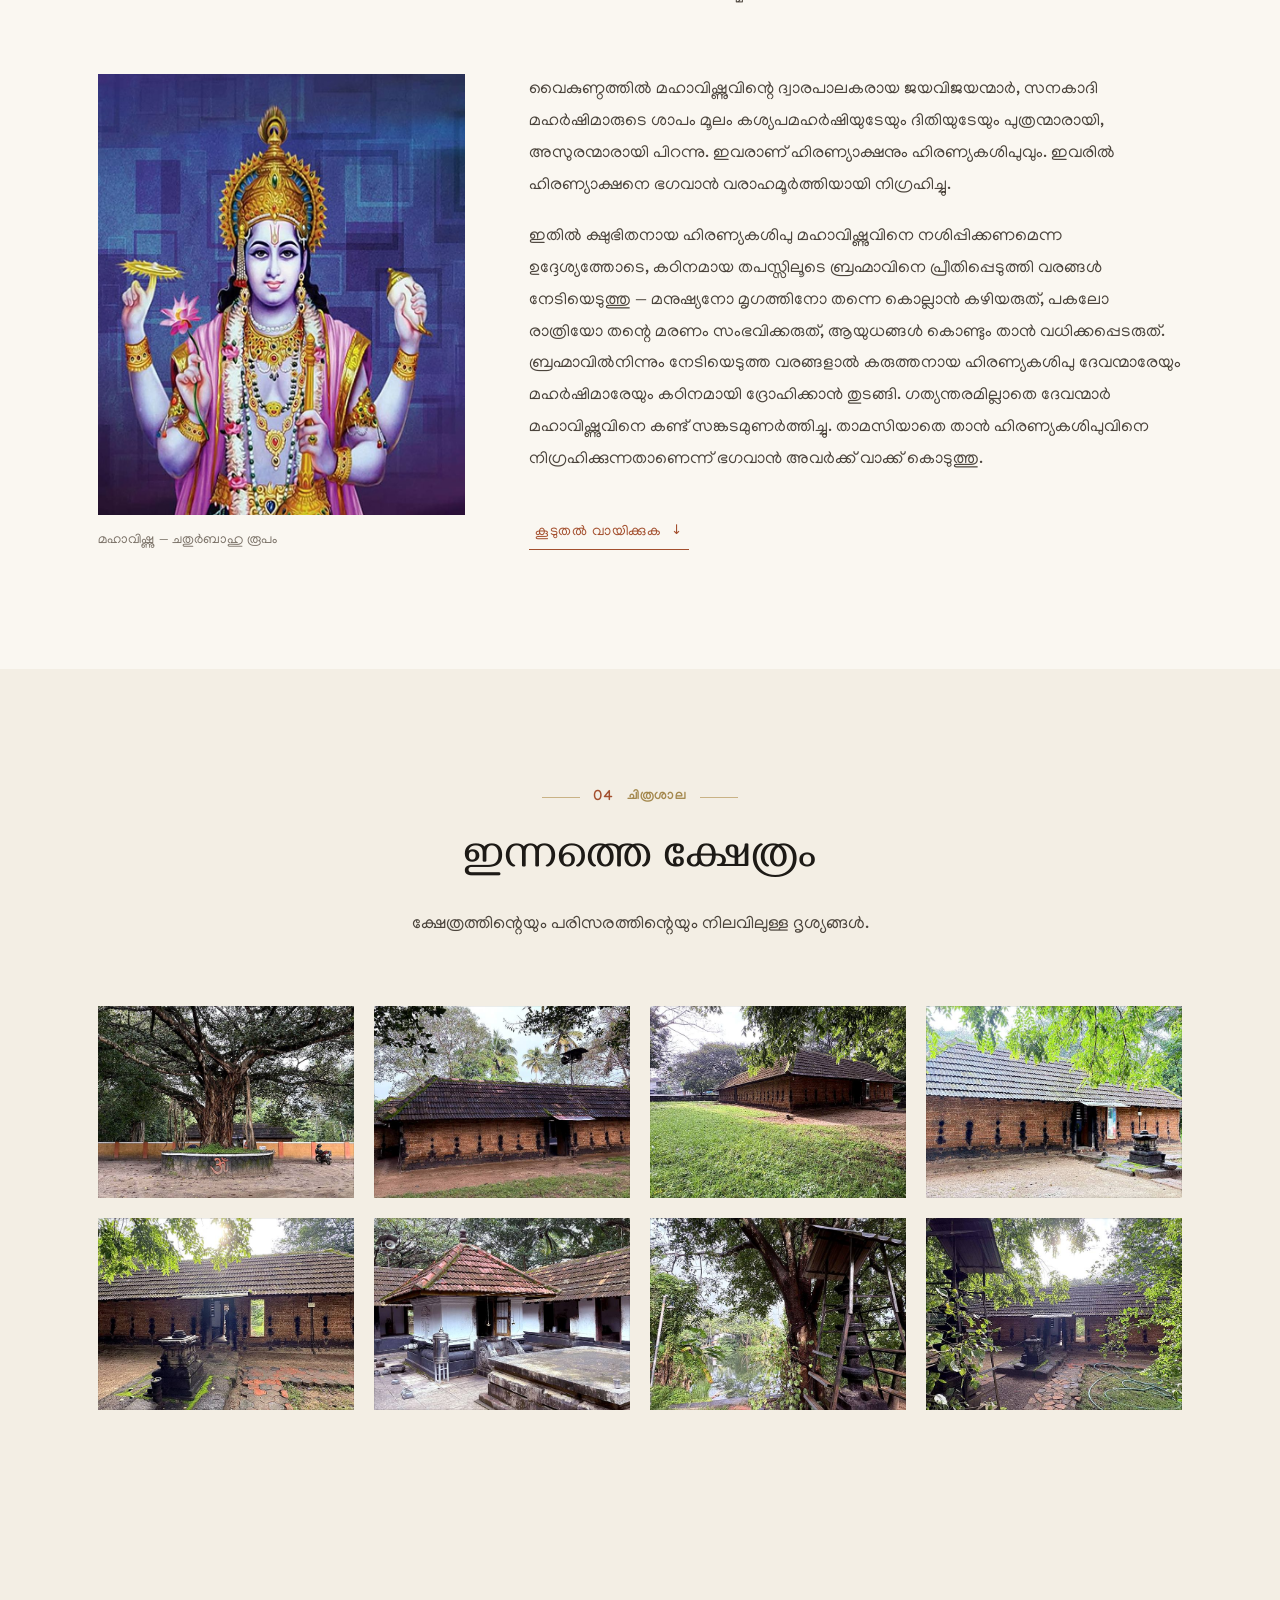
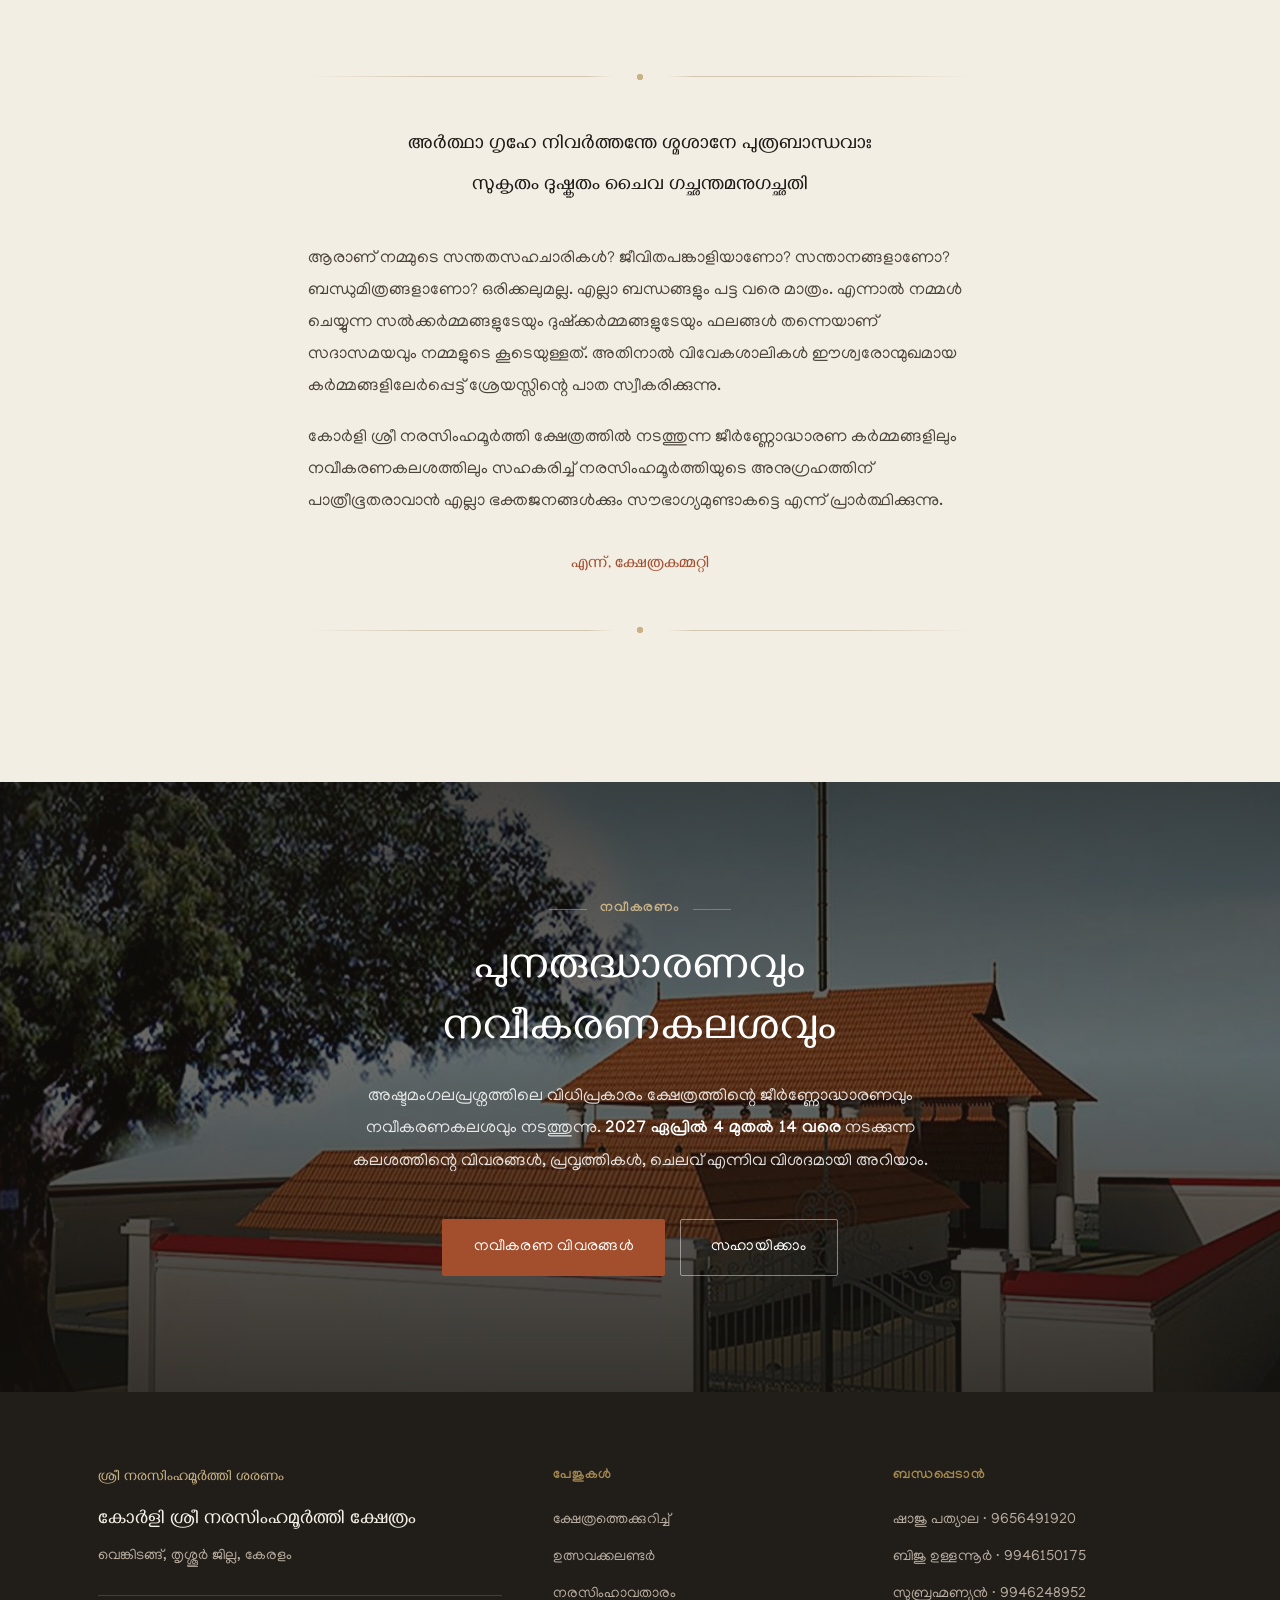
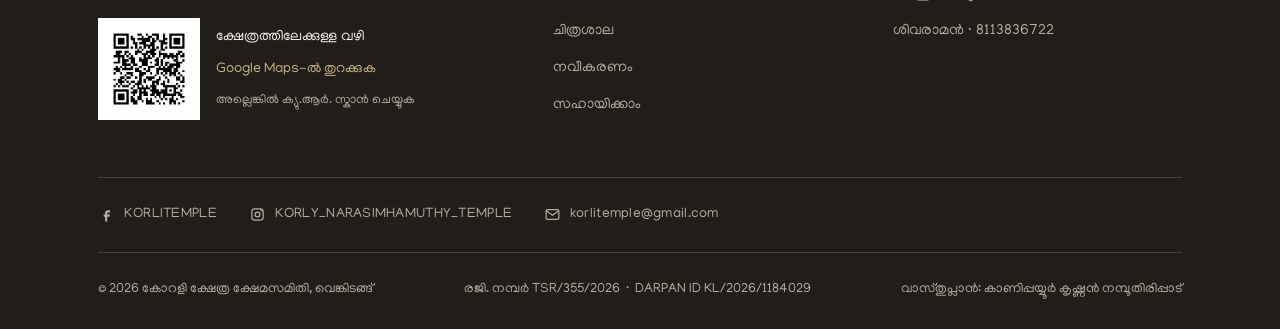
==== commit 93e2c1bf: "Add directions QR, and the committee's wording corrections Adds a Google Maps QR to the footer of bo" ====
--- a/Code/index.html
+++ b/Code/index.html
@@ -612,6 +612,22 @@
         <p class="ftr__om"><span lang="ml">ശ്രീ നരസിംഹമൂർത്തി ശരണം</span><span lang="en">We seek refuge in Lord Sri Narasimha Murthy</span></p>
         <p class="ftr__name"><span lang="ml">കോർളി ശ്രീ നരസിംഹമൂർത്തി ക്ഷേത്രം</span><span lang="en">Korli Sri Narasimhamurthy Temple</span></p>
         <p class="ftr__addr"><span lang="ml">വെങ്കിടങ്ങ്, തൃശ്ശൂർ ജില്ല, കേരളം</span><span lang="en">Venkitangu, Thrissur District, Kerala</span></p>
+
+        <div class="ftr__map">
+          <a class="ftr__map__qr" href="https://maps.app.goo.gl/9kECha48SZWpYSva8"
+             target="_blank" rel="noopener"
+             aria-label="Google Maps — ക്ഷേത്രത്തിലേക്കുള്ള വഴി">
+            <img src="assets/img/qr-map.png" width="410" height="410" loading="lazy"
+                 alt="ക്ഷേത്രത്തിലേക്കുള്ള വഴി കാണിക്കുന്ന ക്യു.ആർ. കോഡ്">
+          </a>
+          <div class="ftr__map__txt">
+            <p><span lang="ml">ക്ഷേത്രത്തിലേക്കുള്ള വഴി</span><span lang="en">Directions to the temple</span></p>
+            <a href="https://maps.app.goo.gl/9kECha48SZWpYSva8" target="_blank" rel="noopener">
+              <span lang="ml">Google Maps-ൽ തുറക്കുക</span><span lang="en">Open in Google Maps</span>
+            </a>
+            <span class="ftr__map__hint"><span lang="ml">അല്ലെങ്കിൽ ക്യു.ആർ. സ്കാൻ ചെയ്യുക</span><span lang="en">or scan the QR code</span></span>
+          </div>
+        </div>
       </div>
       <nav class="ftr__nav" aria-label="ഫുട്ടർ മെനു">
         <p class="ftr__h"><span lang="ml">പേജുകൾ</span><span lang="en">Pages</span></p>
--- a/Code/css/style.css
+++ b/Code/css/style.css
@@ -1127,3 +1127,28 @@
 .hdr.is-stuck .langsw--bar button,
 .hdr--solid .langsw--bar button,
 .hdr.is-navopen .langsw--bar button{ color:var(--ink-2); }
+
+/* ── footer: directions QR ──────────────────────────────────── */
+.ftr__map{
+  display:flex; align-items:center; gap:1rem;
+  margin-top:1.5rem; padding-top:1.4rem; border-top:1px solid var(--line-dark);
+}
+.ftr__map__qr{
+  flex:0 0 auto; display:block; background:#fff; padding:6px;
+  border:1px solid var(--line-dark); line-height:0;
+  transition:border-color .25s var(--ease);
+}
+.ftr__map__qr:hover{ border-color:var(--gold-soft); }
+.ftr__map__qr img{ width:88px; height:88px; }
+.ftr__map__txt{ min-width:0; }
+.ftr__map__txt p{ color:var(--on-dark); font-size:.92rem; margin-bottom:.3rem; }
+.ftr__map__txt > a{
+  display:inline-block; font-size:.88rem; color:var(--gold-soft);
+  border-bottom:1px solid transparent; transition:border-color .25s;
+}
+.ftr__map__txt > a:hover{ border-bottom-color:var(--gold-soft); }
+.ftr__map__hint{ display:block; margin-top:.35rem; font-size:.8rem; color:var(--on-dark-2); }
+
+@media (max-width:560px){
+  .ftr__map__qr img{ width:76px; height:76px; }
+}
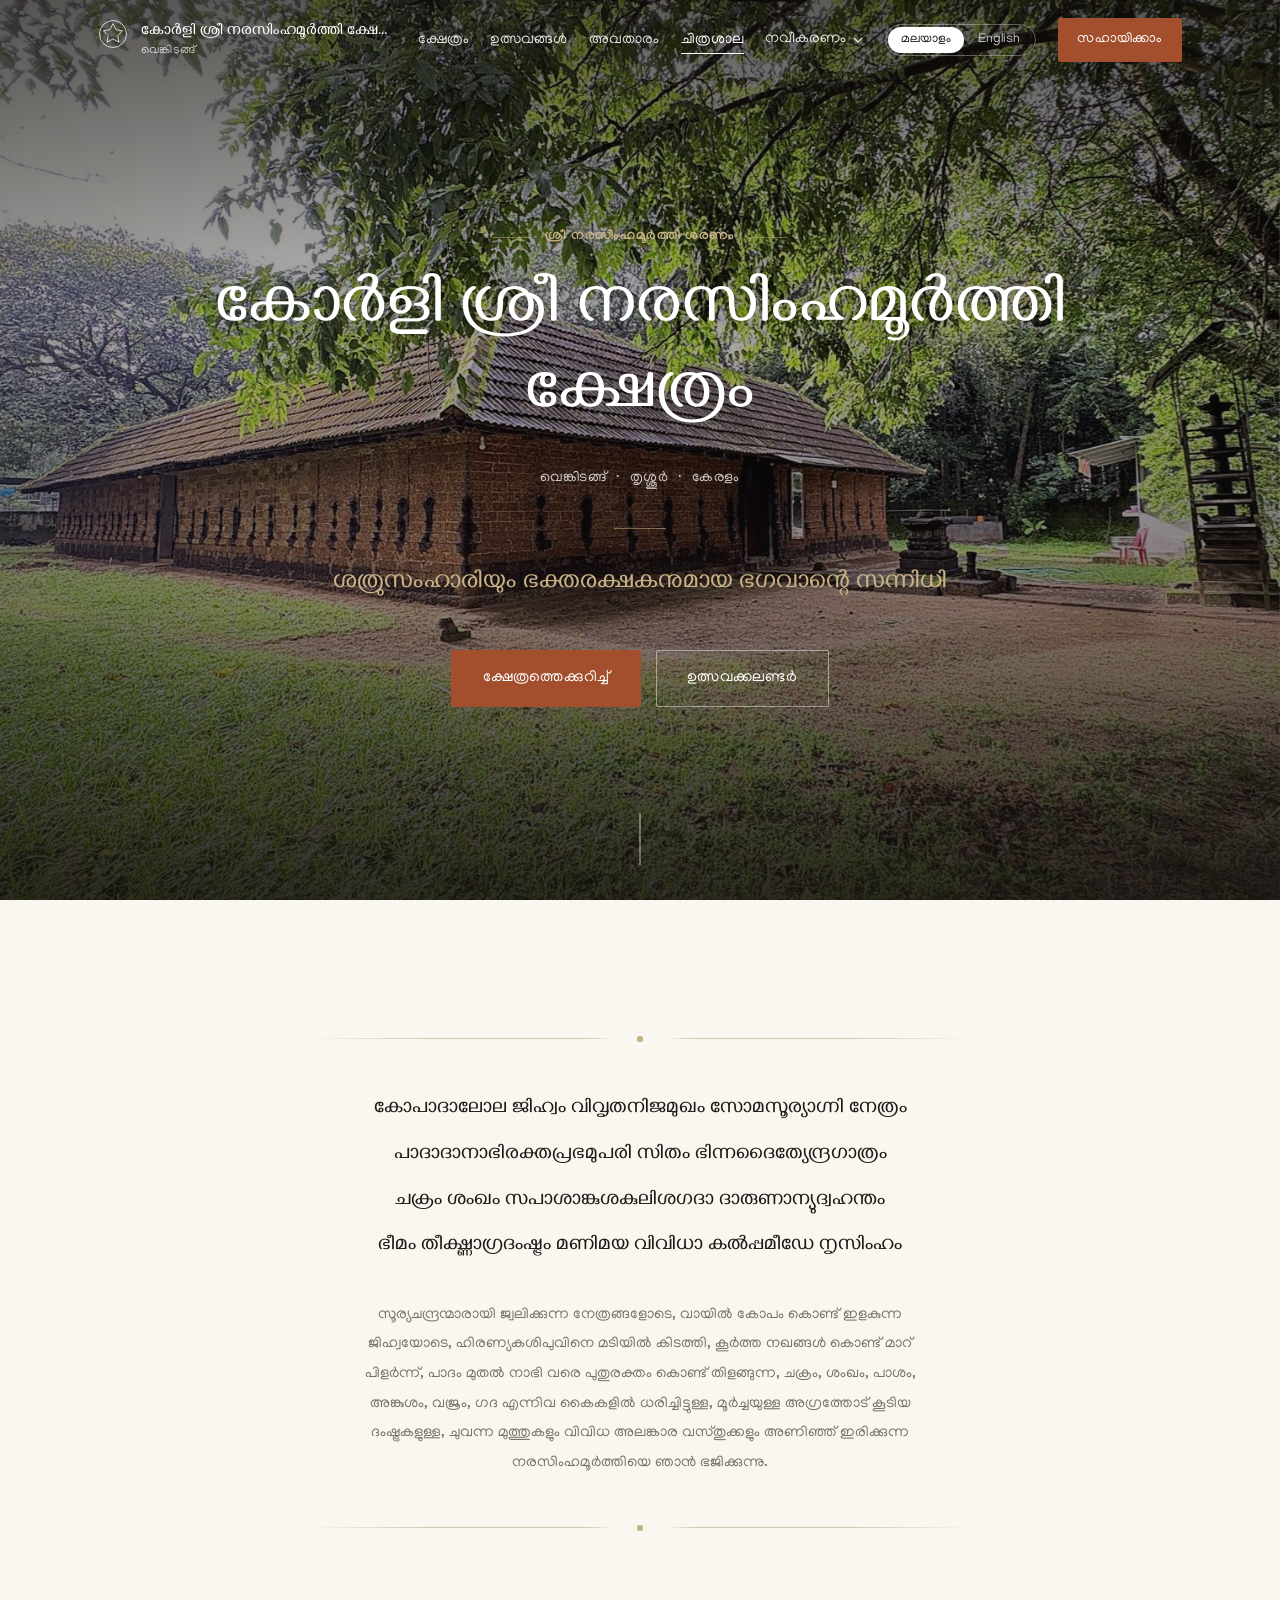
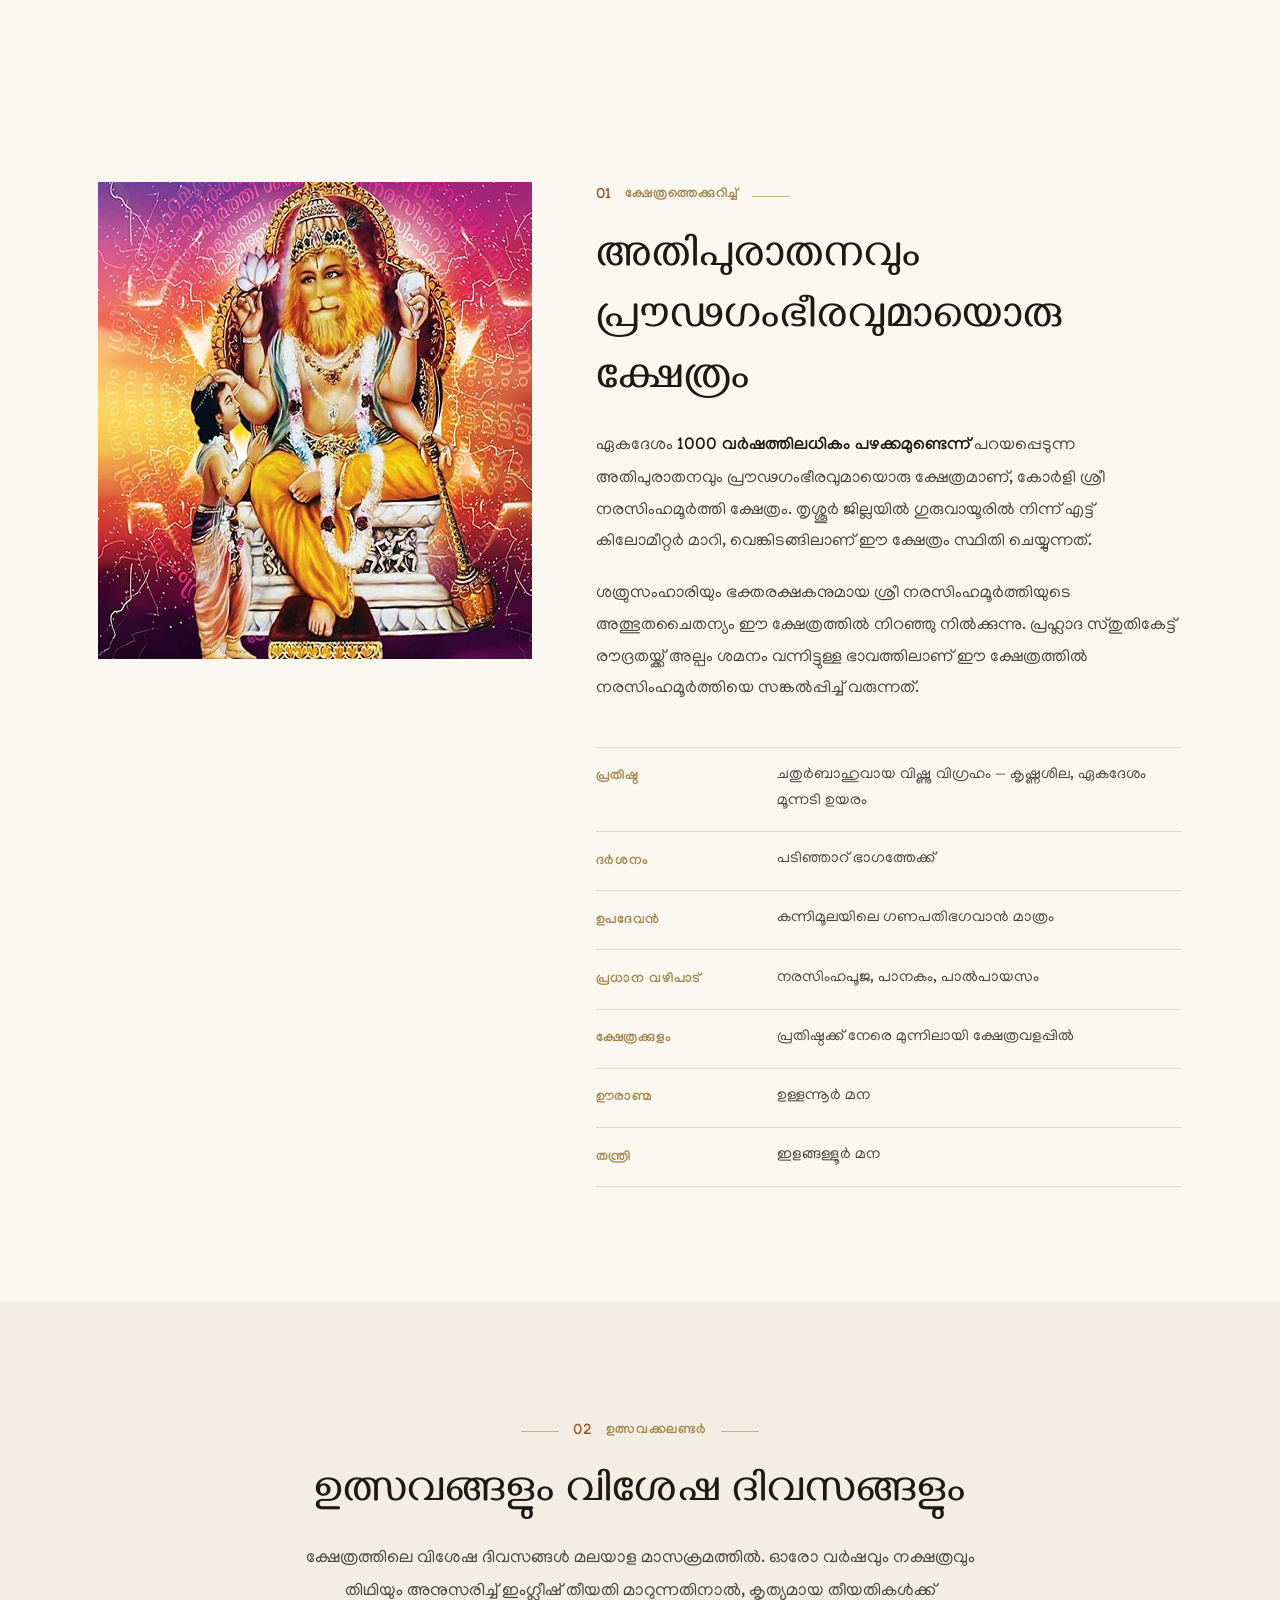
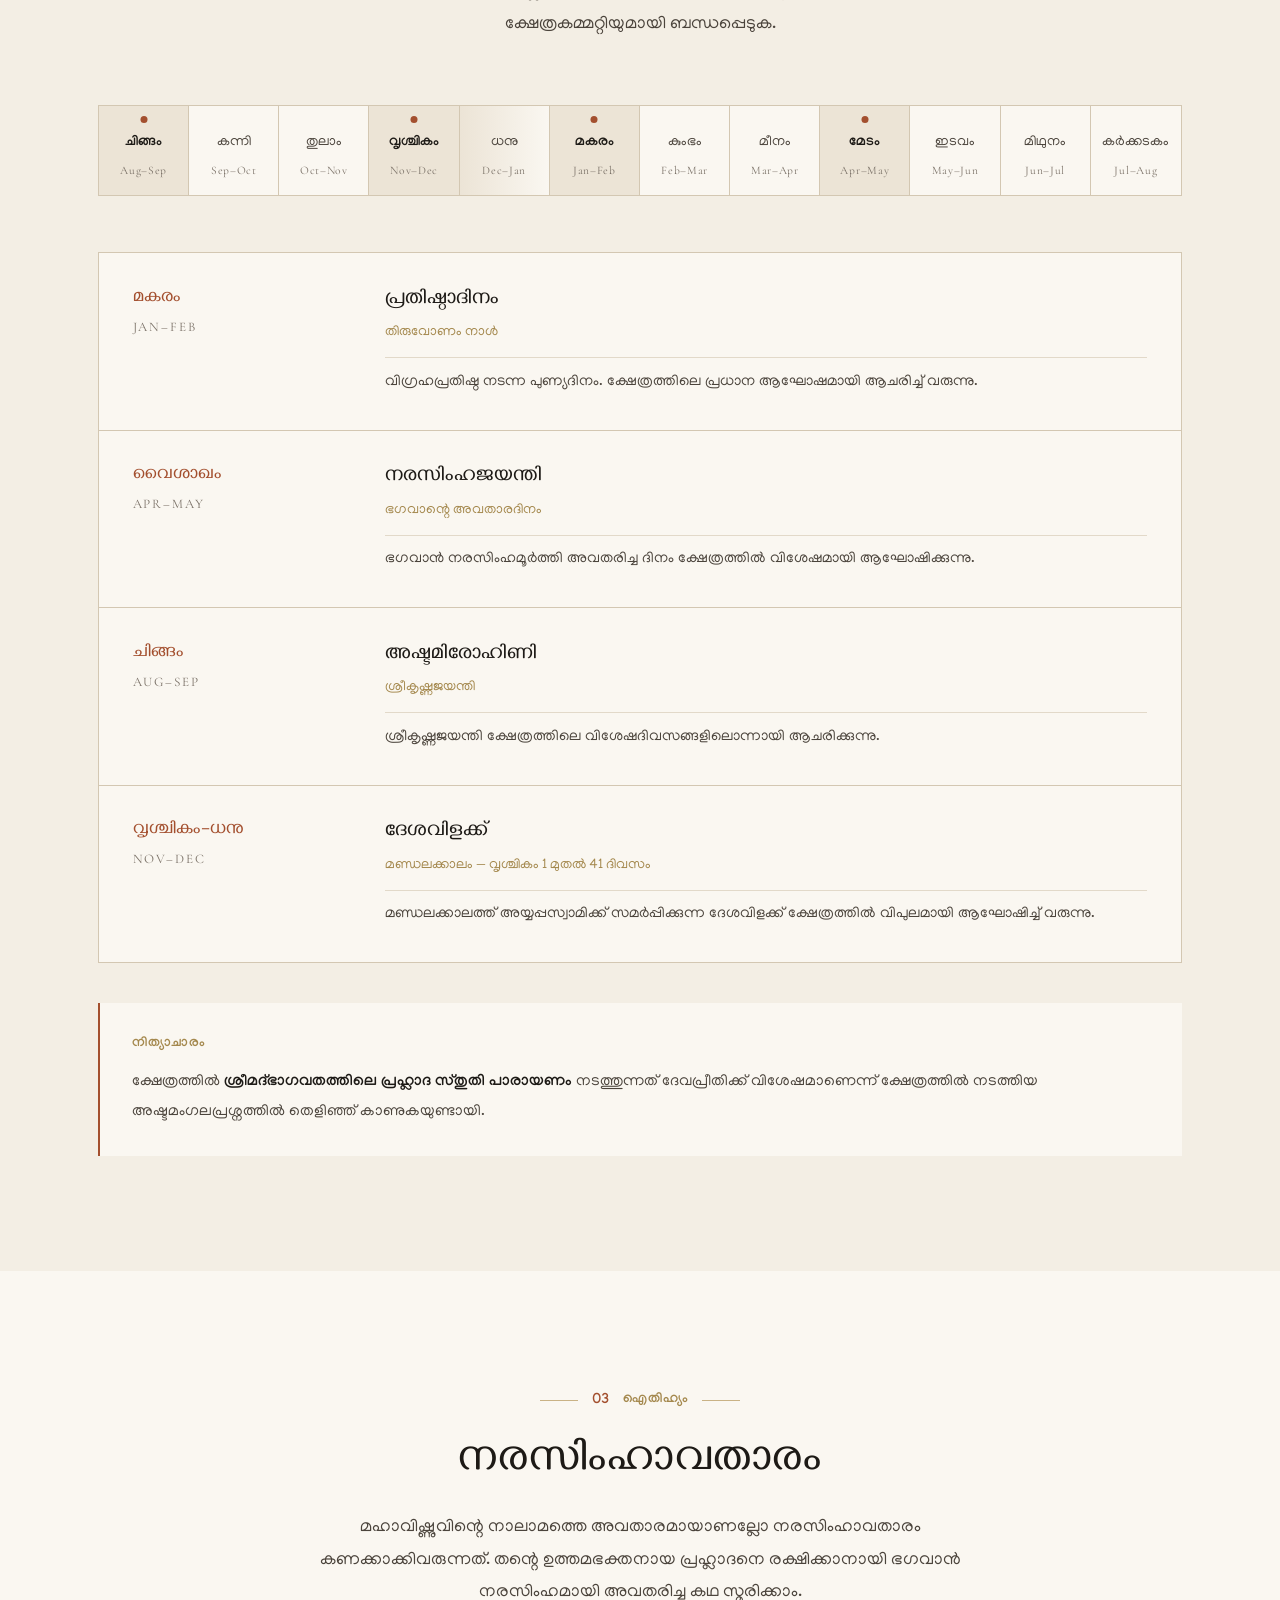
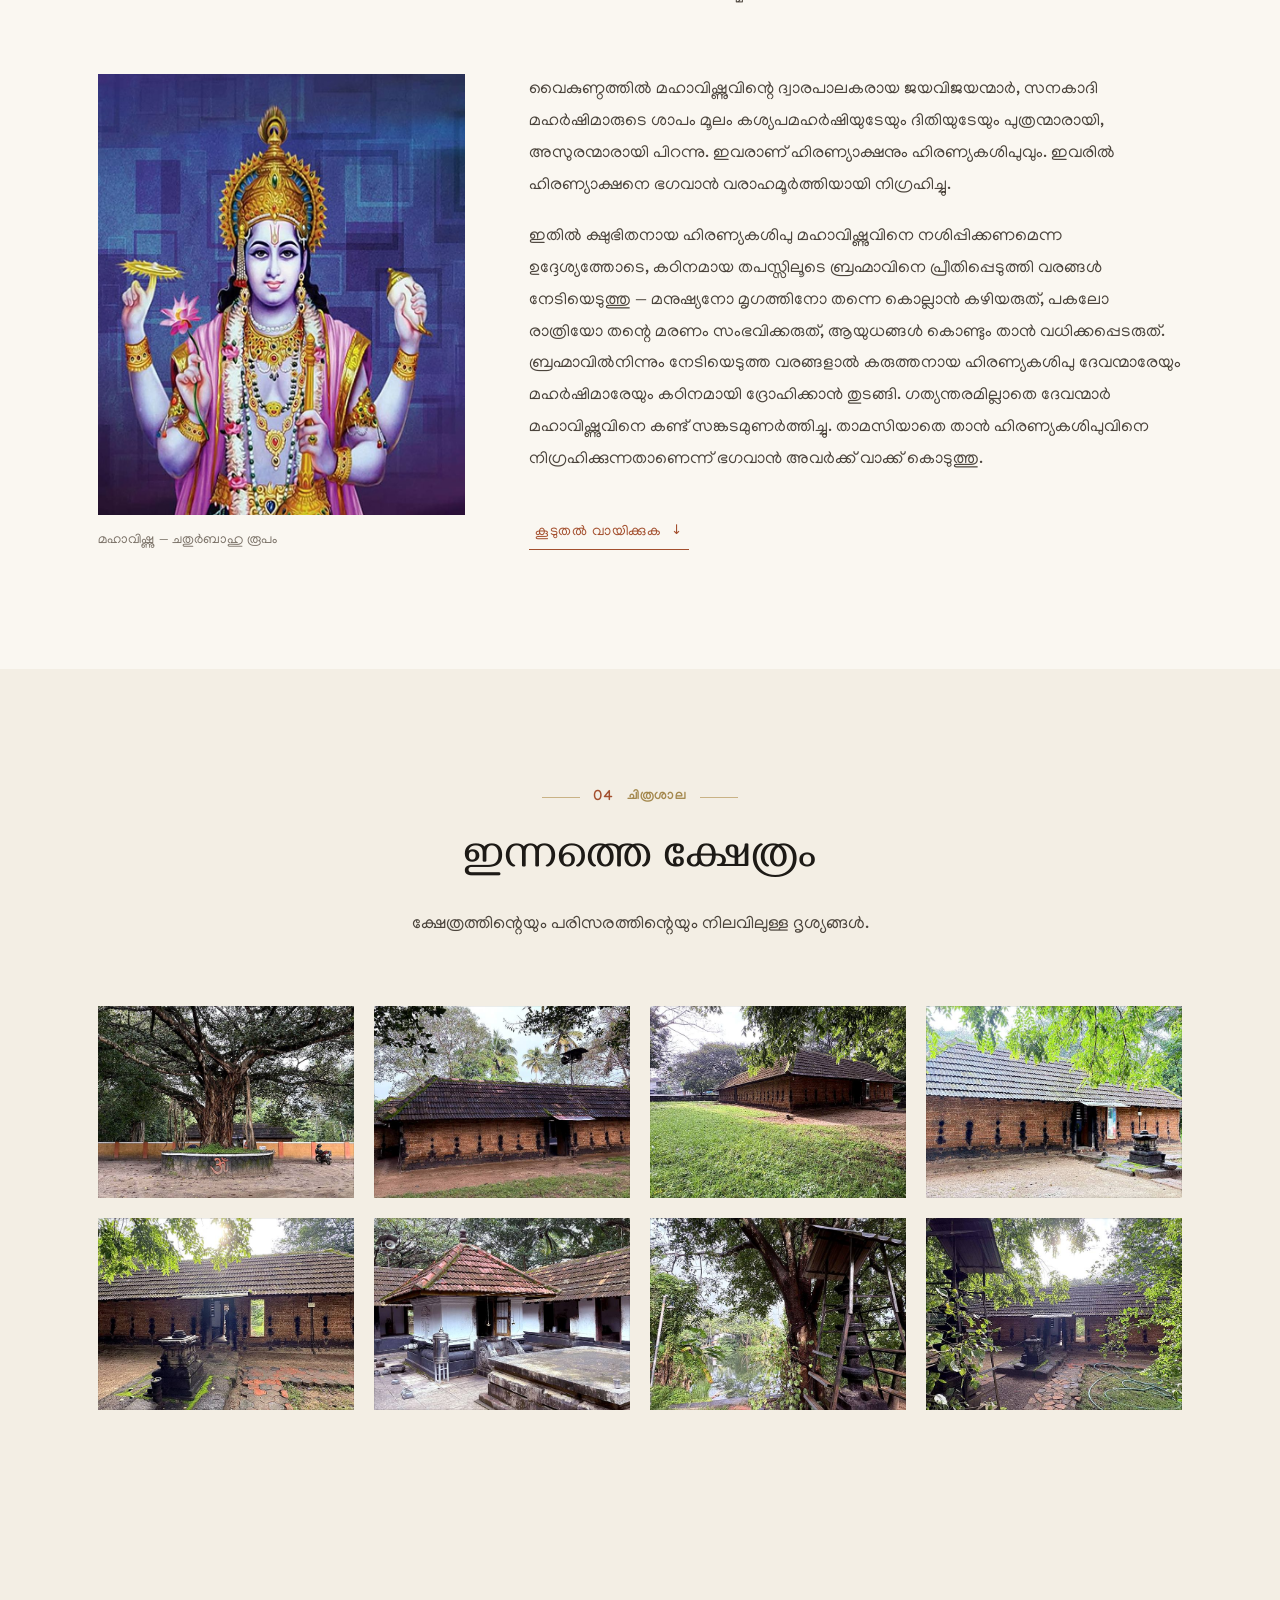
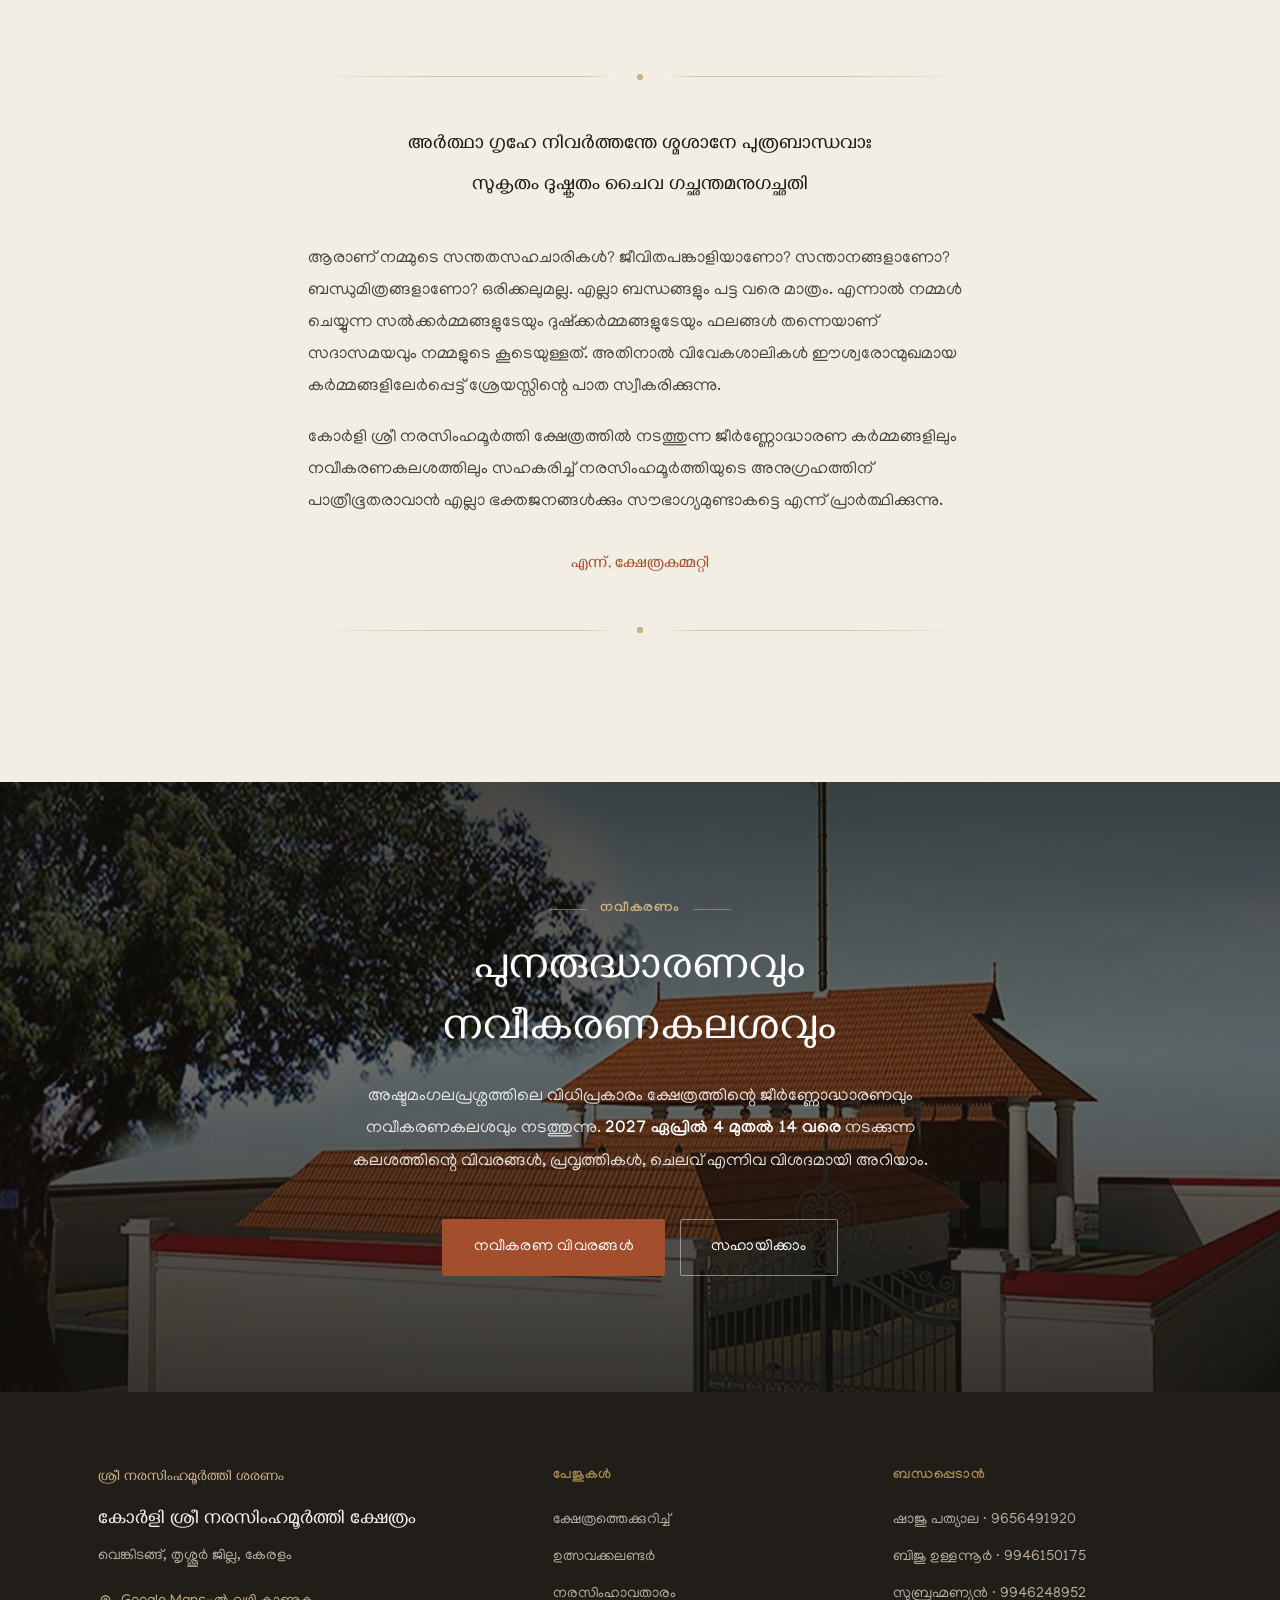
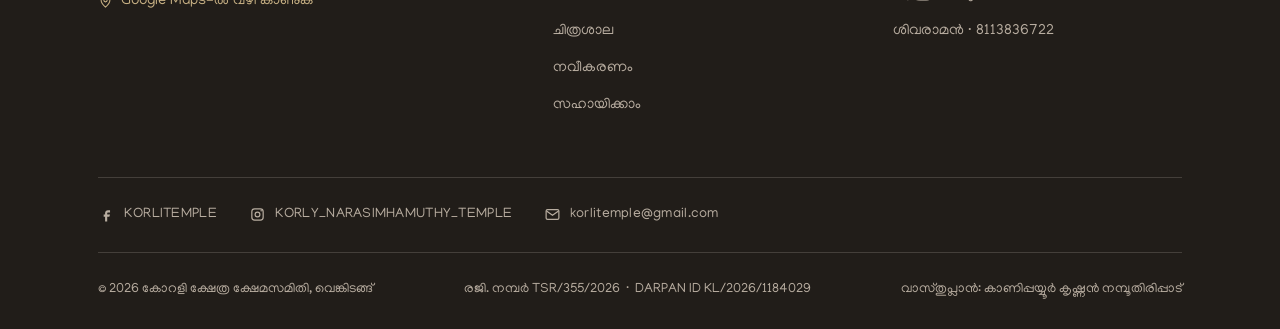
==== commit cfc1c91f: "Move the directions QR into the bank details section The QR card beside the bank details now carries" ====
--- a/Code/index.html
+++ b/Code/index.html
@@ -612,22 +612,11 @@
         <p class="ftr__om"><span lang="ml">ശ്രീ നരസിംഹമൂർത്തി ശരണം</span><span lang="en">We seek refuge in Lord Sri Narasimha Murthy</span></p>
         <p class="ftr__name"><span lang="ml">കോർളി ശ്രീ നരസിംഹമൂർത്തി ക്ഷേത്രം</span><span lang="en">Korli Sri Narasimhamurthy Temple</span></p>
         <p class="ftr__addr"><span lang="ml">വെങ്കിടങ്ങ്, തൃശ്ശൂർ ജില്ല, കേരളം</span><span lang="en">Venkitangu, Thrissur District, Kerala</span></p>
-
-        <div class="ftr__map">
-          <a class="ftr__map__qr" href="https://maps.app.goo.gl/9kECha48SZWpYSva8"
-             target="_blank" rel="noopener"
-             aria-label="Google Maps — ക്ഷേത്രത്തിലേക്കുള്ള വഴി">
-            <img src="assets/img/qr-map.png" width="410" height="410" loading="lazy"
-                 alt="ക്ഷേത്രത്തിലേക്കുള്ള വഴി കാണിക്കുന്ന ക്യു.ആർ. കോഡ്">
+        <p class="ftr__dir">
+          <a href="https://maps.app.goo.gl/9kECha48SZWpYSva8" target="_blank" rel="noopener">
+            <svg viewBox="0 0 24 24" width="15" height="15" aria-hidden="true"><path d="M12 21s7-6.1 7-11a7 7 0 1 0-14 0c0 4.9 7 11 7 11z" fill="none" stroke="currentColor" stroke-width="1.7"/><circle cx="12" cy="10" r="2.6" fill="none" stroke="currentColor" stroke-width="1.7"/></svg><span lang="ml">Google Maps-ൽ വഴി കാണുക</span><span lang="en">Get directions on Google Maps</span>
           </a>
-          <div class="ftr__map__txt">
-            <p><span lang="ml">ക്ഷേത്രത്തിലേക്കുള്ള വഴി</span><span lang="en">Directions to the temple</span></p>
-            <a href="https://maps.app.goo.gl/9kECha48SZWpYSva8" target="_blank" rel="noopener">
-              <span lang="ml">Google Maps-ൽ തുറക്കുക</span><span lang="en">Open in Google Maps</span>
-            </a>
-            <span class="ftr__map__hint"><span lang="ml">അല്ലെങ്കിൽ ക്യു.ആർ. സ്കാൻ ചെയ്യുക</span><span lang="en">or scan the QR code</span></span>
-          </div>
-        </div>
+        </p>
       </div>
       <nav class="ftr__nav" aria-label="ഫുട്ടർ മെനു">
         <p class="ftr__h"><span lang="ml">പേജുകൾ</span><span lang="en">Pages</span></p>
--- a/Code/css/style.css
+++ b/Code/css/style.css
@@ -1128,27 +1128,28 @@
 .hdr--solid .langsw--bar button,
 .hdr.is-navopen .langsw--bar button{ color:var(--ink-2); }
 
-/* ── footer: directions QR ──────────────────────────────────── */
-.ftr__map{
-  display:flex; align-items:center; gap:1rem;
-  margin-top:1.5rem; padding-top:1.4rem; border-top:1px solid var(--line-dark);
-}
-.ftr__map__qr{
-  flex:0 0 auto; display:block; background:#fff; padding:6px;
-  border:1px solid var(--line-dark); line-height:0;
-  transition:border-color .25s var(--ease);
-}
-.ftr__map__qr:hover{ border-color:var(--gold-soft); }
-.ftr__map__qr img{ width:88px; height:88px; }
-.ftr__map__txt{ min-width:0; }
-.ftr__map__txt p{ color:var(--on-dark); font-size:.92rem; margin-bottom:.3rem; }
-.ftr__map__txt > a{
-  display:inline-block; font-size:.88rem; color:var(--gold-soft);
+/* ── footer: directions link ────────────────────────────────── */
+.ftr__dir{ margin-top:1.1rem; }
+.ftr__dir a{
+  display:inline-flex; align-items:center; gap:.5rem;
+  font-size:.9rem; color:var(--gold-soft);
+  border-bottom:1px solid transparent; transition:border-color .25s, color .25s;
+}
+.ftr__dir a:hover{ color:var(--on-dark); border-bottom-color:currentColor; }
+.ftr__dir svg{ flex:0 0 auto; }
+
+/* ── two codes in one card ──────────────────────────────────── */
+.qr__cap{
+  font-size:.88rem; color:var(--ink-2); text-align:center; margin-bottom:.9rem;
+}
+.qr__fig + .qr__fig{
+  margin-top:1.8rem; padding-top:1.6rem; border-top:1px solid var(--line);
+}
+.qr__fig--map img{ width:min(100%,170px); }
+.qr__fig--map a{ display:block; line-height:0; }
+.qr__link{
+  font-size:.88rem; color:var(--laterite);
   border-bottom:1px solid transparent; transition:border-color .25s;
 }
-.ftr__map__txt > a:hover{ border-bottom-color:var(--gold-soft); }
-.ftr__map__hint{ display:block; margin-top:.35rem; font-size:.8rem; color:var(--on-dark-2); }
-
-@media (max-width:560px){
-  .ftr__map__qr img{ width:76px; height:76px; }
-}
+.qr__link:hover{ border-bottom-color:currentColor; }
+.qr__fig .qr__note{ margin-top:.75rem; }
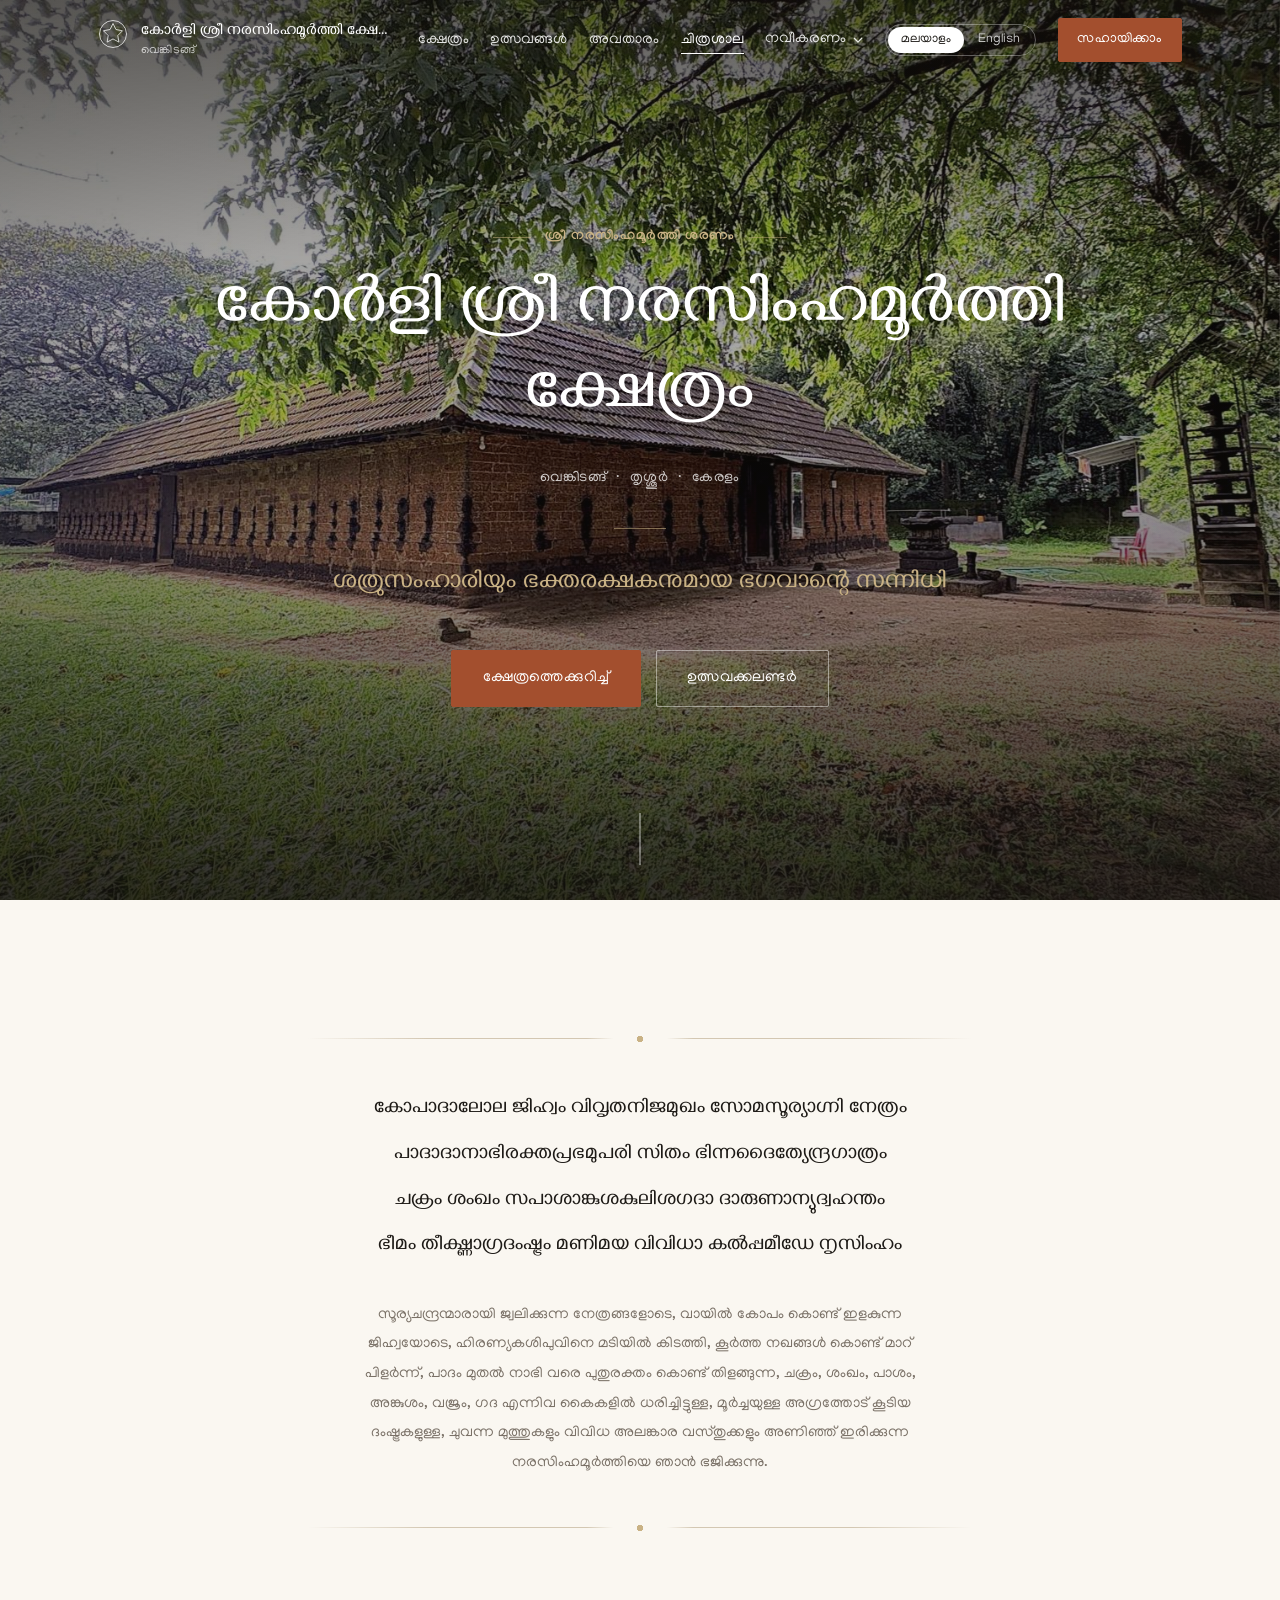
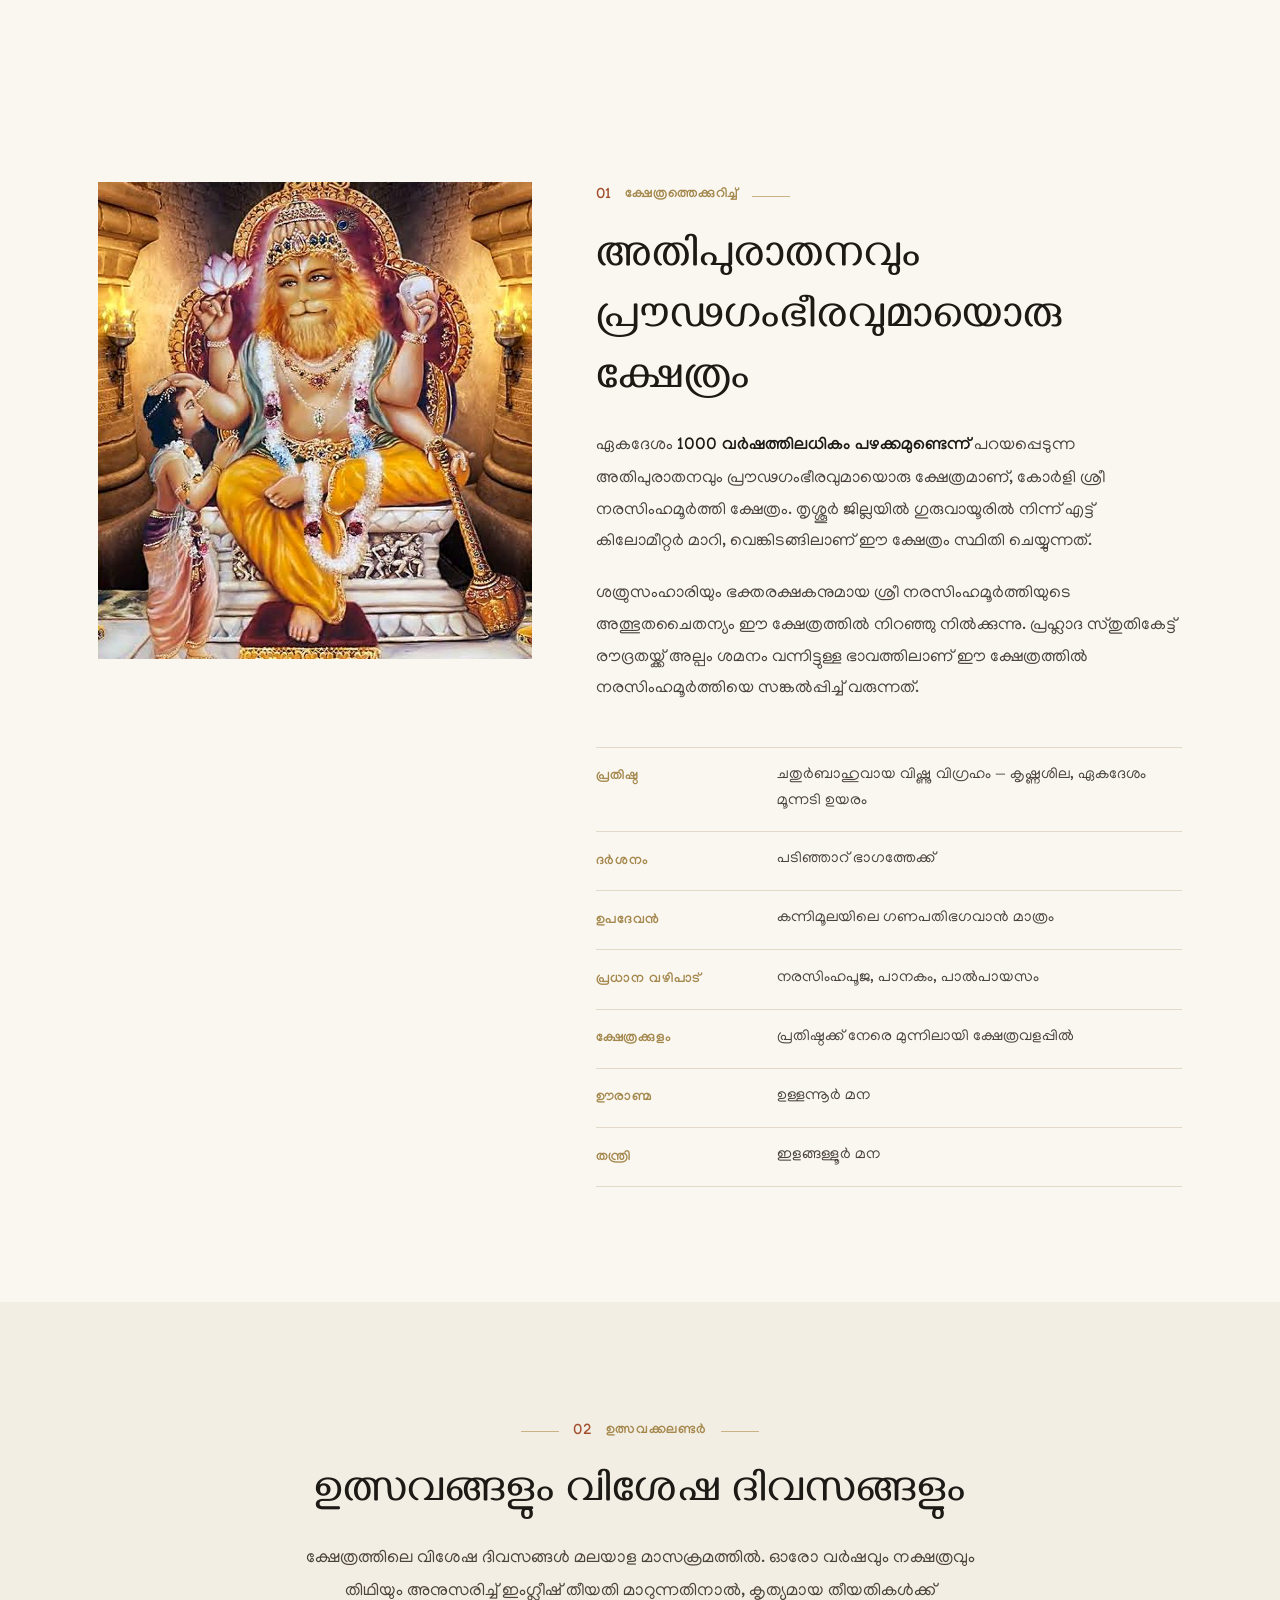
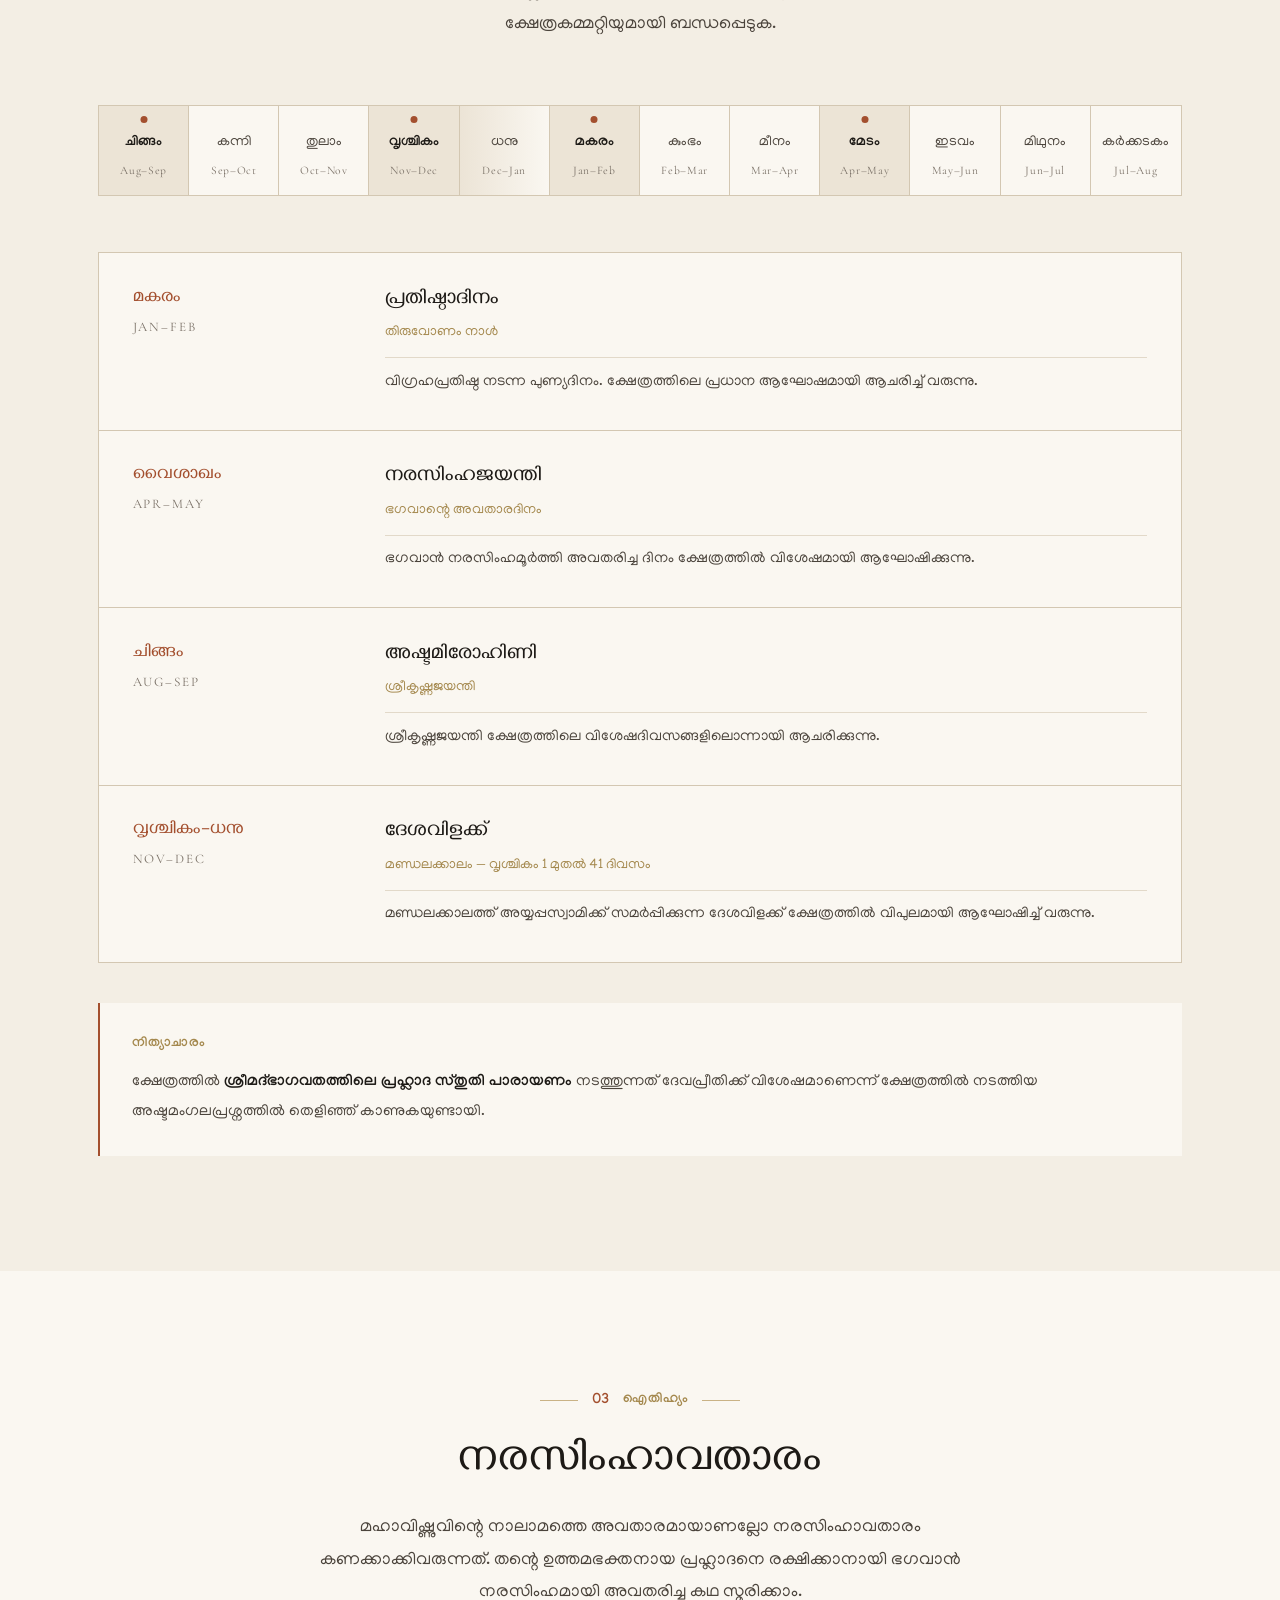
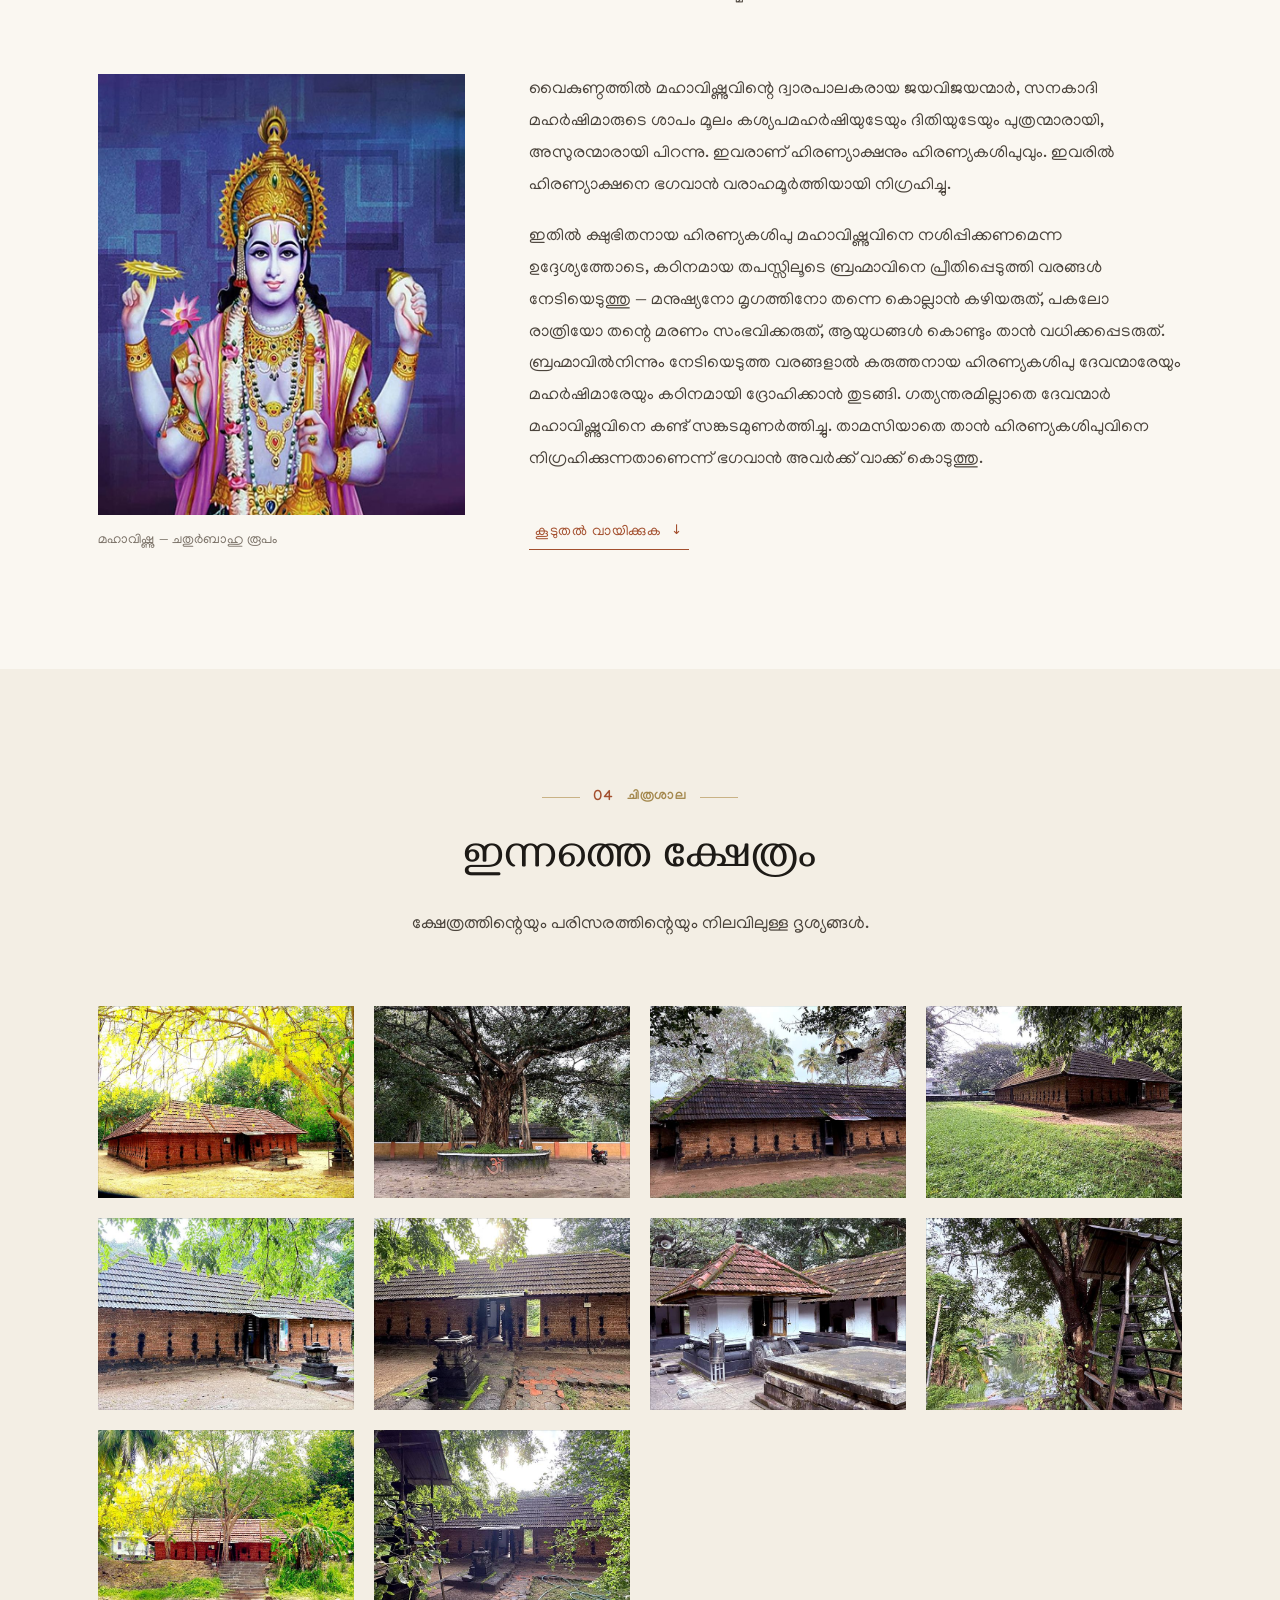
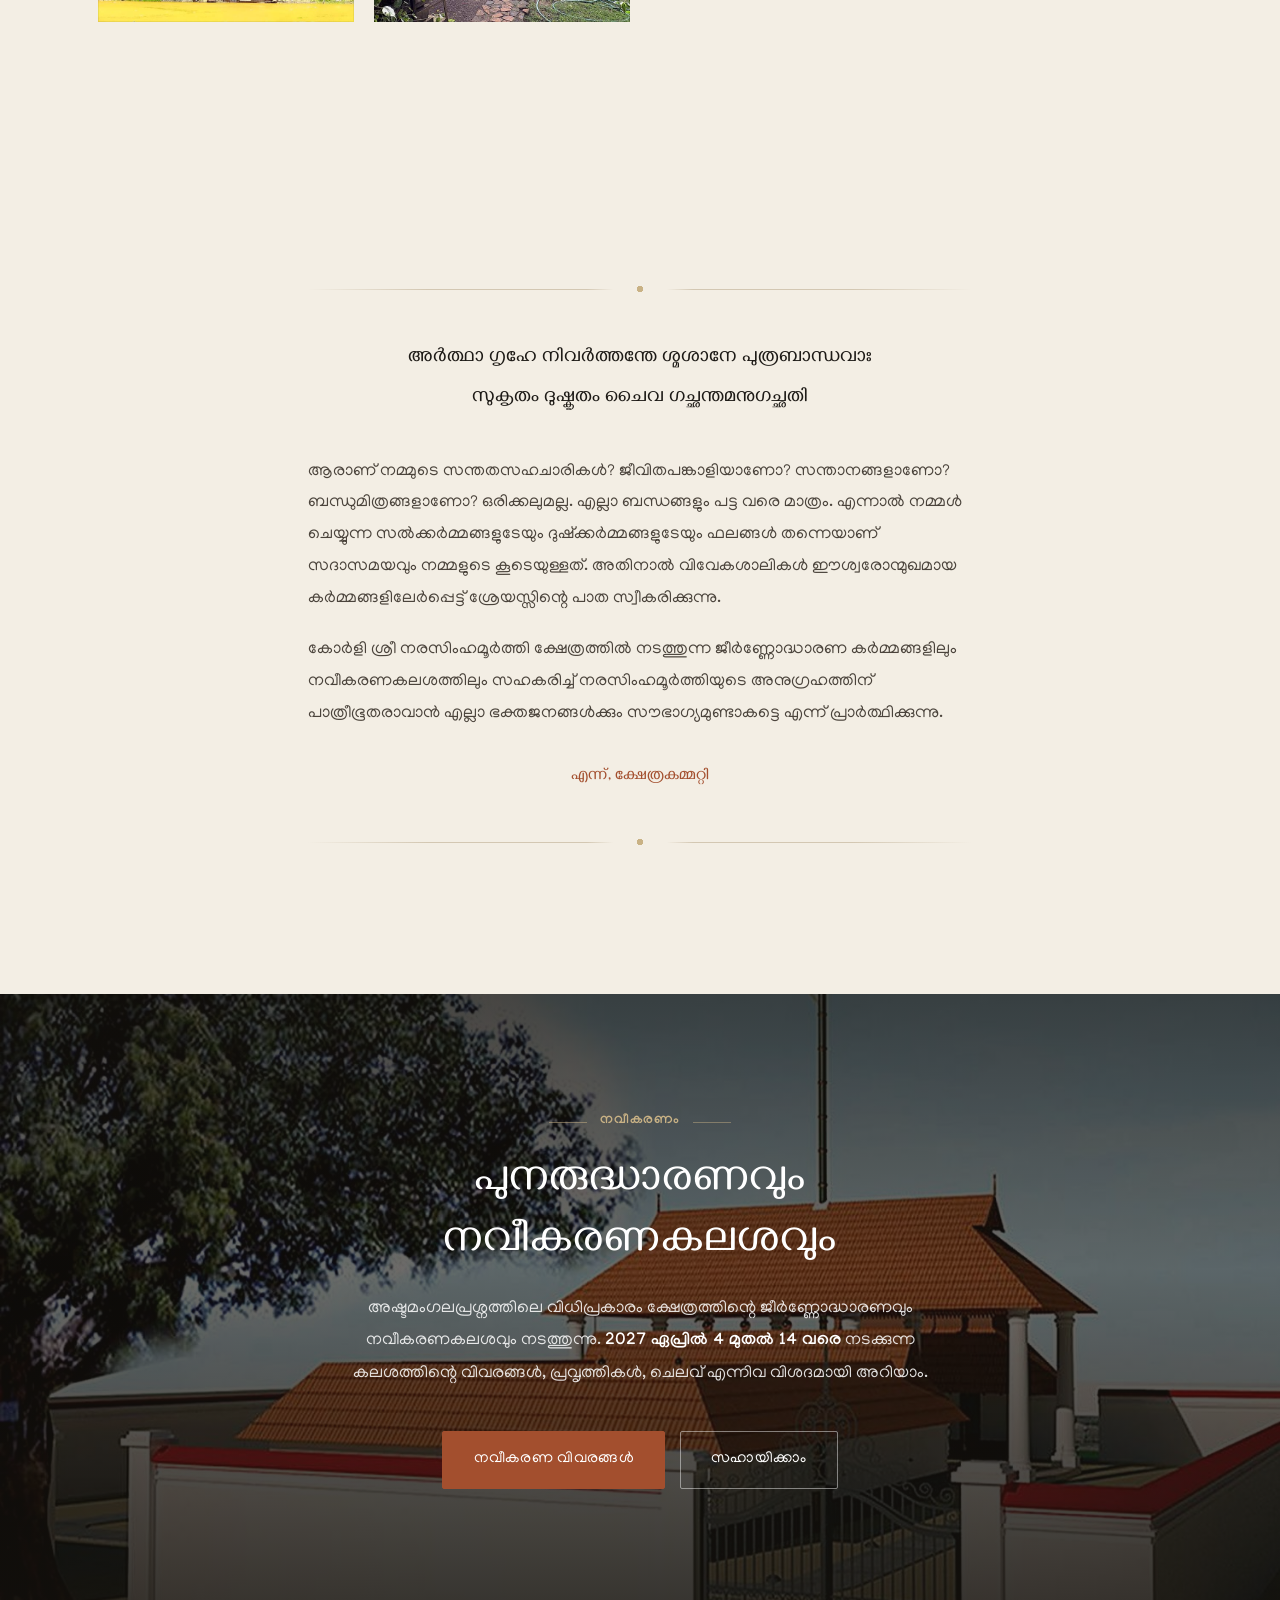
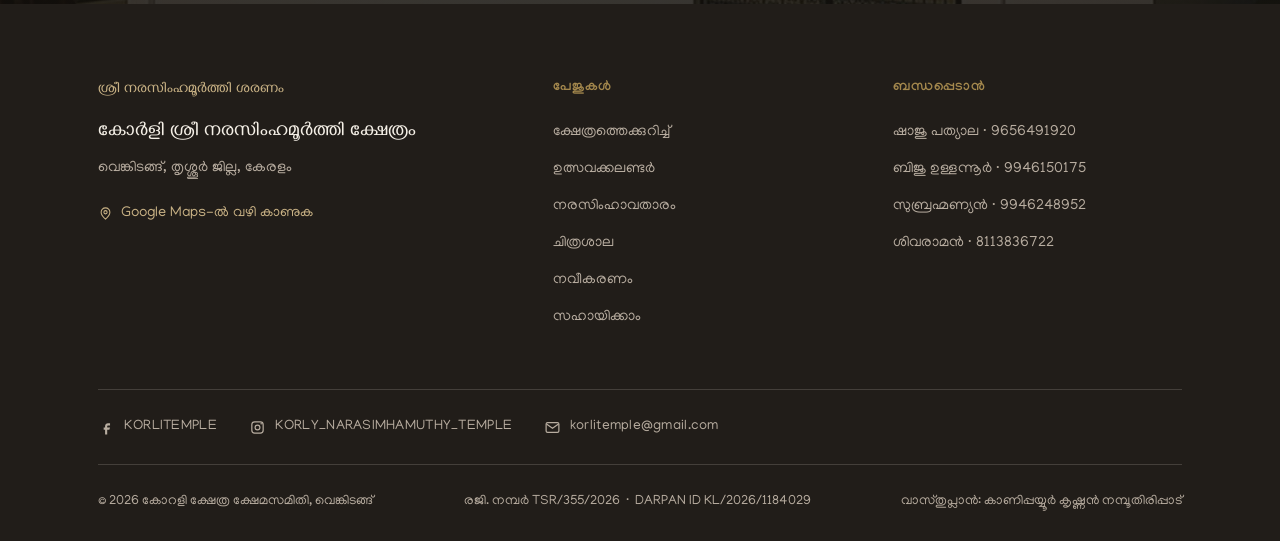
==== commit fa88b40d: "Use the newly supplied photographs The About section now carries the serene form of Narasimha blessi" ====
--- a/Code/index.html
+++ b/Code/index.html
@@ -175,7 +175,7 @@
     <div class="split">
       <div class="split__media reveal">
         <figure class="fig fig--tall">
-          <img src="assets/img/deity-narasimha.jpg" alt="ശ്രീ നരസിംഹമൂർത്തിയും ഭക്തനായ പ്രഹ്ലാദനും" loading="lazy" width="820" height="891">
+          <img src="assets/img/deity-about.jpg" alt="പ്രഹ്ലാദനെ അനുഗ്രഹിക്കുന്ന ശ്രീ നരസിംഹമൂർത്തി — പ്രസന്നഭാവം" loading="lazy" width="820" height="902">
         </figure>
       </div>
       <div class="split__body">
@@ -505,6 +505,9 @@
     </header>
 
     <div class="gal" id="gal">
+      <button class="gal__it reveal" type="button" data-full="assets/img/gal-konna.jpg" data-cap="കണിക്കൊന്ന പൂത്തുനിൽക്കുന്ന ക്ഷേത്രമുറ്റം" data-cap-en="The temple yard with the kanikonna in bloom">
+        <img src="assets/img/thumb-konna.jpg" alt="കണിക്കൊന്ന പൂത്തുനിൽക്കുന്ന ക്ഷേത്രമുറ്റം" loading="lazy" width="700" height="525"><span lang="ml">കണിക്കൊന്നക്കാലം</span><span lang="en">Kanikonna in bloom</span>
+      </button>
       <button class="gal__it reveal" type="button" data-full="assets/img/gal-banyan.jpg" data-cap="ക്ഷേത്രമുറ്റത്തെ ആൽത്തറ" data-cap-en="The banyan platform in the temple yard">
         <img src="assets/img/thumb-banyan.jpg" alt="ക്ഷേത്രമുറ്റത്തെ ആൽത്തറ" loading="lazy" width="700" height="525"><span lang="ml">ആൽത്തറ</span><span lang="en">Banyan platform</span>
       </button>
@@ -525,6 +528,9 @@
       </button>
       <button class="gal__it reveal" type="button" data-full="assets/img/gal-pond.jpg" data-cap="ക്ഷേത്രക്കുളവും ദീപസ്തംഭവും" data-cap-en="The temple pond and the lamp pillar">
         <img src="assets/img/thumb-pond.jpg" alt="ക്ഷേത്രക്കുളവും ദീപസ്തംഭവും" loading="lazy" width="700" height="525"><span lang="ml">ക്ഷേത്രക്കുളം</span><span lang="en">Temple pond</span>
+      </button>
+      <button class="gal__it reveal" type="button" data-full="assets/img/gal-pond-steps.jpg" data-cap="കുളക്കരയിൽ നിന്നുള്ള ക്ഷേത്രദൃശ്യവും പടിക്കെട്ടും" data-cap-en="The temple seen across the pond, with its steps">
+        <img src="assets/img/thumb-pond-steps.jpg" alt="കുളക്കരയിൽ നിന്നുള്ള ക്ഷേത്രദൃശ്യവും പടിക്കെട്ടും" loading="lazy" width="700" height="525"><span lang="ml">കുളവും പടിക്കെട്ടും</span><span lang="en">Pond &amp; steps</span>
       </button>
       <button class="gal__it reveal" type="button" data-full="assets/img/gal-vilakku.jpg" data-cap="ക്ഷേത്രത്തിന്റെ അകത്തളം" data-cap-en="The temple interior">
         <img src="assets/img/thumb-vilakku.jpg" alt="ക്ഷേത്രത്തിന്റെ അകത്തളം" loading="lazy" width="700" height="525"><span lang="ml">അകത്തളം</span><span lang="en">Interior</span>
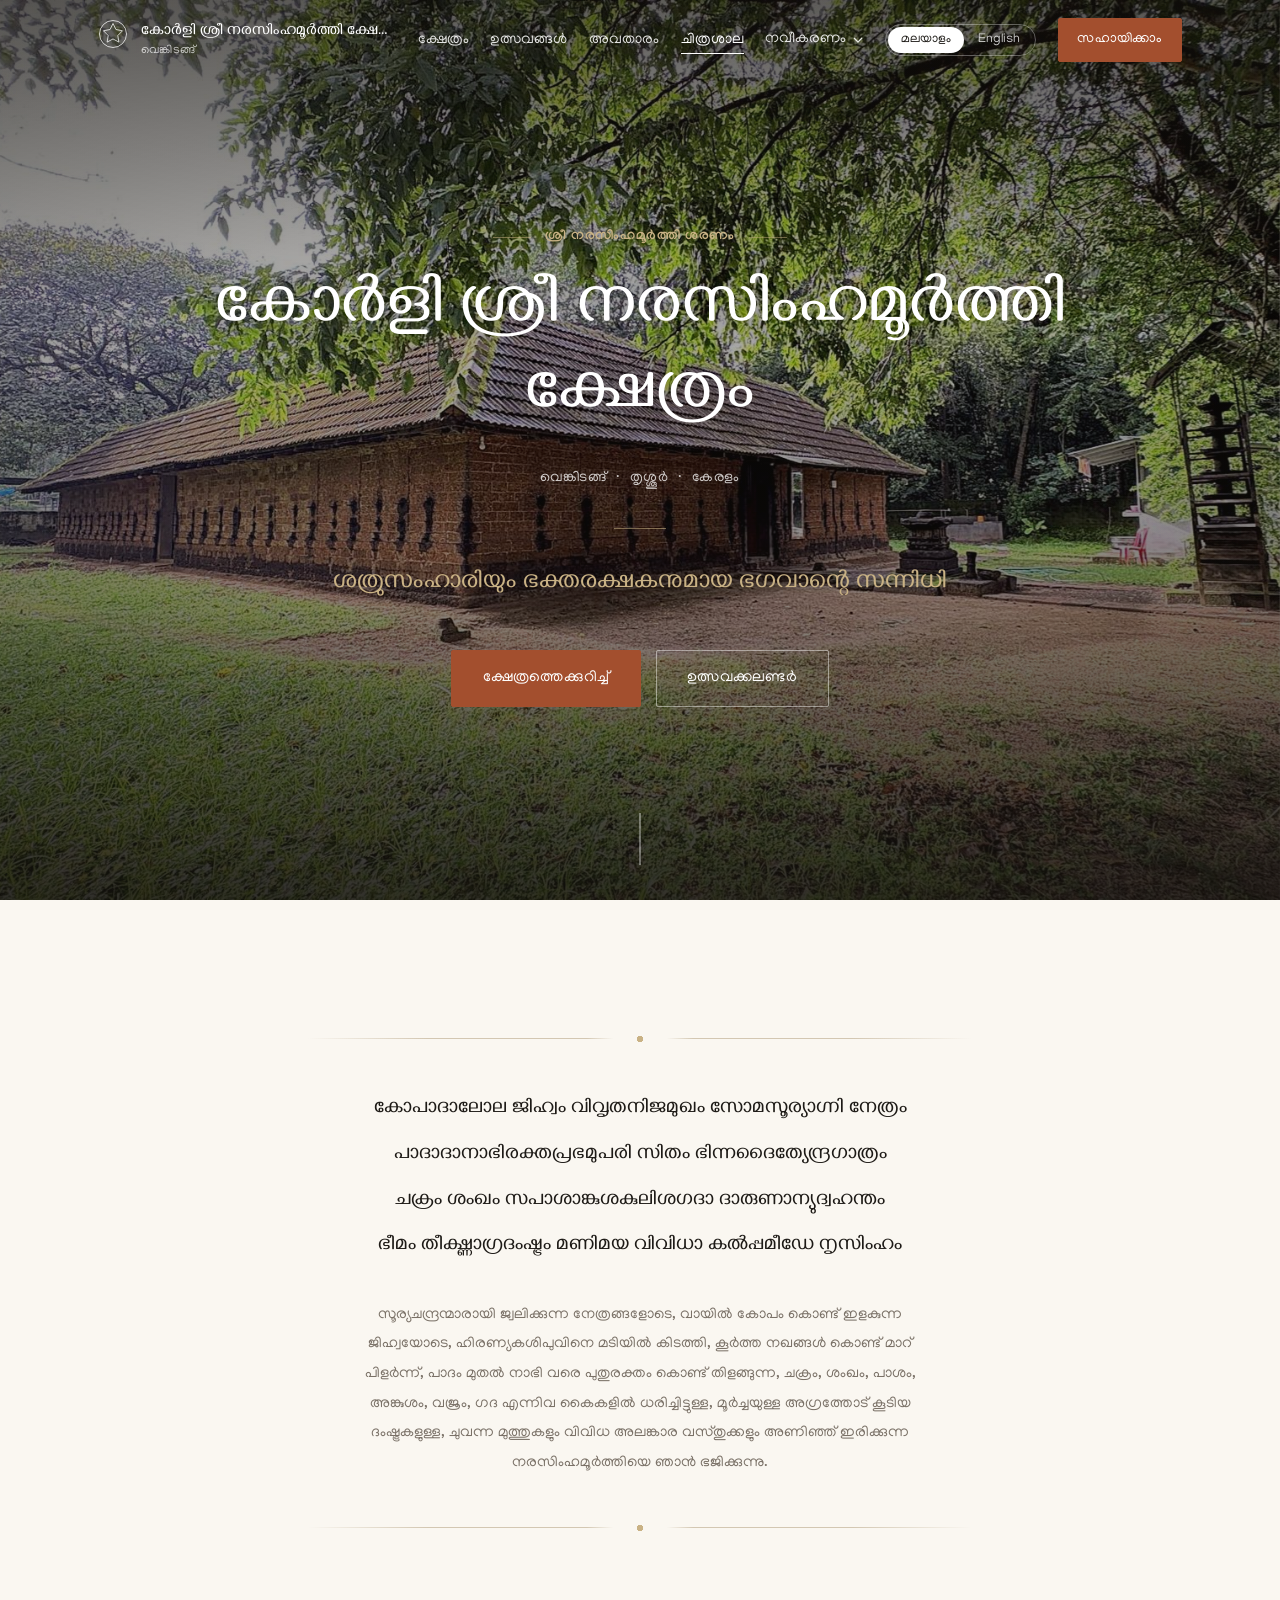
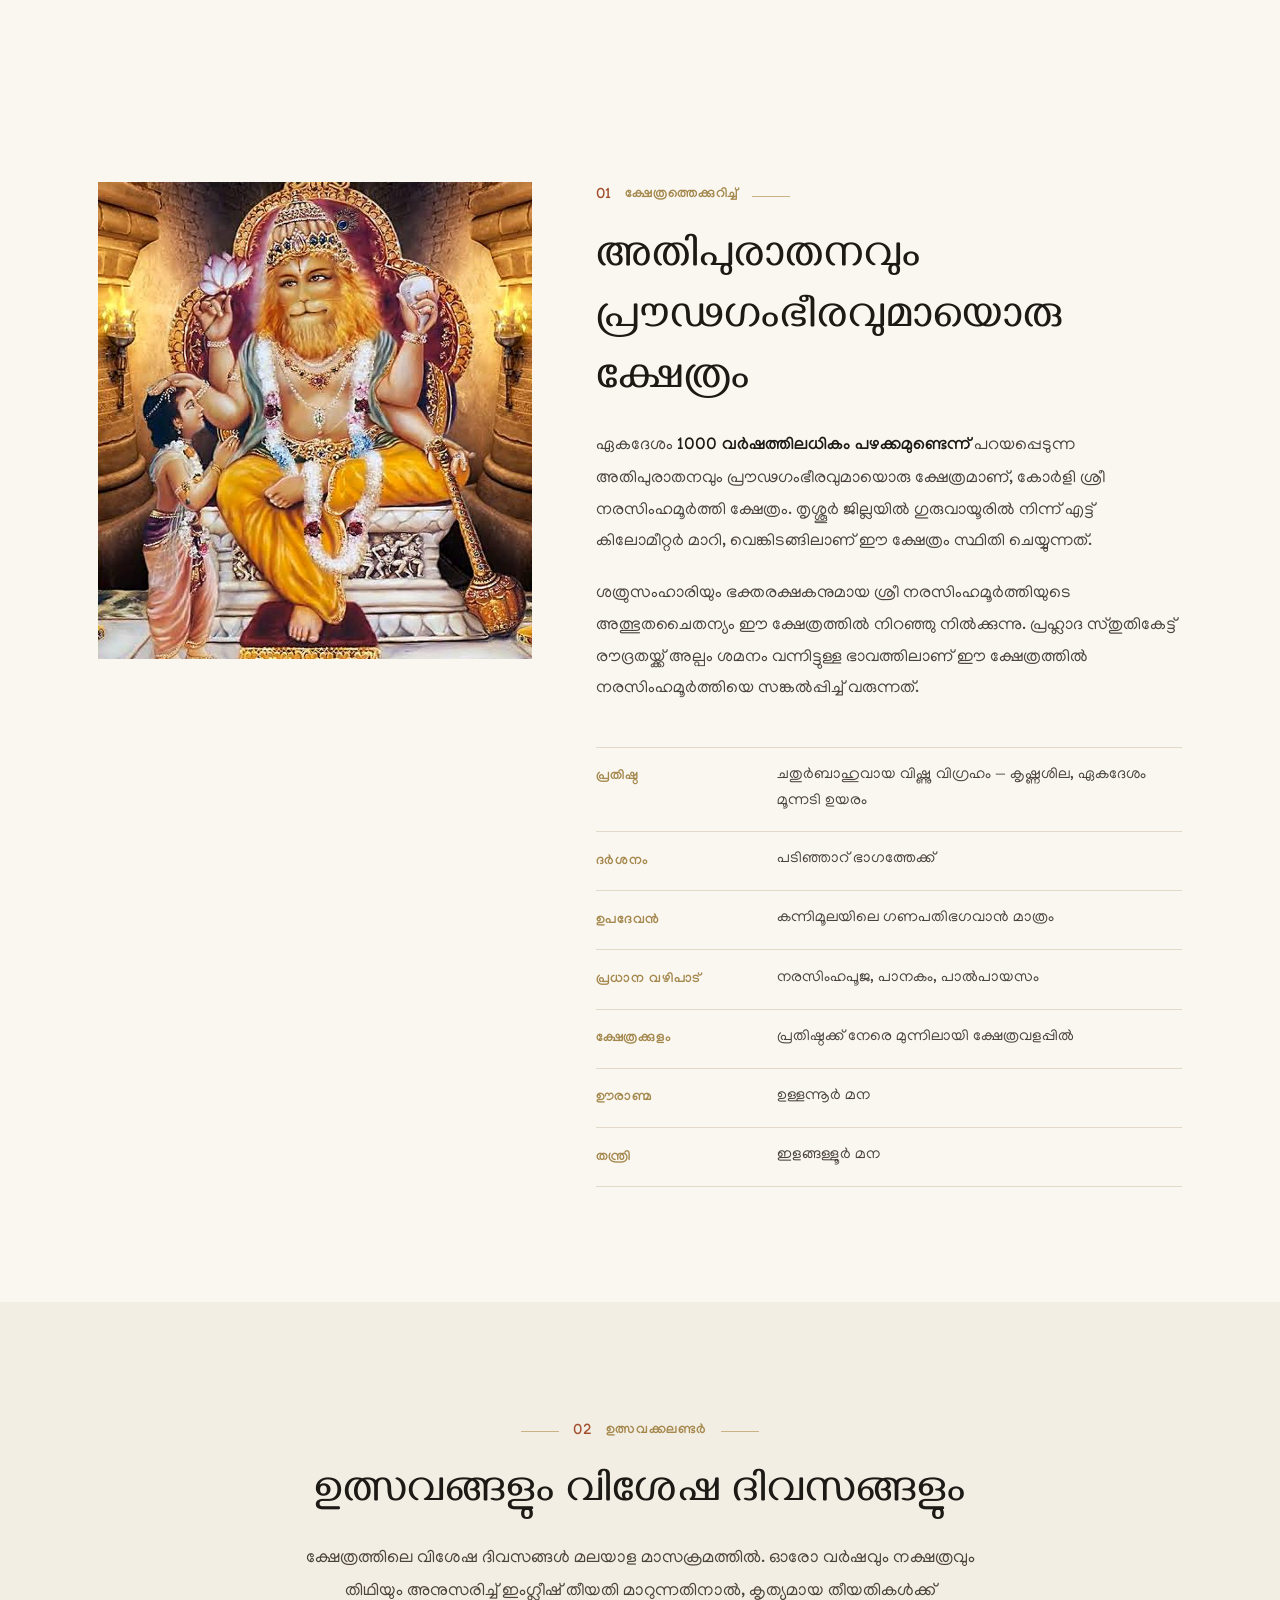
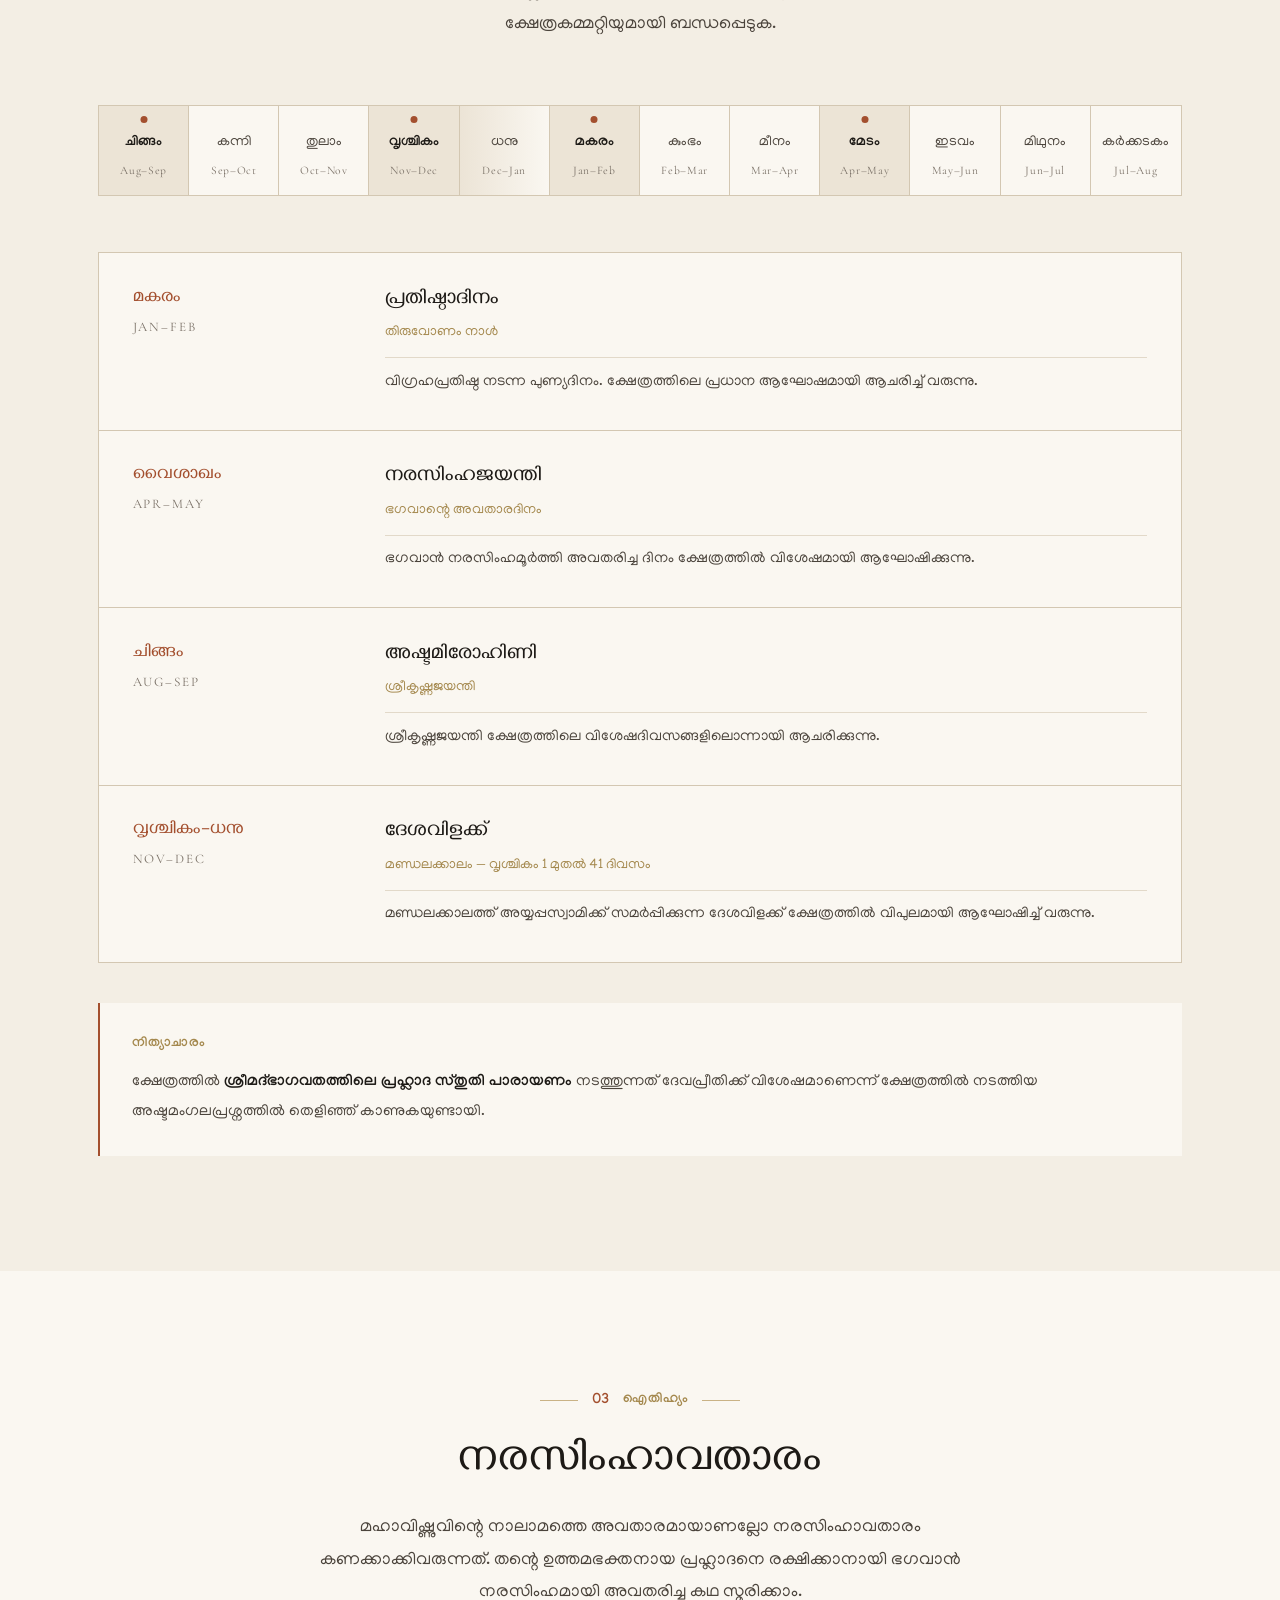
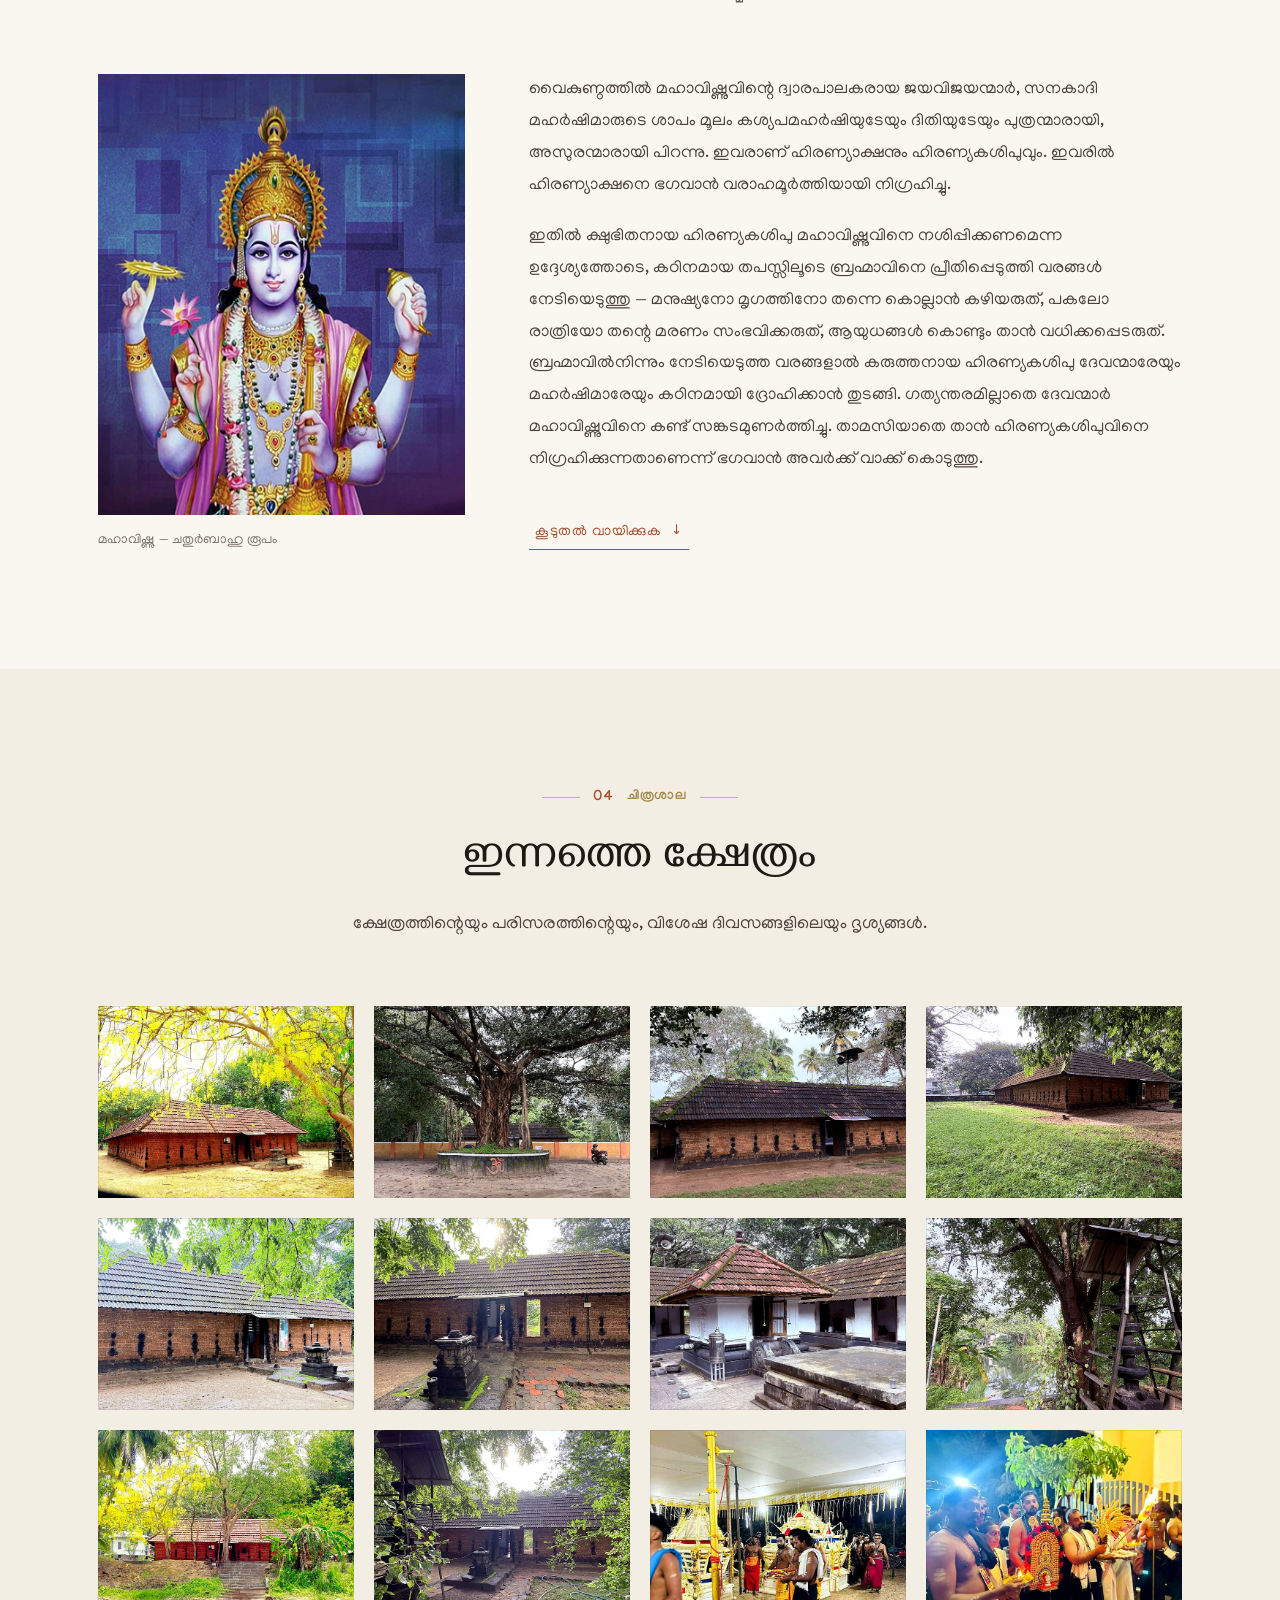
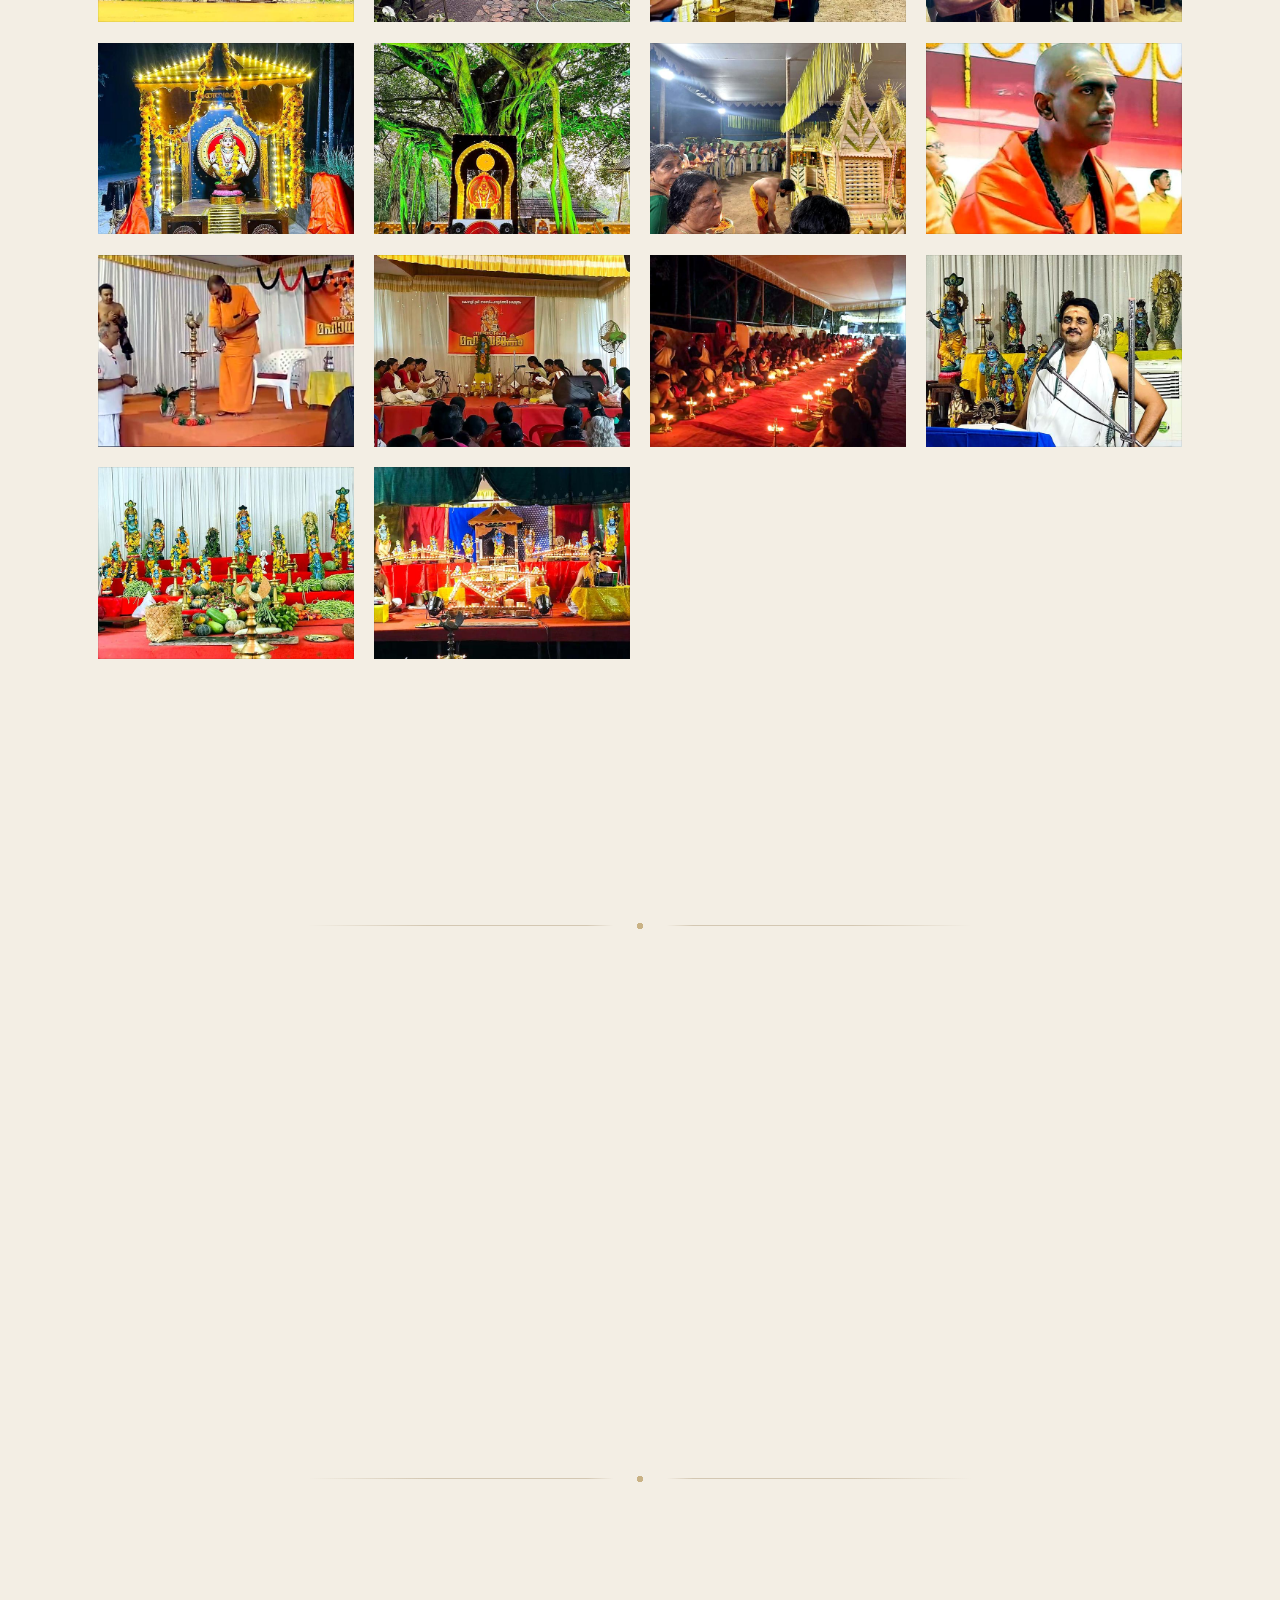
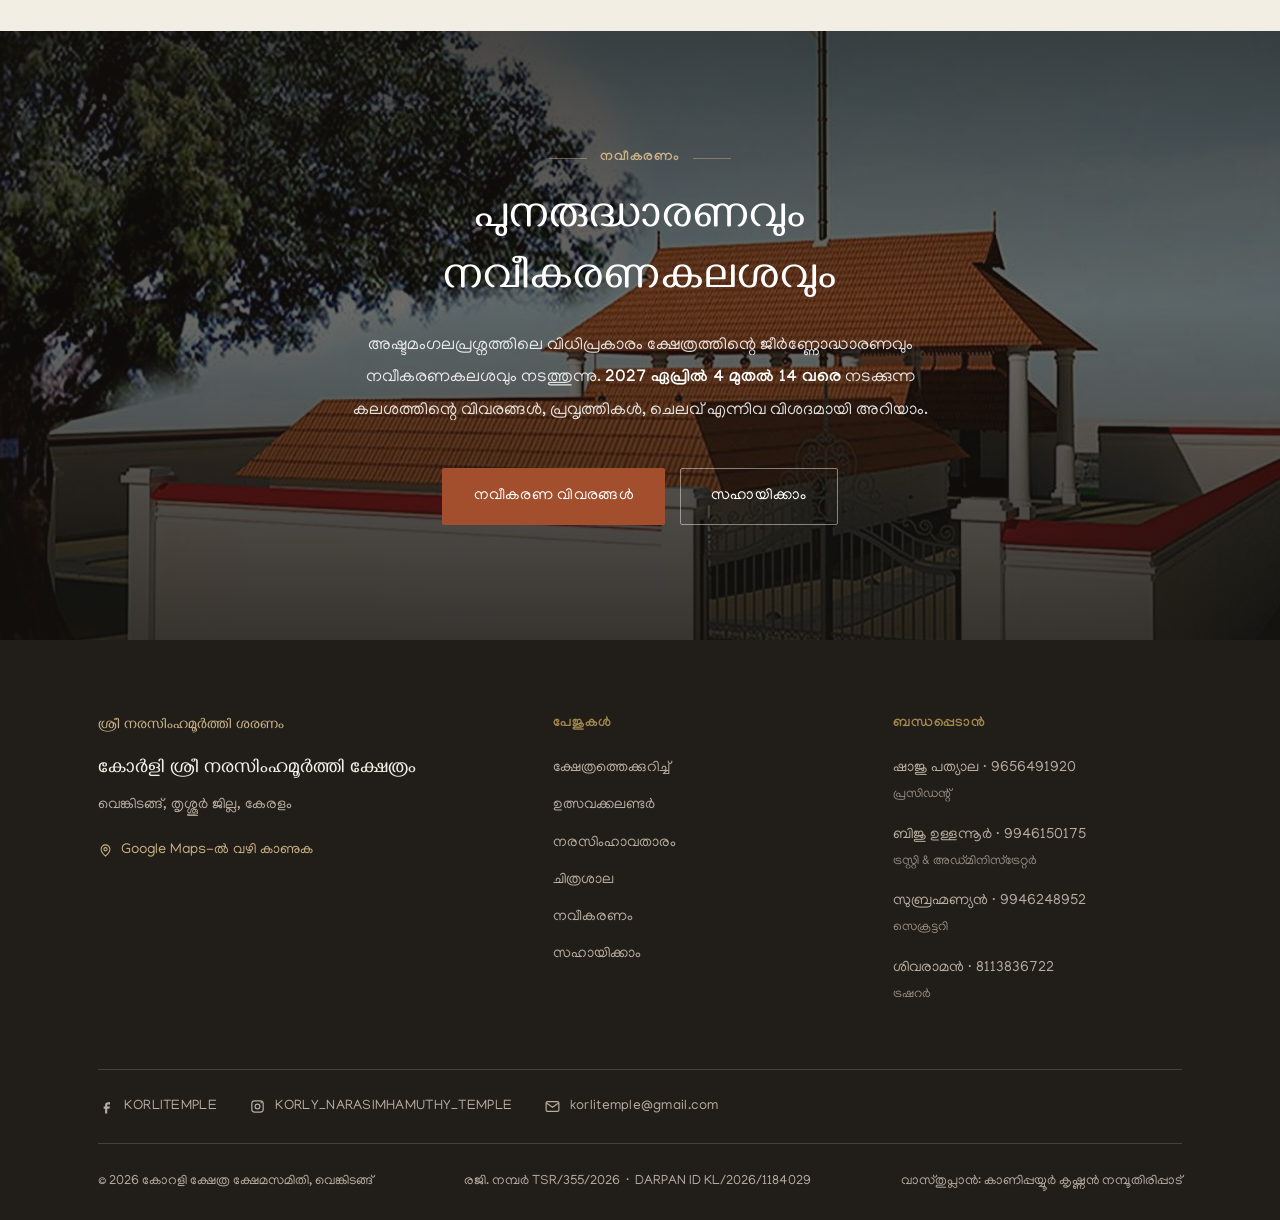
==== commit 7b3a0bfb: "Correct two gallery labels, add the festival photographs The two mislabelled gallery photographs had" ====
--- a/Code/index.html
+++ b/Code/index.html
@@ -499,8 +499,8 @@
         <span lang="ml">ചിത്രശാല</span><span lang="en">Gallery</span></p>
       <h2 class="reveal" data-d="1"><span lang="ml">ഇന്നത്തെ ക്ഷേത്രം</span><span lang="en">The temple today</span></h2>
       <p class="lede reveal" data-d="2">
-        <span lang="ml">ക്ഷേത്രത്തിന്റെയും പരിസരത്തിന്റെയും നിലവിലുള്ള ദൃശ്യങ്ങൾ.</span>
-        <span lang="en">Present-day views of the temple and its surroundings.</span>
+        <span lang="ml">ക്ഷേത്രത്തിന്റെയും പരിസരത്തിന്റെയും, വിശേഷ ദിവസങ്ങളിലെയും ദൃശ്യങ്ങൾ.</span>
+        <span lang="en">Views of the temple and its surroundings, and of its festival days.</span>
       </p>
     </header>
 
@@ -511,14 +511,14 @@
       <button class="gal__it reveal" type="button" data-full="assets/img/gal-banyan.jpg" data-cap="ക്ഷേത്രമുറ്റത്തെ ആൽത്തറ" data-cap-en="The banyan platform in the temple yard">
         <img src="assets/img/thumb-banyan.jpg" alt="ക്ഷേത്രമുറ്റത്തെ ആൽത്തറ" loading="lazy" width="700" height="525"><span lang="ml">ആൽത്തറ</span><span lang="en">Banyan platform</span>
       </button>
-      <button class="gal__it reveal" type="button" data-full="assets/img/gal-front.jpg" data-cap="ക്ഷേത്രത്തിന്റെ മുൻവശം" data-cap-en="The temple front">
-        <img src="assets/img/thumb-front.jpg" alt="ക്ഷേത്രത്തിന്റെ മുൻവശം" loading="lazy" width="700" height="525"><span lang="ml">മുൻവശം</span><span lang="en">Front</span>
+      <button class="gal__it reveal" type="button" data-full="assets/img/gal-front.jpg" data-cap="ചുറ്റമ്പലത്തിന്റെ പുറംഭിത്തി" data-cap-en="The outer wall of the chuttambalam">
+        <img src="assets/img/thumb-front.jpg" alt="ചുറ്റമ്പലത്തിന്റെ പുറംഭിത്തി" loading="lazy" width="700" height="525"><span lang="ml">ചുറ്റമ്പലത്തിന്റെ പുറംഭിത്തി</span><span lang="en">Outer wall</span>
       </button>
       <button class="gal__it reveal" type="button" data-full="assets/img/gal-grounds.jpg" data-cap="ക്ഷേത്രവളപ്പ്" data-cap-en="The temple grounds">
         <img src="assets/img/thumb-grounds.jpg" alt="ക്ഷേത്രവളപ്പ്" loading="lazy" width="700" height="525"><span lang="ml">ക്ഷേത്രവളപ്പ്</span><span lang="en">Grounds</span>
       </button>
-      <button class="gal__it reveal" type="button" data-full="assets/img/gal-side.jpg" data-cap="ചുറ്റമ്പലത്തിന്റെ പുറംഭിത്തി" data-cap-en="The outer wall of the chuttambalam">
-        <img src="assets/img/thumb-side.jpg" alt="ചുറ്റമ്പലത്തിന്റെ പുറംഭിത്തി" loading="lazy" width="700" height="525"><span lang="ml">പുറംഭിത്തി</span><span lang="en">Outer wall</span>
+      <button class="gal__it reveal" type="button" data-full="assets/img/gal-side.jpg" data-cap="ക്ഷേത്രത്തിന്റെ മുൻവശം" data-cap-en="The temple front">
+        <img src="assets/img/thumb-side.jpg" alt="ക്ഷേത്രത്തിന്റെ മുൻവശം" loading="lazy" width="700" height="525"><span lang="ml">ക്ഷേത്രത്തിന്റെ മുൻവശം</span><span lang="en">Temple front</span>
       </button>
       <button class="gal__it reveal" type="button" data-full="assets/img/gal-courtyard.jpg" data-cap="തിരുമുറ്റവും ബലിക്കല്ലും" data-cap-en="The inner yard and the balikkallu">
         <img src="assets/img/thumb-courtyard.jpg" alt="തിരുമുറ്റവും ബലിക്കല്ലും" loading="lazy" width="700" height="525"><span lang="ml">തിരുമുറ്റം</span><span lang="en">Inner yard</span>
@@ -534,6 +534,42 @@
       </button>
       <button class="gal__it reveal" type="button" data-full="assets/img/gal-vilakku.jpg" data-cap="ക്ഷേത്രത്തിന്റെ അകത്തളം" data-cap-en="The temple interior">
         <img src="assets/img/thumb-vilakku.jpg" alt="ക്ഷേത്രത്തിന്റെ അകത്തളം" loading="lazy" width="700" height="525"><span lang="ml">അകത്തളം</span><span lang="en">Interior</span>
+      </button>
+      <button class="gal__it reveal" type="button" data-full="assets/img/gal-deshavilakku-1.jpg" data-cap="ദേശവിളക്ക് ആഘോഷം" data-cap-en="The Desha Vilakku celebration">
+        <img src="assets/img/thumb-deshavilakku-1.jpg" alt="ദേശവിളക്ക് ആഘോഷം" loading="lazy" width="700" height="525"><span lang="ml">ദേശവിളക്ക്</span><span lang="en">Desha Vilakku</span>
+      </button>
+      <button class="gal__it reveal" type="button" data-full="assets/img/gal-deshavilakku-2.jpg" data-cap="ദേശവിളക്ക് ആഘോഷം" data-cap-en="The Desha Vilakku celebration">
+        <img src="assets/img/thumb-deshavilakku-2.jpg" alt="ദേശവിളക്ക് ആഘോഷം" loading="lazy" width="700" height="525"><span lang="ml">ദേശവിളക്ക്</span><span lang="en">Desha Vilakku</span>
+      </button>
+      <button class="gal__it reveal" type="button" data-full="assets/img/gal-deshavilakku-3.jpg" data-cap="ദേശവിളക്ക് ആഘോഷം" data-cap-en="The Desha Vilakku celebration">
+        <img src="assets/img/thumb-deshavilakku-3.jpg" alt="ദേശവിളക്ക് ആഘോഷം" loading="lazy" width="700" height="525"><span lang="ml">ദേശവിളക്ക്</span><span lang="en">Desha Vilakku</span>
+      </button>
+      <button class="gal__it reveal" type="button" data-full="assets/img/gal-deshavilakku-4.jpg" data-cap="ദേശവിളക്ക് ആഘോഷം" data-cap-en="The Desha Vilakku celebration">
+        <img src="assets/img/thumb-deshavilakku-4.jpg" alt="ദേശവിളക്ക് ആഘോഷം" loading="lazy" width="700" height="525"><span lang="ml">ദേശവിളക്ക്</span><span lang="en">Desha Vilakku</span>
+      </button>
+      <button class="gal__it reveal" type="button" data-full="assets/img/gal-deshavilakku-5.jpg" data-cap="ദേശവിളക്ക് ആഘോഷം" data-cap-en="The Desha Vilakku celebration">
+        <img src="assets/img/thumb-deshavilakku-5.jpg" alt="ദേശവിളക്ക് ആഘോഷം" loading="lazy" width="700" height="525"><span lang="ml">ദേശവിളക്ക്</span><span lang="en">Desha Vilakku</span>
+      </button>
+      <button class="gal__it reveal" type="button" data-full="assets/img/gal-yajnam-1.jpg" data-cap="നരസിംഹ മഹായജ്ഞം" data-cap-en="The Narasimha Maha Yajnam">
+        <img src="assets/img/thumb-yajnam-1.jpg" alt="നരസിംഹ മഹായജ്ഞം" loading="lazy" width="700" height="525"><span lang="ml">നരസിംഹ മഹായജ്ഞം</span><span lang="en">Narasimha Maha Yajnam</span>
+      </button>
+      <button class="gal__it reveal" type="button" data-full="assets/img/gal-yajnam-2.jpg" data-cap="നരസിംഹ മഹായജ്ഞം" data-cap-en="The Narasimha Maha Yajnam">
+        <img src="assets/img/thumb-yajnam-2.jpg" alt="നരസിംഹ മഹായജ്ഞം" loading="lazy" width="700" height="525"><span lang="ml">നരസിംഹ മഹായജ്ഞം</span><span lang="en">Narasimha Maha Yajnam</span>
+      </button>
+      <button class="gal__it reveal" type="button" data-full="assets/img/gal-yajnam-3.jpg" data-cap="നരസിംഹ മഹായജ്ഞം" data-cap-en="The Narasimha Maha Yajnam">
+        <img src="assets/img/thumb-yajnam-3.jpg" alt="നരസിംഹ മഹായജ്ഞം" loading="lazy" width="700" height="525"><span lang="ml">നരസിംഹ മഹായജ്ഞം</span><span lang="en">Narasimha Maha Yajnam</span>
+      </button>
+      <button class="gal__it reveal" type="button" data-full="assets/img/gal-saptaham-1.jpg" data-cap="സപ്താഹ യജ്ഞം" data-cap-en="The Saptaham">
+        <img src="assets/img/thumb-saptaham-1.jpg" alt="സപ്താഹ യജ്ഞം" loading="lazy" width="700" height="525"><span lang="ml">സപ്താഹം</span><span lang="en">Saptaham</span>
+      </button>
+      <button class="gal__it reveal" type="button" data-full="assets/img/gal-saptaham-2.jpg" data-cap="സപ്താഹ യജ്ഞം" data-cap-en="The Saptaham">
+        <img src="assets/img/thumb-saptaham-2.jpg" alt="സപ്താഹ യജ്ഞം" loading="lazy" width="700" height="525"><span lang="ml">സപ്താഹം</span><span lang="en">Saptaham</span>
+      </button>
+      <button class="gal__it reveal" type="button" data-full="assets/img/gal-saptaham-3.jpg" data-cap="സപ്താഹ യജ്ഞം" data-cap-en="The Saptaham">
+        <img src="assets/img/thumb-saptaham-3.jpg" alt="സപ്താഹ യജ്ഞം" loading="lazy" width="700" height="525"><span lang="ml">സപ്താഹം</span><span lang="en">Saptaham</span>
+      </button>
+      <button class="gal__it reveal" type="button" data-full="assets/img/gal-saptaham-4.jpg" data-cap="സപ്താഹ യജ്ഞം" data-cap-en="The Saptaham">
+        <img src="assets/img/thumb-saptaham-4.jpg" alt="സപ്താഹ യജ്ഞം" loading="lazy" width="700" height="525"><span lang="ml">സപ്താഹം</span><span lang="en">Saptaham</span>
       </button>
     </div>
   </div>
@@ -638,10 +674,22 @@
       <div class="ftr__c">
         <p class="ftr__h"><span lang="ml">ബന്ധപ്പെടാൻ</span><span lang="en">Contact</span></p>
         <ul>
-          <li><a href="tel:+919656491920"><span lang="ml">ഷാജു പത്യാല</span><span lang="en">Shaju Pathyala</span> · 9656491920</a></li>
-          <li><a href="tel:+919946150175"><span lang="ml">ബിജു ഉള്ളന്നൂർ</span><span lang="en">Biju Ullannur</span> · 9946150175</a></li>
-          <li><a href="tel:+919946248952"><span lang="ml">സുബ്രഹ്മണ്യൻ</span><span lang="en">Subrahmanian</span> · 9946248952</a></li>
-          <li><a href="tel:+918113836722"><span lang="ml">ശിവരാമൻ</span><span lang="en">Sivaraman</span> · 8113836722</a></li>
+          <li><a href="tel:+919656491920">
+            <span class="ftr__c__nm"><span lang="ml">ഷാജു പത്യാല</span><span lang="en">Shaju Pathyala</span> · 9656491920</span>
+            <span class="ftr__c__ro"><span lang="ml">പ്രസിഡന്റ്</span><span lang="en">President</span></span>
+          </a></li>
+          <li><a href="tel:+919946150175">
+            <span class="ftr__c__nm"><span lang="ml">ബിജു ഉള്ളന്നൂർ</span><span lang="en">Biju Ullannur</span> · 9946150175</span>
+            <span class="ftr__c__ro"><span lang="ml">ട്രസ്റ്റി &amp; അഡ്മിനിസ്ട്രേറ്റർ</span><span lang="en">Trustee &amp; Administrator</span></span>
+          </a></li>
+          <li><a href="tel:+919946248952">
+            <span class="ftr__c__nm"><span lang="ml">സുബ്രഹ്മണ്യൻ</span><span lang="en">Subrahmanian</span> · 9946248952</span>
+            <span class="ftr__c__ro"><span lang="ml">സെക്രട്ടറി</span><span lang="en">Secretary</span></span>
+          </a></li>
+          <li><a href="tel:+918113836722">
+            <span class="ftr__c__nm"><span lang="ml">ശിവരാമൻ</span><span lang="en">Sivaraman</span> · 8113836722</span>
+            <span class="ftr__c__ro"><span lang="ml">ട്രഷറർ</span><span lang="en">Treasurer</span></span>
+          </a></li>
         </ul>
       </div>
     </div>
--- a/Code/css/style.css
+++ b/Code/css/style.css
@@ -704,8 +704,8 @@
 .ba__range:focus-visible + .ba__tag,
 .ba:has(.ba__range:focus-visible){ outline:2px solid var(--laterite); outline-offset:3px; }
 
-.renders{                                    /* four renders → clean 2×2 */
-  display:grid; grid-template-columns:repeat(auto-fit,minmax(min(100%,400px),1fr));
+.renders{                          /* three renders → one clean row on desktop */
+  display:grid; grid-template-columns:repeat(auto-fit,minmax(min(100%,330px),1fr));
   gap:clamp(1.5rem,3vw,2.2rem); margin-top:clamp(3rem,6vw,5rem);
 }
 .renders .fig img{ aspect-ratio:16/10; object-fit:cover; }
@@ -1153,3 +1153,16 @@
 }
 .qr__link:hover{ border-bottom-color:currentColor; }
 .qr__fig .qr__note{ margin-top:.75rem; }
+
+/* ── footer contacts: name over designation ─────────────────── */
+.ftr__c li{ margin-bottom:.85rem; }
+.ftr__c li a{ display:block; }
+.ftr__c__nm{ display:block; }
+.ftr__c__ro{
+  /* --ink-3 is a light-background token; on the dark footer it lands at
+     3.5:1, under AA for text this size. Dim the on-dark token instead. */
+  display:block; margin-top:.1rem; font-size:.8rem;
+  color:var(--on-dark-2); opacity:.78;
+  transition:opacity .25s;
+}
+.ftr a:hover .ftr__c__ro{ opacity:1; }
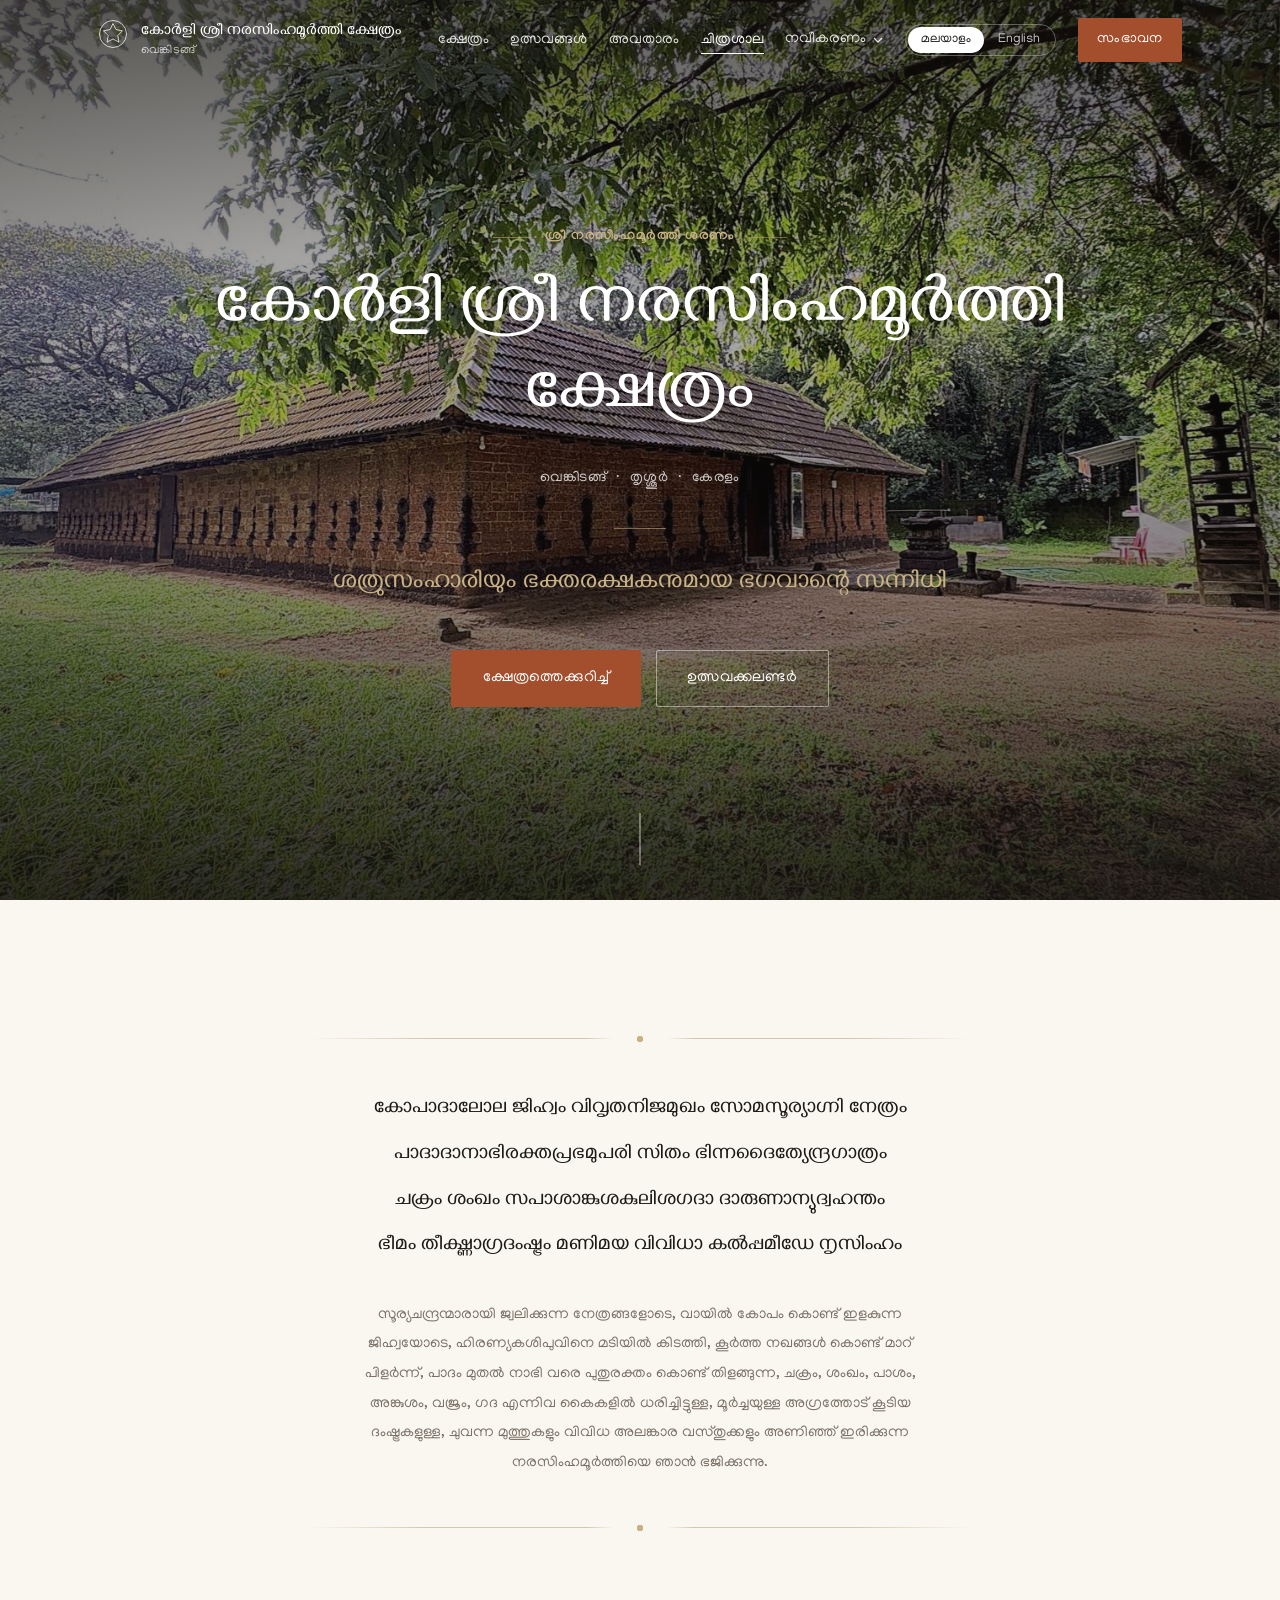
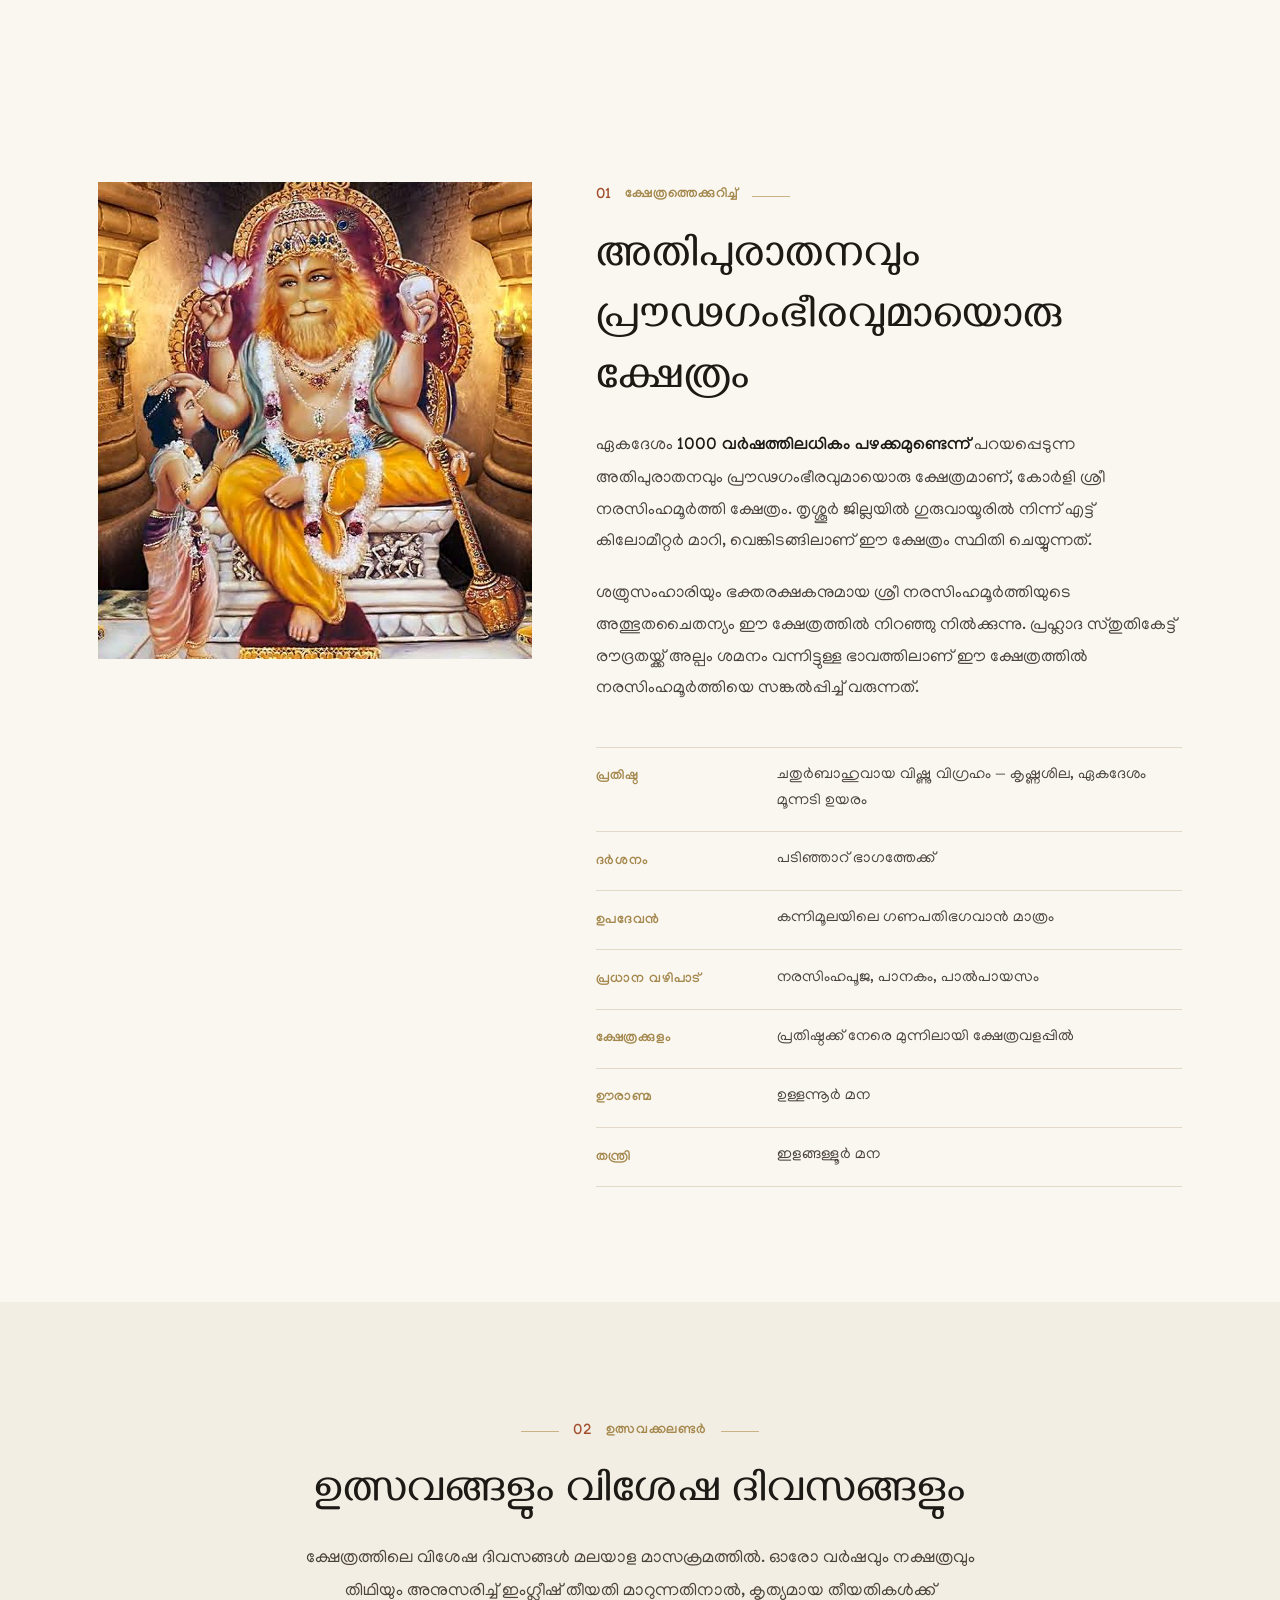
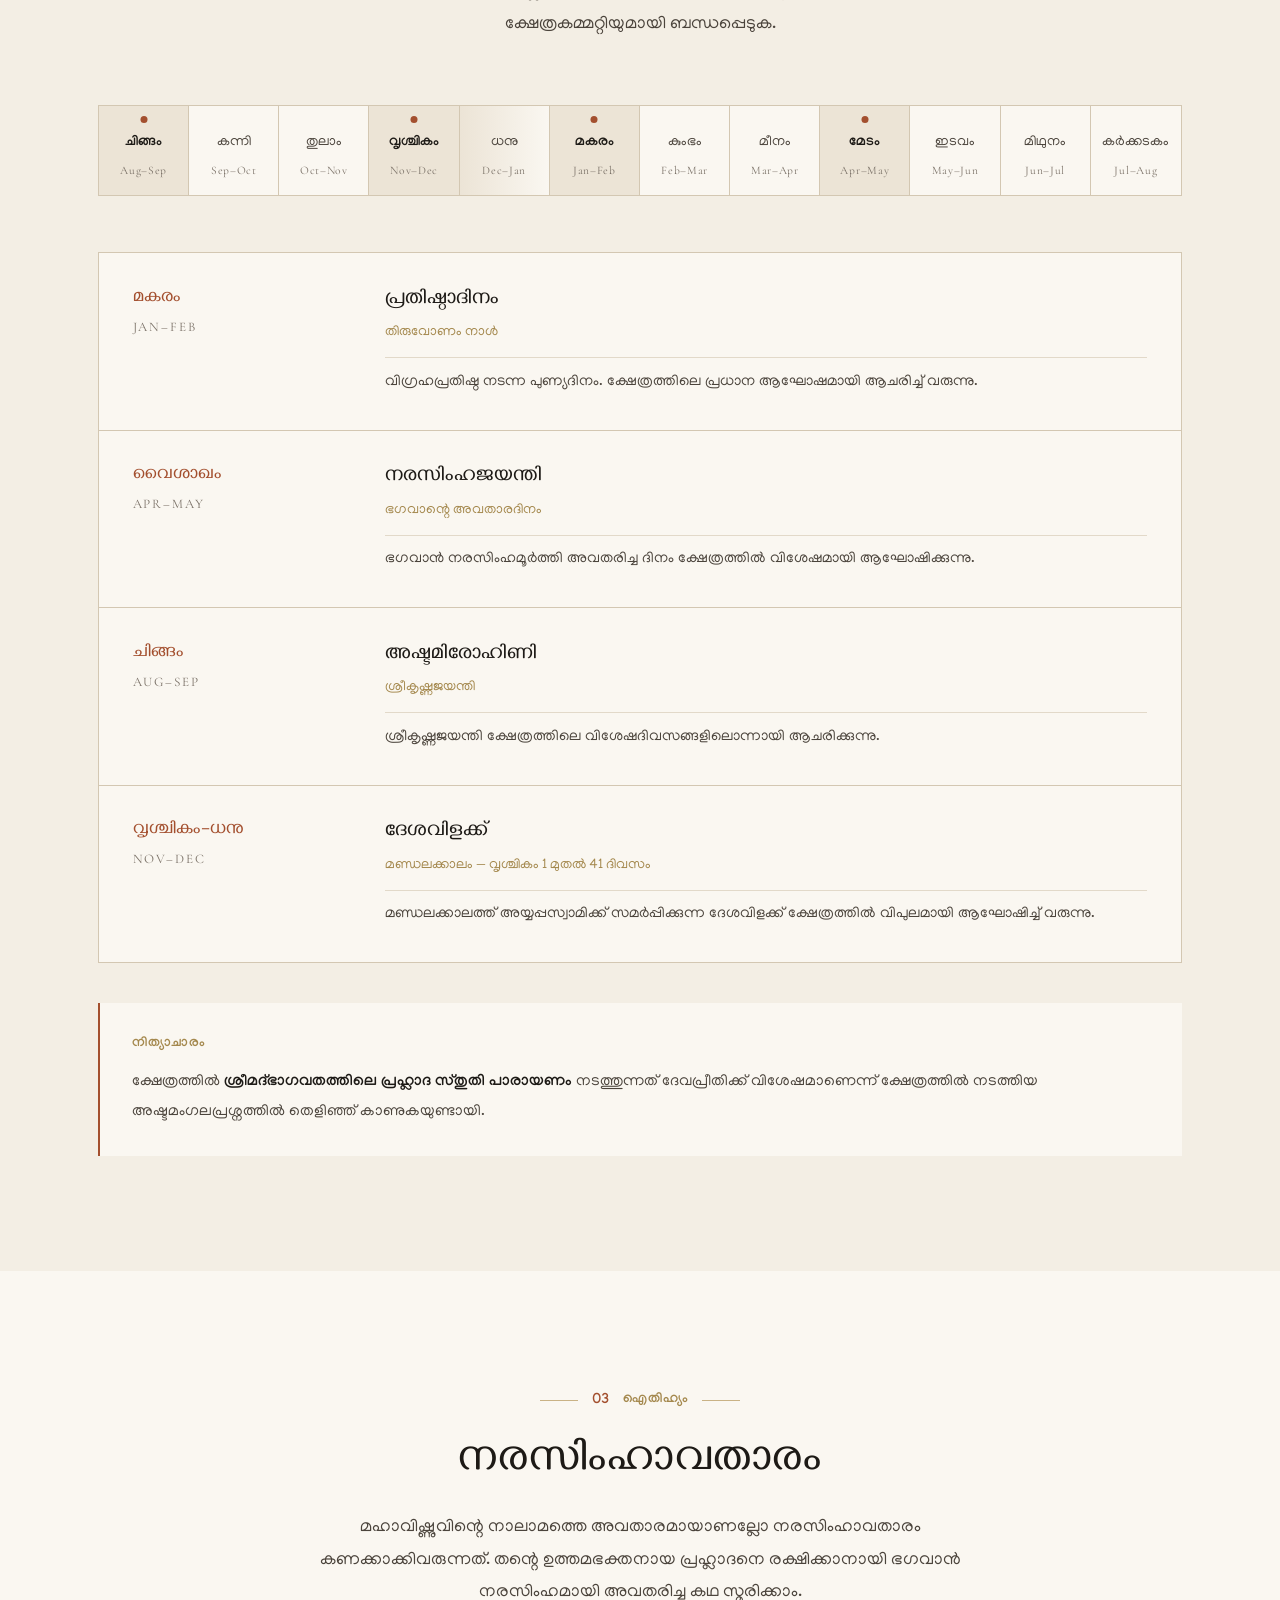
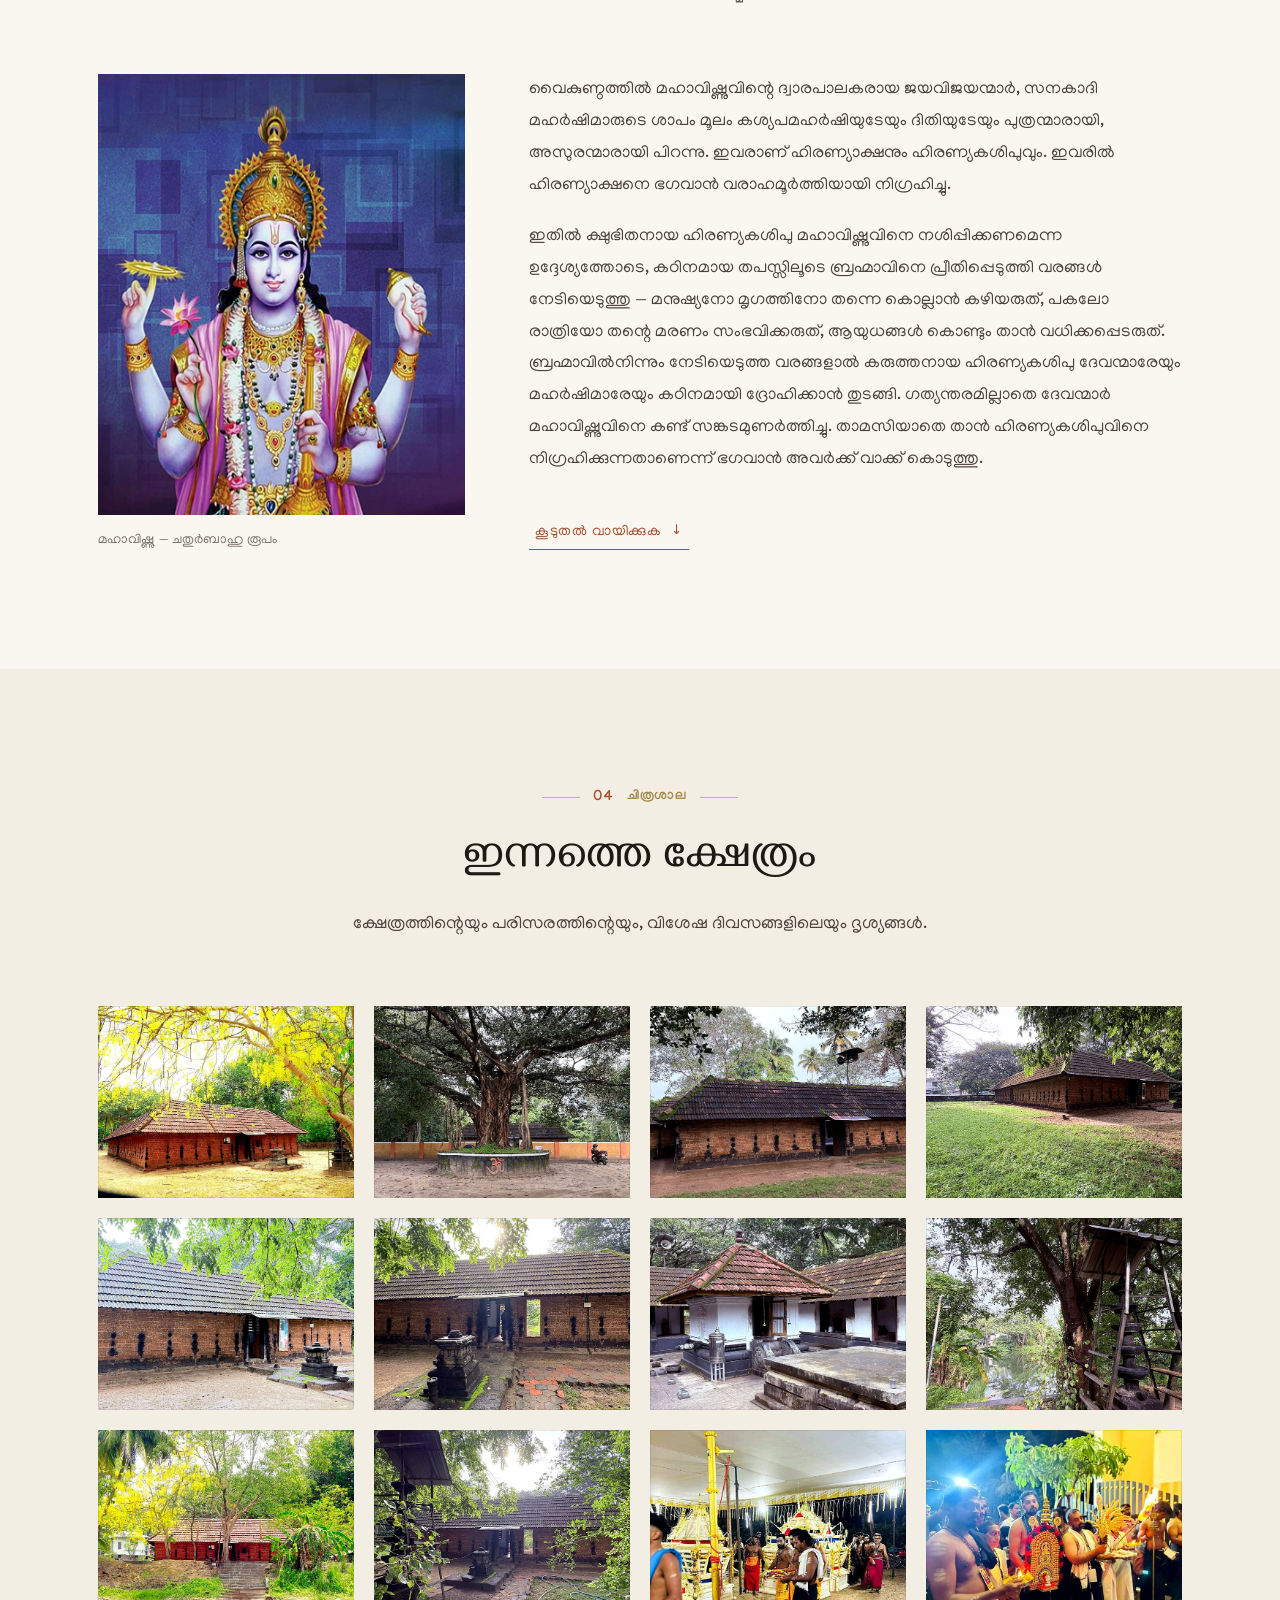
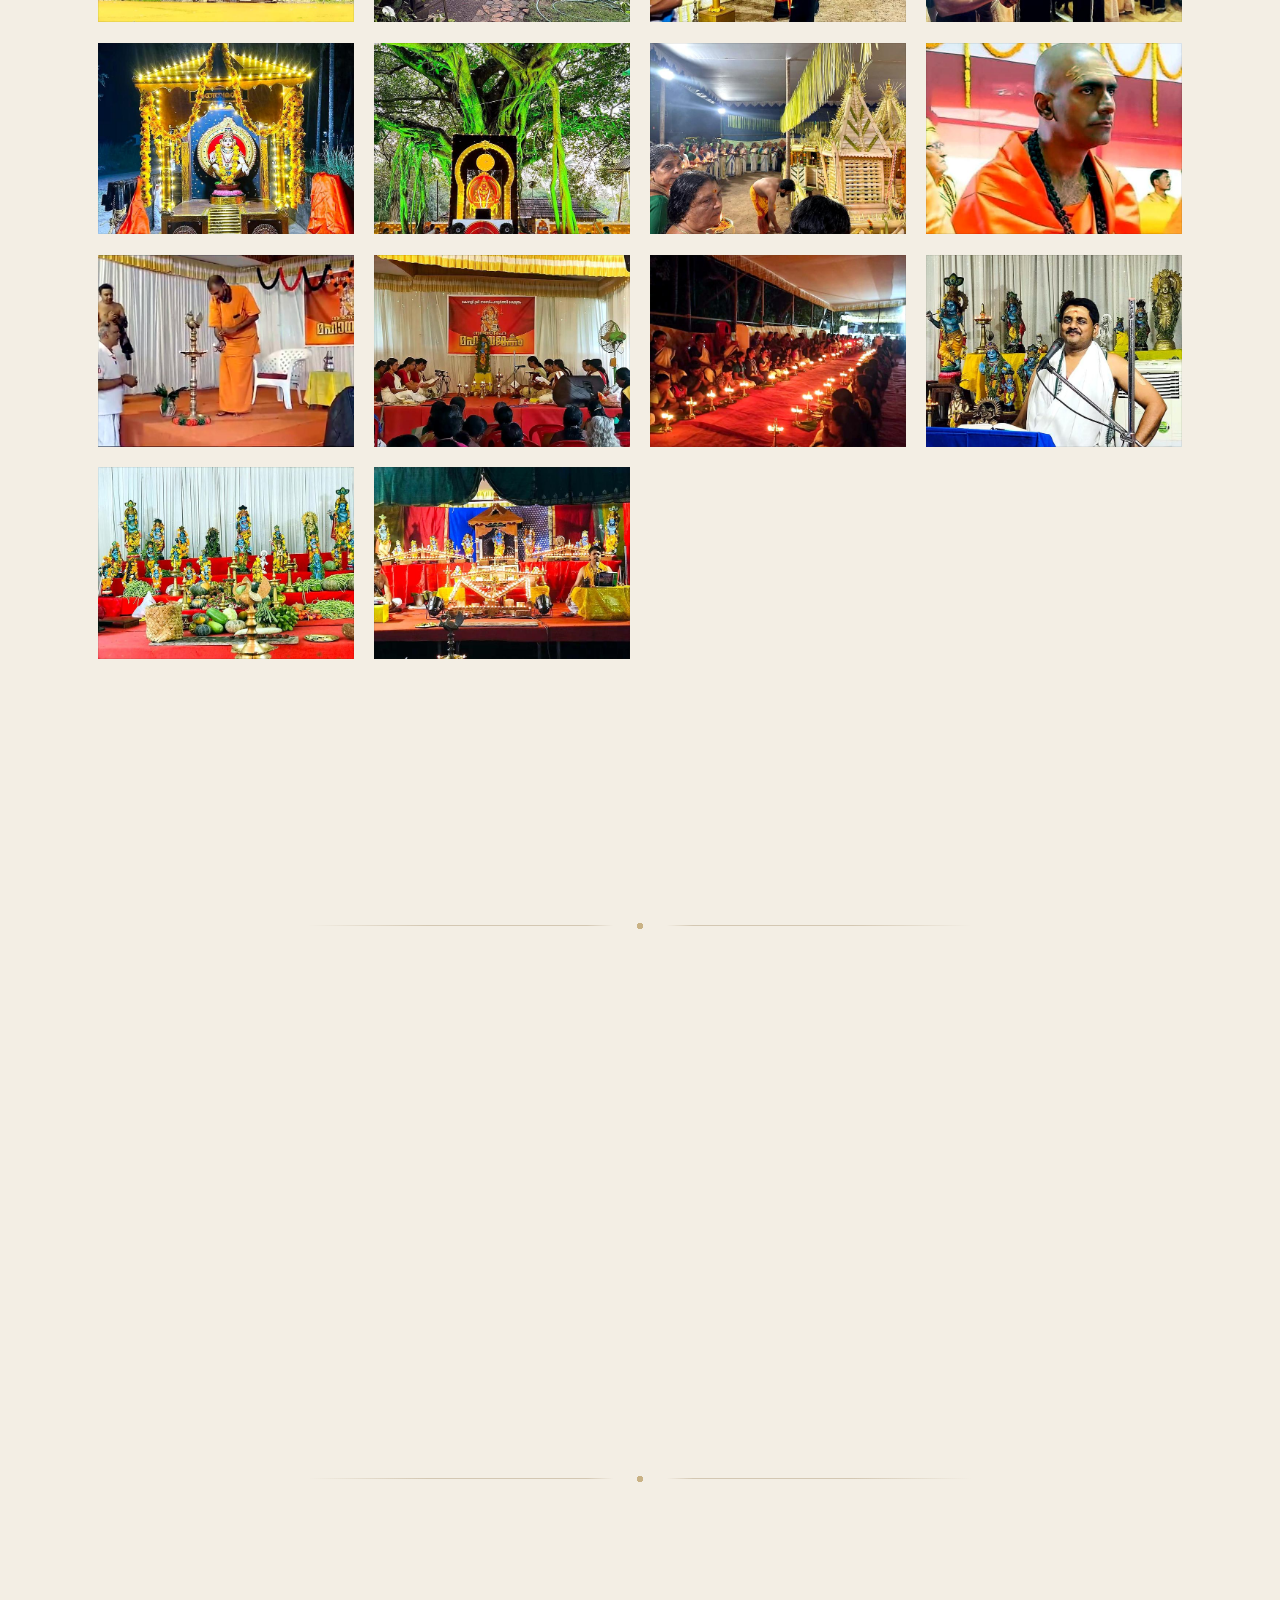
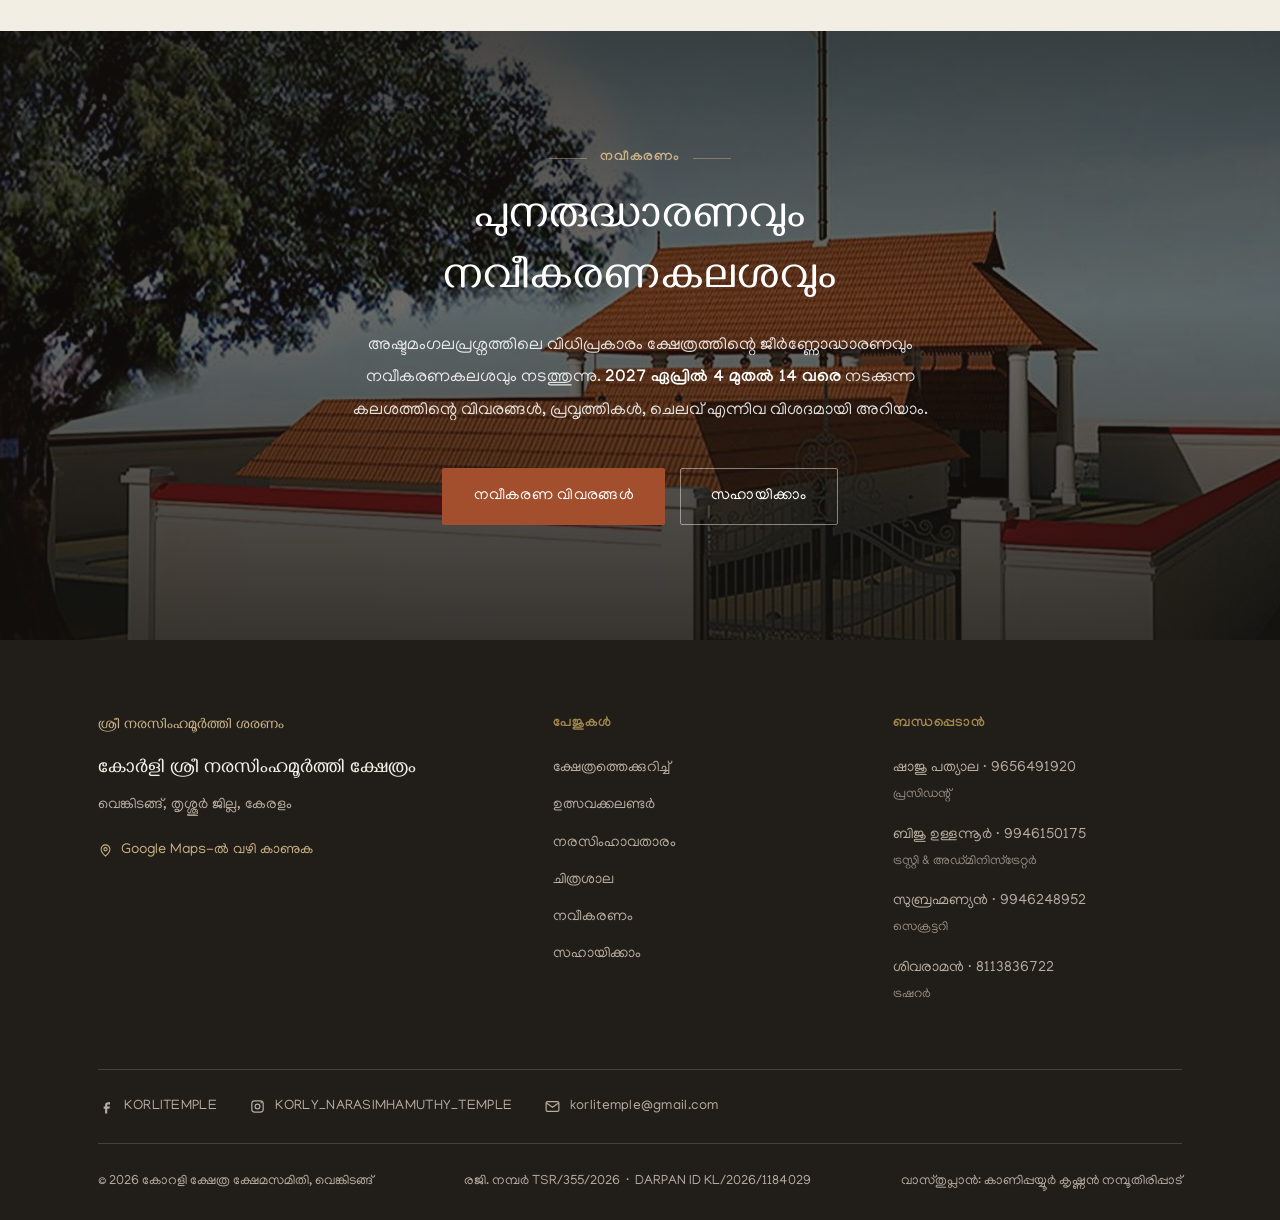
==== commit 015ce243: "Rename the header call-to-action to സംഭാവന / Donation The header button now reads സംഭാവന rather than" ====
--- a/Code/index.html
+++ b/Code/index.html
@@ -77,7 +77,7 @@
       </div>
 
       <a class="btn btn--sm nav__cta" href="renovation.html#sahayikkam">
-        <span lang="ml">സഹായിക്കാം</span><span lang="en">Contribute</span>
+        <span lang="ml">സംഭാവന</span><span lang="en">Donation</span>
       </a>
     </nav>
 
